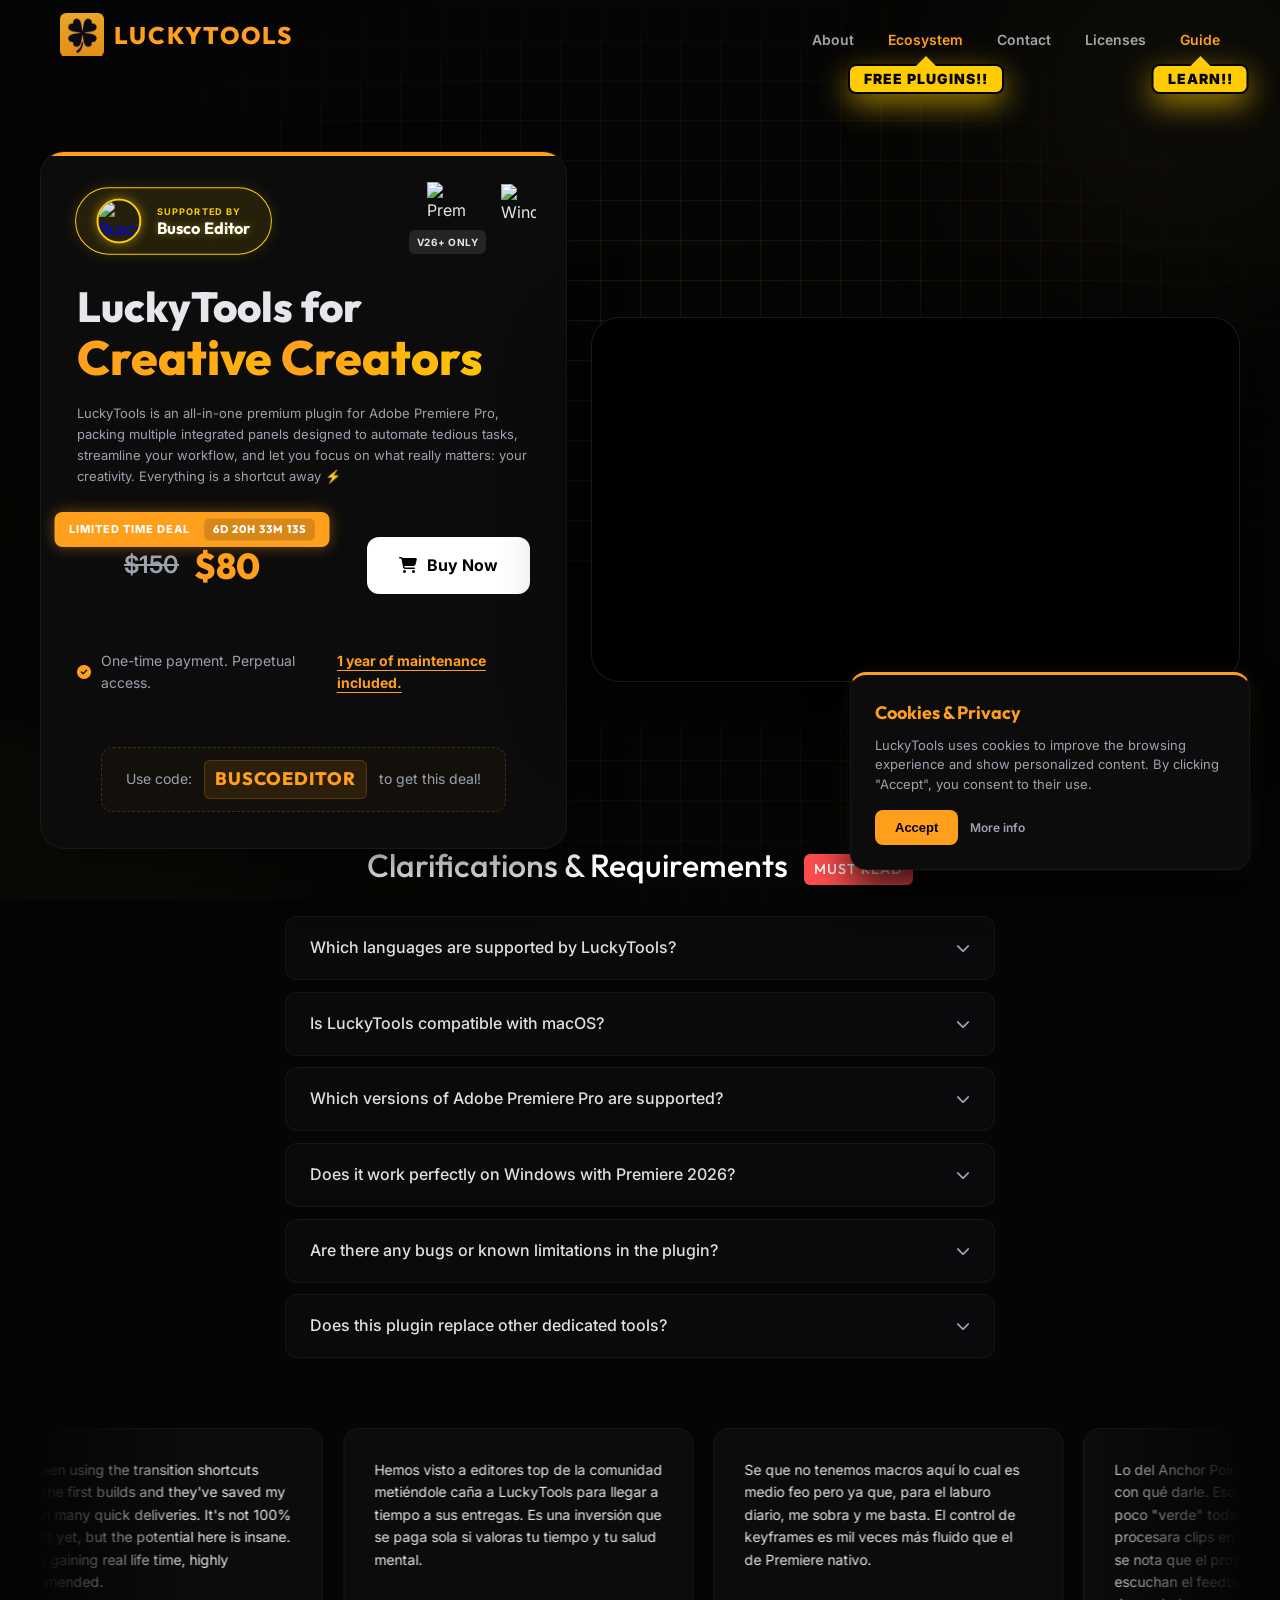
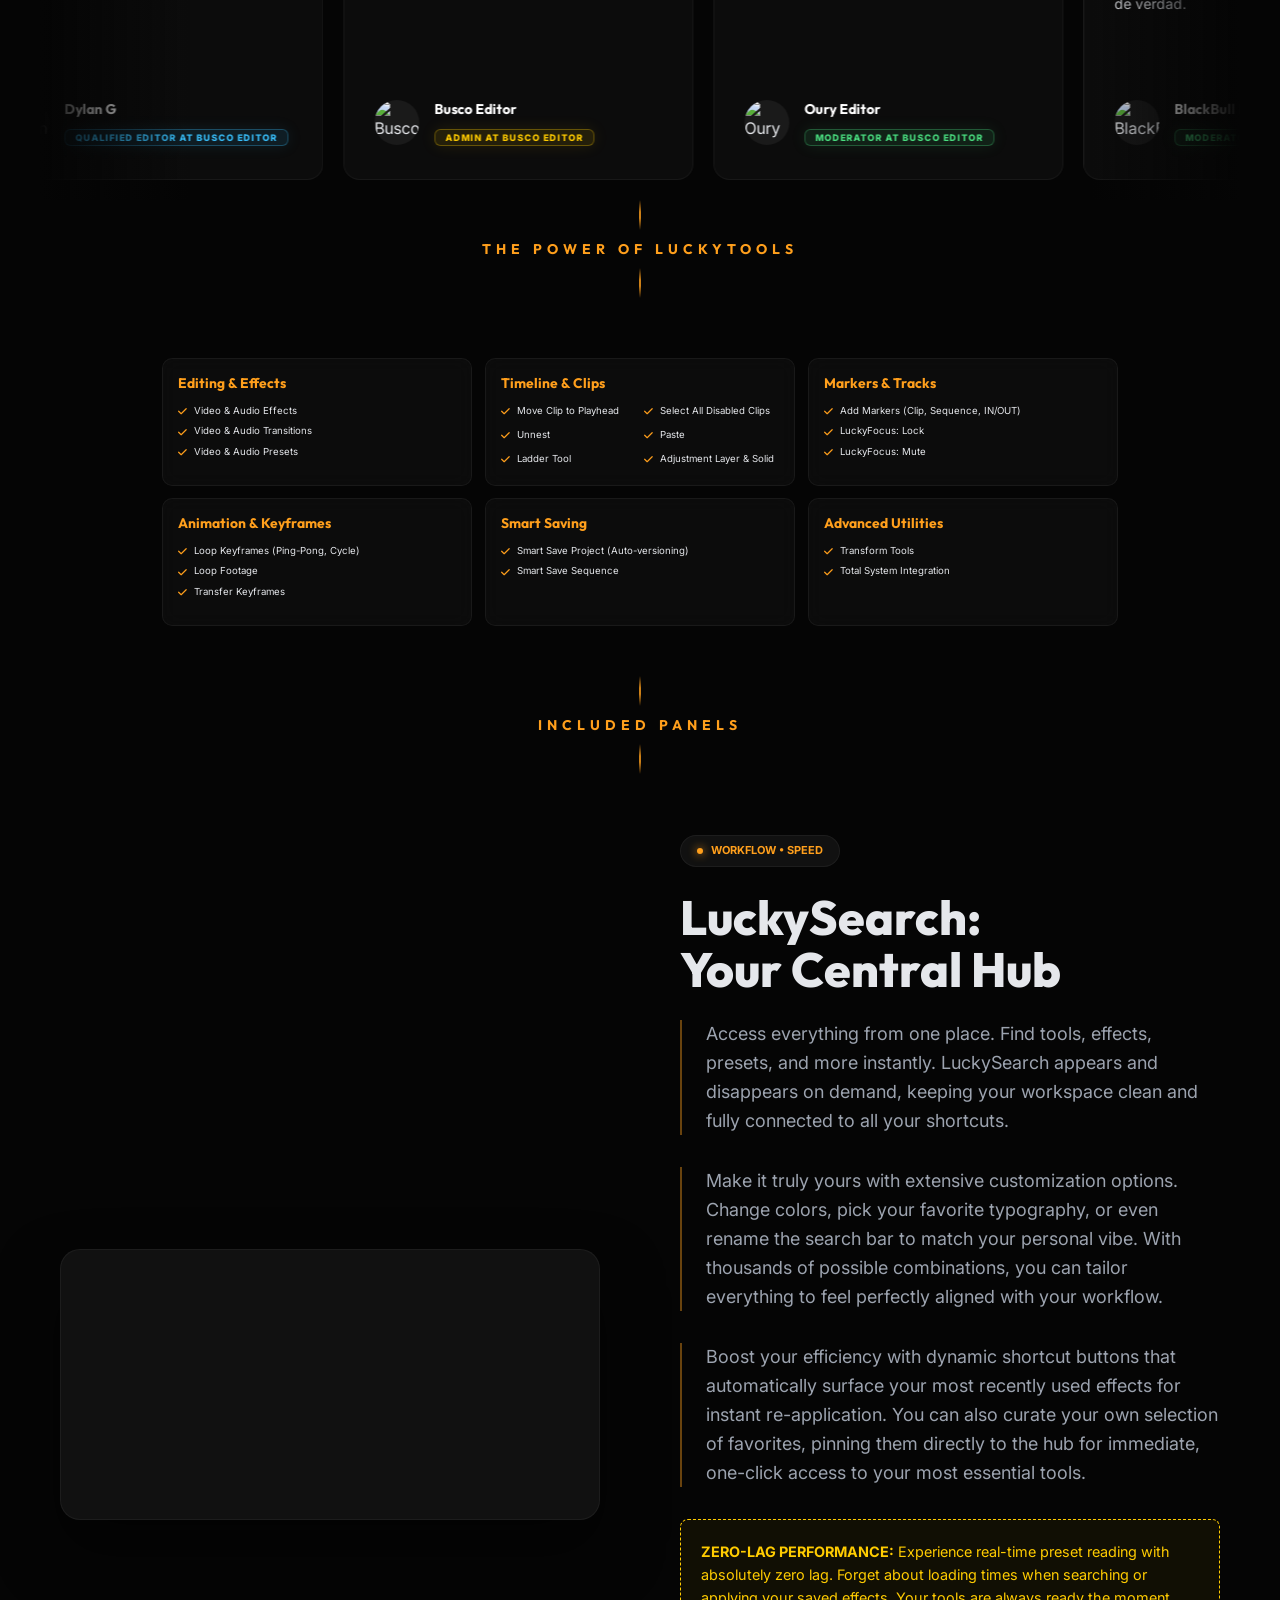
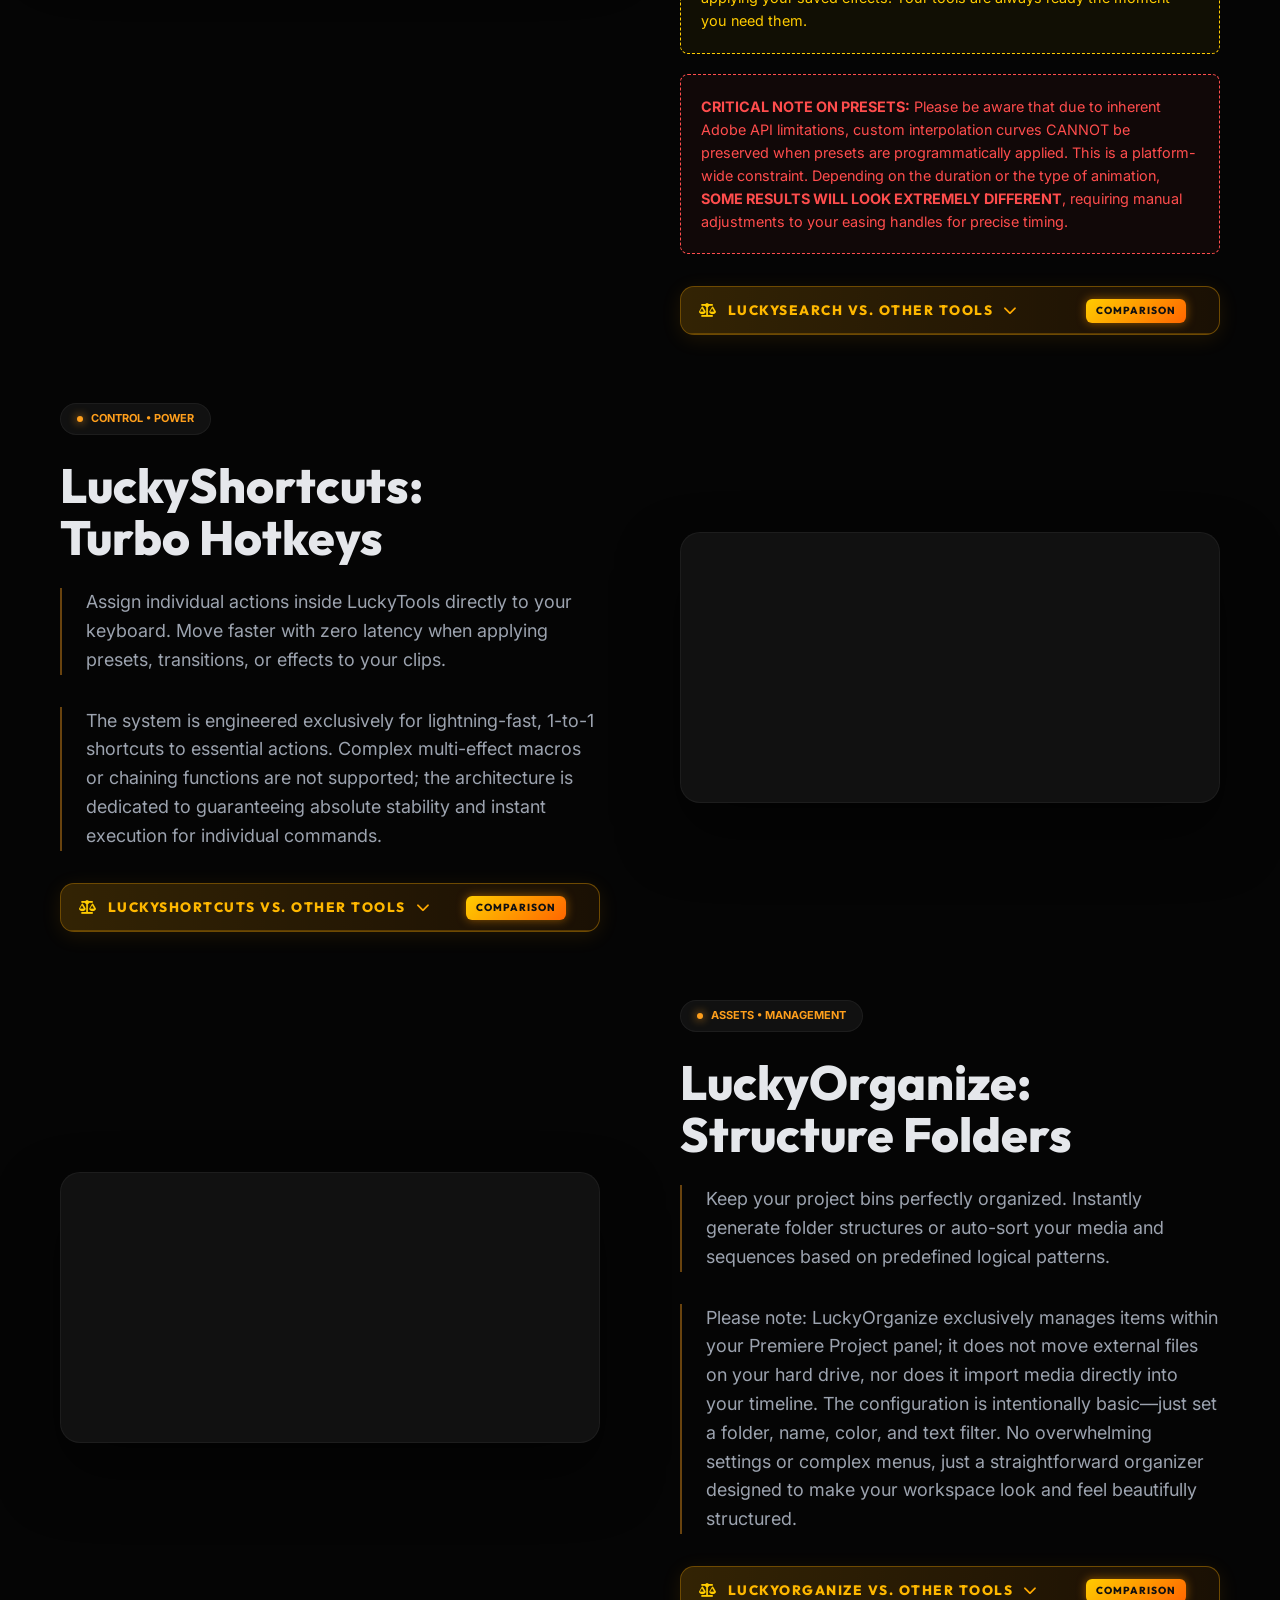
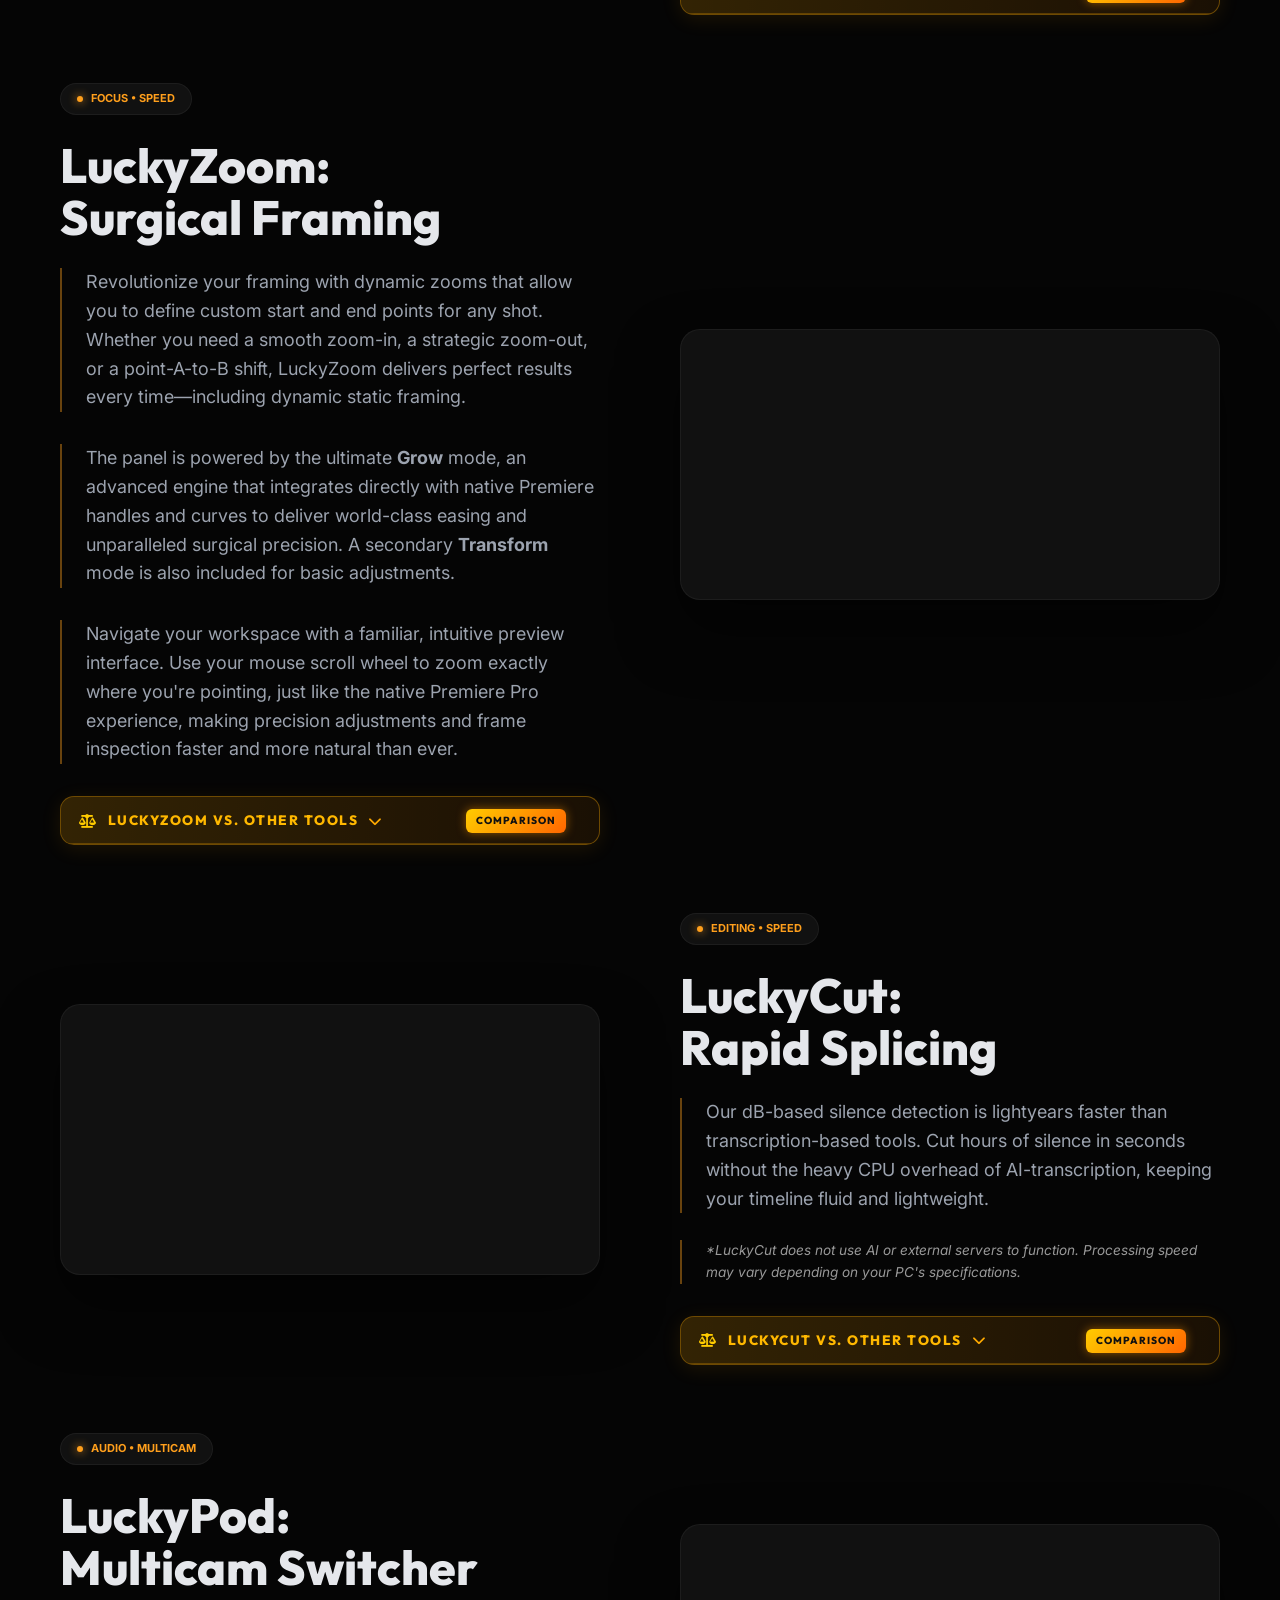
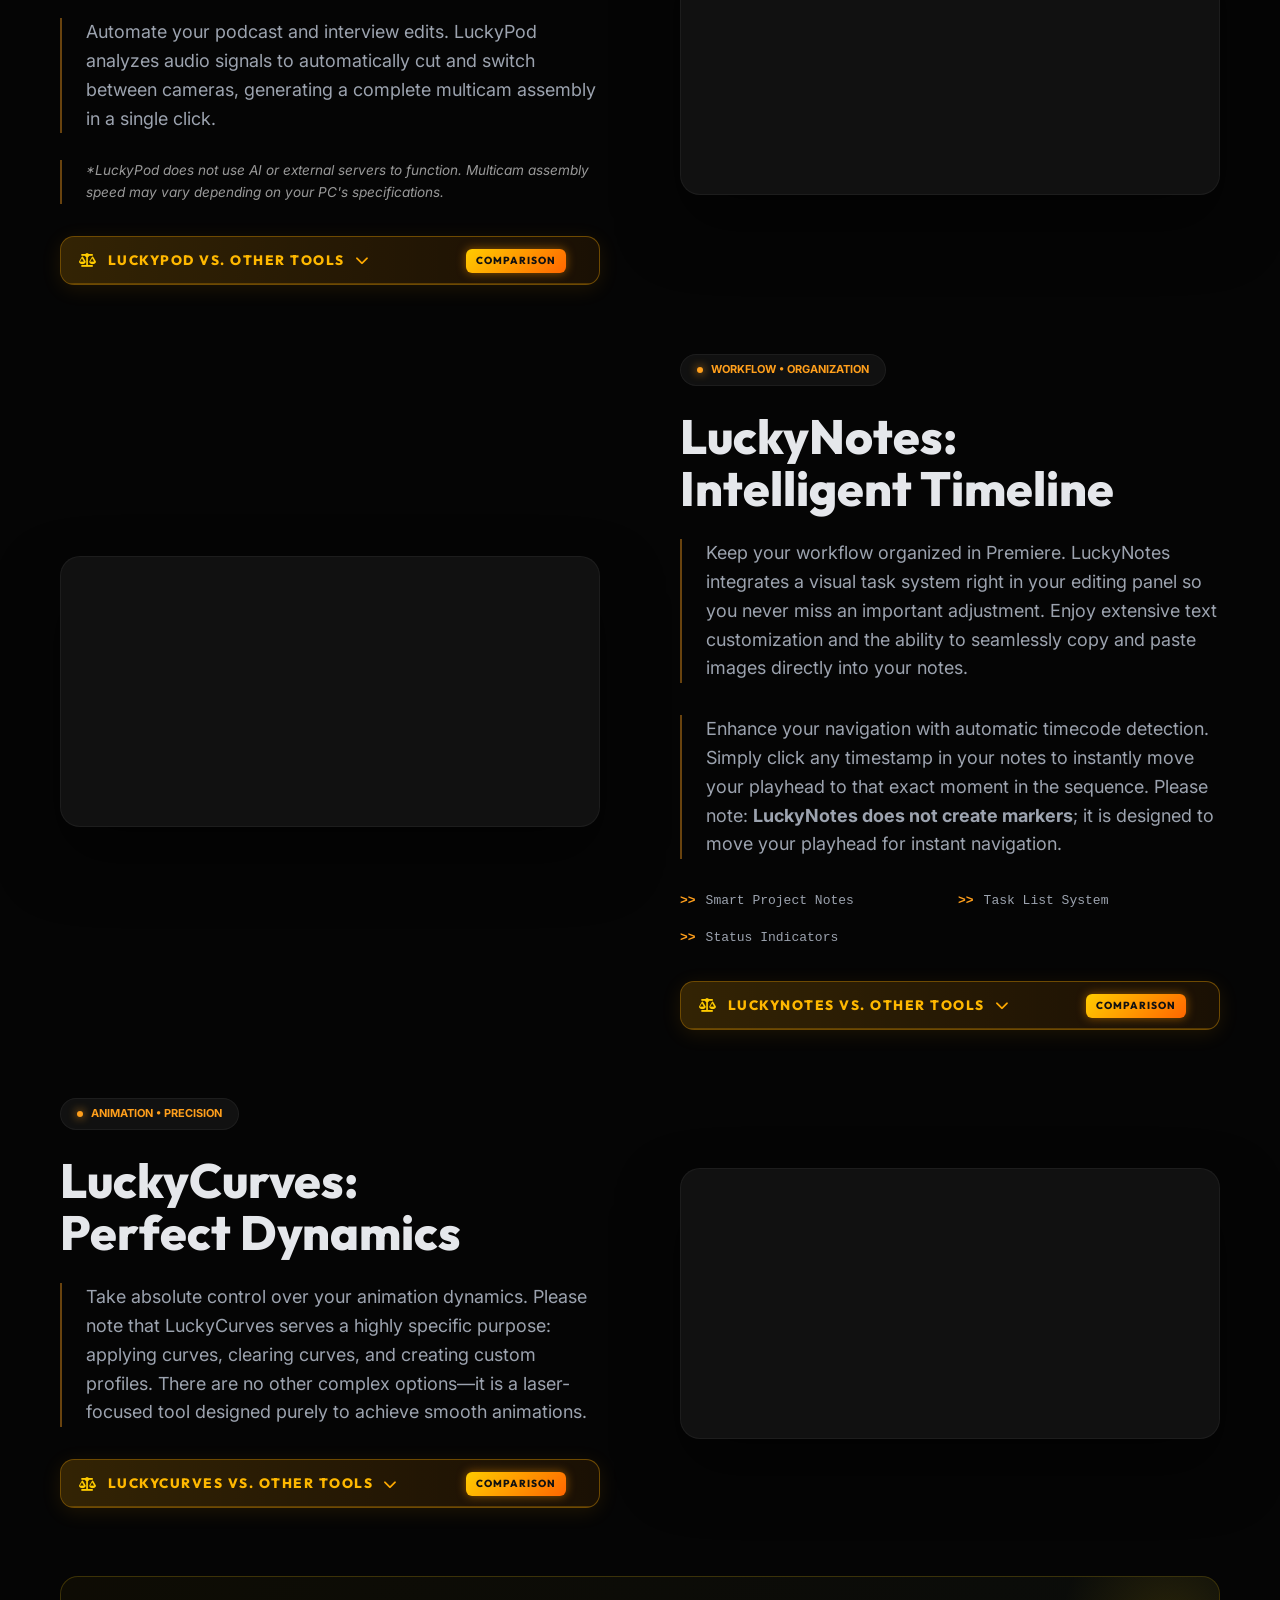
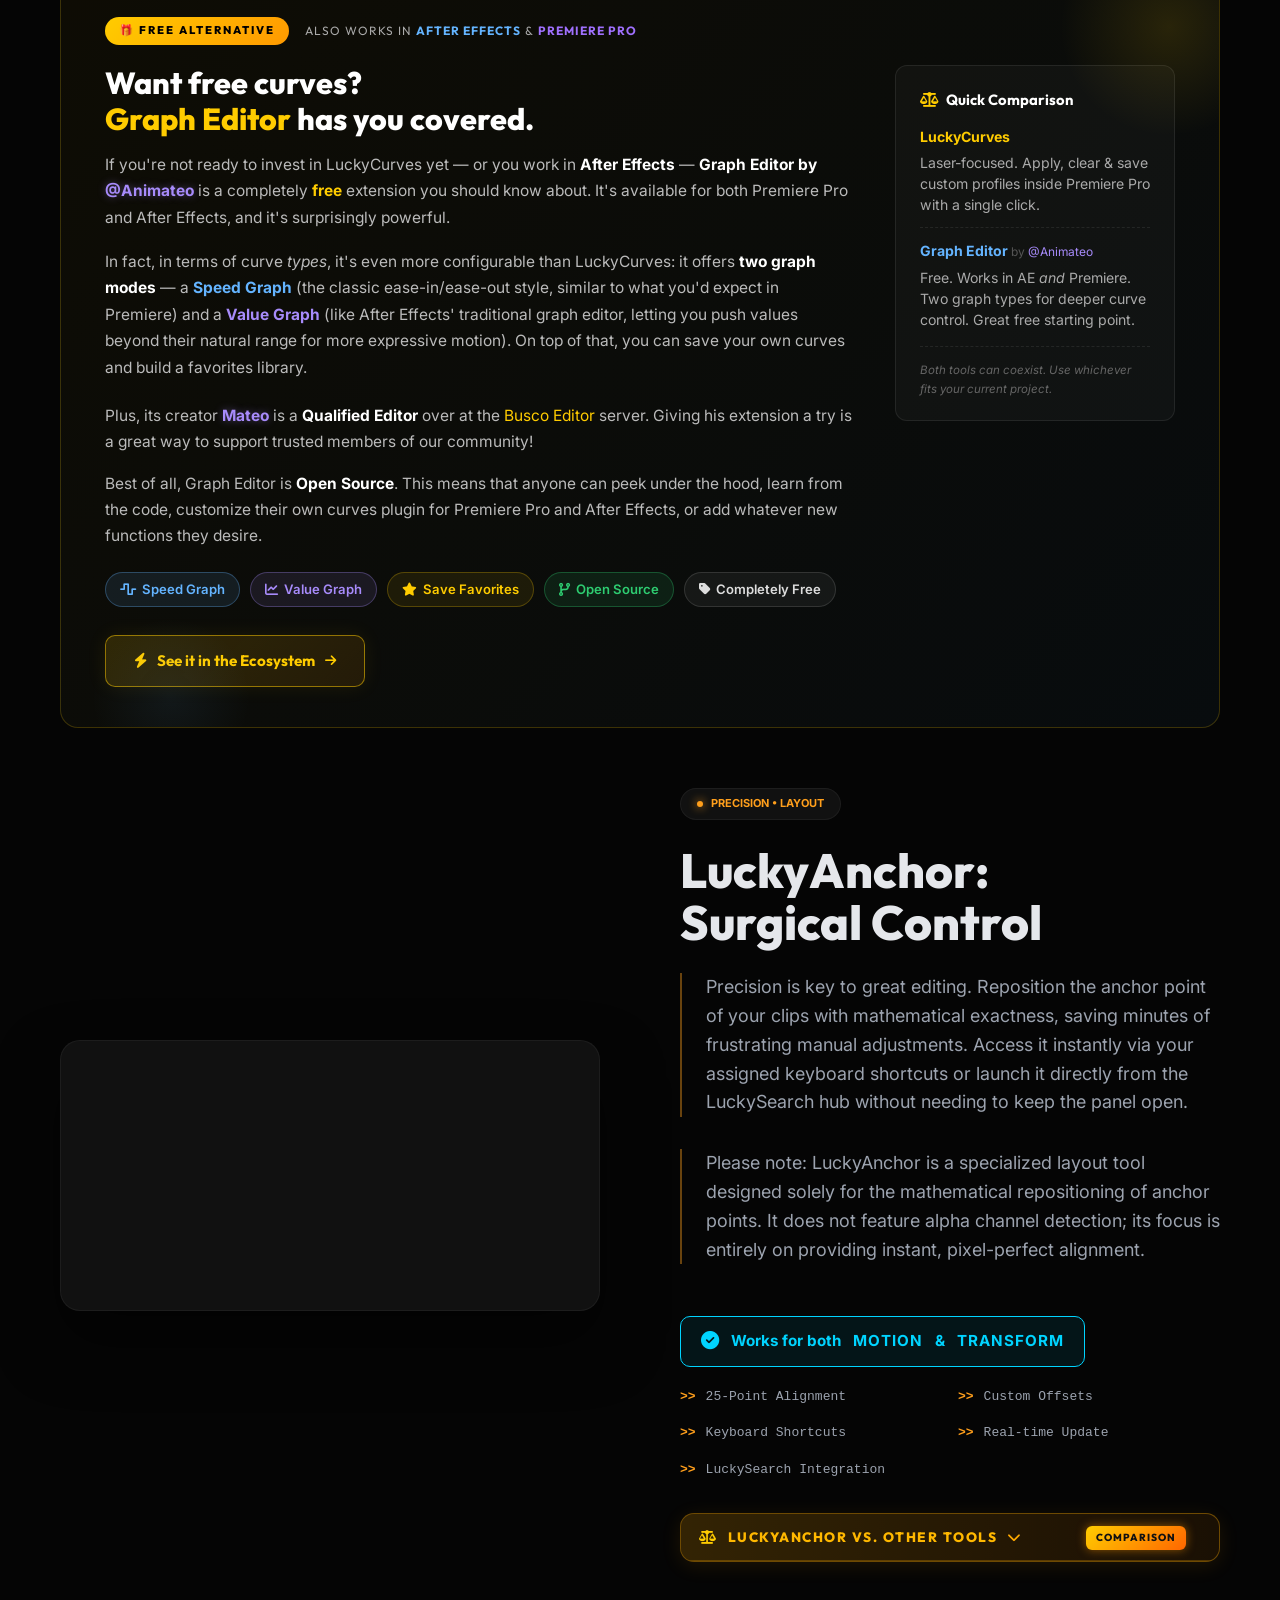
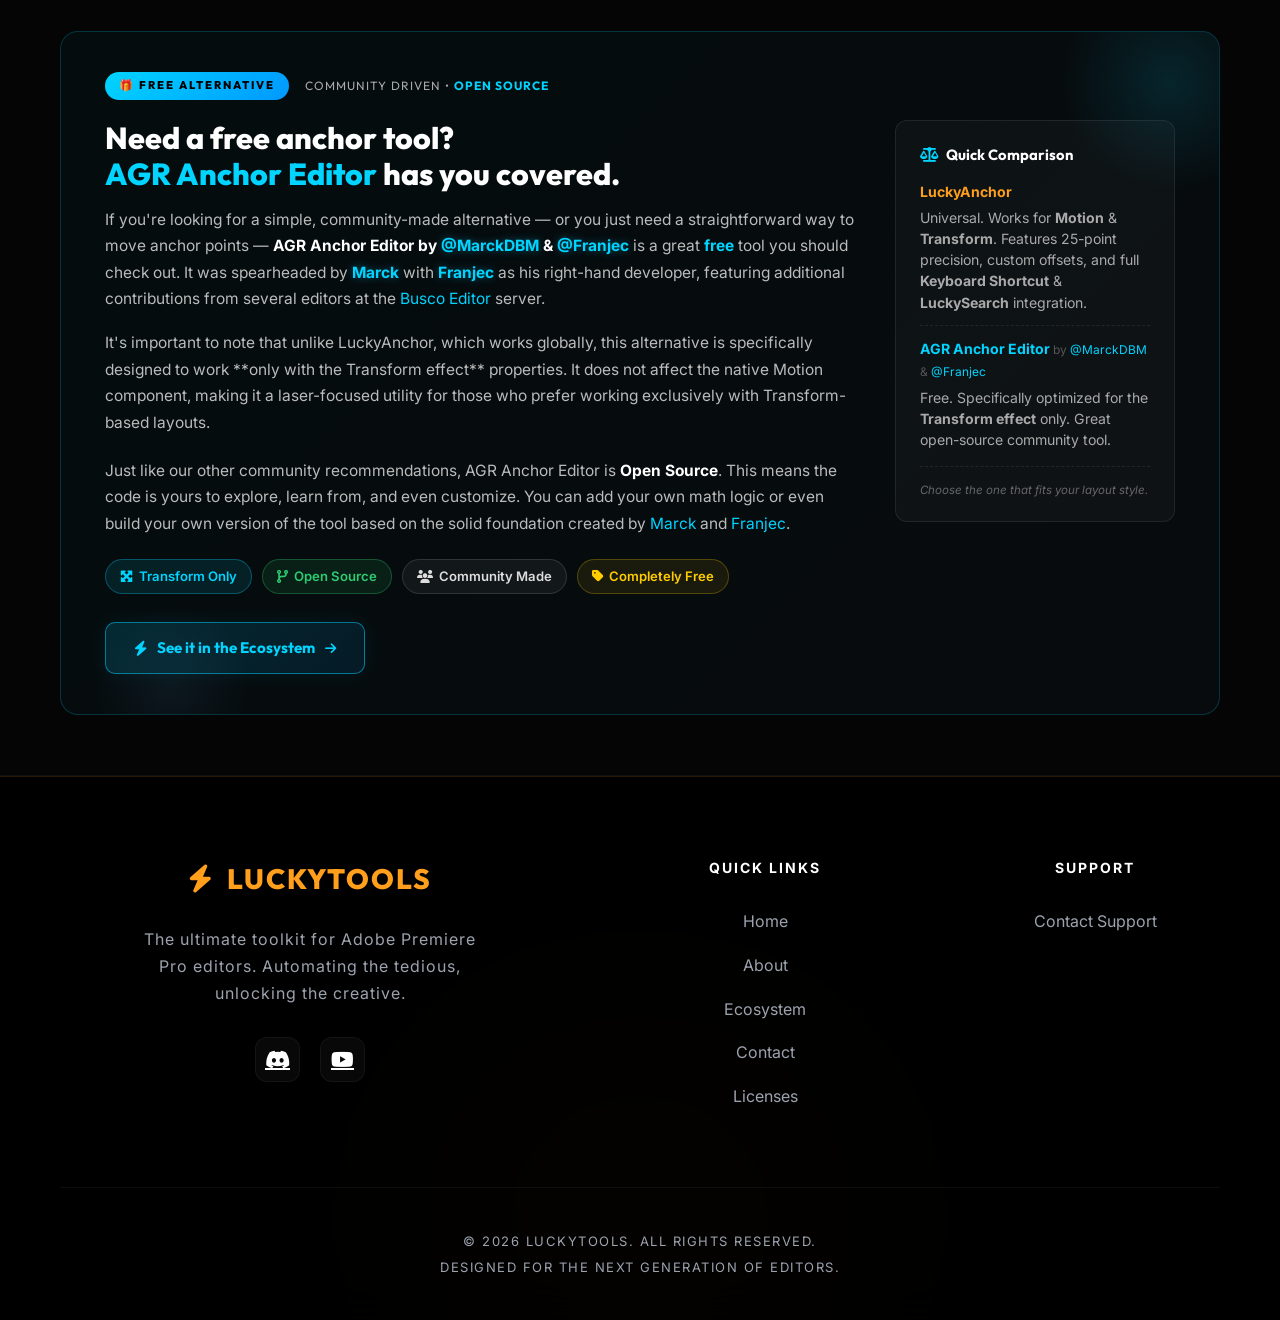
==== index.html @ c9c64bb8 "Add files via upload" ====
<!DOCTYPE html>
<html lang="en">

<head>
    <meta charset="UTF-8">
    <meta name="viewport" content="width=device-width, initial-scale=1.0">
    <title>LuckyTools | Premium Premiere Pro Plugins</title>
    <link rel="icon" type="image/png" href="favicon.png?v=2">
    <link rel="shortcut icon" type="image/png" href="favicon.png?v=2">
    <link rel="stylesheet" href="style.css?v=2">
    <link rel="stylesheet" href="https://cdnjs.cloudflare.com/ajax/libs/font-awesome/6.4.0/css/all.min.css">
    <style>
        /* Force override max-height to ignore cached style.css */
        .faq-item.open .faq-answer {
            max-height: 1200px !important;
        }
        
        @keyframes warningBounce {
            0%, 20%, 50%, 80%, 100% {transform: translateY(0);}
            40% {transform: translateY(-5px);}
            60% {transform: translateY(-3px);}
        }
        .technical-warning {
            border: 1px dashed #ff4d4d;
            background: rgba(255, 77, 77, 0.05);
            color: #ff4d4d;
            padding: 20px;
            border-radius: 8px;
            margin-top: 20px;
            animation: warningBounce 3s infinite;
            font-size: 0.9em;
        }
        .technical-warning strong {
            color: #ff4d4d;
            text-transform: uppercase;
        }
        
        .speed-highlight {
            border: 1px dashed #ffcc00;
            background: rgba(255, 204, 0, 0.05);
            color: #ffcc00;
            padding: 20px;
            border-radius: 8px;
            margin-top: 20px;
            animation: warningBounce 3s infinite;
            font-size: 0.9em;
        }
        .speed-highlight strong {
            color: #ffcc00;
            text-transform: uppercase;
        }

        @keyframes subtle-glow {
            0%, 100% { box-shadow: 0 0 15px rgba(0, 212, 255, 0.15); }
            50% { box-shadow: 0 0 25px rgba(0, 212, 255, 0.3); }
        }
        .property-highlight {
            border: 1px solid #00d4ff;
            background: rgba(0, 212, 255, 0.08);
            color: #00d4ff;
            padding: 12px 20px;
            border-radius: 10px;
            margin: 20px 0;
            display: inline-flex;
            align-items: center;
            gap: 12px;
            font-size: 0.95em;
            font-weight: 700;
            animation: subtle-glow 3s infinite ease-in-out;
        }
        .property-highlight i {
            font-size: 1.2em;
        }
        .property-highlight span {
            text-transform: uppercase;
            letter-spacing: 1px;
        }

        /* Purchase Requirements Modal CSS */
        .req-modal-overlay {
            position: fixed;
            top: 0;
            left: 0;
            width: 100%;
            height: 100%;
            background: rgba(0, 0, 0, 0.85);
            backdrop-filter: blur(5px);
            display: none; /* Hidden by default */
            align-items: center;
            justify-content: center;
            z-index: 10000;
            opacity: 0;
            transition: opacity 0.3s ease;
        }
        .req-modal-overlay.show {
            display: flex;
            opacity: 1;
        }
        .req-modal-content {
            background: #151515;
            border: 1px solid #333;
            border-radius: 12px;
            max-width: 600px;
            width: 90%;
            box-shadow: 0 10px 30px rgba(0,0,0,0.5);
            transform: translateY(20px);
            transition: transform 0.3s ease;
            overflow: hidden;
            font-family: 'Outfit', sans-serif;
        }
        .req-modal-overlay.show .req-modal-content {
            transform: translateY(0);
        }
        .req-modal-header {
            background: rgba(255, 77, 77, 0.1);
            border-bottom: 1px solid #333;
            padding: 20px;
            display: flex;
            align-items: center;
        }
        .req-modal-body {
            padding: 20px 30px;
        }
        .req-modal-list {
            list-style: none;
            padding: 0;
            margin: 0;
        }
        .req-modal-list li {
            position: relative;
            padding-left: 20px;
            margin-bottom: 12px;
            font-size: 0.95em;
            color: #ddd;
            line-height: 1.4;
        }
        .req-modal-list li:before {
            content: "•";
            color: #ff9900;
            font-size: 1.5em;
            position: absolute;
            left: 0;
            top: -5px;
        }
        .req-modal-list strong {
            color: #ff9900;
        }
        .req-modal-footer {
            padding: 20px;
            border-top: 1px solid #333;
            display: flex;
            justify-content: flex-end;
            gap: 15px;
        }
        .req-btn-cancel {
            background: transparent;
            color: #aaa;
            border: 1px solid #555;
            padding: 10px 20px;
            border-radius: 6px;
            cursor: pointer;
            font-weight: 600;
            transition: all 0.2s;
        }
        .req-btn-cancel:hover {
            background: rgba(255,255,255,0.1);
            color: white;
        }
        .req-btn-confirm {
            background: #ffcc00;
            color: #000;
            border: none;
            padding: 10px 24px;
            border-radius: 6px;
            cursor: pointer;
            font-weight: 700;
            text-decoration: none;
            display: inline-flex;
            align-items: center;
            transition: all 0.2s;
        }
        .req-btn-confirm:hover {
            background: #ffdb4d;
            transform: translateY(-2px);
            box-shadow: 0 5px 15px rgba(255, 204, 0, 0.4);
        }

        /* ===== COMPARISON TABLE STYLES ===== */
        .comparison-table-wrapper {
            margin: 32px 0 8px 0;
            border-radius: 14px;
            overflow: hidden;
            border: 1px solid rgba(255, 170, 0, 0.4);
            background: rgba(255, 170, 0, 0.04);
            box-shadow: 0 4px 20px rgba(255, 170, 0, 0.1);
        }
        .comparison-table-header {
            display: flex;
            align-items: center;
            gap: 10px;
            padding: 12px 18px 10px 18px;
            background: linear-gradient(90deg, rgba(255, 170, 0, 0.15) 0%, rgba(255, 100, 0, 0.05) 100%);
            border-bottom: 1px solid rgba(255, 170, 0, 0.25);
            font-family: 'Outfit', sans-serif;
            font-size: 0.85em;
            font-weight: 800;
            text-transform: uppercase;
            letter-spacing: 1.5px;
            color: #ffb800;
            cursor: pointer;
            user-select: none;
            transition: all 0.3s;
        }
        .comparison-table-header::after {
            content: "COMPARISON";
            margin-left: auto;
            margin-right: 15px;
            background: linear-gradient(135deg, #ffcc00, #ff6600);
            color: #111;
            padding: 4px 10px;
            border-radius: 6px;
            font-size: 0.75em;
            font-weight: 800;
            letter-spacing: 1px;
            box-shadow: 0 0 10px rgba(255, 150, 0, 0.5);
        }
        .comparison-table-header:hover {
            background: linear-gradient(90deg, rgba(255, 170, 0, 0.25) 0%, rgba(255, 100, 0, 0.1) 100%);
        }
        .comparison-table-header i.toggle-icon {
            margin-left: 0; /* Changed from auto since ::after now takes up the auto space */
            transition: transform 0.3s ease;
            color: #ffaa00;
        }
        .comparison-table-wrapper.open .comparison-table-header i.toggle-icon {
            transform: rotate(180deg);
        }
        .comparison-table-body {
            max-height: 0;
            overflow: hidden;
            transition: max-height 0.45s ease;
        }
        .comparison-table-wrapper.open .comparison-table-body {
            max-height: 9999px;
            transition: max-height 0.6s ease;
        }
        .comp-table {
            width: 100%;
            border-collapse: collapse;
            font-family: 'Outfit', sans-serif;
            font-size: 0.85em;
        }
        .comp-table thead tr {
            background: rgba(255, 255, 255, 0.03);
            border-bottom: 1px solid rgba(255, 255, 255, 0.07);
        }
        .comp-table thead th {
            padding: 11px 16px;
            text-align: left;
            font-weight: 700;
            font-size: 0.82em;
            text-transform: uppercase;
            letter-spacing: 0.8px;
            color: #888;
        }
        .comp-table thead th:first-child {
            color: #ccc;
            width: 40%;
        }
        .comp-table thead th.col-lucky {
            color: #ffcc00;
        }
        .comp-table thead th.col-other {
            color: #64b4ff;
        }
        .comp-table tbody tr {
            border-bottom: 1px solid rgba(255, 255, 255, 0.04);
            transition: background 0.15s;
        }
        .comp-table tbody tr:last-child {
            border-bottom: none;
        }
        .comp-table tbody tr:hover {
            background: rgba(255, 255, 255, 0.025);
        }
        .comp-table tbody td {
            padding: 10px 16px;
            color: #bbb;
            vertical-align: middle;
        }
        .comp-table tbody td:first-child {
            color: #ddd;
            font-weight: 500;
        }
        .comp-table tbody td.ct-yes {
            color: #2ecc71;
            font-weight: 700;
        }
        .comp-table tbody td.ct-no {
            color: #e74c3c;
            font-weight: 700;
        }
        .comp-table tbody td.ct-partial {
            color: #f39c12;
            font-weight: 700;
        }
        .comp-table tbody td.ct-yes::before { content: "✓ "; }
        .comp-table tbody td.ct-no::before { content: "✕ "; }
        .comp-table tbody td.ct-partial::before { content: "◑ "; }
        .comp-table-note {
            padding: 10px 16px;
            font-size: 0.78em;
            color: #555;
            font-style: italic;
            border-top: 1px solid rgba(255,255,255,0.04);
            font-family: 'Outfit', sans-serif;
        }
    </style>
</head>

<body>
    <span id="translation-canary" style="position: absolute; width: 1px; height: 1px; overflow: hidden; clip: rect(0, 0, 0, 0); white-space: nowrap; border: 0;" translate="yes">Translate this sentence to see the magic.</span>
    <div class="video-bg-container">
        <iframe 
            data-yt-src="https://www.youtube.com/embed/zbo6jUGrwdk?autoplay=1&mute=1&loop=1&playlist=zbo6jUGrwdk&controls=0&showinfo=0&rel=0&modestbranding=1&disablekb=1&iv_load_policy=3&playsinline=1&vq=hd1080" 
            frameborder="0" 
            allow="autoplay; encrypted-media" 
            allowfullscreen>
        </iframe>
    </div>
    <div class="seam-hider"></div>

    <div class="bg-blobs">
        <div class="blob blob-1"></div>
        <div class="blob blob-2"></div>
    </div>

    <header class="container">
        <div class="logo">
            <a href="index.html" style="text-decoration: none; color: inherit; display: inline-flex; align-items: center; gap: 10px;">
                <img src="logo-demo.png" alt="Logo" class="header-logo">
                LuckyTools
            </a>
        </div>
        <nav>
            <a href="about.html">About</a>
            <div class="nav-eco-link" style="margin-left: 30px;">
                <a href="ecosystem.html" style="margin-left: 0; opacity: 1; color: var(--accent-color);">Ecosystem</a>
                <span class="free-badge">FREE PLUGINS!!</span>
            </div>
            <a href="contact.html">Contact</a>
            <a href="licenses.html">Licenses</a>
            <div class="nav-eco-link" style="margin-left: 30px;">
                <a href="guide.html" style="margin-left: 0; opacity: 1; color: var(--accent-color);">Guide</a>
                <span class="free-badge">LEARN!!</span>
            </div>
        </nav>
        <button class="hamburger-btn" id="hamburgerBtn" aria-label="Toggle navigation menu">
            <span></span>
            <span></span>
            <span></span>
        </button>
    </header>

    <div class="mobile-nav-overlay" id="mobileNavOverlay">
        <a href="index.html">Home</a>
        <div class="nav-overlay-divider"></div>
        <a href="about.html">About</a>
        <div class="nav-overlay-divider"></div>
        <div class="nav-eco-link" style="margin-left: 0; margin-bottom: 20px;">
            <a href="ecosystem.html" style="margin-left: 0; opacity: 1; color: var(--accent-color); font-size: 24px;">Ecosystem</a>
            <span class="free-badge" style="top: 40px;">FREE PLUGINS!!</span>
        </div>
        <div class="nav-overlay-divider"></div>
        <a href="contact.html">Contact</a>
        <div class="nav-overlay-divider"></div>
        <a href="licenses.html">Licenses</a>
        <div class="nav-overlay-divider"></div>
        <div class="nav-eco-link" style="margin-left: 0; margin-bottom: 20px;">
            <a href="guide.html" style="margin-left: 0; opacity: 1; color: var(--accent-color); font-size: 24px;">Guide</a>
            <span class="free-badge" style="top: 40px;">LEARN!!</span>
        </div>
    </div>

    <main>
        <!-- HERO SECTION -->
        <section class="hero container">
            <div class="hero-content-wrapper">
                <div class="hero-card-column">
                    <div class="hero-card load-pop">
                        <div class="hero-badges">
                            <div class="badge-item">
                                <img src="premiere.png" alt="Premiere Pro" class="app-icon">
                                <span>v26+ Only</span>
                            </div>
                            <div class="badge-item">
                                <img src="windows.png" alt="Windows" class="sys-icon">
                            </div>
                        </div>

                        <a href="https://x.com/BuscoEditor" target="_blank" class="support-badge" style="text-decoration: none; background: rgba(255, 204, 0, 0.1); border: 1px solid #ffcc00; box-shadow: 0 0 15px rgba(255, 204, 0, 0.15); transform: scale(1.02);">
                            <img src="busco.jpg" alt="Busco Editor" class="support-avatar" style="border: 2px solid #ffcc00; box-shadow: 0 0 10px rgba(255, 204, 0, 0.5);">
                            <div class="support-text">
                                <span class="support-label" style="color: #ffcc00; font-weight: 700; letter-spacing: 1px;">SUPPORTED BY</span>
                                <span class="support-name" translate="no" style="color: white; font-weight: bold; text-shadow: 0 0 8px rgba(255, 204, 0, 0.4);">Busco Editor</span>
                            </div>
                        </a>
                        <h1 translate="no">LuckyTools for <br> <span>Creative <span id="rotatingWord" class="word-rotate">Editors</span></span></h1>
                        <p>LuckyTools is an all-in-one premium plugin for Adobe Premiere Pro, packing multiple integrated panels designed to automate tedious tasks, streamline your workflow, and let you focus on what really matters: your creativity. Everything is a shortcut away ⚡</p>
                        <div class="hero-actions">
                            <div class="main-actions">
                                <div class="price-box">
                                    <div class="coming-soon bounce-anim" translate="no">Limited Time Deal <span id="dealTimer">7d 00h 00m</span></div>
                                    <span class="price-strikethrough">$150</span>
                                    <span class="price-current">$80</span>
                                </div>
                                <a href="#" id="buyNowBtn" class="btn-download">
                                    <i class="fas fa-shopping-cart"></i> Buy Now
                                </a>
                            </div>
                            <div class="license-info-simple">
                                <i class="fas fa-check-circle"></i> One-time payment. Perpetual access. <a href="licenses.html" class="more-info-link">1 year of maintenance included.</a>
                            </div>
                            <div class="discount-code" id="discountBox" title="Click to copy code" translate="no">
                                Use code: <span class="code-highlight" id="promoCode">BUSCOEDITOR</span> to get this deal!
                            </div>
                        </div>
                    </div>
                </div>

                <div class="hero-video-column load-pop-delay">
                    <div class="video-stack">
                        <div id="videoCardOne" class="premium-video-wrapper video-layer" style="display: none;" onclick="this.classList.contains('background') && swapVideos()">
                            <iframe 
                                id="promoVideo1"
                                data-yt-src="https://www.youtube.com/embed/kZjAILgHbWE?controls=1&mute=0&autoplay=0&rel=0&modestbranding=1&vq=hd1080&enablejsapi=1" 
                                title="LuckyTools PROMO ONE"
                                frameborder="0" 
                                allow="accelerometer; autoplay; clipboard-write; encrypted-media; gyroscope; picture-in-picture" 
                                allowfullscreen>
                            </iframe>

                        </div>
                        <div id="videoCardTwo" class="premium-video-wrapper video-layer" onclick="this.classList.contains('background') && swapVideos()">
                            <iframe 
                                id="promoVideo2"
                                loading="lazy"
                                data-yt-src="https://www.youtube.com/embed/kZjAILgHbWE?controls=1&mute=0&autoplay=0&rel=0&modestbranding=1&vq=hd1080&enablejsapi=1" 
                                title="LuckyTools PROMO TWO"
                                frameborder="0" 
                                allow="accelerometer; autoplay; clipboard-write; encrypted-media; gyroscope; picture-in-picture" 
                                allowfullscreen>
                            </iframe>
                        </div>
                        
                        <!-- Global Swap Button (Outside wrappers to maintain total opacity) -->
                        <div class="global-swap-btn" style="display: none;" onclick="swapVideos()">
                            <div class="swap-popup-cool">Watch Full Features</div>
                            <i class="fas fa-chevron-right"></i>
                        </div>

                    </div>
                </div>
            </div>
        </section>
        
        <!-- COMPATIBILITY FAQ SECTION -->
        <section class="faq-section container">
            <h2 class="reveal reveal-up" style="text-align: center; margin-bottom: 25px; font-family: 'Outfit', sans-serif;">
                Clarifications & Requirements 
                <span style="background: #ff4d4d; color: white; padding: 4px 10px; border-radius: 6px; font-size: 0.45em; vertical-align: middle; text-transform: uppercase; animation: warningBounce 3s infinite; display: inline-block; margin-left: 10px; letter-spacing: 1px;">Must Read</span>
            </h2>
            <div class="faq-accordion">
                <div class="faq-item reveal reveal-left delay-1" onclick="this.classList.toggle('open')">
                    <div class="faq-question">
                        Which languages are supported by LuckyTools?
                        <i class="fas fa-chevron-down"></i>
                    </div>
                    <div class="faq-answer">
                        <p>LuckyTools is **exclusively compatible with Adobe Premiere Pro in English or Spanish**. We have prioritized these two languages because they are the most widely used among editors. Supporting additional languages is an extremely heavy task, so we haven't implemented it yet. To ensure the plugin functions correctly, please make sure your Premiere Pro installation is set to either English or Spanish.</p>
                    </div>
                </div>

                <div class="faq-item reveal reveal-right delay-2" onclick="this.classList.toggle('open')">
                    <div class="faq-question">
                        Is LuckyTools compatible with macOS?
                        <i class="fas fa-chevron-down"></i>
                    </div>
                    <div class="faq-answer">
                        <p>Currently, LuckyTools is <strong>exclusively available for Windows</strong>. I do not support macOS at this time. If you are a Mac user, <strong>I kindly ask that you refrain from purchasing the plugin</strong>, as it will not function on your system. I hope to explore Mac support in the future, but for now, this is a Windows-only toolkit.</p>
                    </div>
                </div>
                
                <div class="faq-item reveal reveal-left delay-3" onclick="this.classList.toggle('open')">
                    <div class="faq-question">
                        Which versions of Adobe Premiere Pro are supported?
                        <i class="fas fa-chevron-down"></i>
                    </div>
                    <div class="faq-answer">
                        <p>I guarantee 100% stable performance only for <strong>Adobe Premiere Pro 2026 (v26.0) or higher</strong>. While the tools may load on versions below v26, they are prone to significant bugs and instability. Please be advised that <strong>I do not offer refunds</strong> for issues resulting from use on unsupported legacy versions. I strongly recommend updating your software before purchase.</p>
                    </div>
                </div>

                <div class="faq-item reveal reveal-right delay-4" onclick="this.classList.toggle('open')">
                    <div class="faq-question">
                        Does it work perfectly on Windows with Premiere 2026?
                        <i class="fas fa-chevron-down"></i>
                    </div>
                    <div class="faq-answer">
                        <p>Yes! LuckyTools is natively built and optimized for Windows environments. When paired with Premiere Pro 2026, you will experience high feature compatibility, good stability, and a smooth editing workflow.</p>
                    </div>
                </div>

                <div class="faq-item reveal reveal-left delay-5" onclick="this.classList.toggle('open')">
                    <div class="faq-question">
                        Are there any bugs or known limitations in the plugin?
                        <i class="fas fa-chevron-down"></i>
                    </div>
                    <div class="faq-answer">
                        <p>Transparency is key: LuckyTools was built from the ground up with AI assistance. While it is an optimized and stable tool, it’s important to understand that it may not be as polished as software developed by large teams over many years. Because it was created with the help of AI, you might run into some quirks or minor bugs that wouldn’t be there in massive corporate tools.</p>
                        <p>This is an evolving project. Please keep this in mind before purchasing; your support directly funds the ongoing updates and fixes that make these tools better for every editor in the community!</p>
                    </div>
                </div>

                <div class="faq-item reveal reveal-right delay-6" onclick="this.classList.toggle('open')">
                    <div class="faq-question">
                        Does this plugin replace other dedicated tools?
                        <i class="fas fa-chevron-down"></i>
                    </div>
                    <div class="faq-answer">
                        <p>It does not intend to. The focus with LuckyTools is to group everyday functions to speed up workflows quickly and easily. Because of this, the tools are straightforward in terms of configuration and depth—the goal is to maintain ease of use without overwhelming settings or complex menus.</p>
                        <p>LuckyTools values the hard work and dedication of the developers behind established tools and does not seek to replace them. Their dedicated plugins are optimized and comprehensive. LuckyTools is a tool developed for editors, by editors, aiming to make the job just a little bit easier. If highly advanced features are required, those specialized alternatives remain the best option.</p>
                        <p><strong>Ultimately, the true vision behind LuckyTools is to act as a unified ecosystem</strong>, where all its panels and tools communicate seamlessly with each other to multiply your efficiency across the entire editing process.</p>
                    </div>
                </div>
            </div>
        </section>

        <!-- REVIEWS SECTION -->
        <section class="reviews-section container">

            <div class="reviews-marquee">
                <div class="reviews-track">
                    
                    <!-- Original 4 Reviews -->
                    <!-- Review 1 -->
                    <div class="review-card">
                        <p class="review-text">I've been using the transition shortcuts since the first builds and they've saved my skin on many quick deliveries. It's not 100% perfect yet, but the potential here is insane. You're gaining real life time, highly recommended.</p>
                        <div class="reviewer-info">
                            <a href="https://x.com/gezfilms" target="_blank" class="reviewer-profile-link">
                                <img src="dylan.jpg" alt="Dylan G" class="avatar">
                            </a>
                            <div class="reviewer-details">
                                <a href="https://x.com/gezfilms" target="_blank">
                                    <span class="reviewer-name">Dylan G</span>
                                </a>
                                <a href="https://discord.gg/hEa7TpDhGP" target="_blank">
                                    <span class="reviewer-role role-qualified">Qualified Editor at Busco Editor</span>
                                </a>
                            </div>
                        </div>
                    </div>

                    <!-- Review 2 -->
                    <div class="review-card">
                        <p class="review-text">Hemos visto a editores top de la comunidad metiéndole caña a LuckyTools para llegar a tiempo a sus entregas. Es una inversión que se paga sola si valoras tu tiempo y tu salud mental.</p>
                        <div class="reviewer-info">
                            <a href="https://x.com/BuscoEditor" target="_blank" class="reviewer-profile-link">
                                <img src="busco.jpg" alt="Busco Editor" class="avatar">
                            </a>
                            <div class="reviewer-details">
                                <a href="https://x.com/BuscoEditor" target="_blank">
                                    <span class="reviewer-name">Busco Editor</span>
                                </a>
                                <a href="https://discord.gg/hEa7TpDhGP" target="_blank">
                                    <span class="reviewer-role role-admin">Admin at Busco Editor</span>
                                </a>
                            </div>
                        </div>
                    </div>

                    <!-- Review 3 -->
                    <div class="review-card">
                        <p class="review-text">Se que no tenemos macros aquí lo cual es medio feo pero ya que, para el laburo diario, me sobra y me basta. El control de keyframes es mil veces más fluido que el de Premiere nativo.</p>
                        <div class="reviewer-info">
                            <a href="https://x.com/Giovanni_0108" target="_blank" class="reviewer-profile-link">
                                <img src="oury.jpg" alt="Oury Editor" class="avatar">
                            </a>
                            <div class="reviewer-details">
                                <a href="https://x.com/Giovanni_0108" target="_blank">
                                    <span class="reviewer-name">Oury Editor</span>
                                </a>
                                <a href="https://discord.gg/hEa7TpDhGP" target="_blank">
                                    <span class="reviewer-role role-mod">Moderator at Busco Editor</span>
                                </a>
                            </div>
                        </div>
                    </div>

                    <!-- Review 4 -->
                    <div class="review-card">
                        <p class="review-text">Lo del Anchor Point es quirúrgico, no hay con qué darle. Eso sí, el Unnest está un poco "verde" todavía y me gustaría que procesara clips en lote en la v2. Al menos se nota que el proyecto está vivo y escuchan el feedback de los que editamos de verdad.</p>
                        <div class="reviewer-info">
                            <a href="https://x.com/BlackBullAE" target="_blank" class="reviewer-profile-link">
                                <img src="blackbull.jpg" alt="BlackBull Designer" class="avatar">
                            </a>
                            <div class="reviewer-details">
                                <a href="https://x.com/BlackBullAE" target="_blank">
                                    <span class="reviewer-name">BlackBull Designer</span>
                                </a>
                                <a href="https://discord.gg/hEa7TpDhGP" target="_blank">
                                    <span class="reviewer-role role-mod">Moderator at Busco Editor</span>
                                </a>
                            </div>
                        </div>
                    </div>

                    <!-- Review 5 -->
                    <div class="review-card">
                        <p class="review-text">Un cambio total para mi flujo. Es un poco incómodo no tener botón de deshacer en LuckySearch, pero ya ni modo, el tiempo que ahorro es increíble. ¡Esperando la v2.0!</p>
                        <div class="reviewer-info">
                            <a href="https://x.com/YermacJ" target="_blank" class="reviewer-profile-link">
                                <img src="ermac.jpg" alt="Ermac" class="avatar">
                            </a>
                            <div class="reviewer-details">
                                <a href="https://x.com/YermacJ" target="_blank">
                                    <span class="reviewer-name">Ermac</span>
                                </a>
                                <a href="https://discord.gg/hEa7TpDhGP" target="_blank">
                                    <span class="reviewer-role role-editor">Editor</span>
                                </a>
                            </div>
                        </div>
                    </div>
                    
                    <!-- Review 6 -->
                    <div class="review-card">
                        <p class="review-text">Ta' bueno, ahorra tiempo y "plata", aun le falta refinar varias cosas pero si se sigue actualizando irá bien. La personalización está buena pero está demasiado centrado en ello más que algunas funciones, espero que lleguen más actualizaciones o sino me vuelvo pirata y lo publico gratis a todos</p>
                        <div class="reviewer-info">
                            <a href="https://www.youtube.com/@MarckDBM" target="_blank" class="reviewer-profile-link">
                                <img src="marck.jpg?v=1" alt="Marck" class="avatar">
                            </a>
                            <div class="reviewer-details">
                                <a href="https://www.youtube.com/@MarckDBM" target="_blank">
                                    <span class="reviewer-name">MarckDBM</span>
                                </a>
                                <a href="https://discord.gg/hEa7TpDhGP" target="_blank">
                                    <span class="reviewer-role role-mod">Moderator at Busco Editor</span>
                                </a>
                                <span class="reviewer-role role-pony">Pony</span>
                                <span class="reviewer-role role-unemployed">Unemployed</span>
                            </div>
                        </div>
                    </div>
                    <!-- Duplicated 4 Reviews for seamless loop -->
                    <!-- Review 1 -->
                    <div class="review-card">
                        <p class="review-text">I've been using the transition shortcuts since the first builds and they've saved my skin on many quick deliveries. It's not 100% perfect yet, but the potential here is insane. You're gaining real life time, highly recommended.</p>
                        <div class="reviewer-info">
                            <a href="https://x.com/gezfilms" target="_blank" class="reviewer-profile-link">
                                <img src="dylan.jpg" alt="Dylan G" class="avatar">
                            </a>
                            <div class="reviewer-details">
                                <a href="https://x.com/gezfilms" target="_blank">
                                    <span class="reviewer-name">Dylan G</span>
                                </a>
                                <a href="https://discord.gg/hEa7TpDhGP" target="_blank">
                                    <span class="reviewer-role role-qualified">Qualified Editor at Busco Editor</span>
                                </a>
                            </div>
                        </div>
                    </div>

                    <!-- Review 2 -->
                    <div class="review-card">
                        <p class="review-text">Hemos visto a editores top de la comunidad metiéndole caña a LuckyTools para llegar a tiempo a sus entregas. Es una inversión que se paga sola si valoras tu tiempo y tu salud mental.</p>
                        <div class="reviewer-info">
                            <a href="https://x.com/BuscoEditor" target="_blank" class="reviewer-profile-link">
                                <img src="busco.jpg" alt="Busco Editor" class="avatar">
                            </a>
                            <div class="reviewer-details">
                                <a href="https://x.com/BuscoEditor" target="_blank">
                                    <span class="reviewer-name">Busco Editor</span>
                                </a>
                                <a href="https://discord.gg/hEa7TpDhGP" target="_blank">
                                    <span class="reviewer-role role-admin">Admin at Busco Editor</span>
                                </a>
                            </div>
                        </div>
                    </div>

                    <!-- Review 3 -->
                    <div class="review-card">
                        <p class="review-text">Se que no tenemos macros aquí lo cual es medio feo pero ya que, para el laburo diario, me sobra y me basta. El control de keyframes es mil veces más fluido que el de Premiere nativo.</p>
                        <div class="reviewer-info">
                            <a href="https://x.com/Giovanni_0108" target="_blank" class="reviewer-profile-link">
                                <img src="oury.jpg" alt="Oury Editor" class="avatar">
                            </a>
                            <div class="reviewer-details">
                                <a href="https://x.com/Giovanni_0108" target="_blank">
                                    <span class="reviewer-name">Oury Editor</span>
                                </a>
                                <a href="https://discord.gg/hEa7TpDhGP" target="_blank">
                                    <span class="reviewer-role role-mod">Moderator at Busco Editor</span>
                                </a>
                            </div>
                        </div>
                    </div>

                    <!-- Review 4 -->
                    <div class="review-card">
                        <p class="review-text">Lo del Anchor Point es quirúrgico, no hay con qué darle. Eso sí, el Unnest está un poco "verde" todavía y me gustaría que procesara clips en lote en la v2. Al menos se nota que el proyecto está vivo y escuchan el feedback de los que editamos de verdad.</p>
                        <div class="reviewer-info">
                            <a href="https://x.com/BlackBullAE" target="_blank" class="reviewer-profile-link">
                                <img src="blackbull.jpg" alt="BlackBull Designer" class="avatar">
                            </a>
                            <div class="reviewer-details">
                                <a href="https://x.com/BlackBullAE" target="_blank">
                                    <span class="reviewer-name">BlackBull Designer</span>
                                </a>
                                <a href="https://discord.gg/hEa7TpDhGP" target="_blank">
                                    <span class="reviewer-role role-mod">Moderator at Busco Editor</span>
                                </a>
                            </div>
                        </div>
                    </div>

                    <!-- Review 5 -->
                    <div class="review-card">
                        <p class="review-text">Un cambio total para mi flujo. Es un poco incómodo no tener botón de deshacer en LuckySearch, pero ya ni modo, el tiempo que ahorro es increíble. ¡Esperando la v2.0!</p>
                        <div class="reviewer-info">
                            <a href="https://x.com/YermacJ" target="_blank" class="reviewer-profile-link">
                                <img src="ermac.jpg" alt="Ermac" class="avatar">
                            </a>
                            <div class="reviewer-details">
                                <a href="https://x.com/YermacJ" target="_blank">
                                    <span class="reviewer-name">Ermac</span>
                                </a>
                                <a href="https://discord.gg/hEa7TpDhGP" target="_blank">
                                    <span class="reviewer-role role-editor">Editor</span>
                                </a>
                            </div>
                        </div>
                    </div>

                    <!-- Review 6 -->
                    <div class="review-card">
                        <p class="review-text">Ta' bueno, ahorra tiempo y "plata", aun le falta refinar varias cosas pero si se sigue actualizando irá bien. La personalización está buena pero está demasiado centrado en ello más que algunas funciones, espero que lleguen más actualizaciones o sino me vuelvo pirata y lo publico gratis a todos</p>
                        <div class="reviewer-info">
                            <a href="https://www.youtube.com/@MarckDBM" target="_blank" class="reviewer-profile-link">
                                <img src="marck.jpg?v=1" alt="Marck" class="avatar">
                            </a>
                            <div class="reviewer-details">
                                <a href="https://www.youtube.com/@MarckDBM" target="_blank">
                                    <span class="reviewer-name">MarckDBM</span>
                                </a>
                                <a href="https://discord.gg/hEa7TpDhGP" target="_blank">
                                    <span class="reviewer-role role-mod">Moderator at Busco Editor</span>
                                </a>
                                <span class="reviewer-role role-pony">Pony</span>
                                <span class="reviewer-role role-unemployed">Unemployed</span>
                            </div>
                        </div>
                    </div>

                </div>
            </div>
        </section>

        <!-- SHORTCUTS AND FEATURES GRID -->
        <div class="container">
            <div class="section-divider reveal reveal-up">
                <div class="line"></div>
                <h2>The Power of LuckyTools</h2>
                <div class="line"></div>
            </div>
        </div> <!-- End of standard container -->

        <div class="features-wide-wrapper">
            <div class="features-dual-layout">
                <div class="feature-card reveal reveal-up">
                    <h4>Editing & Effects</h4>
                    <ul>
                        <li><i class="fas fa-check"></i> Video & Audio Effects</li>
                        <li><i class="fas fa-check"></i> Video & Audio Transitions</li>
                        <li><i class="fas fa-check"></i> Video & Audio Presets</li>
                    </ul>
                </div>
                <div class="feature-card reveal reveal-up delay-1">
                    <h4>Timeline & Clips</h4>
                    <ul class="dual-column-list">
                        <li><i class="fas fa-check"></i> Move Clip to Playhead</li>
                        <li><i class="fas fa-check"></i> Select All Disabled Clips</li>
                        <li><i class="fas fa-check"></i> Unnest</li>
                        <li><i class="fas fa-check"></i> Paste</li>
                        <li><i class="fas fa-check"></i> Ladder Tool</li>
                        <li><i class="fas fa-check"></i> Adjustment Layer & Solid</li>
                    </ul>
                </div>
                <div class="feature-card reveal reveal-up delay-2">
                    <h4>Markers & Tracks</h4>
                    <ul>
                        <li><i class="fas fa-check"></i> Add Markers (Clip, Sequence, IN/OUT)</li>
                        <li><i class="fas fa-check"></i> LuckyFocus: Lock</li>
                        <li><i class="fas fa-check"></i> LuckyFocus: Mute</li>
                    </ul>
                </div>
                
                <div class="features-right-col reveal reveal-right">
                    <div class="premium-video-wrapper-v2" translate="no">
                        <video 
                            id="powerVideoRef"
                            autoplay
                            loop
                            muted
                            playsinline
                            class="feature-image">
                            <source src="extrasfuctions.mp4" type="video/mp4">
                            Your browser does not support the video tag.
                        </video>
                        <div class="ambient-video-glow"></div>
                    </div>
                </div>

                <div class="feature-card reveal reveal-up delay-3">
                    <h4>Animation & Keyframes</h4>
                    <ul>
                        <li><i class="fas fa-check"></i> Loop Keyframes (Ping-Pong, Cycle)</li>
                        <li><i class="fas fa-check"></i> Loop Footage</li>
                        <li><i class="fas fa-check"></i> Transfer Keyframes</li>
                    </ul>
                </div>
                <div class="feature-card reveal reveal-up delay-4">
                    <h4>Smart Saving</h4>
                    <ul>
                        <li><i class="fas fa-check"></i> Smart Save Project (Auto-versioning)</li>
                        <li><i class="fas fa-check"></i> Smart Save Sequence</li>
                    </ul>
                </div>
                <div class="feature-card reveal reveal-up delay-5">
                    <h4>Advanced Utilities</h4>
                    <ul>
                        <li><i class="fas fa-check"></i> Transform Tools</li>
                        <li><i class="fas fa-check"></i> Total System Integration</li>
                    </ul>
                </div>
            </div>
        </div>

        <div class="container"> <!-- Re-open standard container -->

            <div class="section-divider reveal reveal-up">
                <div class="line"></div>
                <h2>Included Panels</h2>
                <div class="line"></div>
            </div>

            <!-- LuckySearch -->
            <div class="feature-row">
                <div class="feature-visual reveal reveal-left">
                    <video autoplay loop muted playsinline class="feature-image">
                        <source src="luckysearch.mp4" type="video/mp4">
                        Your browser does not support the video tag.
                    </video>
                </div>
                <div class="feature-content reveal reveal-right">
                    <div class="feature-badge">
                        <div class="dot"></div>
                        <span>Workflow • Speed</span>
                    </div>
                    <h3>LuckySearch: <br>Your Central Hub</h3>
                    <p>Access everything from one place. Find tools, effects, presets, and more instantly. LuckySearch appears and disappears on demand, keeping your workspace clean and fully connected to all your shortcuts.</p>
                    <p>Make it truly yours with extensive customization options. Change colors, pick your favorite typography, or even rename the search bar to match your personal vibe. With thousands of possible combinations, you can tailor everything to feel perfectly aligned with your workflow.</p>
                    <p>Boost your efficiency with dynamic shortcut buttons that automatically surface your most recently used effects for instant re-application. You can also curate your own selection of favorites, pinning them directly to the hub for immediate, one-click access to your most essential tools.</p>
                    <div class="speed-highlight">
                        <strong>Zero-Lag Performance:</strong> Experience real-time preset reading with absolutely zero lag. Forget about loading times when searching or applying your saved effects. Your tools are always ready the moment you need them.
                    </div>
                    <div class="technical-warning">
                        <strong>Critical Note on Presets:</strong> Please be aware that due to inherent Adobe API limitations, custom interpolation curves CANNOT be preserved when presets are programmatically applied. This is a platform-wide constraint. Depending on the duration or the type of animation, <strong>some results will look extremely different</strong>, requiring manual adjustments to your easing handles for precise timing.
                    </div>

                    <!-- COMPARISON TABLE: LuckySearch -->
                    <div class="comparison-table-wrapper" id="ct-luckysearch">
                        <div class="comparison-table-header" onclick="document.getElementById('ct-luckysearch').classList.toggle('open')">
                            <i class="fas fa-balance-scale" style="color:#ffcc00;"></i>
                            LuckySearch vs. Other Tools
                            <i class="fas fa-chevron-down toggle-icon"></i>
                        </div>
                        <div class="comparison-table-body">
                            <table class="comp-table">
                                <thead><tr>
                                    <th>Feature</th>
                                    <th class="col-lucky">LuckySearch</th>
                                    <th class="col-other">Other Plugins</th>
                                </tr></thead>
                                <tbody>
                                    <tr><td>Apply effects/presets via search</td><td class="ct-yes">Yes</td><td class="ct-yes">Yes</td></tr>
                                    <tr><td>Zero-lag preset reading <span style="color:#666; font-weight:400; font-size:0.88em;">(save your preset in Premiere and it appears instantly in the bar)</span></td><td class="ct-yes">Yes</td><td class="ct-no">No</td></tr>
                                    <tr><td>EN/ES bilingual search (e.g. "glow" → "brillo")</td><td class="ct-yes">Yes</td><td class="ct-no">No</td></tr>
                                    <tr><td>Visual customization (colors, fonts)</td><td class="ct-yes">Yes</td><td class="ct-no">No</td></tr>
                                    <tr><td>Rename the search bar</td><td class="ct-yes">Yes</td><td class="ct-no">No</td></tr>
                                    <tr><td>Recent-used shortcut buttons</td><td class="ct-yes">Yes</td><td class="ct-no">No</td></tr>
                                    <tr><td>Pinned favorites</td><td class="ct-yes">Yes</td><td class="ct-no">No</td></tr>
                                    <tr><td>Macro / action chaining</td><td class="ct-no">No</td><td class="ct-yes">Yes</td></tr>
                                    <tr><td>macOS support</td><td class="ct-no">No</td><td class="ct-yes">Yes</td></tr>
                                    <tr><td>LuckyTools ecosystem integration</td><td class="ct-yes">Yes</td><td class="ct-no">No</td></tr>
                                    <tr><td>Control Surface support</td><td class="ct-no">No</td><td class="ct-yes">Yes</td></tr>
                                    <tr><td>Collapsible / minimizable categories</td><td class="ct-yes">Yes</td><td class="ct-no">No</td></tr>
                                    <tr><td>Adjust Effect Controls properties</td><td class="ct-no">No</td><td class="ct-yes">Yes</td></tr>
                                    <tr><td>Premiere versions below v26 support</td><td class="ct-no">No</td><td class="ct-yes">Yes</td></tr>
                                </tbody>
                            </table>
                        </div>
                    </div>
                </div>
            </div>

            <!-- LuckyShortcuts -->
            <div class="feature-row reverse">
                <div class="feature-visual reveal reveal-right">
                    <video autoplay loop muted playsinline class="feature-image">
                        <source src="luckyshortcuts.mp4?v=2" type="video/mp4">
                        Your browser does not support the video tag.
                    </video>
                </div>
                <div class="feature-content reveal reveal-left">
                    <div class="feature-badge">
                        <div class="dot"></div>
                        <span>Control • Power</span>
                    </div>
                    <h3>LuckyShortcuts: <br>Turbo Hotkeys</h3>
                    <p>Assign individual actions inside LuckyTools directly to your keyboard. Move faster with zero latency when applying presets, transitions, or effects to your clips.</p>
                    <p>The system is engineered exclusively for lightning-fast, 1-to-1 shortcuts to essential actions. Complex multi-effect macros or chaining functions are not supported; the architecture is dedicated to guaranteeing absolute stability and instant execution for individual commands.</p>

                    <!-- COMPARISON TABLE: LuckyShortcuts -->
                    <div class="comparison-table-wrapper" id="ct-luckyshortcuts">
                        <div class="comparison-table-header" onclick="document.getElementById('ct-luckyshortcuts').classList.toggle('open')">
                            <i class="fas fa-balance-scale" style="color:#ffcc00;"></i>
                            LuckyShortcuts vs. Other Tools
                            <i class="fas fa-chevron-down toggle-icon"></i>
                        </div>
                        <div class="comparison-table-body">
                            <table class="comp-table">
                                <thead><tr>
                                    <th>Feature</th>
                                    <th class="col-lucky">LuckyShortcuts</th>
                                    <th class="col-other">Other Plugins</th>
                                </tr></thead>
                                <tbody>
                                    <tr><td>Assign keyboard shortcuts to plugin actions</td><td class="ct-yes">Yes</td><td class="ct-yes">Yes</td></tr>
                                    <tr><td>Zero-latency execution</td><td class="ct-partial">Varies</td><td class="ct-partial">Varies</td></tr>
                                    <tr><td>Division by button sections</td><td class="ct-yes">Yes</td><td class="ct-no">No</td></tr>
                                    <tr><td>Integrated with LuckySearch</td><td class="ct-yes">Yes</td><td class="ct-no">No</td></tr>
                                    <tr><td>Multi-action macros / chaining</td><td class="ct-no">No</td><td class="ct-yes">Yes</td></tr>
                                    <tr><td>Works without opening extra panels</td><td class="ct-partial">Partial</td><td class="ct-partial">Partial</td></tr>
                                    <tr><td>Control Surface support</td><td class="ct-no">No</td><td class="ct-yes">Yes</td></tr>
                                    <tr><td>Premiere versions below v26 support</td><td class="ct-no">No</td><td class="ct-yes">Yes</td></tr>
                                    <tr><td>macOS support</td><td class="ct-no">No</td><td class="ct-yes">Yes</td></tr>
                                </tbody>
                            </table>
                        </div>
                    </div>
                </div>
            </div>

            <!-- LuckyOrganize -->
            <div class="feature-row">
                <div class="feature-visual reveal reveal-left">
                    <video autoplay loop muted playsinline class="feature-image">
                        <source src="luckyorganize.mp4" type="video/mp4">
                        Your browser does not support the video tag.
                    </video>
                </div>
                <div class="feature-content reveal reveal-right">
                    <div class="feature-badge">
                        <div class="dot"></div>
                        <span>Assets • Management</span>
                    </div>
                    <h3>LuckyOrganize: <br>Structure Folders</h3>
                    <p>Keep your project bins perfectly organized. Instantly generate folder structures or auto-sort your media and sequences based on predefined logical patterns.</p>
                    <p>Please note: LuckyOrganize exclusively manages items within your Premiere Project panel; it does not move external files on your hard drive, nor does it import media directly into your timeline. The configuration is intentionally basic—just set a folder, name, color, and text filter. No overwhelming settings or complex menus, just a straightforward organizer designed to make your workspace look and feel beautifully structured.</p>

                    <!-- COMPARISON TABLE: LuckyOrganize -->
                    <div class="comparison-table-wrapper" id="ct-luckyorganize">
                        <div class="comparison-table-header" onclick="document.getElementById('ct-luckyorganize').classList.toggle('open')">
                            <i class="fas fa-balance-scale" style="color:#ffcc00;"></i>
                            LuckyOrganize vs. Other Tools
                            <i class="fas fa-chevron-down toggle-icon"></i>
                        </div>
                        <div class="comparison-table-body">
                            <table class="comp-table">
                                <thead><tr>
                                    <th>Feature</th>
                                    <th class="col-lucky">LuckyOrganize</th>
                                    <th class="col-other">Other Plugins</th>
                                </tr></thead>
                                <tbody>
                                    <tr><td>Auto-sort bins by rule/filter</td><td class="ct-yes">Yes</td><td class="ct-partial">Partial</td></tr>
                                    <tr><td>Generate folder structures instantly</td><td class="ct-yes">Yes</td><td class="ct-yes">Yes</td></tr>
                                    <tr><td>Color-coded bins</td><td class="ct-yes">Yes</td><td class="ct-no">No</td></tr>
                                    <tr><td>Color-coded files or extensions</td><td class="ct-yes">Yes</td><td class="ct-no">No</td></tr>
                                    <tr><td>Moves files on hard drive</td><td class="ct-no">No</td><td class="ct-yes">Yes</td></tr>
                                    <tr><td>Imports media to timeline</td><td class="ct-no">No</td><td class="ct-yes">Yes</td></tr>
                                    <tr><td>Extreme configuration (filters, extensions)</td><td class="ct-no">No</td><td class="ct-yes">Yes</td></tr>
                                    <tr><td>LuckyTools ecosystem integration</td><td class="ct-yes">Yes</td><td class="ct-no">No</td></tr>
                                    <tr><td>Premiere versions below v26 support</td><td class="ct-no">No</td><td class="ct-yes">Yes</td></tr>
                                </tbody>
                            </table>
                        </div>
                    </div>
                </div>
            </div>


            <!-- LuckyZoom -->
            <div class="feature-row reverse">
                <div class="feature-visual reveal reveal-right">
                    <video autoplay loop muted playsinline class="feature-image">
                        <source src="luckyzoom.mp4" type="video/mp4">
                        Your browser does not support the video tag.
                    </video>
                </div>
                <div class="feature-content reveal reveal-left">
                    <div class="feature-badge">
                        <div class="dot"></div>
                        <span>Focus • Speed</span>
                    </div>
                    <h3>LuckyZoom: <br>Surgical Framing</h3>
                    <p>Revolutionize your framing with dynamic zooms that allow you to define custom start and end points for any shot. Whether you need a smooth zoom-in, a strategic zoom-out, or a point-A-to-B shift, LuckyZoom delivers perfect results every time—including dynamic static framing.</p>
                    <p>The panel is powered by the ultimate <strong>Grow</strong> mode, an advanced engine that integrates directly with native Premiere handles and curves to deliver world-class easing and unparalleled surgical precision. A secondary <strong>Transform</strong> mode is also included for basic adjustments.</p>
                    <p>Navigate your workspace with a familiar, intuitive preview interface. Use your mouse scroll wheel to zoom exactly where you're pointing, just like the native Premiere Pro experience, making precision adjustments and frame inspection faster and more natural than ever.</p>

                    <!-- COMPARISON TABLE: LuckyZoom -->
                    <div class="comparison-table-wrapper" id="ct-luckyzoom">
                        <div class="comparison-table-header" onclick="document.getElementById('ct-luckyzoom').classList.toggle('open')">
                            <i class="fas fa-balance-scale" style="color:#ffcc00;"></i>
                            LuckyZoom vs. Other Tools
                            <i class="fas fa-chevron-down toggle-icon"></i>
                        </div>
                        <div class="comparison-table-body">
                            <table class="comp-table">
                                <thead><tr>
                                    <th>Feature</th>
                                    <th class="col-lucky">LuckyZoom</th>
                                    <th class="col-other">Other Plugins</th>
                                </tr></thead>
                                <tbody>
                                    <tr><td>Custom start &amp; end zoom points</td><td class="ct-yes">Yes</td><td class="ct-partial">Partial</td></tr>
                                    <tr><td>Dynamic zoom</td><td class="ct-yes">Yes</td><td class="ct-no">No</td></tr>
                                    <tr><td>Curve control</td><td class="ct-yes">Yes</td><td class="ct-no">No</td></tr>
                                    <tr><td>Curve smoothing</td><td class="ct-no">No</td><td class="ct-yes">Yes</td></tr>
                                    <tr><td>Hide options to maximize space</td><td class="ct-yes">Yes</td><td class="ct-no">No</td></tr>
                                    <tr><td>Many config options for Transform zoom mode</td><td class="ct-no">No</td><td class="ct-yes">Yes</td></tr>
                                    <tr><td>Many config options for Grow mode</td><td class="ct-yes">Yes</td><td class="ct-no">No</td></tr>
                                    <tr><td>Grow mode (native curve easing)</td><td class="ct-yes">Yes</td><td class="ct-no">No</td></tr>
                                    <tr><td>Transform mode</td><td class="ct-yes">Yes</td><td class="ct-yes">Yes</td></tr>
                                    <tr><td>Mouse-scroll preview zoom</td><td class="ct-yes">Yes</td><td class="ct-no">No</td></tr>
                                    <tr><td>Dynamic static framing</td><td class="ct-yes">Yes</td><td class="ct-no">No</td></tr>
                                    <tr><td>Works via LuckySearch/Shortcuts</td><td class="ct-yes">Yes</td><td class="ct-no">No</td></tr>
                                    <tr><td>macOS support</td><td class="ct-no">No</td><td class="ct-yes">Yes</td></tr>
                                    <tr><td>Premiere versions below v26 support</td><td class="ct-no">No</td><td class="ct-yes">Yes</td></tr>
                                </tbody>
                            </table>
                        </div>
                    </div>
                </div>
            </div>

            <!-- LuckyCut -->
            <div class="feature-row">
                <div class="feature-visual reveal reveal-left">
                    <video autoplay loop muted playsinline class="feature-image">
                        <source src="luckycut.mp4" type="video/mp4">
                        Your browser does not support the video tag.
                    </video>
                </div>
                <div class="feature-content reveal reveal-right">
                    <div class="feature-badge">
                        <div class="dot"></div>
                        <span>Editing • Speed</span>
                    </div>
                    <h3>LuckyCut: <br>Rapid Splicing</h3>
                    <p>Our dB-based silence detection is lightyears faster than transcription-based tools. Cut hours of silence in seconds without the heavy CPU overhead of AI-transcription, keeping your timeline fluid and lightweight.</p>
                    <p style="font-size: 0.85em; color: #999; margin-top: -5px; line-height: 1.6;"><em>*LuckyCut does not use AI or external servers to function. Processing speed may vary depending on your PC's specifications.</em></p>

                    <!-- COMPARISON TABLE: LuckyCut -->
                    <div class="comparison-table-wrapper" id="ct-luckycut">
                        <div class="comparison-table-header" onclick="document.getElementById('ct-luckycut').classList.toggle('open')">
                            <i class="fas fa-balance-scale" style="color:#ffcc00;"></i>
                            LuckyCut vs. Other Tools
                            <i class="fas fa-chevron-down toggle-icon"></i>
                        </div>
                        <div class="comparison-table-body">
                            <table class="comp-table">
                                <thead><tr>
                                    <th>Feature</th>
                                    <th class="col-lucky">LuckyCut <span style="font-size: 0.8em; font-weight: normal; color: rgba(255,255,255,0.6);">(Non-AI)</span></th>
                                    <th class="col-other">Other Plugins <span style="font-size: 0.8em; font-weight: normal; color: rgba(255,255,255,0.6);">(AI)</span></th>
                                </tr></thead>
                                <tbody>
                                    <tr><td>Silence detection</td><td class="ct-yes">Yes (dB-based)</td><td class="ct-yes">Yes</td></tr>
                                    <tr><td>AI / transcription-based cutting</td><td class="ct-no">No</td><td class="ct-yes">Yes</td></tr>

                                    <tr><td>Word-level precision cuts</td><td class="ct-no">No</td><td class="ct-yes">Yes (AI)</td></tr>
                                    <tr><td>Removes repetitions / retakes</td><td class="ct-no">No</td><td class="ct-yes">Yes (AI)</td></tr>
                                    <tr><td>Auto zoom / punch-ins</td><td class="ct-no">No</td><td class="ct-yes">Yes</td></tr>
                                    <tr><td>LuckyTools ecosystem integration</td><td class="ct-yes">Yes</td><td class="ct-no">No</td></tr>
                                    <tr><td>Multi-audio preview</td><td class="ct-yes">Yes</td><td class="ct-no">No</td></tr>
                                    <tr><td>macOS support</td><td class="ct-no">No</td><td class="ct-yes">Yes</td></tr>
                                    <tr><td>Premiere versions below v26 support</td><td class="ct-no">No</td><td class="ct-yes">Yes</td></tr>
                                </tbody>
                            </table>
                        </div>
                    </div>
                </div>
            </div>

            <!-- LuckyPod -->
            <div class="feature-row reverse">
                <div class="feature-visual reveal reveal-right">
                    <video autoplay loop muted playsinline class="feature-image">
                        <source src="luckypod.mp4" type="video/mp4">
                        Your browser does not support the video tag.
                    </video>
                </div>
                <div class="feature-content reveal reveal-left">
                    <div class="feature-badge">
                        <div class="dot"></div>
                        <span>Audio • Multicam</span>
                    </div>
                    <h3>LuckyPod: <br>Multicam Switcher</h3>
                    <p>Automate your podcast and interview edits. LuckyPod analyzes audio signals to automatically cut and switch between cameras, generating a complete multicam assembly in a single click.</p>
                    <p style="font-size: 0.85em; color: #999; margin-top: -5px; line-height: 1.6;"><em>*LuckyPod does not use AI or external servers to function. Multicam assembly speed may vary depending on your PC's specifications.</em></p>

                    <!-- COMPARISON TABLE: LuckyPod -->
                    <div class="comparison-table-wrapper" id="ct-luckypod">
                        <div class="comparison-table-header" onclick="document.getElementById('ct-luckypod').classList.toggle('open')">
                            <i class="fas fa-balance-scale" style="color:#ffcc00;"></i>
                            LuckyPod vs. Other Tools
                            <i class="fas fa-chevron-down toggle-icon"></i>
                        </div>
                        <div class="comparison-table-body">
                            <table class="comp-table">
                                <thead><tr>
                                    <th>Feature</th>
                                    <th class="col-lucky">LuckyPod <span style="font-size: 0.8em; font-weight: normal; color: rgba(255,255,255,0.6);">(Non-AI)</span></th>
                                    <th class="col-other">Other Plugins <span style="font-size: 0.8em; font-weight: normal; color: rgba(255,255,255,0.6);">(AI)</span></th>
                                </tr></thead>
                                <tbody>
                                    <tr><td>Audio-signal based camera switching</td><td class="ct-yes">Yes</td><td class="ct-yes">Yes</td></tr>
                                    <tr><td>Multicam assembly in one click</td><td class="ct-yes">Yes</td><td class="ct-yes">Yes</td></tr>
                                    <tr><td>Supports &gt;2 POVs</td><td class="ct-partial">Not sure</td><td class="ct-yes">Yes</td></tr>
                                    <tr><td>Manual camera selection</td><td class="ct-no">No</td><td class="ct-yes">Yes</td></tr>
                                    <tr><td>AI speaker detection</td><td class="ct-no">No</td><td class="ct-yes">Yes (AI)</td></tr>
                                    <tr><td>Auto zoom / punch-ins</td><td class="ct-no">No</td><td class="ct-yes">Yes</td></tr>
                                    <tr><td>LuckyTools ecosystem integration</td><td class="ct-yes">Yes</td><td class="ct-no">No</td></tr>
                                    <tr><td>macOS support</td><td class="ct-no">No</td><td class="ct-yes">Yes</td></tr>
                                    <tr><td>Premiere versions below v26 support</td><td class="ct-no">No</td><td class="ct-yes">Yes</td></tr>
                                </tbody>
                            </table>
                        </div>
                    </div>
                </div>
            </div>



            <!-- LuckyNotes -->
            <div class="feature-row">
                <div class="feature-visual reveal reveal-left">
                    <video autoplay loop muted playsinline class="feature-image">
                        <source src="luckynotes.mp4" type="video/mp4">
                        Your browser does not support the video tag.
                    </video>
                </div>
                <div class="feature-content reveal reveal-right">
                    <div class="feature-badge">
                        <div class="dot"></div>
                        <span>Workflow • Organization</span>
                    </div>
                    <h3>LuckyNotes: <br>Intelligent Timeline</h3>
                    <p>Keep your workflow organized in Premiere. LuckyNotes integrates a visual task system right in your editing panel so you never miss an important adjustment. Enjoy extensive text customization and the ability to seamlessly copy and paste images directly into your notes.</p>
                    <p>Enhance your navigation with automatic timecode detection. Simply click any timestamp in your notes to instantly move your playhead to that exact moment in the sequence. Please note: <strong>LuckyNotes does not create markers</strong>; it is designed to move your playhead for instant navigation.</p>
                    <ul class="feature-list">
                        <li><span>>></span> Smart Project Notes</li>
                        <li><span>>></span> Task List System</li>
                        <li><span>>></span> Status Indicators</li>
                    </ul>

                    <!-- COMPARISON TABLE: LuckyNotes -->
                    <div class="comparison-table-wrapper" id="ct-luckynotes">
                        <div class="comparison-table-header" onclick="document.getElementById('ct-luckynotes').classList.toggle('open')">
                            <i class="fas fa-balance-scale" style="color:#ffcc00;"></i>
                            LuckyNotes vs. Other Tools
                            <i class="fas fa-chevron-down toggle-icon"></i>
                        </div>
                        <div class="comparison-table-body">
                            <table class="comp-table">
                                <thead><tr>
                                    <th>Feature</th>
                                    <th class="col-lucky">LuckyNotes</th>
                                    <th class="col-other">Other Plugins</th>
                                </tr></thead>
                                <tbody>
                                    <tr><td>Notes panel inside Premiere Pro</td><td class="ct-yes">Yes</td><td class="ct-yes">Yes</td></tr>
                                    <tr><td>Task list with status indicators</td><td class="ct-yes">Yes</td><td class="ct-yes">Yes</td></tr>
                                    <tr><td>Timecode click-to-navigate</td><td class="ct-yes">Yes</td><td class="ct-yes">Yes</td></tr>
                                    <tr><td>Paste images directly into notes</td><td class="ct-yes">Yes</td><td class="ct-no">No</td></tr>
                                    <tr><td>Creates markers on timeline</td><td class="ct-no">No</td><td class="ct-yes">Yes</td></tr>
                                    <tr><td>Extreme text customization (fonts, colors, sizes)</td><td class="ct-yes">Yes</td><td class="ct-no">No</td></tr>
                                    <tr><td>Various other interesting features</td><td class="ct-no">No</td><td class="ct-yes">Yes</td></tr>
                                    <tr><td>Requires leaving Premiere</td><td class="ct-no">No</td><td class="ct-no">No</td></tr>
                                    <tr><td>Premiere versions below v26 support</td><td class="ct-no">No</td><td class="ct-yes">Yes</td></tr>
                                </tbody>
                            </table>
                        </div>
                    </div>
                </div>
            </div>

            <!-- LuckyCurves -->
            <div class="feature-row reverse">
                <div class="feature-visual reveal reveal-right">
                    <video autoplay loop muted playsinline class="feature-image">
                        <source src="luckycurves.mp4" type="video/mp4">
                        Your browser does not support the video tag.
                    </video>
                </div>
                <div class="feature-content reveal reveal-left">
                    <div class="feature-badge">
                        <div class="dot"></div>
                        <span>Animation • Precision</span>
                    </div>
                    <h3>LuckyCurves: <br>Perfect Dynamics</h3>
                    <p>Take absolute control over your animation dynamics. Please note that LuckyCurves serves a highly specific purpose: applying curves, clearing curves, and creating custom profiles. There are no other complex options—it is a laser-focused tool designed purely to achieve smooth animations.</p>

                    <!-- COMPARISON TABLE: LuckyCurves -->
                    <div class="comparison-table-wrapper" id="ct-luckycurves">
                        <div class="comparison-table-header" onclick="document.getElementById('ct-luckycurves').classList.toggle('open')">
                            <i class="fas fa-balance-scale" style="color:#ffcc00;"></i>
                            LuckyCurves vs. Other Tools
                            <i class="fas fa-chevron-down toggle-icon"></i>
                        </div>
                        <div class="comparison-table-body">
                            <table class="comp-table">
                                <thead><tr>
                                    <th>Feature</th>
                                    <th class="col-lucky">LuckyCurves</th>
                                    <th class="col-other">Other Plugins</th>
                                </tr></thead>
                                <tbody>
                                    <tr><td>Apply easing curves with one click</td><td class="ct-yes">Yes</td><td class="ct-yes">Yes</td></tr>
                                    <tr><td>Clear curves instantly</td><td class="ct-yes">Yes</td><td class="ct-yes">Yes</td></tr>
                                    <tr><td>Save custom curve profiles</td><td class="ct-yes">Yes</td><td class="ct-yes">Yes (Graph Editor)</td></tr>
                                    <tr><td>Speed Graph mode</td><td class="ct-partial">Basic</td><td class="ct-yes">Yes (Graph Editor)</td></tr>
                                    <tr><td>Value Graph mode (AE-style)</td><td class="ct-no">No</td><td class="ct-yes">Yes (Graph Editor)</td></tr>
                                    <tr><td>Works inside Premiere natively</td><td class="ct-yes">Yes</td><td class="ct-yes">Yes</td></tr>
                                    <tr><td>After Effects support</td><td class="ct-no">No</td><td class="ct-yes">Yes (Graph Editor)</td></tr>
                                    <tr><td>LuckySearch/Shortcuts integration</td><td class="ct-yes">Yes</td><td class="ct-no">No</td></tr>
                                    <tr><td>Price</td><td class="ct-yes">Included in LuckyTools</td><td class="ct-partial">Varies (Free options)</td></tr>
                                    <tr><td>Premiere versions below v26 support</td><td class="ct-no">No</td><td class="ct-yes">Yes</td></tr>
                                </tbody>
                            </table>
                        </div>
                    </div>
                </div>
            </div>

            <!-- FREE CURVES CALLOUT -->
            <div class="free-curves-callout reveal reveal-up" style="
                margin: 0 0 60px 0;
                background: linear-gradient(135deg, rgba(255,204,0,0.04) 0%, rgba(100,200,255,0.04) 100%);
                border: 1px solid rgba(255,204,0,0.2);
                border-radius: 18px;
                padding: 40px 44px;
                position: relative;
                overflow: hidden;
            ">
                <!-- Decorative glow blob -->
                <div style="
                    position: absolute; top: -60px; right: -60px;
                    width: 220px; height: 220px;
                    background: radial-gradient(circle, rgba(255,204,0,0.12) 0%, transparent 70%);
                    border-radius: 50%;
                    pointer-events: none;
                "></div>
                <div style="
                    position: absolute; bottom: -50px; left: 30px;
                    width: 160px; height: 160px;
                    background: radial-gradient(circle, rgba(100,180,255,0.07) 0%, transparent 70%);
                    border-radius: 50%;
                    pointer-events: none;
                "></div>

                <!-- Header row -->
                <div style="display: flex; align-items: center; gap: 16px; margin-bottom: 20px; flex-wrap: wrap;">
                    <div style="
                        background: linear-gradient(135deg, #ffcc00, #ff9900);
                        color: #000;
                        font-weight: 800;
                        font-size: 0.7em;
                        letter-spacing: 2px;
                        text-transform: uppercase;
                        padding: 5px 14px;
                        border-radius: 30px;
                        white-space: nowrap;
                        font-family: 'Outfit', sans-serif;
                    ">🎁 FREE ALTERNATIVE</div>
                    <div style="
                        font-size: 0.75em;
                        color: #aaa;
                        letter-spacing: 1px;
                        text-transform: uppercase;
                        font-family: 'Outfit', sans-serif;
                    ">Also works in <strong style="color:#64b4ff;">After Effects</strong> & <strong style="color:#9f70fd;">Premiere Pro</strong></div>
                </div>

                <!-- Main content -->
                <div style="display: flex; gap: 40px; align-items: flex-start; flex-wrap: wrap;">
                    <div style="flex: 1; min-width: 260px;">
                        <h3 style="
                            font-family: 'Outfit', sans-serif;
                            font-size: 1.9em;
                            font-weight: 800;
                            color: white;
                            margin: 0 0 14px 0;
                            line-height: 1.2;
                        ">Want free curves? <br><span style="color: #ffcc00;">Graph Editor</span> has you covered.</h3>
                        <p style="color: #bbb; line-height: 1.7; margin: 0 0 18px 0; font-size: 0.97em;">
                            If you're not ready to invest in LuckyCurves yet — or you work in <strong style="color: white;">After Effects</strong> — <strong style="color: white;">Graph Editor by <a href="https://animateoo.github.io/tools/" target="_blank" style="color: #a78bfa; text-decoration: none; text-shadow: 0 0 8px rgba(167, 139, 250, 0.4);">@Animateo</a></strong> is a completely <strong style="color: #ffcc00;">free</strong> extension you should know about. It's available for both Premiere Pro and After Effects, and it's surprisingly powerful.
                        </p>
                        <p style="color: #bbb; line-height: 1.7; margin: 0 0 22px 0; font-size: 0.97em;">
                            In fact, in terms of curve <em>types</em>, it's even more configurable than LuckyCurves: it offers <strong style="color: white;">two graph modes</strong> — a <strong style="color: #64b4ff;">Speed Graph</strong> (the classic ease-in/ease-out style, similar to what you'd expect in Premiere) and a <strong style="color: #a78bfa;">Value Graph</strong> (like After Effects' traditional graph editor, letting you push values beyond their natural range for more expressive motion). On top of that, you can save your own curves and build a favorites library.
                        </p>
                        <p style="color: #bbb; line-height: 1.7; margin: 0 0 15px 0; font-size: 0.97em;">
                            Plus, its creator <a href="https://animateoo.github.io/tools/" target="_blank" style="color: #a78bfa; text-decoration: none; text-shadow: 0 0 8px rgba(167, 139, 250, 0.4); font-weight: bold;">Mateo</a> is a <strong style="color: white;">Qualified Editor</strong> over at the <a href="https://discord.gg/hEa7TpDhGP" target="_blank" style="color: #ffcc00; text-decoration: none;">Busco Editor</a> server. Giving his extension a try is a great way to support trusted members of our community!
                        </p>
                        <p style="color: #bbb; line-height: 1.7; margin: 0 0 22px 0; font-size: 0.97em;">
                            Best of all, Graph Editor is <strong style="color: white;">Open Source</strong>. This means that anyone can peek under the hood, learn from the code, customize their own curves plugin for Premiere Pro and After Effects, or add whatever new functions they desire.
                        </p>

                        <!-- Feature pills -->
                        <div style="display: flex; flex-wrap: wrap; gap: 10px; margin-bottom: 28px;">
                            <span style="background: rgba(100,180,255,0.1); border: 1px solid rgba(100,180,255,0.3); color: #64b4ff; padding: 6px 14px; border-radius: 20px; font-size: 0.82em; font-weight: 600;">
                                <i class="fas fa-wave-square" style="margin-right: 6px;"></i>Speed Graph
                            </span>
                            <span style="background: rgba(167,139,250,0.1); border: 1px solid rgba(167,139,250,0.3); color: #a78bfa; padding: 6px 14px; border-radius: 20px; font-size: 0.82em; font-weight: 600;">
                                <i class="fas fa-chart-line" style="margin-right: 6px;"></i>Value Graph
                            </span>
                            <span style="background: rgba(255,204,0,0.08); border: 1px solid rgba(255,204,0,0.25); color: #ffcc00; padding: 6px 14px; border-radius: 20px; font-size: 0.82em; font-weight: 600;">
                                <i class="fas fa-star" style="margin-right: 6px;"></i>Save Favorites
                            </span>
                            <span style="background: rgba(46, 204, 113, 0.1); border: 1px solid rgba(46, 204, 113, 0.3); color: #2ecc71; padding: 6px 14px; border-radius: 20px; font-size: 0.82em; font-weight: 600;">
                                <i class="fas fa-code-branch" style="margin-right: 6px;"></i>Open Source
                            </span>
                            <span style="background: rgba(255,255,255,0.05); border: 1px solid rgba(255,255,255,0.12); color: #ddd; padding: 6px 14px; border-radius: 20px; font-size: 0.82em; font-weight: 600;">
                                <i class="fas fa-tag" style="margin-right: 6px;"></i>Completely Free
                            </span>
                        </div>

                        <!-- CTA button -->
                        <a href="ecosystem.html" style="
                            display: inline-flex;
                            align-items: center;
                            gap: 10px;
                            background: linear-gradient(135deg, rgba(255,204,0,0.15), rgba(255,153,0,0.1));
                            border: 1px solid rgba(255,204,0,0.5);
                            color: #ffcc00;
                            padding: 13px 28px;
                            border-radius: 10px;
                            font-weight: 700;
                            font-size: 0.95em;
                            text-decoration: none;
                            font-family: 'Outfit', sans-serif;
                            transition: all 0.25s ease;
                            box-shadow: 0 0 20px rgba(255,204,0,0.08);
                        "
                        onmouseover="this.style.background='linear-gradient(135deg,rgba(255,204,0,0.28),rgba(255,153,0,0.2))'; this.style.boxShadow='0 0 30px rgba(255,204,0,0.2)'; this.style.transform='translateY(-2px)';"
                        onmouseout="this.style.background='linear-gradient(135deg,rgba(255,204,0,0.15),rgba(255,153,0,0.1))'; this.style.boxShadow='0 0 20px rgba(255,204,0,0.08)'; this.style.transform='translateY(0)';">
                            <i class="fas fa-bolt"></i>
                            See it in the Ecosystem
                            <i class="fas fa-arrow-right" style="font-size: 0.85em;"></i>
                        </a>
                    </div>

                    <!-- Right side: comparison note -->
                    <div style="
                        min-width: 230px;
                        max-width: 280px;
                        background: rgba(255,255,255,0.03);
                        border: 1px solid rgba(255,255,255,0.08);
                        border-radius: 12px;
                        padding: 22px 24px;
                        font-size: 0.88em;
                        flex-shrink: 0;
                    ">
                        <div style="font-family:'Outfit',sans-serif; font-weight:700; color:white; margin-bottom:14px; font-size:1.05em;">
                            <i class="fas fa-balance-scale" style="color:#ffcc00; margin-right:8px;"></i>Quick Comparison
                        </div>
                        <div style="display:flex; flex-direction:column; gap:12px;">
                            <div>
                                <div style="color:#ffcc00; font-weight:700; margin-bottom:4px;">LuckyCurves</div>
                                <div style="color:#aaa; line-height:1.5;">Laser-focused. Apply, clear & save custom profiles inside Premiere Pro with a single click.</div>
                            </div>
                            <div style="border-top:1px dashed rgba(255,255,255,0.08); padding-top:12px;">
                                <div style="color:#64b4ff; font-weight:700; margin-bottom:4px;">Graph Editor <span style="color:#555; font-weight:400; font-size:0.85em;">by <a href="https://animateoo.github.io/tools/" target="_blank" style="color: #a78bfa; text-decoration: none;">@Animateo</a></span></div>
                                <div style="color:#aaa; line-height:1.5;">Free. Works in AE <em>and</em> Premiere. Two graph types for deeper curve control. Great free starting point.</div>
                            </div>
                        </div>
                        <div style="margin-top:16px; padding-top:14px; border-top:1px dashed rgba(255,255,255,0.08); color:#666; font-size:0.82em; font-style:italic;">
                            Both tools can coexist. Use whichever fits your current project.
                        </div>
                    </div>
                </div>
            </div>

            <!-- LuckyAnchor -->
            <div class="feature-row">
                <div class="feature-visual reveal reveal-left">
                    <video autoplay loop muted playsinline class="feature-image">
                        <source src="luckyanchor.mp4" type="video/mp4">
                        Your browser does not support the video tag.
                    </video>
                </div>
                <div class="feature-content reveal reveal-right">
                    <div class="feature-badge">
                        <div class="dot"></div>
                        <span>Precision • Layout</span>
                    </div>
                    <h3>LuckyAnchor: <br>Surgical Control</h3>
                    <p>Precision is key to great editing. Reposition the anchor point of your clips with mathematical exactness, saving minutes of frustrating manual adjustments. Access it instantly via your assigned keyboard shortcuts or launch it directly from the LuckySearch hub without needing to keep the panel open.</p>
                    <p>Please note: LuckyAnchor is a specialized layout tool designed solely for the mathematical repositioning of anchor points. It does not feature alpha channel detection; its focus is entirely on providing instant, pixel-perfect alignment.</p>
                    <div class="property-highlight">
                        <i class="fas fa-check-circle"></i>
                        Works for both <span>Motion</span> & <span>Transform</span>
                    </div>

                    <ul class="feature-list">
                        <li><span>>></span> 25-Point Alignment</li>
                        <li><span>>></span> Custom Offsets</li>
                        <li><span>>></span> Keyboard Shortcuts</li>
                        <li><span>>></span> Real-time Update</li>
                        <li><span>>></span> LuckySearch Integration</li>
                    </ul>

                    <!-- COMPARISON TABLE: LuckyAnchor -->
                    <div class="comparison-table-wrapper" id="ct-luckyanchor">
                        <div class="comparison-table-header" onclick="document.getElementById('ct-luckyanchor').classList.toggle('open')">
                            <i class="fas fa-balance-scale" style="color:#ffcc00;"></i>
                            LuckyAnchor vs. Other Tools
                            <i class="fas fa-chevron-down toggle-icon"></i>
                        </div>
                        <div class="comparison-table-body">
                            <table class="comp-table">
                                <thead><tr>
                                    <th>Feature</th>
                                    <th class="col-lucky">LuckyAnchor</th>
                                    <th class="col-other">Other Plugins</th>
                                </tr></thead>
                                <tbody>
                                    <tr><td>Works with Motion component</td><td class="ct-yes">Yes</td><td class="ct-yes">Yes</td></tr>
                                    <tr><td>Works with Transform effect</td><td class="ct-yes">Yes</td><td class="ct-yes">Yes</td></tr>
                                    <tr><td>25-point alignment grid</td><td class="ct-yes">Yes</td><td class="ct-partial">Varies</td></tr>
                                    <tr><td>Keyboard shortcut assignment</td><td class="ct-yes">Yes</td><td class="ct-yes">Yes</td></tr>
                                    <tr><td>LuckySearch integration</td><td class="ct-yes">Yes</td><td class="ct-no">No</td></tr>
                                    <tr><td>Alpha channel detection</td><td class="ct-no">No</td><td class="ct-yes">Yes</td></tr>
                                    <tr><td>Open source</td><td class="ct-no">No</td><td class="ct-yes">Yes</td></tr>
                                    <tr><td>Price</td><td class="ct-partial">Included in LuckyTools</td><td class="ct-partial">Varies (Free options)</td></tr>
                                    <tr><td>Premiere versions below v26 support</td><td class="ct-no">No</td><td class="ct-yes">Yes</td></tr>
                                </tbody>
                            </table>
                        </div>
                    </div>
                </div>
            </div>

            <!-- FREE ANCHOR ALTERNATIVE -->
            <div class="free-anchor-callout reveal reveal-up" style="
                margin: 60px 0 60px 0;
                background: linear-gradient(135deg, rgba(0,212,255,0.04) 0%, rgba(100,180,255,0.04) 100%);
                border: 1px solid rgba(0,212,255,0.2);
                border-radius: 18px;
                padding: 40px 44px;
                position: relative;
                overflow: hidden;
            ">
                <!-- Decorative glow blob -->
                <div style="
                    position: absolute; top: -60px; right: -60px;
                    width: 220px; height: 220px;
                    background: radial-gradient(circle, rgba(0,212,255,0.12) 0%, transparent 70%);
                    border-radius: 50%;
                    pointer-events: none;
                "></div>
                <div style="
                    position: absolute; bottom: -50px; left: 30px;
                    width: 160px; height: 160px;
                    background: radial-gradient(circle, rgba(100,180,255,0.07) 0%, transparent 70%);
                    border-radius: 50%;
                    pointer-events: none;
                "></div>

                <!-- Header row -->
                <div style="display: flex; align-items: center; gap: 16px; margin-bottom: 20px; flex-wrap: wrap;">
                    <div style="
                        background: linear-gradient(135deg, #00d4ff, #0099ff);
                        color: #000;
                        font-weight: 800;
                        font-size: 0.7em;
                        letter-spacing: 2px;
                        text-transform: uppercase;
                        padding: 5px 14px;
                        border-radius: 30px;
                        white-space: nowrap;
                        font-family: 'Outfit', sans-serif;
                    ">🎁 FREE ALTERNATIVE</div>
                    <div style="
                        font-size: 0.75em;
                        color: #aaa;
                        letter-spacing: 1px;
                        text-transform: uppercase;
                        font-family: 'Outfit', sans-serif;
                    ">Community Driven • <strong style="color:#00d4ff;">Open Source</strong></div>
                </div>

                <!-- Main content -->
                <div style="display: flex; gap: 40px; align-items: flex-start; flex-wrap: wrap;">
                    <div style="flex: 1; min-width: 260px;">
                        <h3 style="
                            font-family: 'Outfit', sans-serif;
                            font-size: 1.9em;
                            font-weight: 800;
                            color: white;
                            margin: 0 0 14px 0;
                            line-height: 1.2;
                        ">Need a free anchor tool? <br><span style="color: #00d4ff;">AGR Anchor Editor</span> has you covered.</h3>
                        <p style="color: #bbb; line-height: 1.7; margin: 0 0 18px 0; font-size: 0.97em;">
                            If you're looking for a simple, community-made alternative — or you just need a straightforward way to move anchor points — <strong style="color: white;">AGR Anchor Editor by <a href="https://www.youtube.com/@MarckDBM" target="_blank" style="color: #00d4ff; text-decoration: none; text-shadow: 0 0 8px rgba(0, 212, 255, 0.4);">@MarckDBM</a> & <a href="https://ytjobs.co/talent/profile/322597" target="_blank" style="color: #00d4ff; text-decoration: none; text-shadow: 0 0 8px rgba(0, 212, 255, 0.4);">@Franjec</a></strong> is a great <strong style="color: #00d4ff;">free</strong> tool you should check out. It was spearheaded by <a href="https://www.youtube.com/@MarckDBM" target="_blank" style="color: #00d4ff; text-decoration: none; text-shadow: 0 0 8px rgba(0, 212, 255, 0.4); font-weight: bold;">Marck</a> with <a href="https://ytjobs.co/talent/profile/322597" target="_blank" style="color: #00d4ff; text-decoration: none; text-shadow: 0 0 8px rgba(0, 212, 255, 0.4); font-weight: bold;">Franjec</a> as his right-hand developer, featuring additional contributions from several editors at the <a href="https://discord.gg/hEa7TpDhGP" target="_blank" style="color: #00d4ff; text-decoration: none;">Busco Editor</a> server.
                        </p>
                        <p style="color: #bbb; line-height: 1.7; margin: 0 0 22px 0; font-size: 0.97em;">
                            It's important to note that unlike LuckyAnchor, which works globally, this alternative is specifically designed to work **only with the Transform effect** properties. It does not affect the native Motion component, making it a laser-focused utility for those who prefer working exclusively with Transform-based layouts.
                        </p>
                        <p style="color: #bbb; line-height: 1.7; margin: 0 0 22px 0; font-size: 0.97em;">
                            Just like our other community recommendations, AGR Anchor Editor is <strong style="color: white;">Open Source</strong>. This means the code is yours to explore, learn from, and even customize. You can add your own math logic or even build your own version of the tool based on the solid foundation created by <a href="https://www.youtube.com/@MarckDBM" target="_blank" style="color: #00d4ff; text-decoration: none;">Marck</a> and <a href="https://ytjobs.co/talent/profile/322597" target="_blank" style="color: #00d4ff; text-decoration: none;">Franjec</a>.
                        </p>

                        <!-- Feature pills -->
                        <div style="display: flex; flex-wrap: wrap; gap: 10px; margin-bottom: 28px;">
                            <span style="background: rgba(0,212,255,0.1); border: 1px solid rgba(0,212,255,0.3); color: #00d4ff; padding: 6px 14px; border-radius: 20px; font-size: 0.82em; font-weight: 600;">
                                <i class="fas fa-expand-arrows-alt" style="margin-right: 6px;"></i>Transform Only
                            </span>
                            <span style="background: rgba(46, 204, 113, 0.1); border: 1px solid rgba(46, 204, 113, 0.3); color: #2ecc71; padding: 6px 14px; border-radius: 20px; font-size: 0.82em; font-weight: 600;">
                                <i class="fas fa-code-branch" style="margin-right: 6px;"></i>Open Source
                            </span>
                            <span style="background: rgba(255,255,255,0.05); border: 1px solid rgba(255,255,255,0.12); color: #ddd; padding: 6px 14px; border-radius: 20px; font-size: 0.82em; font-weight: 600;">
                                <i class="fas fa-users" style="margin-right: 6px;"></i>Community Made
                            </span>
                            <span style="background: rgba(255,204,0,0.08); border: 1px solid rgba(255,204,0,0.25); color: #ffcc00; padding: 6px 14px; border-radius: 20px; font-size: 0.82em; font-weight: 600;">
                                <i class="fas fa-tag" style="margin-right: 6px;"></i>Completely Free
                            </span>
                        </div>

                        <!-- CTA button -->
                        <a href="ecosystem.html" style="
                            display: inline-flex;
                            align-items: center;
                            gap: 10px;
                            background: linear-gradient(135deg, rgba(0,212,255,0.15), rgba(0,153,255,0.1));
                            border: 1px solid rgba(0,212,255,0.5);
                            color: #00d4ff;
                            padding: 13px 28px;
                            border-radius: 10px;
                            font-weight: 700;
                            font-size: 0.95em;
                            text-decoration: none;
                            font-family: 'Outfit', sans-serif;
                            transition: all 0.25s ease;
                            box-shadow: 0 0 20px rgba(0,212,255,0.08);
                        "
                        onmouseover="this.style.background='linear-gradient(135deg,rgba(0,212,255,0.28),rgba(0,153,255,0.2))'; this.style.boxShadow='0 0 30px rgba(0,212,255,0.2)'; this.style.transform='translateY(-2px)';"
                        onmouseout="this.style.background='linear-gradient(135deg,rgba(0,212,255,0.15),rgba(0,153,255,0.1))'; this.style.boxShadow='0 0 20px rgba(0,212,255,0.08)'; this.style.transform='translateY(0)';">
                            <i class="fas fa-bolt"></i>
                            See it in the Ecosystem
                            <i class="fas fa-arrow-right" style="font-size: 0.85em;"></i>
                        </a>
                    </div>

                    <!-- Right side: comparison note -->
                    <div style="
                        min-width: 230px;
                        max-width: 280px;
                        background: rgba(255,255,255,0.03);
                        border: 1px solid rgba(255,255,255,0.08);
                        border-radius: 12px;
                        padding: 22px 24px;
                        font-size: 0.88em;
                        flex-shrink: 0;
                    ">
                        <div style="font-family:'Outfit',sans-serif; font-weight:700; color:white; margin-bottom:14px; font-size:1.05em;">
                            <i class="fas fa-balance-scale" style="color:#00d4ff; margin-right:8px;"></i>Quick Comparison
                        </div>
                        <div style="display:flex; flex-direction:column; gap:12px;">
                            <div>
                                <div style="color:#ff9f1c; font-weight:700; margin-bottom:4px;">LuckyAnchor</div>
                                <div style="color:#aaa; line-height:1.5;">Universal. Works for <strong>Motion</strong> & <strong>Transform</strong>. Features 25-point precision, custom offsets, and full <strong>Keyboard Shortcut</strong> & <strong>LuckySearch</strong> integration.</div>
                            </div>
                            <div style="border-top:1px dashed rgba(255,255,255,0.08); padding-top:12px;">
                                <div style="color:#00d4ff; font-weight:700; margin-bottom:4px;">AGR Anchor Editor <span style="color:#555; font-weight:400; font-size:0.85em;">by <a href="https://www.youtube.com/@MarckDBM" target="_blank" style="color: #00d4ff; text-decoration: none;">@MarckDBM</a> & <a href="https://ytjobs.co/talent/profile/322597" target="_blank" style="color: #00d4ff; text-decoration: none;">@Franjec</a></span></div>
                                <div style="color:#aaa; line-height:1.5;">Free. Specifically optimized for the <strong>Transform effect</strong> only. Great open-source community tool.</div>
                            </div>
                        </div>
                        <div style="margin-top:16px; padding-top:14px; border-top:1px dashed rgba(255,255,255,0.08); color:#666; font-size:0.82em; font-style:italic;">
                            Choose the one that fits your layout style.
                        </div>
                    </div>
                </div>
            </div>


        </div>
    </main>


    <footer class="site-footer">
        <div class="footer-glow"></div>
        <div class="footer-bottom">
            <div class="container footer-container-inner">
                <div class="footer-content">
                    <div class="footer-brand">
                        <div class="footer-logo">
                            <i class="fas fa-bolt"></i> LUCKYTOOLS
                        </div>
                        <p>The ultimate toolkit for Adobe Premiere Pro editors. Automating the tedious, unlocking the creative.</p>
                        <div class="social-links">
                            <a href="https://discord.gg/55xS3QpR5S" target="_blank" title="Discord"><i class="fab fa-discord"></i></a>
                            <a href="https://www.youtube.com/@jorgeditor" target="_blank" title="YouTube"><i class="fab fa-youtube"></i></a>
                        </div>
                    </div>
                    
                    <div class="footer-nav">
                        <h4>QUICK LINKS</h4>
                        <ul>
                            <li><a href="index.html">Home</a></li>
                            <li><a href="about.html">About</a></li>
                            <li><a href="ecosystem.html">Ecosystem</a></li>
                            <li><a href="contact.html">Contact</a></li>
                            <li><a href="licenses.html">Licenses</a></li>
                        </ul>
                    </div>

                    <div class="footer-support">
                        <h4>SUPPORT</h4>
                        <ul>
                            <li><a href="contact.html">Contact Support</a></li>

                        </ul>
                    </div>
                </div>
                
                <div class="copyright-text">
                    <p>&copy; 2026 LUCKYTOOLS. ALL RIGHTS RESERVED. <br>DESIGNED FOR THE NEXT GENERATION OF EDITORS.</p>
                </div>
            </div>
        </div>
    </footer>

    <script src="https://www.youtube.com/iframe_api"></script>
    <script>
        // YouTube Iframe API integration for exact time tracking
        let ytPlayer2 = null;
        function onYouTubeIframeAPIReady() {
            ytPlayer2 = new YT.Player('promoVideo2');
        }

        // Interactive Stacked Video System
        const videoCardOne = document.getElementById('videoCardOne');
        const videoCardTwo = document.getElementById('videoCardTwo');
        const swapPopupText = document.querySelector('.swap-popup-cool');
        
        function updateVideoStack(activePromo) {
            if (activePromo === 'promo-two') {
                videoCardOne.classList.remove('active');
                videoCardOne.classList.add('background');
                videoCardTwo.classList.remove('background');
                videoCardTwo.classList.add('active');
                if (swapPopupText) swapPopupText.innerText = 'Watch Quick Promo';
            } else {
                videoCardTwo.classList.remove('active');
                videoCardTwo.classList.add('background');
                videoCardOne.classList.remove('background');
                videoCardOne.classList.add('active');
                if (swapPopupText) swapPopupText.innerText = 'Watch Full Features';
            }
        }

        function swapVideos() {
            const currentPromo = localStorage.getItem('luckyTools_promo');
            const newPromo = (currentPromo === 'promo-one') ? 'promo-two' : 'promo-one';
            localStorage.setItem('luckyTools_promo', newPromo);
            updateVideoStack(newPromo);
        }

        // Initialize stack to always start with the primary video
        if (videoCardOne && videoCardTwo) {
            updateVideoStack('promo-two');
            localStorage.setItem('luckyTools_promo', 'promo-two');
        }

        // Smooth Scroll Reveal Animation
        document.addEventListener('DOMContentLoaded', () => {
            const observerOptions = {
                threshold: 0.2,
                rootMargin: '0px 0px -150px 0px'
            };

            const observer = new IntersectionObserver((entries) => {
                entries.forEach(entry => {
                    if (entry.isIntersecting) {
                        entry.target.classList.add('active');
                    }
                });
            }, observerOptions);

            const revealElements = document.querySelectorAll('.reveal');
            revealElements.forEach(el => observer.observe(el));
        });

        // Headline Word Rotation Logic
        const rotatingWord = document.getElementById('rotatingWord');
        if (rotatingWord) {
            const words = ['Editors', 'Creators'];
            let currentIndex = 0;

            setInterval(() => {
                // Start Exit Animation
                rotatingWord.classList.add('exit');

                setTimeout(() => {
                    // Change Word and Move to Bottom Position (hidden)
                    currentIndex = (currentIndex + 1) % words.length;
                    rotatingWord.textContent = words[currentIndex];
                    rotatingWord.classList.remove('exit');
                    rotatingWord.classList.add('enter');

                    // Force Reflow
                    void rotatingWord.offsetWidth;

                    // Start Enter Animation
                    rotatingWord.classList.remove('enter');
                }, 400); // Matches CSS transition duration
            }, 3000); // Rotation interval
        }

        // Click-to-copy for discount code
        const discountBox = document.getElementById('discountBox');
        if (discountBox) {
            discountBox.addEventListener('click', () => {
                const code = document.getElementById('promoCode').innerText;
                navigator.clipboard.writeText(code).then(() => {
                    const originalText = discountBox.innerHTML;
                    discountBox.classList.add('copied');
                    discountBox.innerHTML = '<i class="fas fa-check"></i> ' + code + ' Copied!';
                    setTimeout(() => {
                        discountBox.classList.remove('copied');
                        discountBox.innerHTML = originalText;
                    }, 2000);
                });
            });
        }

        // --- LIMITED TIME DEAL TIMER (Isolated for easy removal) ---
        function updateDealTimer() {
            const timerElement = document.getElementById('dealTimer');
            if (!timerElement) return;

            // Cycle: Counts down 12 hours from 7 days, then resets (6.5 days to 7 days)
            const cycleDuration = 12 * 60 * 60 * 1000; 
            const totalStart = 7 * 24 * 60 * 60 * 1000;
            const elapsedInCycle = Date.now() % cycleDuration;
            const remainingMs = totalStart - elapsedInCycle;

            const days = Math.floor(remainingMs / (24 * 60 * 60 * 1000));
            const hours = Math.floor((remainingMs % (24 * 60 * 60 * 1000)) / (60 * 60 * 1000));
            const minutes = Math.floor((remainingMs % (60 * 60 * 1000)) / (60 * 1000));
            const seconds = Math.floor((remainingMs % (60 * 1000)) / 1000);

            timerElement.textContent = `${days}d ${hours.toString().padStart(2, '0')}h ${minutes.toString().padStart(2, '0')}m ${seconds.toString().padStart(2, '0')}s`;
        }
        
        setInterval(updateDealTimer, 1000);
        updateDealTimer();


        // --- TRANSLATION DETECTOR (EASTER EGG) ---
        const canary = document.getElementById('translation-canary');
        const observerTranslate = new MutationObserver(() => {
            if (!canary) return;
            const currentText = canary.textContent || canary.innerText;
            // Native cross-browser heuristic translation detection
            const isTranslated = currentText.trim() !== "Translate this sentence to see the magic."; 
            
            const targetVideo = document.getElementById('promoVideo2');
            
            if (isTranslated) {
                if (targetVideo && targetVideo.dataset.swapped !== "true") {
                    let currentTime = 0;
                    let isPlaying = false;
                    if (ytPlayer2 && typeof ytPlayer2.getCurrentTime === 'function') {
                        try { currentTime = ytPlayer2.getCurrentTime(); } catch (e) {}
                        try {
                            const state = ytPlayer2.getPlayerState();
                            if (state === 1 || state === 3) isPlaying = true;
                        } catch (e) {}
                    }
                    targetVideo.dataset.originalSrc = targetVideo.src || targetVideo.getAttribute('data-yt-src');
                    
                    if (ytPlayer2 && typeof ytPlayer2.cueVideoById === "function") {
                        if (isPlaying) {
                            ytPlayer2.loadVideoById({'videoId': 'KTOYy36_FGk', 'startSeconds': currentTime});
                        } else {
                            ytPlayer2.cueVideoById({'videoId': 'KTOYy36_FGk', 'startSeconds': currentTime});
                        }
                    } else {
                        // Fallback logic
                        const startParam = currentTime > 0 ? `&start=${Math.floor(currentTime)}` : '';
                        const autoplayParam = isPlaying ? `&autoplay=1` : `&autoplay=0`;
                        targetVideo.src = `https://www.youtube.com/embed/KTOYy36_FGk?controls=1&mute=0&rel=0&enablejsapi=1${startParam}${autoplayParam}`;
                    }
                    targetVideo.dataset.swapped = "true";
                }
            } else {
                if (targetVideo && targetVideo.dataset.swapped === "true") {
                    let currentTime = 0;
                    let isPlaying = false;
                    if (ytPlayer2 && typeof ytPlayer2.getCurrentTime === 'function') {
                        try { currentTime = ytPlayer2.getCurrentTime(); } catch (e) {}
                        try {
                            const state = ytPlayer2.getPlayerState();
                            if (state === 1 || state === 3) isPlaying = true;
                        } catch (e) {}
                    }
                    
                    if (ytPlayer2 && typeof ytPlayer2.cueVideoById === "function") {
                        if (isPlaying) {
                            ytPlayer2.loadVideoById({'videoId': 'kZjAILgHbWE', 'startSeconds': currentTime});
                        } else {
                            ytPlayer2.cueVideoById({'videoId': 'kZjAILgHbWE', 'startSeconds': currentTime});
                        }
                    } else {
                        // Fallback
                        let baseSrc = targetVideo.dataset.originalSrc || targetVideo.getAttribute('data-yt-src');
                        targetVideo.src = baseSrc;
                    }
                    targetVideo.dataset.swapped = "false";
                }
            }
        });

        // Tell observer to exclusively watch the canary text node
        if (canary) {
            observerTranslate.observe(canary, { characterData: true, childList: true, subtree: true });
        }


        // --- YOUTUBE MOBILE RESOLUTION DETECTOR ---
        (function() {
            const isMobile = window.innerWidth <= 768;
            const ytIframes = document.querySelectorAll('iframe[data-yt-src]');
            ytIframes.forEach(iframe => {
                let url = iframe.getAttribute('data-yt-src');
                if (isMobile) {
                    url = url.replace('vq=hd1080', 'vq=360p');
                }
                iframe.src = url;
            });
        })();

        // --- LOCAL VIDEO CPU OPTIMIZATION (Pause off-screen videos) ---
        (function() {
            const videoObserver = new IntersectionObserver((entries) => {
                entries.forEach(entry => {
                    const video = entry.target;
                    if (entry.isIntersecting) {
                        video.play().catch(e => console.log('Autoplay prevented', e));
                    } else {
                        video.pause();
                    }
                });
            }, { threshold: 0.1 });

            // Apply to all local videos
            document.querySelectorAll('video').forEach(video => {
                videoObserver.observe(video);
            });
        })();

        // --- NITRO MOBILE SCROLL OPTIMIZATION ---
        (function() {
            if (window.innerWidth > 768) return;
            
            // Add a class that disables all transitions while scrolling to ensure 60fps
            let scrollTimer;
            window.addEventListener('scroll', function() {
                document.body.classList.add('is-scrolling');
                clearTimeout(scrollTimer);
                scrollTimer = setTimeout(() => {
                    document.body.classList.remove('is-scrolling');
                }, 150);
            }, { passive: true });
        })();

        // --- HAMBURGER MENU ---
        (function() {
            const hamburgerBtn = document.getElementById('hamburgerBtn');
            const mobileNavOverlay = document.getElementById('mobileNavOverlay');
            if (!hamburgerBtn || !mobileNavOverlay) return;

            function openNav() {
                mobileNavOverlay.style.display = 'flex';
                requestAnimationFrame(() => {
                    requestAnimationFrame(() => {
                        hamburgerBtn.classList.add('active');
                        mobileNavOverlay.classList.add('open');
                        document.body.classList.add('nav-open');
                    });
                });
            }

            function closeNav() {
                hamburgerBtn.classList.remove('active');
                mobileNavOverlay.classList.remove('open');
                document.body.classList.remove('nav-open');
                setTimeout(() => {
                    if (!mobileNavOverlay.classList.contains('open')) {
                        mobileNavOverlay.style.display = 'none';
                    }
                }, 420);
            }

            hamburgerBtn.addEventListener('click', () => {
                mobileNavOverlay.classList.contains('open') ? closeNav() : openNav();
            });

            document.addEventListener('keydown', (e) => {
                if (e.key === 'Escape' && mobileNavOverlay.classList.contains('open')) closeNav();
            });
        })();

        // --- DRAGGABLE REVIEWS MARQUEE ---
        (function() {
            const track = document.querySelector('.reviews-track');
            const marquee = document.querySelector('.reviews-marquee');
            if (!track || !marquee) return;

            let isDragging = false;
            let startX;
            let scrollLeft;
            let currentX = 0;
            let speed = 0.6; // Speed of auto-scroll
            let animationId;
            let moved = false;

            // Pause animation on hover
            let isHovered = false;
            marquee.addEventListener('mouseenter', () => isHovered = true);
            marquee.addEventListener('mouseleave', () => isHovered = false);

            // Disable CSS animation
            track.style.animation = 'none';

            function getLoopPoint() {
                // Each set of reviews is half the track plus half the gap
                return (track.offsetWidth + 20) / 2;
            }

            function update() {
                if (!isDragging && !isHovered) {
                    currentX -= speed;
                    const loopPoint = getLoopPoint();
                    if (Math.abs(currentX) >= loopPoint) {
                        currentX = 0;
                    }
                    track.style.transform = `translateX(${currentX}px)`;
                }
                animationId = requestAnimationFrame(update);
            }

            update();

            // Drag Logic
            const startDrag = (e) => {
                isDragging = true;
                moved = false;
                startX = (e.pageX || e.touches[0].pageX);
                scrollLeft = currentX;
            };

            const stopDrag = () => {
                if (!isDragging) return;
                isDragging = false;
                marquee.classList.remove('is-dragging');
                
                // Use a small timeout to allow the 'click' event to fire or be prevented
                setTimeout(() => { moved = false; }, 10);
            };

            const moveDrag = (e) => {
                if (!isDragging) return;
                
                const x = (e.pageX || e.touches[0].pageX);
                const walk = (x - startX);
                
                if (Math.abs(walk) > 5) {
                    if (!moved) {
                        moved = true;
                        marquee.classList.add('is-dragging');
                    }
                    currentX = scrollLeft + walk * 1.5;

                    const loopPoint = getLoopPoint();
                    
                    // Infinite seamless wrap
                    if (currentX > 0) {
                        currentX -= loopPoint;
                        startX = x;
                        scrollLeft = currentX;
                    } else if (Math.abs(currentX) >= loopPoint) {
                        currentX += loopPoint;
                        startX = x;
                        scrollLeft = currentX;
                    }

                    track.style.transform = `translateX(${currentX}px)`;
                }
            };

            // Prevent clicks on links if dragging happened
            track.addEventListener('click', (e) => {
                if (moved) {
                    e.preventDefault();
                    e.stopPropagation();
                }
            }, true); // Use capture phase

            marquee.addEventListener('mousedown', startDrag);
            marquee.addEventListener('touchstart', startDrag, { passive: true });

            window.addEventListener('mouseup', stopDrag);
            window.addEventListener('touchend', stopDrag);

            window.addEventListener('mousemove', moveDrag);
            window.addEventListener('touchmove', moveDrag, { passive: true });
        })();
    </script>
    <!-- --- PREMIUM COOKIE BANNER (SOLID DESIGN) --- -->
    <div id="cookieBanner" class="cookie-banner" style="display: none;">
        <div class="cookie-content">
            <h4>Cookies & Privacy</h4>
            <p>LuckyTools uses cookies to improve the browsing experience and show personalized content. By clicking "Accept", you consent to their use.</p>
        </div>
        <div class="cookie-actions">
            <button class="btn-cookie-accept" id="acceptCookies">Accept</button>
            <a href="licenses.html#privacy" class="btn-cookie-info">More info</a>
        </div>
    </div>
    <script>
        (function() {
            const cookieBanner = document.getElementById('cookieBanner');
            const acceptBtn = document.getElementById('acceptCookies');
            if (cookieBanner && acceptBtn) {
                if (!localStorage.getItem('lucky_cookies_accepted')) {
                    setTimeout(() => {
                        cookieBanner.style.display = 'flex';
                    }, 2000);
                }
                acceptBtn.addEventListener('click', () => {
                    localStorage.setItem('lucky_cookies_accepted', 'true');
                    cookieBanner.classList.add('hiding');
                    setTimeout(() => {
                        cookieBanner.style.display = 'none';
                    }, 400);
                });
            }
        })();
    </script>

    <!-- PURCHASE REQUIREMENTS MODAL -->
    <div id="requirementsModal" class="req-modal-overlay">
        <div class="req-modal-content">
            <div class="req-modal-header">
                <i class="fas fa-exclamation-triangle" style="color: #ff4d4d; font-size: 1.5em; margin-right: 15px;"></i>
                <h3 style="margin: 0; color: white;">Wait! Before you buy...</h3>
            </div>
            <div class="req-modal-body">
                <p style="margin-top: 0; margin-bottom: 20px; color: #ccc; font-size: 1.05em;">Please confirm that your setup meets the following requirements:</p>
                <ul class="req-modal-list">
                    <li><strong>Languages:</strong> Premiere Pro must be strictly in English or Spanish.</li>
                    <li><strong>OS:</strong> Windows Only. MacOS is NOT supported.</li>
                    <li><strong>Version:</strong> Adobe Premiere Pro 2026 (v26.0) or higher.</li>
                    <li><strong>Stability:</strong> The plugin works perfectly on Windows with Pr 2026+.</li>
                    <li><strong>Limitations:</strong> Built with AI assistance; it's an evolving project and may have minor quirks.</li>
                    <li><strong>Scope:</strong> Does not intend to replace dedicated tools; it is a unified ecosystem to speed up your workflow.</li>
                </ul>
            </div>
            <div class="req-modal-footer">
                <button id="cancelBuyBtn" class="req-btn-cancel">Cancel</button>
                <a href="https://luckytpr.lemonsqueezy.com/checkout/buy/dce27ab4-d491-40fd-896e-76ae71faa97d" class="req-btn-confirm">Proceder a comprar en LemonSqueezy</a>
            </div>
        </div>
    </div>
    <script>
        // Requirements Modal Logic
        const buyNowBtn = document.getElementById('buyNowBtn');
        const reqModal = document.getElementById('requirementsModal');
        const cancelBuyBtn = document.getElementById('cancelBuyBtn');

        if (buyNowBtn && reqModal && cancelBuyBtn) {
            buyNowBtn.addEventListener('click', (e) => {
                e.preventDefault();
                reqModal.classList.add('show');
            });
            cancelBuyBtn.addEventListener('click', () => {
                reqModal.classList.remove('show');
            });
            reqModal.addEventListener('click', (e) => {
                if (e.target === reqModal) {
                    reqModal.classList.remove('show');
                }
            });
        }
    </script>
</body>
</html>
---- style.css ----
/* style.css */
@import url('https://fonts.googleapis.com/css2?family=Inter:wght@400;700&family=Outfit:wght@400;700;800&display=swap');

html {
    scroll-behavior: smooth;
}

:root {
    --bg-color: #050505;
    --accent-color: #ff9f1c; /* premium orange */
    --accent-glow: rgba(255, 159, 28, 0.4);
    --text-color: #e5e7eb;
    --text-muted: #9ca3af;
    --card-bg: #0c0c0c;
    --card-border: rgba(255, 255, 255, 0.05);
    --glass-bg: rgba(255, 255, 255, 0.03);
    --container-width: 1200px;
}

* {
    margin: 0;
    padding: 0;
    box-sizing: border-box;
}

body {
    background-color: var(--bg-color);
    color: var(--text-color);
    font-family: 'Inter', sans-serif;
    line-height: 1.6;
    overflow-x: hidden;
}

/* Background Video */
.video-bg-container {
    position: absolute;
    top: 0;
    left: 0;
    width: 100%;
    height: 75vh;
    overflow: hidden;
    z-index: 0;
    pointer-events: none;
}

.seam-hider {
    position: absolute;
    top: 72vh;
    left: 0;
    width: 100%;
    height: 26vh;
    transform: translateY(-50%);
    background: linear-gradient(to bottom, transparent 0%, #050505 30%, #050505 70%, transparent 100%);
    z-index: 0;
    pointer-events: none;
}

.video-bg-container iframe {
    position: absolute;
    top: 40%;
    left: 50%;
    width: 100vw;
    height: 56.25vw; /* 16:9 Aspect Ratio */
    min-height: 100vh;
    min-width: 177.77vh; /* 16:9 Aspect Ratio */
    transform: translate(-50%, -50%) scale(1.15);
    pointer-events: none;
    opacity: 0;
    animation: youtube-slide-down 2.5s cubic-bezier(0.2, 1, 0.3, 1) forwards;
    animation-delay: 0.3s;
}

@keyframes youtube-slide-down {
    0% {
        opacity: 0;
        transform: translate(-50%, -60%) scale(1.15);
    }
    100% {
        opacity: 1;
        transform: translate(-50%, -50%) scale(1.15);
    }
}

/* Background Grid Overlay (Premium RGB Glow) */
body::before {
    content: '';
    position: fixed;
    top: 0;
    left: 0;
    width: 100%;
    height: 100%;
    background-image: 
        /* Sharp grid lines - lowered opacity */
        linear-gradient(rgba(255, 159, 28, 0.08) 1px, transparent 1px),
        linear-gradient(90deg, rgba(255, 159, 28, 0.08) 1px, transparent 1px),
        /* Soft glow lines - lowered opacity */
        linear-gradient(rgba(255, 159, 28, 0.03) 2px, transparent 2px),
        linear-gradient(90deg, rgba(255, 159, 28, 0.03) 2px, transparent 2px);
    background-size: 40px 40px, 40px 40px, 40px 40px, 40px 40px;
    -webkit-mask-image: radial-gradient(ellipse at center, black 20%, transparent 80%);
    mask-image: radial-gradient(ellipse at center, black 20%, transparent 80%);
    z-index: -1;
    pointer-events: none;
    animation: grid-drift 30s linear infinite, grid-rgb 20s linear infinite; /* Slowed down */
}

@keyframes grid-drift {
    from { background-position: 0 0; }
    to { background-position: 0 40px; }
}

@keyframes grid-rgb {
    0% { filter: hue-rotate(0deg) brightness(1); }
    50% { filter: hue-rotate(15deg) brightness(1.1); } /* Softer RGB jump */
    100% { filter: hue-rotate(0deg) brightness(1); }
}

.container {
    max-width: var(--container-width);
    margin: 0 auto;
    padding: 0 20px;
}

.hero.container {
    max-width: 1600px; /* Expanded for 16:9 video */
}

header {
    height: 80px;
    display: flex;
    justify-content: space-between;
    align-items: center;
    position: relative;
    z-index: 10;
}

.logo img {
    border-radius: 6px; 
    transition: transform 0.3s ease;
}

.logo a:hover img {
    transform: scale(1.1);
}

.logo {
    font-family: 'Outfit', sans-serif;
    font-weight: 800;
    font-size: 24px;
    text-transform: uppercase;
    letter-spacing: 2px;
    color: var(--accent-color);
}

nav a {
    color: var(--text-color);
    text-decoration: none;
    margin-left: 30px;
    font-size: 14px;
    font-weight: 600;
    opacity: 0.7;
    transition: opacity 0.3s;
}

nav a:hover {
    opacity: 1;
}

/* Ecosystem Link Badge */
.nav-eco-link {
    position: relative;
    display: inline-flex;
    align-items: center;
}

.free-badge {
    position: absolute;
    top: 35px; /* Below the link */
    left: 50%;
    transform: translateX(-50%);
    background: #ffcc00;
    color: #000;
    font-size: 14px; /* Much larger */
    font-weight: 900;
    padding: 6px 14px;
    border-radius: 8px;
    white-space: nowrap;
    letter-spacing: 1px;
    box-shadow: 0 10px 30px rgba(255, 204, 0, 0.6);
    animation: badge-float-rev 2.5s infinite ease-in-out;
    pointer-events: none;
    line-height: 1;
    z-index: 1000;
    opacity: 1 !important; /* Force no opacity */
    border: 2px solid #000;
}

.free-badge::after {
    content: '';
    position: absolute;
    top: -10px; /* Arrow at top pointing up */
    left: 50%;
    transform: translateX(-50%);
    border-left: 10px solid transparent;
    border-right: 10px solid transparent;
    border-bottom: 10px solid #ffcc00;
    border-top: none;
}

@keyframes badge-float-rev {
    0%, 100% { transform: translateX(-50%) translateY(0); }
    50% { transform: translateX(-50%) translateY(8px); }
}

main {
    padding-top: 60px;
}

.hero {
    display: flex;
    justify-content: center;
    align-items: center;
    min-height: 80vh;
    padding: 60px 0;
    position: relative;
    z-index: 1;
}

.hero-content-wrapper {
    display: flex;
    align-items: stretch; /* Match height of card and video precisely */
    justify-content: center;
    gap: 24px;
    width: 100%;
}

.hero-card-column {
    flex: 0 0 520px; /* Expanded further to accommodate much larger headline text */
}

.hero-video-column {
    flex: 1; /* Expand horizontally to maintain ratio */
    display: flex;
    align-items: center;
    justify-content: flex-start;
}

.hero-card {
    background: var(--card-bg);
    border: 1px solid var(--card-border);
    backdrop-filter: blur(10px);
    padding: 36px;
    border-radius: 24px;
    width: 100%;
    height: 100%;
    position: relative;
    overflow: hidden;
    box-shadow: 0 20px 50px rgba(0, 0, 0, 0.5);
}

.hero-card::before {
    content: '';
    position: absolute;
    top: 0;
    left: 0;
    width: 100%;
    height: 4px;
    background: var(--accent-color);
}

.full-width-bg {
    width: 100%;
    background: rgba(12, 12, 12, 0.9);
    border-top: 1px solid rgba(255, 255, 255, 0.05);
    border-bottom: 1px solid rgba(255, 255, 255, 0.05);
    backdrop-filter: blur(20px);
    position: relative;
    margin-top: 80px;
    margin-bottom: 40px;
}


.support-badge {
    display: inline-flex;
    align-items: center;
    gap: 15px;
    background: rgba(255, 159, 28, 0.05);
    border: 1px solid rgba(255, 159, 28, 0.15);
    padding: 10px 20px;
    border-radius: 100px;
    margin-bottom: 30px;
    transition: all 0.4s cubic-bezier(0.175, 0.885, 0.32, 1.275);
    cursor: pointer;
    text-decoration: none;
}

.support-badge:hover {
    background: rgba(255, 159, 28, 0.1);
    border-color: var(--accent-color);
    transform: translateX(8px);
    box-shadow: 0 0 30px rgba(255, 159, 28, 0.1);
}

.support-avatar {
    width: 44px;
    height: 44px;
    border-radius: 50%;
    border: 2px solid var(--accent-color);
    object-fit: cover;
    box-shadow: 0 0 15px rgba(255, 159, 28, 0.3);
}

.support-text {
    display: flex;
    flex-direction: column;
    justify-content: center;
}

.support-label {
    font-size: 9px;
    font-weight: 800;
    letter-spacing: 1.5px;
    color: var(--text-muted);
    text-transform: uppercase;
    line-height: 1;
    margin-bottom: 4px;
}

.support-name {
    font-family: 'Outfit', sans-serif;
    font-size: 16px;
    font-weight: 700;
    color: var(--text-color);
    line-height: 1;
}

.hero-icon {
    font-size: 32px;
    color: var(--accent-color);
    margin-bottom: 24px;
}

h1 {
    font-family: 'Outfit', sans-serif;
    font-size: 42px; /* Increased for a more premium, impactful look */
    font-weight: 800;
    margin-bottom: 20px;
    line-height: 1.1;
}

h1 span {
    background: linear-gradient(90deg, #ff9f1c, #ffcc00, #ff5722, #ff9f1c);
    background-size: 300% auto;
    -webkit-background-clip: text;
    background-clip: text;
    color: transparent;
    animation: gradientFlow 5s linear infinite;
    display: inline-block; 
    white-space: nowrap; 
    font-size: 48px; /* Increased significantly as requested */
}

/* Word Rotation Animation */
.word-rotate {
    display: inline-block;
    position: relative;
    transition: opacity 0.4s ease, transform 0.4s cubic-bezier(0.2, 1, 0.3, 1);
    min-width: 240px; /* Increased to accommodate the 48px font size */
}

.word-rotate.exit {
    opacity: 0;
    transform: translateY(-15px);
}

.word-rotate.enter {
    opacity: 0;
    transform: translateY(15px);
    transition: none;
}

@keyframes gradientFlow {
    0% { background-position: 0% center; }
    100% { background-position: 300% center; }
}

.hero-card p {
    color: var(--text-muted);
    font-size: 13px; /* Reduced from 14px */
    margin-bottom: 40px;
    max-width: 600px;
}

.btn-download {
    display: inline-flex;
    align-items: center;
    gap: 10px;
    background-color: #ffffff;
    color: #000000;
    padding: 16px 32px;
    border-radius: 12px;
    text-decoration: none;
    font-weight: 700;
    white-space: nowrap;
    transition: transform 0.3s, background-color 0.3s;
}

.btn-download:hover {
    transform: translateY(-2px);
    background-color: var(--accent-color);
}

.category-section {
    margin-bottom: 40px;
}

.category-title {
    font-family: 'Outfit', sans-serif;
    font-size: 20px;
    text-transform: uppercase;
    letter-spacing: 3px;
    color: var(--accent-color);
    text-align: center;
    margin-bottom: 10px;
    display: flex;
    flex-direction: column;
    align-items: center;
}

.category-title::after {
    content: '';
    width: 0;
    height: 0;
}

.section-divider {
    text-align: center;
    margin: 0 0 60px 0;
}

.section-divider h2 {
    font-family: 'Outfit', sans-serif;
    font-size: 14px;
    letter-spacing: 5px;
    color: var(--accent-color);
    text-transform: uppercase;
    margin: 8px 0;
}

.section-divider .line {
    width: 2px;
    height: 30px;
    background: linear-gradient(to bottom, transparent 0%, var(--accent-color) 40%, var(--accent-color) 60%, transparent 100%);
    margin: 0 auto;
    opacity: 0.8;
}

.feature-row {
    display: flex;
    align-items: center;
    gap: 80px;
    margin-bottom: 60px;
}

.feature-row.reverse {
    flex-direction: row-reverse;
}

.feature-visual {
    flex: 1;
    position: relative;
}

.feature-content {
    flex: 1;
}

.neon-glow {
    position: absolute;
    top: 50%;
    left: 50%;
    transform: translate(-50%, -50%);
    width: 120%;
    height: 120%;
    background: radial-gradient(circle, var(--accent-glow) 0%, transparent 70%);
    filter: blur(40px);
    z-index: -1;
    opacity: 0.5;
}

.feature-image {
    width: 100%;
    border-radius: 20px;
    border: 1px solid var(--card-border);
    box-shadow: 0 30px 60px rgba(0,0,0,0.5);
    background: #111;
    transition: transform 0.5s cubic-bezier(0.25, 1, 0.5, 1);
}

.feature-row:hover .feature-image {
    transform: translateY(-10px) scale(1.02);
}

.feature-badge {
    display: inline-flex;
    align-items: center;
    gap: 8px;
    padding: 6px 16px;
    background: rgba(255, 255, 255, 0.05);
    border: 1px solid var(--card-border);
    border-radius: 100px;
    font-size: 11px;
    font-weight: 700;
    text-transform: uppercase;
    color: var(--accent-color);
    margin-bottom: 24px;
}

.feature-badge .dot {
    width: 6px;
    height: 6px;
    background: var(--accent-color);
    border-radius: 50%;
    box-shadow: 0 0 10px var(--accent-color);
}

.feature-content h3 {
    font-size: 48px;
    font-family: 'Outfit', sans-serif;
    font-weight: 800;
    line-height: 1.1;
    margin-bottom: 24px;
}

.feature-content p {
    font-size: 18px;
    color: var(--text-muted);
    border-left: 2px solid var(--accent-glow);
    padding-left: 24px;
    margin-bottom: 32px;
}

.feature-list {
    list-style: none;
    display: grid;
    grid-template-columns: 1fr 1fr;
    gap: 16px;
}

.feature-list li {
    font-family: monospace;
    font-size: 13px;
    color: var(--text-muted);
    display: flex;
    align-items: center;
    gap: 10px;
}

.feature-list li span {
    color: var(--accent-color);
    font-weight: bold;
}

footer {
    padding: 60px 0;
    text-align: center;
    border-top: 1px solid var(--card-border);
    margin-top: 40px;
}

footer p {
    color: var(--text-muted);
    font-size: 12px;
    letter-spacing: 1px;
}

/* Coming Soon Badge */
.coming-soon {
    display: inline-block;
    background: #ff9f1c; /* premium orange */
    color: #fff;
    padding: 6px 14px;
    border-radius: 8px;
    font-weight: 800;
    font-size: 11px;
    letter-spacing: 1px;
    text-transform: uppercase;
    box-shadow: 0 0 15px rgba(255, 159, 28, 0.4);
    position: absolute;
    top: -25px; /* Above price */
    left: 50%;
    transform: translateX(-50%); /* Properly center even if text length changes */
    white-space: nowrap;
    display: flex;
    align-items: center;
    gap: 8px;
}

#dealTimer {
    font-family: 'Outfit', sans-serif;
    background: rgba(0, 0, 0, 0.15);
    padding: 2px 8px;
    border-radius: 6px;
    font-size: 11px;
    color: #fff;
    margin-left: 6px;
    border: 1px solid rgba(255, 255, 255, 0.1);
}

.bounce-anim {
    animation: promo-bounce 2s infinite ease-in-out;
}

@keyframes promo-bounce {
    0%, 100% { transform: translateX(-50%) translateY(0); }
    50% { transform: translateX(-50%) translateY(-8px); }
}

/* Background Blobs */
.bg-blobs {
    position: fixed;
    top: 0;
    left: 0;
    width: 100%;
    height: 100%;
    z-index: -2;
    overflow: hidden;
    pointer-events: none;
}

.blob {
    position: absolute;
    width: 600px;
    height: 600px;
    background: radial-gradient(circle, rgba(255, 216, 77, 0.05) 0%, transparent 70%);
    border-radius: 50%;
    filter: blur(80px);
    pointer-events: none;
}

.blob-1 {
    top: -200px;
    right: -200px;
}

.blob-2 {
    bottom: -200px;
    left: -200px;
}

@media (max-width: 768px) {
    h1 {
        font-size: 40px;
    }
    .hero-card {
        padding: 30px;
    }
}

/* Pricing & Action Styles */
.hero-actions {
    display: flex;
    flex-direction: column;
    gap: 32px;
    margin-top: 50px;
    align-items: center;
}

.main-actions {
    display: flex;
    justify-content: center;
    align-items: center;
    gap: 60px;
    width: 100%;
}

@media (max-width: 768px) {
    .main-actions {
        flex-direction: column;
        gap: 30px;
        text-align: center;
    }
}

.price-box {
    display: inline-flex;
    align-items: center;
    justify-content: center;
    gap: 15px;
    margin-bottom: 0;
    position: relative; /* relative for absolute badge */
    min-width: 230px; /* Restricts the layout from collapsing despite shorter $$$ placeholder */
}

.price-strikethrough {
    font-size: 24px;
    color: var(--text-muted);
    text-decoration: line-through;
    font-weight: 600;
}

.price-current {
    font-size: 36px;
    color: var(--accent-color);
    font-weight: 800;
    font-family: 'Outfit', sans-serif;
}

.discount-code {
    font-size: 14px;
    color: var(--text-muted);
    margin: 20px auto 0 auto; /* Added auto margins for centering */
    text-align: center;
    background: rgba(255, 159, 28, 0.03);
    border: 1px dashed rgba(255, 159, 28, 0.2);
    padding: 12px 24px;
    border-radius: 12px;
    display: flex; /* Changed from inline-flex to flex */
    width: fit-content; /* Ensure it only takes needed width */
    align-items: center;
    justify-content: center;
    gap: 12px;
    transition: all 0.3s cubic-bezier(0.4, 0, 0.2, 1);
    cursor: pointer;
    user-select: none;
}

.discount-code:hover {
    background: rgba(255, 159, 28, 0.08);
    border-color: rgba(255, 159, 28, 0.5);
    transform: translateY(-2px);
    color: var(--text-color);
}

.discount-code.copied {
    border-style: solid;
    border-color: #4ade80; /* green */
    background: rgba(74, 222, 128, 0.1);
    color: #4ade80;
}

.code-highlight {
    color: var(--accent-color);
    font-weight: 800;
    font-family: 'Outfit', sans-serif;
    font-size: 18px;
    letter-spacing: 1px;
    background: rgba(255, 159, 28, 0.1);
    padding: 4px 10px;
    border-radius: 6px;
    border: 1px solid rgba(255, 159, 28, 0.2);
    animation: code-pulse 2s infinite;
    pointer-events: none; /* so click hits the box */
}

@keyframes code-pulse {
    0% { box-shadow: 0 0 0 0 rgba(255, 159, 28, 0.4); }
    70% { box-shadow: 0 0 0 10px rgba(255, 159, 28, 0); }
    100% { box-shadow: 0 0 0 0 rgba(255, 159, 28, 0); }
}

/* Features Dual Layout (3+1 Grid) */
.features-dual-layout {
    display: grid;
    grid-template-columns: repeat(3, 1fr); /* Changed to 3 columns to center containers */
    grid-auto-rows: 1fr; /* Perfect row symmetry */
    gap: clamp(10px, 1.17vw, 30px); 
    margin-bottom: 60px; /* Perfectly balanced separation */
    align-items: center; 
    width: clamp(300px, 72vw, 1750px); /* Restored original width */
    padding: 0;
    margin: 0 auto 60px; /* Centered with perfectly balanced bottom margin */
    zoom: 0.84; /* Escala global ajustada a un tamaño 14% mayor que el ensayo anterior (84% del original) */
}

/* 1080p Optimization - Shrink cards globally to allow them to match video height without text-wrap bloat */
@media (max-width: 1950px) {
    .features-dual-layout {
        width: 85vw; /* Restored original width */
        grid-template-columns: repeat(3, 1fr); /* Changed to 3 columns */
        gap: 15px;
    }
    .feature-card {
        padding: 16px 18px !important;
    }
    .feature-card h4 {
        font-size: 16.5px !important;
        margin-bottom: 10px !important;
    }
    .feature-card ul {
        font-size: 11.5px !important;
    }
    .feature-card ul li {
        margin-bottom: 6px !important;
        gap: 8px !important;
    }
    .dual-column-list {
        column-gap: 10px !important;
    }
}

@media (max-width: 1600px) {
    .features-dual-layout {
        width: 92vw; 
        grid-template-columns: repeat(3, 1fr); 
        gap: 15px;
        padding: 0 20px;
    }
}

/* --- TRANSLATION LAYOUT FIXES (DYNAMO-SCALE) --- */
/* These rules trigger when the browser translates the page, preventing English-optimized layouts from breaking */
html[lang]:not([lang="en"]) .features-dual-layout,
html.translated-ltr .features-dual-layout, 
html.translated-rtl .features-dual-layout,
html[_mstlang] .features-dual-layout {
    grid-template-columns: repeat(3, 1fr) !important; /* Adjusted for 3 columns */
    gap: 10px !important;
}

html[lang]:not([lang="en"]) .feature-card,
html.translated-ltr .feature-card,
html.translated-rtl .feature-card,
html[_mstlang] .feature-card {
    padding: 10px 12px !important; /* Critical tight padding to maintain card height */
}

html[lang]:not([lang="en"]) .feature-card h4,
html.translated-ltr .feature-card h4,
html.translated-rtl .feature-card h4,
html[_mstlang] .feature-card h4 {
    font-size: 18px !important; /* Much larger title */
    margin-bottom: 6px !important;
    letter-spacing: -0.2px !important; /* Slight squeeze for performance */
}

html[lang]:not([lang="en"]) .feature-card ul,
html.translated-ltr .feature-card ul,
html.translated-rtl .feature-card ul,
html[_mstlang] .feature-card ul {
    font-size: 13.5px !important; /* Much larger list font */
    line-height: 1.15 !important;
}

html[lang]:not([lang="en"]) .feature-card ul li,
html.translated-ltr .feature-card ul li,
html.translated-rtl .feature-card ul li,
html[_mstlang] .feature-card ul li {
    margin-bottom: 3px !important; /* Minimizing vertical gaps */
    gap: 6px !important;
}

.features-right-col {
    display: none !important; /* Hiding the video as requested */
    grid-column: 4;
    grid-row: 1 / span 2;
}

.premium-video-wrapper-v2 {
    position: relative;
    width: 100%;
    aspect-ratio: 16 / 9;
    border-radius: 24px;
    overflow: hidden;
    box-shadow: 0 40px 100px rgba(0, 0, 0, 0.8);
    border: 1px solid rgba(255, 255, 255, 0.1);
    margin: auto 0; /* Center vertically in the spanning cell */
}

.premium-video-wrapper-v2 iframe,
.premium-video-wrapper-v2 video {
    width: 100%;
    height: 100%;
    border: none;
    display: block;
    object-fit: cover;
}

@media (max-width: 1200px) {
    .features-dual-layout {
        grid-template-columns: repeat(2, 1fr);
        max-width: 1000px;
    }
    
    .features-right-col {
        grid-column: 1 / span 2;
        grid-row: auto;
        aspect-ratio: 16 / 9;
        min-height: auto;
    }
}

@media (max-width: 768px) {
    .features-dual-layout {
        grid-template-columns: 1fr;
    }
    
    .features-right-col {
        grid-column: 1;
    }
}

.feature-card {
    background: rgba(255, 255, 255, 0.03);
    backdrop-filter: blur(10px);
    -webkit-backdrop-filter: blur(10px);
    border: 1px solid rgba(255, 255, 255, 0.05);
    padding: clamp(14px, 1vw, 24px); 
    border-radius: clamp(12px, 0.8vw, 20px);
    transition: transform 0.4s cubic-bezier(0.175, 0.885, 0.32, 1.275), border-color 0.3s ease, box-shadow 0.3s ease;
    will-change: transform, box-shadow;
    display: flex;
    flex-direction: column;
    height: 100%; /* Ensure card takes full row height */
}

.feature-card:hover {
    transform: translateY(-8px) scale(1.02);
    box-shadow: 0 20px 40px rgba(0, 0, 0, 0.6);
    border-color: var(--accent-color);
}

/* Premium Video Column Styles */
.premium-video-wrapper-v2 {
    position: relative;
    width: 100%;
    aspect-ratio: 16 / 9;
    border-radius: 24px;
    overflow: hidden;
    box-shadow: 0 40px 100px rgba(0, 0, 0, 0.8);
    border: 1px solid rgba(255, 255, 255, 0.1);
}

.premium-video-wrapper-v2 iframe,
.premium-video-wrapper-v2 video {
    width: 100%;
    height: 100%;
    border: none;
    object-fit: cover;
}

.ambient-video-glow {
    position: absolute;
    top: 50%;
    left: 50%;
    transform: translate(-50%, -50%);
    width: 120%;
    height: 120%;
    background: radial-gradient(circle, rgba(255, 159, 28, 0.15) 0%, transparent 70%);
    z-index: -1;
    pointer-events: none;
    filter: blur(40px);
}

.feature-card h4 {
    font-family: 'Outfit', sans-serif;
    color: var(--accent-color);
    font-size: clamp(14px, 0.8vw, 19px); /* Increased significantly for 2k legible text under 0.84 zoom */
    margin-bottom: clamp(6px, 0.5vw, 12px);
}

.feature-card ul {
    list-style: none;
    color: var(--text-color);
    font-size: clamp(11.5px, 0.7vw, 15.5px); /* Increased significantly for 2k legible text */
}

.dual-column-list {
    display: grid;
    grid-template-columns: 1fr 1fr;
    column-gap: clamp(15px, 1.3vw, 34px);
    row-gap: clamp(4px, 0.3vw, 8px);
}

.feature-card ul li {
    margin-bottom: clamp(4px, 0.3vw, 8px);
    display: flex;
    align-items: flex-start;
    gap: clamp(6px, 0.4vw, 10px);
}

.feature-card ul li i {
    color: var(--accent-color);
    font-size: 12px;
    margin-top: 4px;
}

/* Hero Badges */
.hero-badges {
    position: absolute;
    top: 30px;
    right: 30px;
    display: flex;
    gap: 15px;
    align-items: flex-start;
}

.badge-item {
    display: flex;
    flex-direction: column;
    align-items: center;
    gap: 8px;
}

.badge-item img.app-icon {
    width: 40px;
    height: 40px;
    object-fit: contain;
}

.badge-item img.sys-icon {
    width: 35px;
    height: 35px;
    object-fit: contain;
    margin-top: 2px;
}

.badge-item span {
    font-size: 10px;
    font-weight: 700;
    color: var(--text-color);
    text-transform: uppercase;
    letter-spacing: 0.5px;
    background: rgba(255, 255, 255, 0.1);
    padding: 4px 8px;
    border-radius: 6px;
}

/* Reviews Section */
.reviews-section {
    padding: 20px 0px 0;
}

.reviews-header {
    display: flex;
    justify-content: space-between;
    align-items: flex-end;
    margin-bottom: 50px;
    padding-bottom: 20px;
}

@media (max-width: 768px) {
    .reviews-header {
        flex-direction: column;
        align-items: flex-start;
        gap: 10px;
    }
    .reviews-header p {
        text-align: left !important;
    }
}

.reviews-header h2 {
    font-family: 'Outfit', sans-serif;
    font-size: 42px;
    font-weight: 800;
}

.reviews-header h2 span {
    color: var(--accent-color);
}

.reviews-header p {
    color: var(--text-muted);
    font-size: 14px;
    text-align: right;
    max-width: 300px;
}

.reviews-marquee {
    overflow: hidden;
    white-space: nowrap;
    position: relative;
    width: 100%;
    padding: 20px 0;
    cursor: grab;
    user-select: none;
}

.reviews-marquee:active {
    cursor: grabbing;
}

/* Optional Edge fading effect */
.reviews-marquee::before,
.reviews-marquee::after {
    content: '';
    position: absolute;
    top: 0;
    width: 150px;
    height: 100%;
    z-index: 2;
    pointer-events: none;
}

.reviews-marquee::before {
    left: 0;
    background: linear-gradient(to right, var(--bg-color), transparent);
}

.reviews-marquee::after {
    right: 0;
    background: linear-gradient(to left, var(--bg-color), transparent);
}

.reviews-track {
    display: flex;
    gap: 20px;
    width: max-content;
    animation: scroll-marquee 40s linear infinite;
}

.reviews-track:hover {
    animation-play-state: paused;
}

@keyframes scroll-marquee {
    0% { transform: translateX(0); }
    100% { transform: translateX(calc(-50% - 10px)); }
}

.review-card {
    background: var(--card-bg);
    border: 1px solid var(--card-border);
    padding: 30px;
    border-radius: 16px;
    position: relative;
    overflow: hidden;
    display: flex;
    flex-direction: column;
    width: 350px;
    flex-shrink: 0;
    white-space: normal;
    transition: transform 0.2s ease, border-color 0.2s ease, box-shadow 0.2s ease;
    will-change: transform, box-shadow;
}

.review-card:hover {
    border-color: var(--accent-color);
    transform: translateY(-8px);
    box-shadow: 0 15px 35px rgba(255, 159, 28, 0.2);
}

.reviews-track.is-dragging {
    transition: none !important;
}

.review-card a {
    pointer-events: auto;
}

.reviews-marquee.is-dragging .review-card a {
    pointer-events: none;
}

/* Quote marks removed per design update */


.review-status {
    color: var(--accent-color);
    font-size: 11px;
    font-weight: 800;
    font-family: 'Outfit', sans-serif;
    margin-bottom: 15px;
    letter-spacing: 1px;
    display: flex;
    align-items: center;
    gap: 6px;
    opacity: 0.9;
}

.review-text {
    font-size: 14px;
    color: var(--text-color);
    line-height: 1.6;
    margin-bottom: 30px;
    flex-grow: 1;
    z-index: 1;
}

.reviewer-info {
    display: flex;
    align-items: center;
    gap: 15px;
    z-index: 1;
}

.reviewer-info a {
    text-decoration: none;
    color: inherit;
    transition: opacity 0.3s ease;
}

.reviewer-info a:hover {
    opacity: 0.8;
}

.reviewer-profile-link {
    display: flex;
    align-items: center;
    flex-shrink: 0;
}


.avatar {
    width: 45px;
    height: 45px;
    border-radius: 50%;
    object-fit: cover;
    background-color: #1a1a1a;
}

.reviewer-details {
    display: flex;
    flex-direction: column;
}

.reviewer-name {
    font-weight: 700;
    font-size: 14px;
    color: #fff;
    font-family: 'Outfit', sans-serif;
}

.reviewer-role {
    font-size: 9px;
    font-weight: 800;
    text-transform: uppercase;
    letter-spacing: 1px;
    padding: 3px 10px;
    border-radius: 6px;
    margin-top: 8px;
    width: fit-content;
    display: inline-block;
    line-height: 1;
    border: 1px solid rgba(255, 255, 255, 0.1);
    background: rgba(255, 255, 255, 0.05);
    color: var(--text-color);
}

.role-admin {
    color: #ffcc00;
    border-color: rgba(255, 204, 0, 0.3);
    background: rgba(255, 204, 0, 0.1);
    box-shadow: 0 0 15px rgba(255, 204, 0, 0.1);
}

.role-mod {
    color: #4ade80;
    border-color: rgba(74, 222, 128, 0.3);
    background: rgba(74, 222, 128, 0.1);
    box-shadow: 0 0 15px rgba(74, 222, 128, 0.1);
}

.role-qualified {
    color: #38bdf8;
    border-color: rgba(56, 189, 248, 0.3);
    background: rgba(56, 189, 248, 0.1);
    box-shadow: 0 0 15px rgba(56, 189, 248, 0.1);
}

.role-editor {
    color: #9ca3af;
    border-color: rgba(156, 163, 175, 0.2);
    background: rgba(156, 163, 175, 0.05);
}

.role-pony {
    color: #f472b6; /* Pink-400 */
    border-color: rgba(244, 114, 182, 0.3);
    background: rgba(244, 114, 182, 0.1);
    box-shadow: 0 0 15px rgba(244, 114, 182, 0.1);
}

.role-unemployed {
    color: #94a3b8; /* Slate-400 */
    border-color: rgba(148, 163, 184, 0.3);
    background: rgba(148, 163, 184, 0.1);
}

/* Reviewer role removed per design update */


/* About Page Styles */
.about-section {
    display: flex;
    align-items: center;
    justify-content: space-between;
    gap: 60px;
    min-height: 60vh;
    padding: 100px 0;
}

@media (max-width: 900px) {
    .about-section {
        flex-direction: column;
        text-align: center;
    }
}

.about-content {
    flex: 1;
}

.about-content h1 {
    font-family: 'Outfit', sans-serif;
    font-size: 42px;
    line-height: 1.2;
    margin-bottom: 24px;
    font-weight: 800;
}

.about-content p {
    font-size: 16px;
    color: var(--text-muted);
    line-height: 1.6;
    margin-bottom: 40px;
    max-width: 600px;
}

.about-links {
    display: flex;
    gap: 15px;
    flex-wrap: wrap;
}

@media (max-width: 900px) {
    .about-links {
        justify-content: center;
    }
}

.btn-outline {
    display: inline-flex;
    align-items: center;
    justify-content: center;
    border: 1px solid var(--text-color);
    color: var(--text-color);
    padding: 10px 24px;
    border-radius: 30px;
    text-decoration: none;
    font-size: 14px;
    font-weight: 600;
    transition: all 0.3s ease;
}

.btn-outline:hover {
    background: var(--text-color);
    color: var(--bg-color);
}

.about-visual {
    flex: 1;
    display: flex;
    justify-content: center;
    position: relative;
    width: 100%;
}

.about-image {
    width: 100%;
    max-width: 500px;
    border-radius: 20px;
    box-shadow: 0 20px 50px rgba(0,0,0,0.5);
    background: #111;
    aspect-ratio: 1 / 1;
    object-fit: cover;
}

/* Contact Page Styles */
.contact-section {
    min-height: 60vh;
    display: flex;
    flex-direction: column;
    justify-content: center;
    align-items: center;
    text-align: center;
    padding: 100px 0;
}

.contact-content h1 {
    font-family: 'Outfit', sans-serif;
    font-size: 42px;
    font-weight: 800;
    margin-bottom: 16px;
}

.contact-content p {
    color: var(--text-muted);
    font-size: 18px;
    margin-bottom: 40px;
}

.btn-discord {
    display: inline-flex;
    align-items: center;
    gap: 12px;
    background: transparent;
    border: 2px solid #5865F2; /* Discord branding color */
    color: #fff;
    padding: 16px 40px;
    border-radius: 30px;
    font-weight: 700;
    font-size: 16px;
    text-decoration: none;
    transition: all 0.3s ease;
    margin-bottom: 30px;
    box-shadow: 0 0 20px rgba(88, 101, 242, 0.2);
}

.btn-discord i {
    font-size: 20px;
}

.btn-discord:hover {
    background: #5865F2;
    transform: translateY(-3px);
    box-shadow: 0 10px 30px rgba(88, 101, 242, 0.4);
}

.social-links-contact a {
    color: var(--text-muted);
    text-decoration: none;
    font-size: 14px;
    font-weight: 600;
    transition: color 0.3s;
}

.social-links-contact a:hover {
    color: #fff;
}

/* Pricing & Licensing Section */
.license-info-simple {
    margin-top: 24px;
    font-size: 14px;
    color: var(--text-muted);
    display: flex;
    align-items: center;
    gap: 10px;
    justify-content: center;
}

.license-info-simple i {
    color: var(--accent-color);
}

.license-info-simple .more-info-link {
    color: var(--accent-color);
    text-decoration: underline;
    text-underline-offset: 4px;
    font-weight: 700;
    transition: opacity 0.3s ease;
    margin-left: 5px;
}

.license-info-simple .more-info-link:hover {
    opacity: 0.8;
}

.licensing-section {
    padding: 0 0 100px 0;
}

.licensing-section .section-divider {
    margin-top: 0;
}

.licensing-grid {
    display: grid;
    grid-template-columns: repeat(auto-fit, minmax(350px, 1fr));
    gap: 40px;
    margin-top: 60px;
}

.license-card {
    background: var(--card-bg);
    border: 1px solid var(--card-border);
    padding: 60px 40px;
    border-radius: 24px;
    text-align: center;
    transition: transform 0.2s ease, border-color 0.2s ease, box-shadow 0.2s ease;
    will-change: transform, box-shadow;
}

.license-card:hover {
    transform: translateY(-8px);
    border-color: var(--accent-color);
    box-shadow: 0 15px 35px rgba(255, 159, 28, 0.2);
}

.license-icon {
    font-size: 50px;
    color: var(--accent-color);
    margin-bottom: 24px;
}

.license-card h3 {
    font-family: 'Outfit', sans-serif;
    font-size: 28px;
    font-weight: 800;
    margin-bottom: 20px;
}

.license-card p {
    color: var(--text-muted);
    line-height: 1.7;
    font-size: 17px;
}

/* Reveal Animation System */
.reveal {
    opacity: 0;
    transition: opacity 1.2s cubic-bezier(0.2, 1, 0.3, 1), 
                transform 1.2s cubic-bezier(0.2, 1, 0.3, 1);
    will-change: transform, opacity;
}

.reveal-up { transform: translateY(60px); }
.reveal-left { transform: translateX(-80px); }
.reveal-right { transform: translateX(80px); }
.reveal-zoom { transform: scale(0.95); }

.reveal.active {
    opacity: 1;
    transform: translate(0) scale(1);
}

/* Staggered Delays for Grid Elements */
.delay-1 { transition-delay: 0.1s; }
.delay-2 { transition-delay: 0.2s; }
.delay-3 { transition-delay: 0.3s; }
.delay-4 { transition-delay: 0.4s; }
.delay-5 { transition-delay: 0.5s; }

/* End of styles */

/* --- Licenses Page Exceptions --- */
.licenses-main {
    display: flex;
    flex-direction: column;
    gap: 8vh;
    padding-top: 15vh;
    padding-bottom: 15vh;
}

/* Manage Licenses Portal */
.portal-section {
    text-align: center;
    max-width: 800px;
    margin: 0 auto;
}

.portal-section h2 {
    font-size: 56px;
    font-weight: 500;
    margin-bottom: 20px;
    color: #fff;
    font-family: 'Outfit', sans-serif;
    letter-spacing: -1px;
}

.portal-desc {
    color: var(--text-muted);
    font-size: 18px;
    line-height: 1.6;
    margin-bottom: 40px;
}

.portal-btn {
    display: inline-flex;
    align-items: center;
    justify-content: center;
    gap: 12px;
    background: transparent;
    color: #fff;
    text-decoration: none;
    font-size: 18px;
    font-weight: 500;
    padding: 16px 32px;
    min-width: 280px; /* Alargado */
    border-radius: 50px;
    border: 2px solid var(--accent-color);
    box-shadow: 0 0 20px rgba(255, 159, 28, 0.4);
    transition: all 0.3s cubic-bezier(0.2, 1, 0.3, 1);
    margin-bottom: 30px;
}

.portal-btn:hover {
    background: var(--accent-color);
    color: #111; /* Dark text for punchy contrast on bright orange background */
    box-shadow: 0 10px 30px rgba(255, 159, 28, 0.4);
    transform: translateY(-3px) scale(1.02);
}

.portal-note {
    color: var(--text-muted);
    font-size: 14px;
    display: flex;
    align-items: center;
    justify-content: center;
    gap: 8px;
}

.accent-dot {
    width: 6px;
    height: 6px;
    background-color: var(--accent-color);
    border-radius: 50%;
    display: inline-block;
    box-shadow: 0 0 8px rgba(255, 159, 28, 0.8);
}

/* FAQ Section */
.faq-section {
    max-width: 750px; /* Reduced to make them thinner */
    margin: -20px auto 30px auto;
}

.faq-section h2 {
    text-align: center;
    font-size: 32px;
    font-weight: 500;
    margin-bottom: 30px;
    color: #fff;
    font-family: 'Outfit', sans-serif;
}

.faq-accordion {
    display: flex;
    flex-direction: column;
    gap: 12px;
}

.faq-item {
    background: #0a0a0c;
    border: 1px solid rgba(255, 255, 255, 0.05);
    border-radius: 12px;
    overflow: hidden;
    cursor: pointer;
    transition: all 0.3s ease;
}

.faq-item:hover {
    border-color: rgba(255, 159, 28, 0.2);
}

.faq-question {
    padding: 18px 24px; /* Reduced vertical padding */
    font-size: 16px;
    font-weight: 500;
    color: #e0e0e0;
    display: flex;
    justify-content: space-between;
    align-items: center;
    transition: all 0.3s ease;
}

.faq-question i {
    color: var(--text-muted);
    font-size: 14px;
    transition: transform 0.3s ease;
}

.faq-answer {
    max-height: 0;
    padding: 0 24px;
    overflow: hidden;
    transition: all 0.3s ease;
}

.faq-answer p {
    color: var(--text-muted);
    font-size: 15px;
    line-height: 1.6;
    padding-bottom: 24px;
}

.faq-item.open {
    border-color: rgba(255, 159, 28, 0.5);
}

.faq-item.open .faq-question {
    color: #fff;
}

.faq-item.open .faq-question i {
    transform: rotate(180deg);
    color: var(--accent-color);
}

.faq-item.open .faq-answer {
    max-height: 800px;
}

/* Hero Pop Animation */
.load-pop {
    animation: hero-pop-in 0.8s cubic-bezier(0.175, 0.885, 0.32, 1.275) forwards;
    transform-origin: center center;
    opacity: 0;
    /* Optional: Adding a slight delay so it pops right after page renders, matching video entrance nicely */
    animation-delay: 0.1s;
}

@keyframes hero-pop-in {
    0% {
        opacity: 0;
        transform: scale(0.4) translateY(40px);
    }
    100% {
        opacity: 1;
        transform: scale(1) translateY(0);
    }
}
.video-stack {
    position: relative;
    width: 100%;
    aspect-ratio: 16 / 9; /* Perfect widescreen proportions */
    display: flex;
    align-items: center;
    perspective: 1000px; /* Enhanced 3D depth */
}

.premium-video-wrapper {
    width: 100%;
    height: 100%;
    background: #000;
    border-radius: 28px; /* Extra rounded for premium feel */
    overflow: hidden;
    border: 1px solid rgba(255, 255, 255, 0.1);
    box-shadow: 0 30px 80px rgba(0, 0, 0, 0.9);
    position: relative;
}

.video-layer {
    position: absolute;
    left: 0;
    top: 0;
    width: 100%;
    height: 100%;
    transition: all 0.8s cubic-bezier(0.2, 1, 0.3, 1);
    will-change: transform, opacity;
}

.video-layer.active {
    z-index: 10;
    opacity: 1;
    transform: translate(0, 0) scale(1);
    pointer-events: auto;
}

.video-layer.background {
    z-index: 5;
    opacity: 0.3;
    transform: translate(12%, 0) scale(0.9);
    cursor: pointer;
    filter: brightness(0.7) blur(1px);
}

.video-layer.background:hover {
    opacity: 0.5;
    transform: translate(14%, 0) scale(0.92);
    filter: brightness(0.9) blur(0px);
}

.global-swap-btn {
    position: absolute;
    right: -25px;
    top: 50%;
    transform: translateY(-50%);
    width: 60px;
    height: 60px;
    background: var(--accent-color);
    border-radius: 50%;
    display: flex;
    align-items: center;
    justify-content: center;
    color: #111;
    font-size: 24px;
    cursor: pointer;
    z-index: 20;
    box-shadow: 0 10px 30px rgba(255, 159, 28, 0.4);
    transition: all 0.3s cubic-bezier(0.175, 0.885, 0.32, 1.275);
}

.global-swap-btn:hover {
    background: #fff;
    transform: translateY(-50%) scale(1.15);
    box-shadow: 0 15px 40px rgba(255, 255, 255, 0.5);
    color: var(--accent-color);
}

.swap-popup-cool {
    position: absolute;
    bottom: calc(100% + 15px);
    left: 50%;
    transform: translateX(-50%);
    background: #fff;
    color: #000;
    padding: 8px 16px;
    border-radius: 30px;
    font-size: 14px;
    font-weight: 800;
    white-space: nowrap;
    pointer-events: none;
    box-shadow: 0 10px 30px rgba(0, 0, 0, 0.4);
    animation: bouncePopupCool 2s infinite ease-in-out;
}

.swap-popup-cool::after {
    content: '';
    position: absolute;
    top: 100%;
    left: 50%;
    transform: translateX(-50%);
    border-width: 6px;
    border-style: solid;
    border-color: #fff transparent transparent transparent;
}

@keyframes bouncePopupCool {
    0%, 100% { transform: translateX(-50%) translateY(0); }
    50% { transform: translateX(-50%) translateY(-8px); }
}

@media (max-width: 768px) {
    .global-swap-btn {
        right: 10px;
        width: 50px;
        height: 50px;
        font-size: 20px;
    }
}

.premium-video-wrapper iframe {
    width: 100%;
    height: 100%;
    border: none;
}



.load-pop-delay {
    animation: hero-pop-in 0.8s cubic-bezier(0.175, 0.885, 0.32, 1.275) forwards;
    transform-origin: center center;
    opacity: 0;
    animation-delay: 0.3s;
}

/* Responsiveness for Side-by-Side Hero */
@media (max-width: 1300px) {
    .container.hero {
        max-width: 100%;
        padding: 0 40px;
    }
}

@media (max-width: 1100px) {
    .hero-content-wrapper {
        flex-direction: column;
        gap: 60px;
        text-align: center;
        align-items: center;
    }
    
    .hero-card-column {
        flex: 0 0 auto;
        width: 100%;
        max-width: 650px;
    }
    
    .hero-card {
        margin: 0 auto;
        height: auto;
    }

    .hero-video-column {
        width: 100%;
        max-width: 800px;
    }
    
    .premium-video-wrapper {
        height: auto;
    }
}

@media (max-width: 768px) {
    h1 {
        font-size: 42px;
    }
    
    .hero-card {
        padding: 40px 20px;
    }
}

/* --- End of Custom Video Styles --- */

/* Boosting scale for 2K+ Monitors */
@media (min-width: 2000px) {
    .hero.container {
        max-width: 2000px;
    }
    
    .hero-card-column {
        flex: 0 0 550px;
    }
    
    .hero-card {
        padding: 60px;
    }
    
    h1 {
        font-size: 60px; /* Reduced from 64px for better fit */
    }
    
    .hero-card p {
        font-size: 18px;
        max-width: 700px;
    }
    
    .hero-content-wrapper {
        gap: 60px;
    }
    
    .price-current {
        font-size: 48px;
    }

    .btn-download {
        padding: 24px 48px;
        font-size: 18px;
    }

    .discount-code {
        font-size: 18px;
        padding: 16px 32px;
    }

    .code-highlight {
        font-size: 22px;
    }
}
/* --- Professional Footer Styles (Unified) --- */
.site-footer {
    position: relative;
    padding: 0;
    margin-top: 60px; /* Reduced from 150px to fix large gaps */
    overflow: hidden;
}

.footer-glow {
    position: absolute;
    bottom: -150px;
    left: 50%;
    transform: translateX(-50%);
    width: 800px;
    height: 500px;
    background: radial-gradient(circle, rgba(255, 159, 28, 0.12) 0%, transparent 70%);
    filter: blur(100px);
    z-index: -1;
    pointer-events: none;
}

.footer-bottom {
    background: rgba(0, 0, 0, 0.85);
    padding: 80px 0 40px 0;
    border-top: 1px solid rgba(255, 159, 28, 0.15);
    backdrop-filter: blur(20px);
}

.footer-content {
    display: grid;
    grid-template-columns: 2fr 1fr 1fr;
    gap: 80px;
    padding-bottom: 60px;
    border-bottom: 1px solid rgba(255, 255, 255, 0.05);
    margin-bottom: 40px;
    text-align: center; /* Center text across all footer columns */
}

.footer-logo {
    font-family: 'Outfit', sans-serif;
    font-weight: 800;
    font-size: 28px;
    letter-spacing: 2px;
    color: var(--accent-color);
    margin-bottom: 24px;
    display: flex;
    align-items: center;
    justify-content: center; /* Center the logo brand */
    gap: 12px;
}

.footer-brand p {
    color: var(--text-muted);
    font-size: 16px;
    line-height: 1.7;
    max-width: 360px;
    margin: 0 auto 30px auto; /* Center the brand paragraph */
}

.social-links {
    display: flex;
    gap: 20px;
    justify-content: center; /* Center social icons */
}

.social-links a {
    width: 45px;
    height: 45px;
    background: rgba(255, 255, 255, 0.03);
    border-radius: 12px;
    display: flex;
    align-items: center;
    justify-content: center;
    color: white;
    font-size: 20px;
    transition: all 0.4s cubic-bezier(0.175, 0.885, 0.32, 1.275);
    border: 1px solid rgba(255, 255, 255, 0.05);
}

.social-links a:hover {
    background: var(--accent-color);
    color: #000;
    transform: translateY(-8px) scale(1.1);
    box-shadow: 0 15px 30px rgba(255, 159, 28, 0.3);
    border-color: transparent;
}

.footer-nav h4, 
.footer-support h4 {
    color: white;
    font-size: 14px;
    font-weight: 700;
    letter-spacing: 2px;
    margin-bottom: 30px;
    text-transform: uppercase;
    position: relative;
}

/* Removed the weird lines from footer headers */

.footer-nav ul, 
.footer-support ul {
    list-style: none;
    padding: 0;
}

.footer-nav li, 
.footer-support li {
    margin-bottom: 18px;
}

.footer-nav a, 
.footer-support a {
    color: var(--text-muted);
    text-decoration: none;
    font-size: 16px;
    transition: all 0.3s ease;
    display: inline-block;
}

.footer-nav a:hover, 
.footer-support a:hover {
    color: var(--accent-color);
    transform: translateX(5px);
}

.copyright-text {
    text-align: center;
}

.copyright-text p {
    color: var(--text-muted);
    font-size: 13px;
    letter-spacing: 1.5px;
    line-height: 2;
    text-transform: uppercase;
}

@media (max-width: 992px) {
    .footer-content {
        grid-template-columns: 1fr 1fr;
        gap: 50px;
    }
    
    .footer-brand {
        grid-column: span 2;
        text-align: center;
    }
    
    .footer-brand p {
        margin: 0 auto 30px auto;
    }
    
    .social-links {
        justify-content: center;
    }
    
    .footer-nav h4::after, 
    .footer-support h4::after {
        left: 50%;
        transform: translateX(-50%);
    }
}

@media (max-width: 600px) {
    .footer-content {
        grid-template-columns: 1fr;
        text-align: center;
    }
    
    .footer-nav, .footer-support {
        grid-column: span 1;
    }
}

/* Bounce animation without the absolute-center transform (for mobile static flow) */
@keyframes promo-bounce-mobile {
    0%, 100% { transform: translateY(0); }
    50% { transform: translateY(-5px); }
}

/* =====================================================
   MOBILE RESPONSIVE — HAMBURGER + FULL MOBILE LAYOUT
   Breakpoints: 768px (tablet/mobile), 480px (small phones)
   ===================================================== */

/* --- Hamburger Button --- */
.hamburger-btn {
    display: none;
    flex-direction: column;
    justify-content: center;
    align-items: center;
    gap: 6px;
    width: 44px;
    height: 44px;
    background: rgba(255, 255, 255, 0.04);
    border: 1px solid rgba(255, 255, 255, 0.08);
    border-radius: 10px;
    cursor: pointer;
    z-index: 1001;
    padding: 0;
    transition: background 0.3s ease, border-color 0.3s ease;
    flex-shrink: 0;
}

.hamburger-btn:hover {
    background: rgba(255, 159, 28, 0.10);
    border-color: rgba(255, 159, 28, 0.35);
}

.hamburger-btn span {
    display: block;
    width: 20px;
    height: 2px;
    background: var(--text-color);
    border-radius: 2px;
    transition: all 0.35s cubic-bezier(0.4, 0, 0.2, 1);
    transform-origin: center;
}

.hamburger-btn.active span:nth-child(1) {
    transform: translateY(8px) rotate(45deg);
    background: var(--accent-color);
}
.hamburger-btn.active span:nth-child(2) {
    opacity: 0;
    transform: scaleX(0);
}
.hamburger-btn.active span:nth-child(3) {
    transform: translateY(-8px) rotate(-45deg);
    background: var(--accent-color);
}

/* --- Mobile Nav Overlay --- */
.mobile-nav-overlay {
    position: fixed;
    inset: 0;
    background: rgba(5, 5, 5, 0.97);
    backdrop-filter: blur(30px);
    -webkit-backdrop-filter: blur(30px);
    z-index: 1000;
    display: none; /* JS toggles to flex */
    flex-direction: column;
    align-items: center;
    justify-content: center;
    opacity: 0;
    transform: translateY(-20px);
    transition: opacity 0.4s cubic-bezier(0.2, 1, 0.3, 1),
                transform 0.4s cubic-bezier(0.2, 1, 0.3, 1);
}

.mobile-nav-overlay.open {
    opacity: 1;
    transform: translateY(0);
}

.mobile-nav-overlay::before {
    content: '';
    position: absolute;
    top: 0;
    left: 0;
    width: 100%;
    height: 3px;
    background: linear-gradient(90deg, transparent, var(--accent-color), transparent);
}

.mobile-nav-overlay a {
    font-family: 'Outfit', sans-serif;
    font-size: clamp(30px, 9vw, 46px);
    font-weight: 800;
    color: rgba(255, 255, 255, 0.55);
    text-decoration: none;
    text-transform: uppercase;
    letter-spacing: 5px;
    padding: 18px 0;
    transition: color 0.3s ease, transform 0.3s ease;
    display: block;
    text-align: center;
}

.mobile-nav-overlay a:hover,
.mobile-nav-overlay a:active {
    color: var(--accent-color);
    transform: translateX(8px);
}

.nav-overlay-divider {
    width: 40px;
    height: 1px;
    background: linear-gradient(90deg, transparent, rgba(255, 159, 28, 0.5), transparent);
    border-radius: 2px;
    margin: 0 auto;
}

/* Prevent body scroll when nav overlay is open */
body.nav-open {
    overflow: hidden;
}

/* =====================================================
   BREAKPOINT: max-width 768px (phones + tablets)
   ===================================================== */
@media (max-width: 768px) {

    /* === HEADER === */
    .hamburger-btn { display: flex; }
    header nav { display: none; }
    header {
        height: 70px;
        padding: 0 16px;
    }

    /* === VIDEO BACKGROUND (index only) === */
    /* Video is visible on mobile */

    /* === MAIN === */
    main { padding-top: 30px; }

    /* === FIX: Reveal animations disabled on mobile ===
       Prevents invisible (opacity:0) elements from creating dead blank space
       when scrolling back up. Animations are a desktop-only luxury. */
    .reveal-up,
    .reveal-left,
    .reveal-right {
        opacity: 1 !important;
        transform: none !important;
        transition: none !important;
    }

    /* === FIX: FAQ margin-top override ===
       The inline style="margin-top: -20px" on .faq-section overlaps the video on mobile.
       Push it clearly below the video with positive margin. */
    .faq-section {
        margin-top: 36px !important;
    }

    /* === HERO === */
    .hero {
        min-height: auto;
        padding: 30px 0 50px;
    }

    .hero-content-wrapper {
        flex-direction: column;
        gap: 36px;
        align-items: center;
        text-align: center;
    }

    .hero-card-column {
        flex: none;
        width: 100%;
        max-width: 100%;
    }

    .hero-card {
        padding: 24px 20px 30px;
        height: auto;
        border-radius: 18px;
    }

    h1 {
        font-size: 28px;
        margin-bottom: 14px;
    }

    .hero-card p {
        font-size: 13px;
        margin-bottom: 24px;
    }

    .hero-icon {
        font-size: 26px;
        margin-bottom: 16px;
    }

    .hero-actions {
        gap: 18px;
        margin-top: 24px;
        align-items: center;
    }

    .main-actions {
        flex-direction: column;
        gap: 20px;
        align-items: center;
        width: 100%;
    }

    /* Price box: flex-wrap so badge drops below prices */
    .price-box {
        display: flex !important;
        flex-wrap: wrap !important;
        min-width: unset;
        padding-top: 0;
        gap: 8px;
        justify-content: center;
        align-items: center;
        width: 100%;
    }

    /* Coming-soon badge: pull out of absolute flow, place below prices */
    .coming-soon {
        position: static !important;
        transform: none !important;
        animation: promo-bounce-mobile 2s infinite ease-in-out !important;
        order: 10 !important;      /* pushes it after prices in flex row */
        width: 100% !important;
        justify-content: center;
        margin-top: 4px;
        white-space: nowrap;
    }

    /* Hero promo video: enforce 16:9 like premium-video-wrapper-v2 */
    .video-stack {
        aspect-ratio: 16 / 9;
        height: auto;
        overflow: hidden;
        perspective: none;
    }

    .btn-download {
        width: 100%;
        justify-content: center;
        padding: 16px 20px;
        font-size: 14px;
    }

    .license-info-simple {
        flex-wrap: wrap;
        justify-content: center;
        text-align: center;
        font-size: 12px;
    }

    .discount-code {
        flex-direction: column;
        gap: 6px;
        text-align: center;
        padding: 12px 14px;
        font-size: 12px;
        width: 100%;
        box-sizing: border-box;
    }

    /* === HERO BADGES === */
    .hero-badges {
        top: 16px;
        right: 14px;
        gap: 10px;
    }

    .badge-item img.app-icon {
        width: 32px;
        height: 32px;
    }

    .badge-item img.sys-icon {
        width: 26px;
        height: 26px;
    }

    /* === HERO VIDEO STACK === */
    .hero-video-column {
        width: 100%;
        max-width: 100%;
        justify-content: center;
    }

    /* Hide peekaboo background video on mobile */
    .video-layer.background {
        display: none;
    }

    /* === FEATURES WIDE WRAPPER === */
    .features-wide-wrapper {
        overflow-x: hidden;
        width: 100%;
    }

    /* === FEATURES DUAL LAYOUT (Power of LuckyTools) === */
    .features-dual-layout {
        grid-template-columns: repeat(3, 1fr) !important;
        width: 100% !important;
        padding: 0 10px !important;
        zoom: 1 !important;
        gap: 8px !important;
        margin-bottom: 30px !important;
    }

    .features-right-col {
        grid-column: 1 / span 3 !important;
        grid-row: auto !important;
        order: -1; /* Show video first on mobile */
    }

    .feature-card {
        padding: 12px 10px !important;
        border-radius: 12px !important;
        display: flex;
        flex-direction: column;
        justify-content: flex-start;
        min-height: 140px;
        transition: none !important; /* Disable any transition to make it feel static */
    }

    /* Nitro: Disable selection/hover animation strictly on mobile */
    .feature-card:hover {
        transform: none !important;
        box-shadow: 0 4px 12px rgba(0, 0, 0, 0.5) !important;
        border-color: var(--card-border) !important;
    }

    .feature-card h4 {
        font-size: 13px !important;
        margin-bottom: 8px !important;
        line-height: 1.2;
    }

    .feature-card ul {
        font-size: 10px !important;
        padding-left: 0;
        list-style: none;
    }

    .feature-card ul li {
        margin-bottom: 4px;
        display: flex;
        gap: 4px;
        align-items: flex-start;
    }

    .feature-card i {
        font-size: 9px;
        margin-top: 2px;
    }

    .dual-column-list {
        grid-template-columns: 1fr !important;
    }

    /* Nitro: Disable scaling animation for local videos on mobile */
    .feature-row:hover .feature-image {
        transform: none !important;
    }
    
    .feature-image {
        transition: none !important; /* Make it static for mobile */
    }

    /* === FEATURE ROWS (Panels) === */
    .feature-row {
        flex-direction: column !important;
        gap: 28px;
        margin-bottom: 50px;
    }

    .feature-row.reverse {
        flex-direction: column !important;
    }

    .feature-content h3 {
        font-size: 28px;
    }

    .feature-content p {
        font-size: 14px;
    }

    .feature-list {
        grid-template-columns: 1fr;
        gap: 12px;
    }

    /* === REVIEWS === */
    .reviews-section { padding: 10px 0; }
    .reviews-header { margin-bottom: 30px; }
    .reviews-header h2 { font-size: 28px; }

    /* === SECTION DIVIDER === */
    .section-divider { margin-bottom: 30px; }

    /* === FULL WIDTH BG === */
    .full-width-bg {
        margin-top: 30px;
        margin-bottom: 10px;
    }

    /* === FAQ SECTION === */
    .faq-section {
        padding: 0 16px;
        max-width: 100%;
    }

    .faq-question {
        padding: 16px 18px;
        font-size: 14px;
    }

    /* === ABOUT PAGE === */
    .about-section {
        padding: 50px 0 40px;
        flex-direction: column;
    }

    .about-inner-flex {
        flex-direction: column !important;
        gap: 36px !important;
        text-align: center;
        align-items: center !important;
    }

    .about-content h1 { font-size: 26px; }

    .about-content p {
        font-size: 14px;
        max-width: 100%;
    }

    .about-visual {
        flex: none !important;
        width: 100% !important;
        justify-content: center;
    }

    .about-image {
        max-width: 260px;
        margin: 0 auto;
    }

    /* === CONTACT PAGE === */
    .contact-section { padding: 50px 0 40px; }
    .contact-content h1 { font-size: 28px; }
    .contact-content p { font-size: 14px; }
    .btn-discord { padding: 14px 28px; font-size: 14px; }

    /* === LICENSES PAGE === */
    .licenses-main {
        padding-top: 6vh;
        padding-bottom: 6vh;
        gap: 5vh;
    }

    .portal-section h2 {
        font-size: 34px;
        letter-spacing: -0.5px;
    }

    .portal-desc { font-size: 14px; }

    .portal-btn {
        min-width: unset;
        width: 100%;
        font-size: 15px;
    }

    .licensing-grid {
        grid-template-columns: 1fr !important;
        gap: 16px;
        margin-top: 30px;
    }

    .license-card { padding: 36px 22px; }
    .license-card h3 { font-size: 22px; }

    /* === FOOTER === */
    .site-footer { margin-top: 30px; }
    .footer-bottom { padding: 50px 0 30px; }
    .footer-content { gap: 30px; }
    .footer-brand p { font-size: 14px; }
}

/* =====================================================
   BREAKPOINT: max-width 480px (small smartphones)
   ===================================================== */
@media (max-width: 480px) {

    .container { padding: 0 14px; }

    h1 { font-size: 24px; line-height: 1.2; }

    .hero-card {
        padding: 20px 14px 24px;
        border-radius: 16px;
    }

    .hero-icon { font-size: 22px; margin-bottom: 12px; }

    .hero-badges { top: 12px; right: 10px; gap: 8px; }

    .badge-item img.app-icon { width: 28px; height: 28px; }
    .badge-item img.sys-icon { width: 22px; height: 22px; }
    .badge-item span { font-size: 8px; padding: 3px 6px; }

    .price-current { font-size: 26px; }
    .price-strikethrough { font-size: 18px; }

    .coming-soon { font-size: 9px; padding: 4px 10px; gap: 5px; }
    #dealTimer { font-size: 9px; }

    .btn-download { font-size: 13px; padding: 14px 18px; }

    .code-highlight { font-size: 15px; }

    .feature-content h3 { font-size: 24px; }
    .feature-content p { font-size: 13px; }

    .reviews-header h2 { font-size: 24px; }

    .portal-section h2 { font-size: 26px; letter-spacing: -1px; }
    .portal-desc { font-size: 13px; }

    .contact-content h1 { font-size: 24px; }
    .contact-content p { font-size: 13px; }

    .about-content h1 { font-size: 22px; }
    .about-content p { font-size: 13px; }
    .about-image { max-width: 220px; }

    .faq-question { font-size: 13px; padding: 14px; }
    .faq-answer p { font-size: 13px; }

    .license-card { padding: 28px 18px; }
    .license-card h3 { font-size: 20px; }
    .license-card p { font-size: 14px; }

    .footer-logo { font-size: 20px; letter-spacing: 1px; }
    .footer-brand p { font-size: 13px; }
    .footer-nav a, .footer-support a { font-size: 14px; }
    .copyright-text p { font-size: 11px; letter-spacing: 1px; }
}

/* =====================================================
   MOBILE PERFORMANCE OVERRIDES (60FPS Android Optimization)
   Disables heavy compositing layers (backdrop-filter, filter: blur, huge shadows)
   ===================================================== */
@media (max-width: 768px) {
    /* 1. Remove Glassmorphism (backdrop-filter is extremely laggy on Android GPU scroll) */
    header,
    .mobile-nav-overlay,
    .feature-card,
    .license-card,
    .review-card,
    .hero-card,
    .faq-item {
        backdrop-filter: none !important;
        -webkit-backdrop-filter: none !important;
        background-color: #0c0c0e !important;
        will-change: transform, opacity; /* Nitro layer promotion */
    }

    /* Nitro: Disable pointer events on the fixed background video on mobile only.
       This prevents the input thread from checking clicks/hovers while scrolling. */
    .video-bg-container {
        pointer-events: none !important;
        filter: none !important; /* Strip expensive blur/brightness on mobile */
        -webkit-filter: none !important;
    }

    .video-bg-container iframe {
        pointer-events: none !important;
        transform: translate(-50%, -50%) scale(1) !important; /* Simpler scale for mobile */
    }

    /* Nitro: Force container into its own layer */
    main {
        contain: paint;
        will-change: scroll-position;
    }
    .faq-item {
        backdrop-filter: none !important;
        -webkit-backdrop-filter: none !important;
        background-color: #0c0c0e !important; /* Solid matte fallback to prevent transparency lag */
    }

    /* Header must be fully opaque to hide content scrolling behind it */
    header { border-bottom: 1px solid rgba(255, 255, 255, 0.05) !important; background-color: #050505 !important; }
    .mobile-nav-overlay { background-color: #050505 !important; }

    /* 2. Discard heavy filter blurs completely (massive GPU bounding box repaints) */
    .ambient-glow,
    .ambient-video-glow,
    .glow-orb {
        display: none !important; 
    }

    /* 3. Simplify massive box-shadow spreads */
    .premium-video-wrapper-v2,
    .premium-video-wrapper,
    .feature-card,
    .review-card {
        box-shadow: 0 4px 12px rgba(0, 0, 0, 0.5) !important;
    }
    
    .feature-card:hover,
    .review-card:hover {
        box-shadow: 0 6px 16px rgba(0, 0, 0, 0.7) !important;
    }

    .swap-hint {
        box-shadow: 0 4px 10px rgba(255, 159, 28, 0.4) !important;
    }

    /* 4. Force Hardware Acceleration on moving/heavy elements */
    .reviews-track,
    .reviews-marquee,
    .video-stack,
    .premium-video-wrapper,
    .coming-soon {
        -webkit-transform: translateZ(0);
        transform: translateZ(0); 
        will-change: transform;
    }

    /* 5. Disable Entrance Animations to prevent main thread blocking (opacity: 0 hang) */
    .video-bg-container iframe {
        animation: none !important;
        opacity: 1 !important;
        transform: translate(-50%, -50%) scale(1.15) !important;
    }
    
    .load-pop,
    .load-pop-delay {
        animation: none !important;
        opacity: 1 !important;
        transform: none !important;
    }

    /* Nitro: Ensure smooth, non-blocking scroll interaction */
    html, body {
        scroll-behavior: auto !important; /* Native scroll is smoother than software behavior on some Androids */
        -webkit-overflow-scrolling: touch;
    }

    /* Nitro: Disable all transitions and pointer events while scrolling 
       to guarantee 60FPS on mid-range Androids. */
    body.is-scrolling * {
        pointer-events: none !important;
        transition: none !important;
        animation-play-state: paused !important;
    }
}

/* --- PREMIUM COOKIE BANNER (SOLID DESIGN) --- */
.cookie-banner {
    position: fixed;
    bottom: 30px;
    right: 30px;
    width: 400px;
    background-color: var(--card-bg);
    border: 1px solid var(--card-border);
    border-top: 3px solid var(--accent-color);
    padding: 24px;
    border-radius: 16px;
    z-index: 9999;
    box-shadow: 0 20px 40px rgba(0, 0, 0, 0.8), 0 0 20px rgba(255, 159, 28, 0.1);
    display: none; /* Controlled by JS */
    flex-direction: column;
    gap: 16px;
    animation: cookie-slide-up 0.6s cubic-bezier(0.2, 1, 0.3, 1) forwards;
}

@keyframes cookie-slide-up {
    from {
        opacity: 0;
        transform: translateY(30px) scale(0.95);
    }
    to {
        opacity: 1;
        transform: translateY(0) scale(1);
    }
}

.cookie-banner.hiding {
    animation: cookie-fade-out 0.4s ease forwards;
}

@keyframes cookie-fade-out {
    to {
        opacity: 0;
        transform: translateY(10px) scale(0.98);
    }
}

.cookie-content h4 {
    font-family: 'Outfit', sans-serif;
    font-size: 18px;
    font-weight: 700;
    margin-bottom: 8px;
    color: var(--accent-color);
}

.cookie-content p {
    font-size: 13px;
    color: var(--text-muted);
    line-height: 1.5;
}

.cookie-actions {
    display: flex;
    gap: 12px;
    align-items: center;
}

.btn-cookie-accept {
    background-color: var(--accent-color);
    color: #000;
    border: none;
    padding: 10px 20px;
    border-radius: 8px;
    font-weight: 700;
    font-size: 13px;
    cursor: pointer;
    transition: all 0.3s ease;
}

.btn-cookie-accept:hover {
    transform: translateY(-2px);
    box-shadow: 0 4px 12px var(--accent-glow);
    filter: brightness(1.1);
}

.btn-cookie-info {
    color: var(--text-muted);
    text-decoration: none;
    font-size: 12px;
    font-weight: 600;
    transition: color 0.3s;
}

.btn-cookie-info:hover {
    color: var(--text-color);
    text-decoration: underline;
}

/* Responsive: Mobile Banner */
@media (max-width: 768px) {
    .cookie-banner {
        bottom: 0;
        right: 0;
        width: 100%;
        border-radius: 20px 20px 0 0;
        border-left: none;
        border-right: none;
        padding: 20px;
        box-shadow: 0 -10px 30px rgba(0, 0, 0, 0.5);
    }
}

.header-logo {
    width: 44px;
    height: 44px;
    object-fit: contain;
}

/* =====================================================
   NEW PREMIUM DESIGN SYSTEM (GLASSMORPHISM V2)
   ===================================================== */

.glass-card-v2 {
    background: rgba(255, 255, 255, 0.03);
    backdrop-filter: blur(20px);
    -webkit-backdrop-filter: blur(20px);
    border: 1px solid rgba(255, 255, 255, 0.08);
    border-radius: 24px;
    padding: 40px;
    box-shadow: 0 20px 50px rgba(0, 0, 0, 0.3);
    transition: transform 0.3s ease, border-color 0.3s ease;
    margin: 0 auto;
    max-width: 900px;
}

.glass-card-v2:hover {
    border-color: rgba(255, 159, 28, 0.3);
}

.page-header-v2 {
    text-align: center;
    margin-bottom: 60px;
    animation: fadeInDown 1s ease-out;
}

.page-header-v2 h1 {
    font-size: clamp(40px, 5vw, 64px);
    margin-bottom: 20px;
    font-family: 'Outfit', sans-serif;
    font-weight: 800;
}

.page-header-v2 p {
    color: var(--text-muted);
    font-size: 18px;
    max-width: 700px;
    margin: 0 auto;
}

.inner-page-main {
    padding: 60px 0 120px;
}

/* Animations */
@keyframes fadeInDown {
    from {
        opacity: 0;
        transform: translateY(-20px);
    }
    to {
        opacity: 1;
        transform: translateY(0);
    }
}

@keyframes fadeInUp {
    from {
        opacity: 0;
        transform: translateY(20px);
    }
    to {
        opacity: 1;
        transform: translateY(0);
    }
}

.animate-up {
    animation: fadeInUp 0.8s cubic-bezier(0.2, 1, 0.3, 1) forwards;
}

/* Social Link Premium Style */
.social-item-v2 {
    display: inline-flex;
    align-items: center;
    gap: 12px;
    padding: 12px 24px;
    background: rgba(255, 255, 255, 0.05);
    border: 1px solid rgba(255, 255, 255, 0.1);
    border-radius: 12px;
    color: var(--text-color);
    text-decoration: none;
    font-weight: 600;
    transition: all 0.3s ease;
}

.social-item-v2:hover {
    background: rgba(255, 159, 28, 0.1);
    border-color: var(--accent-color);
    color: var(--accent-color);
    transform: translateY(-3px);
}

.about-grid-v2 {
    display: grid;
    grid-template-columns: 1.2fr 0.8fr;
    gap: 60px;
    align-items: center;
}

@media (max-width: 992px) {
    .about-grid-v2 {
        grid-template-columns: 1fr;
        text-align: center;
    }
    .about-visual-v2 {
        order: -1;
    }
}

.about-visual-v2 {
    position: relative;
    padding: 20px;
}

.about-visual-v2 img {
    width: 100%;
    border-radius: 30px;
    box-shadow: 0 40px 80px rgba(0, 0, 0, 0.6);
}

.about-visual-v2::after {
    content: '';
    position: absolute;
    inset: 0;
    background: radial-gradient(circle at center, var(--accent-glow) 0%, transparent 70%);
    z-index: -1;
    opacity: 0.3;
    filter: blur(40px);
}
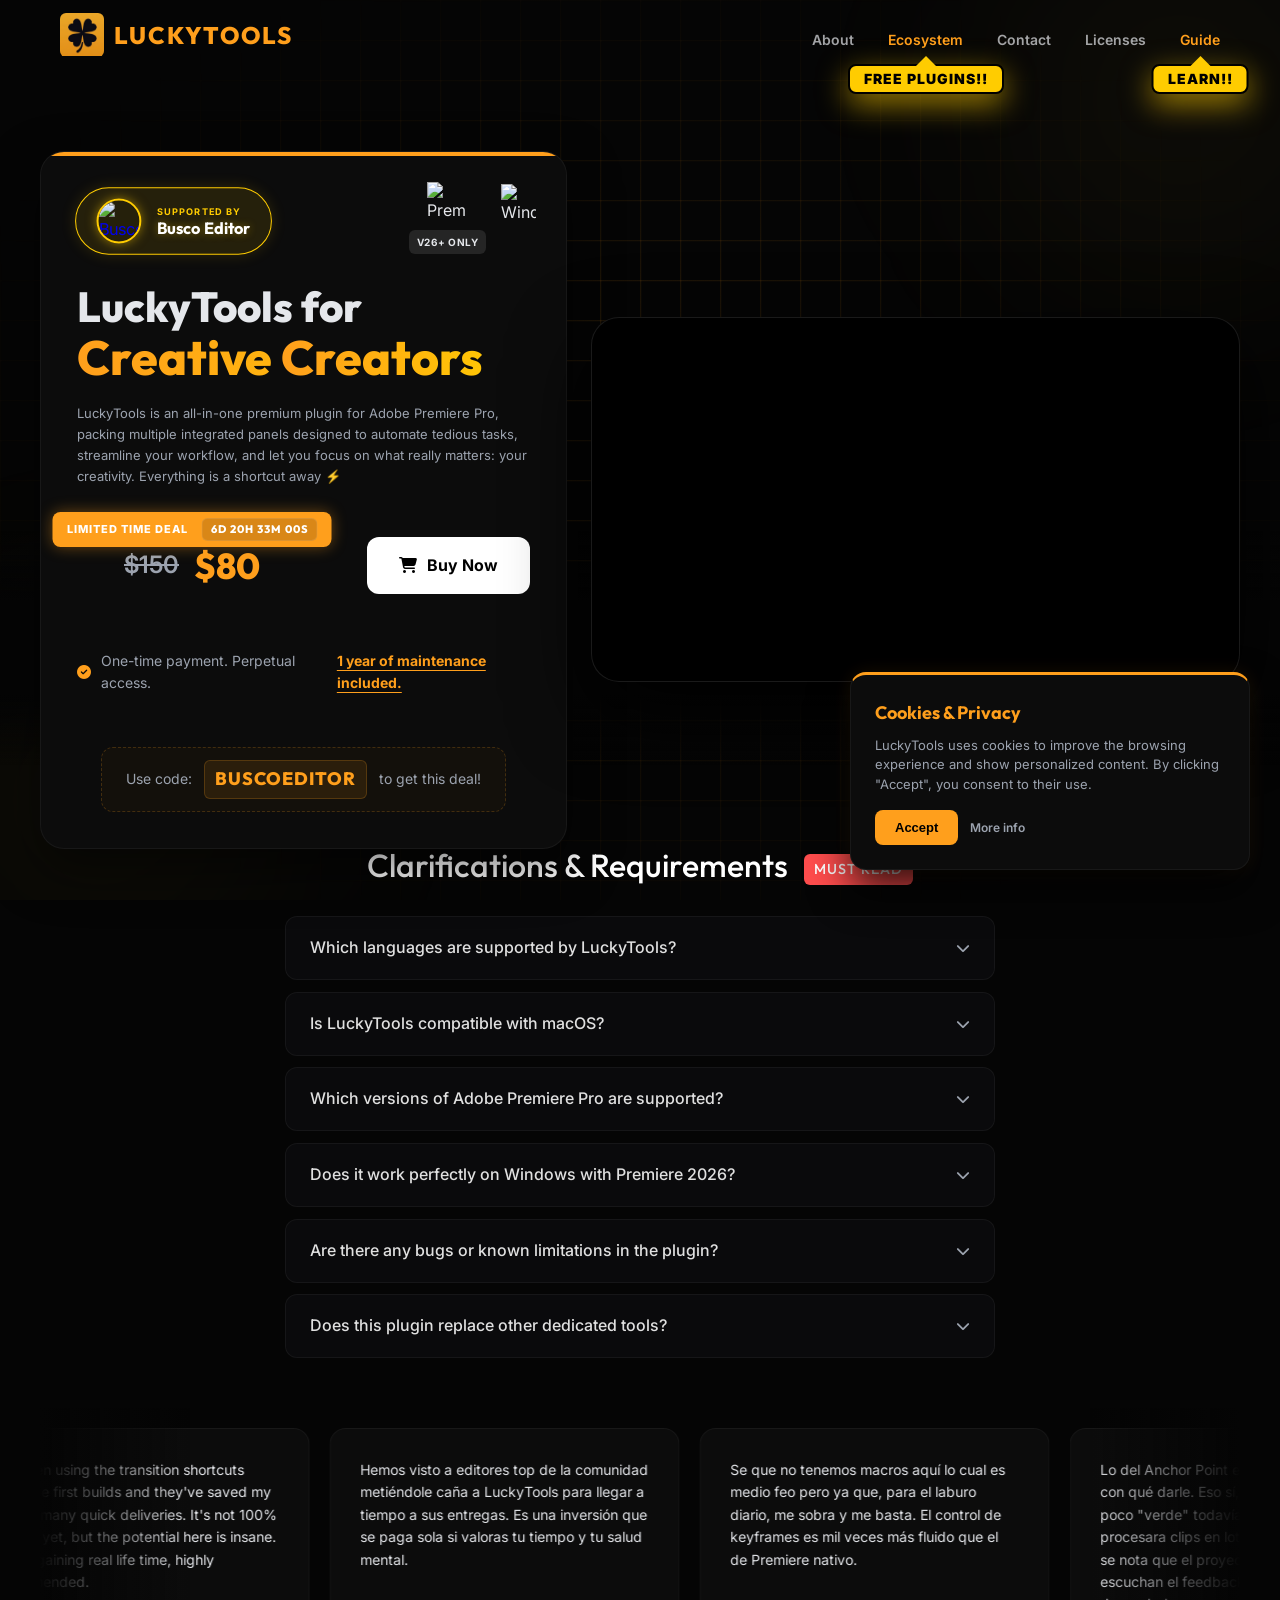
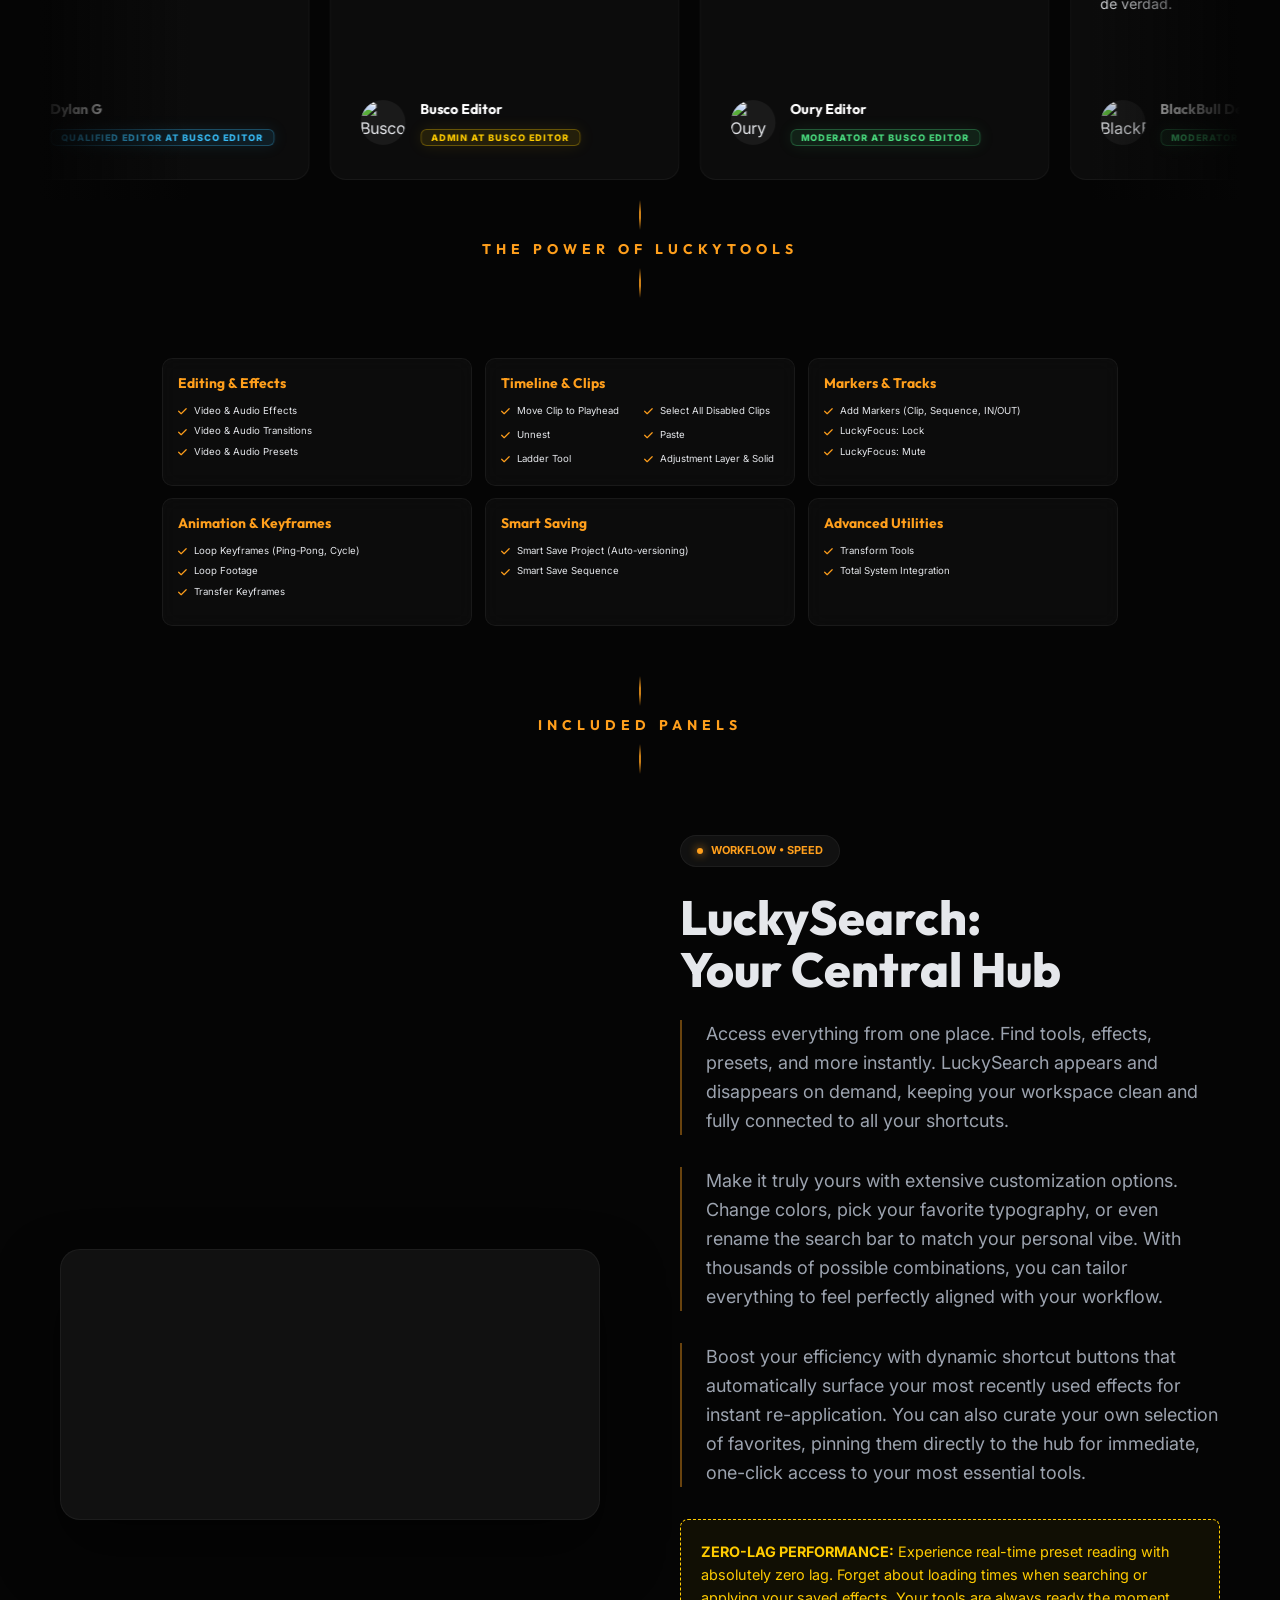
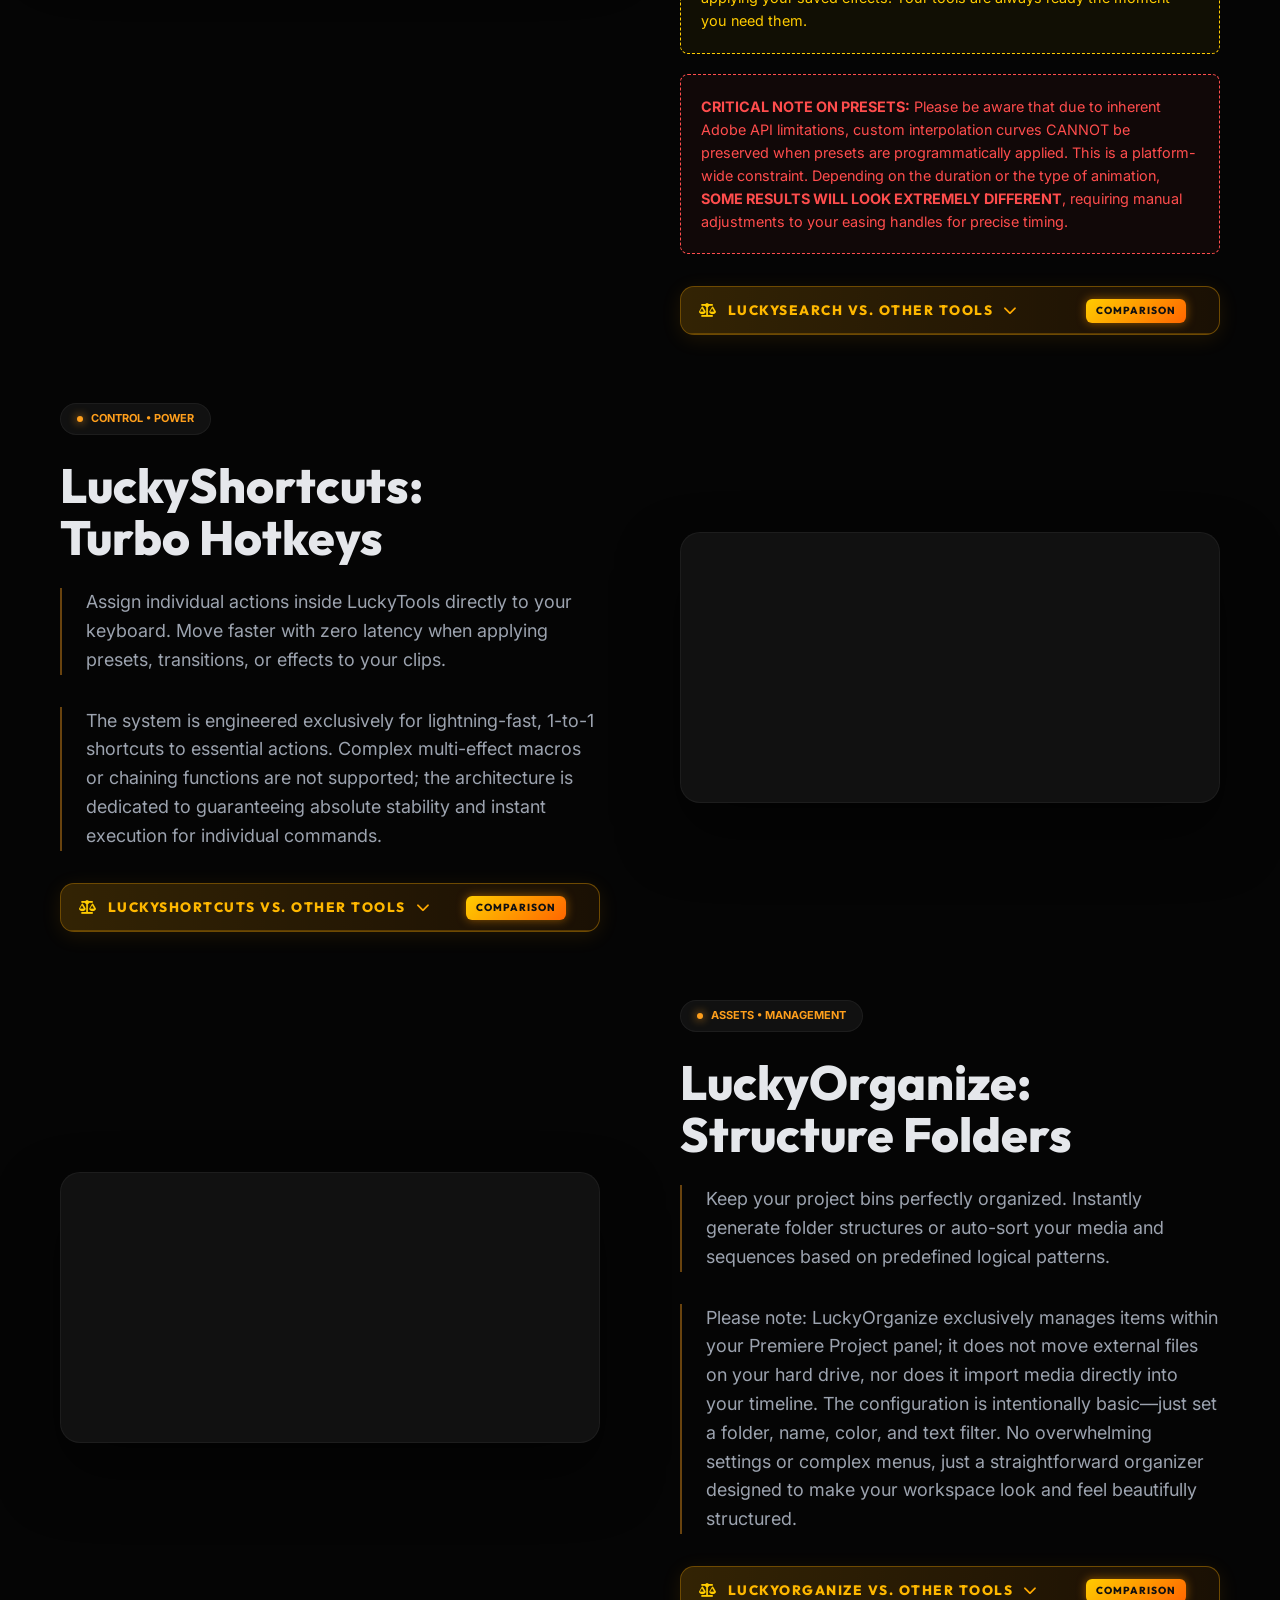
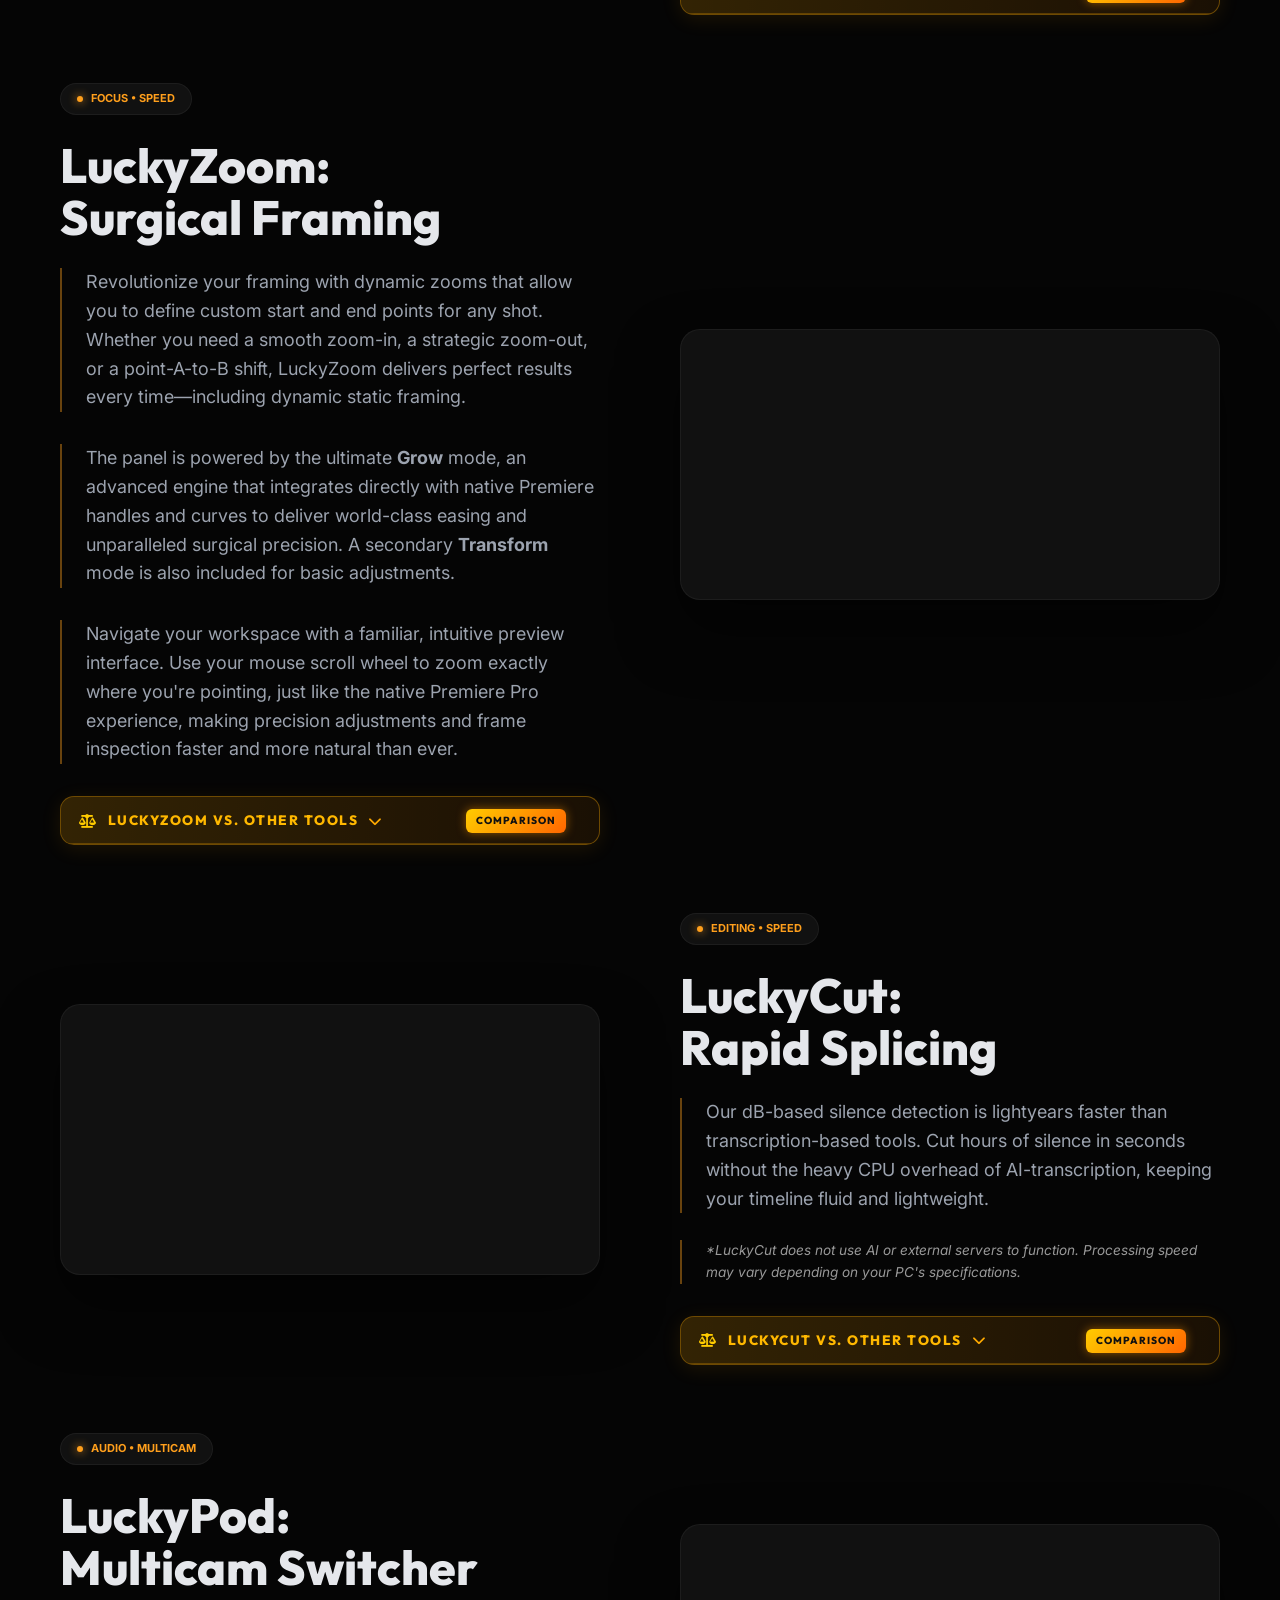
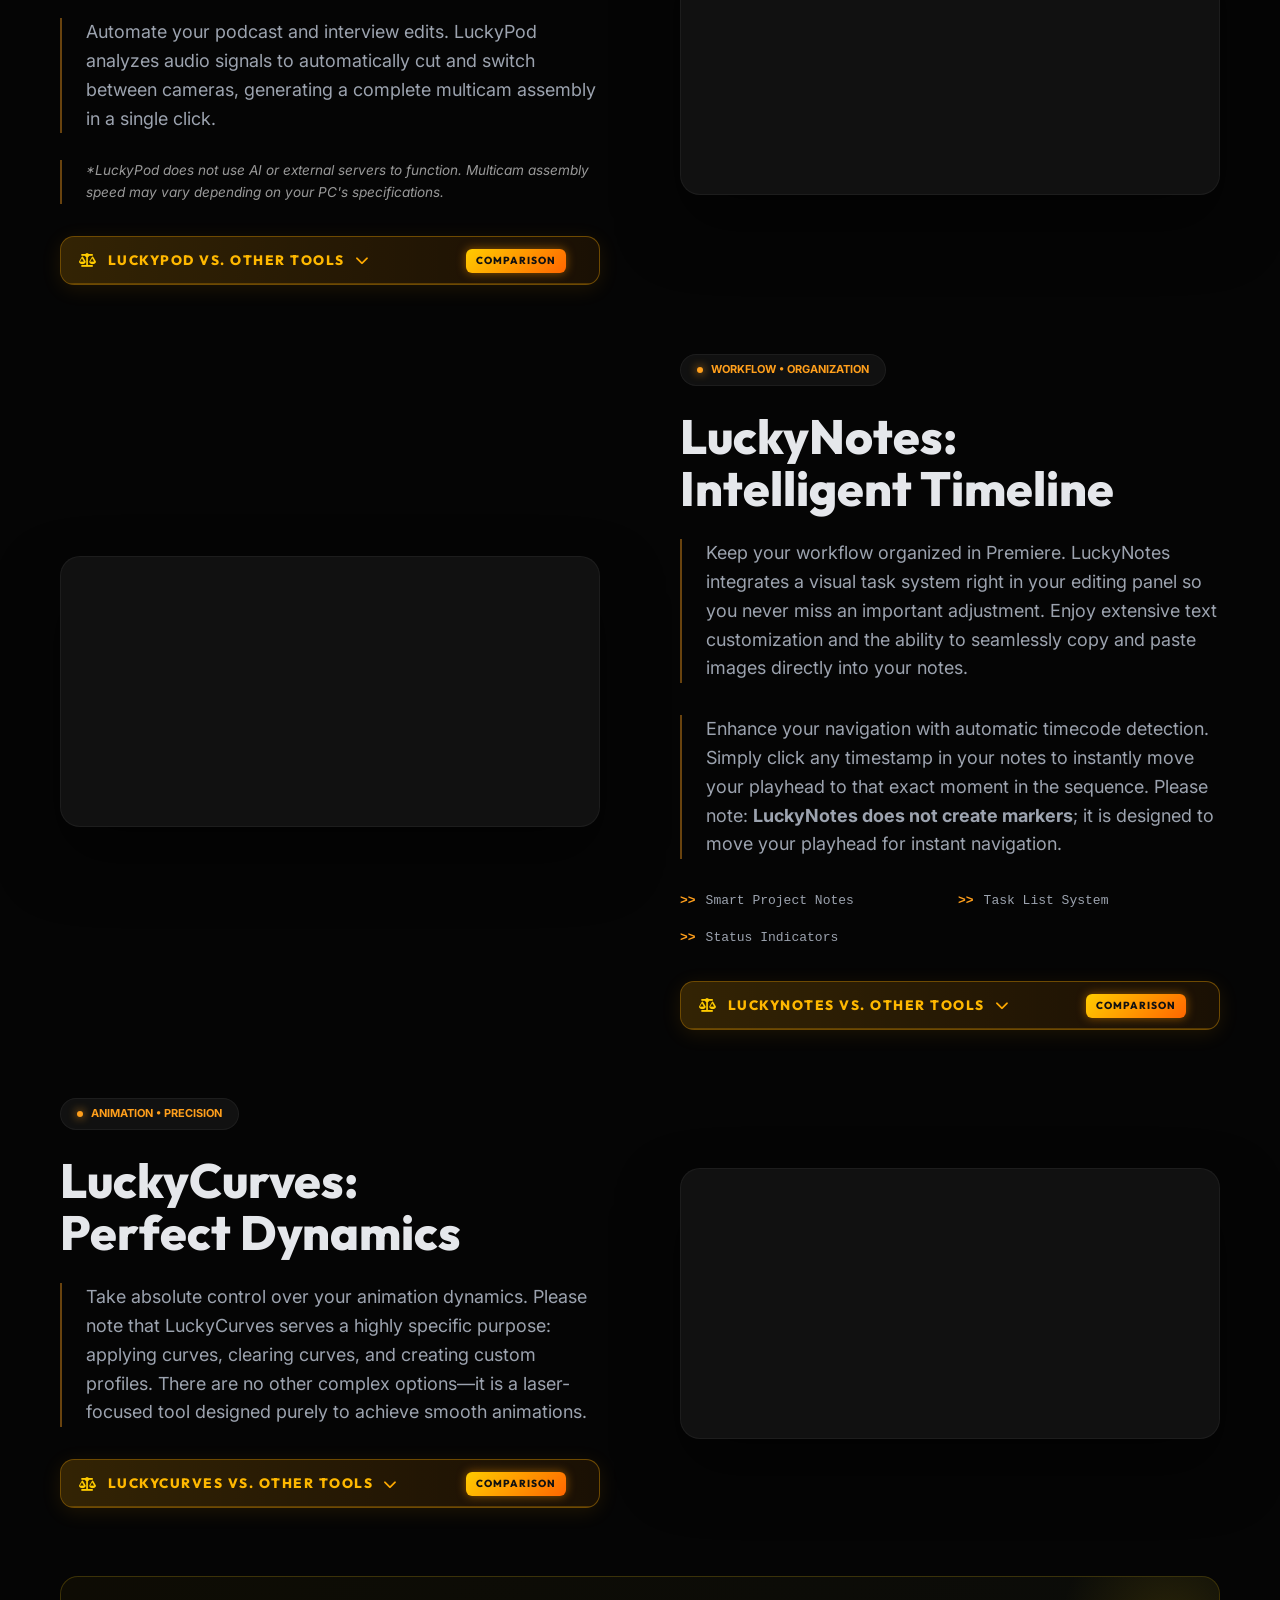
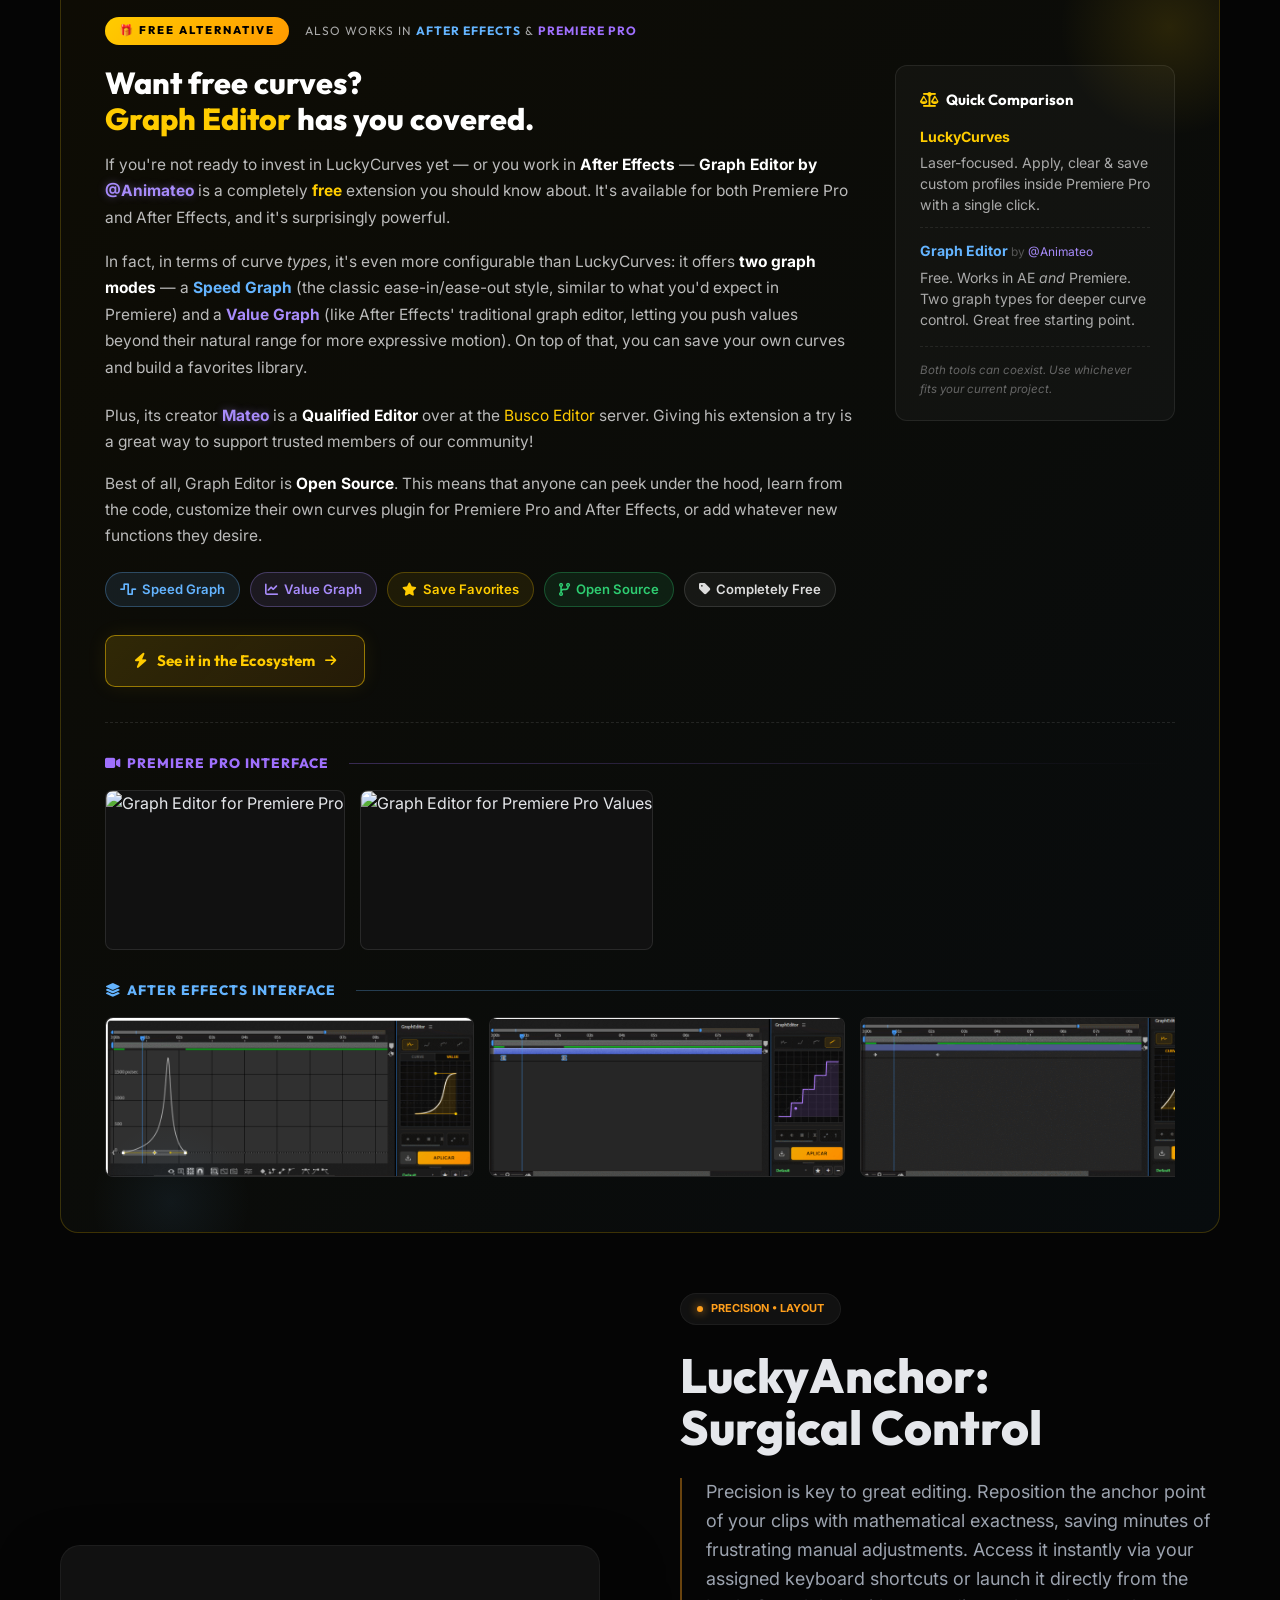
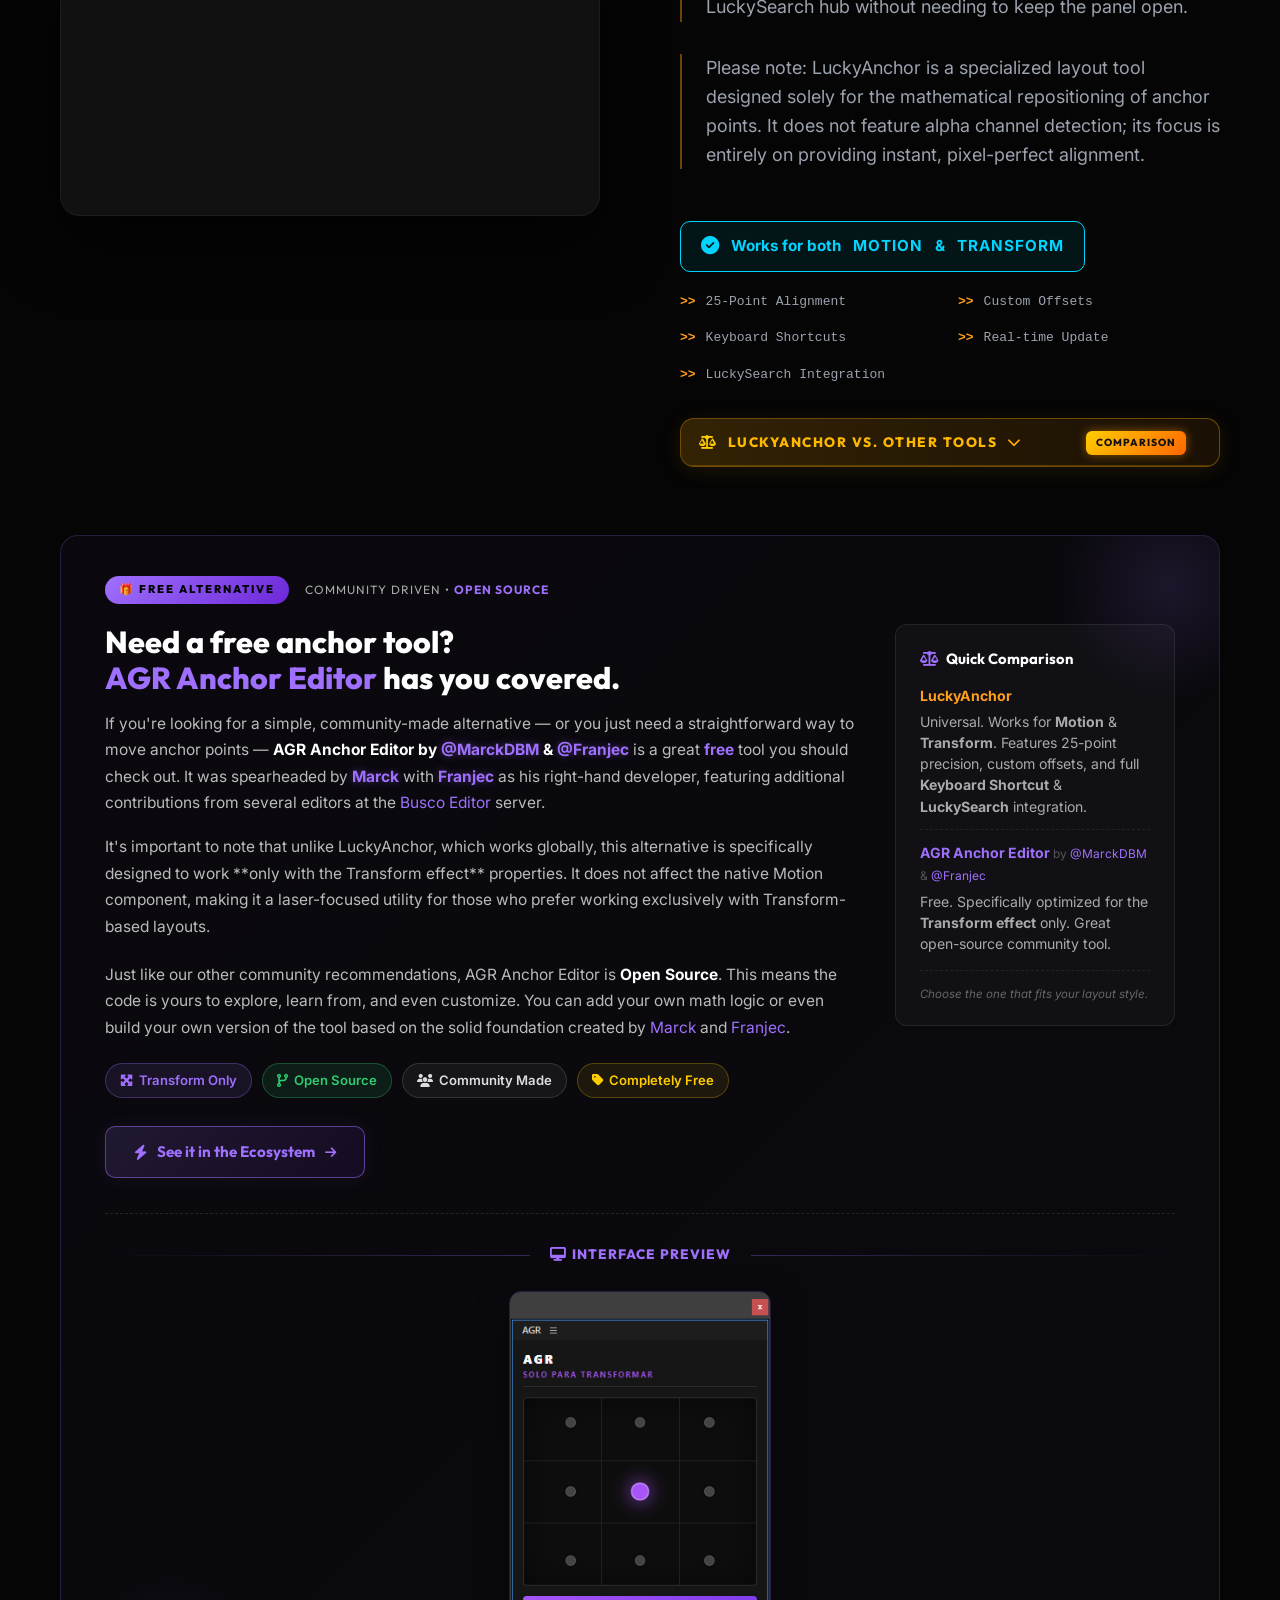
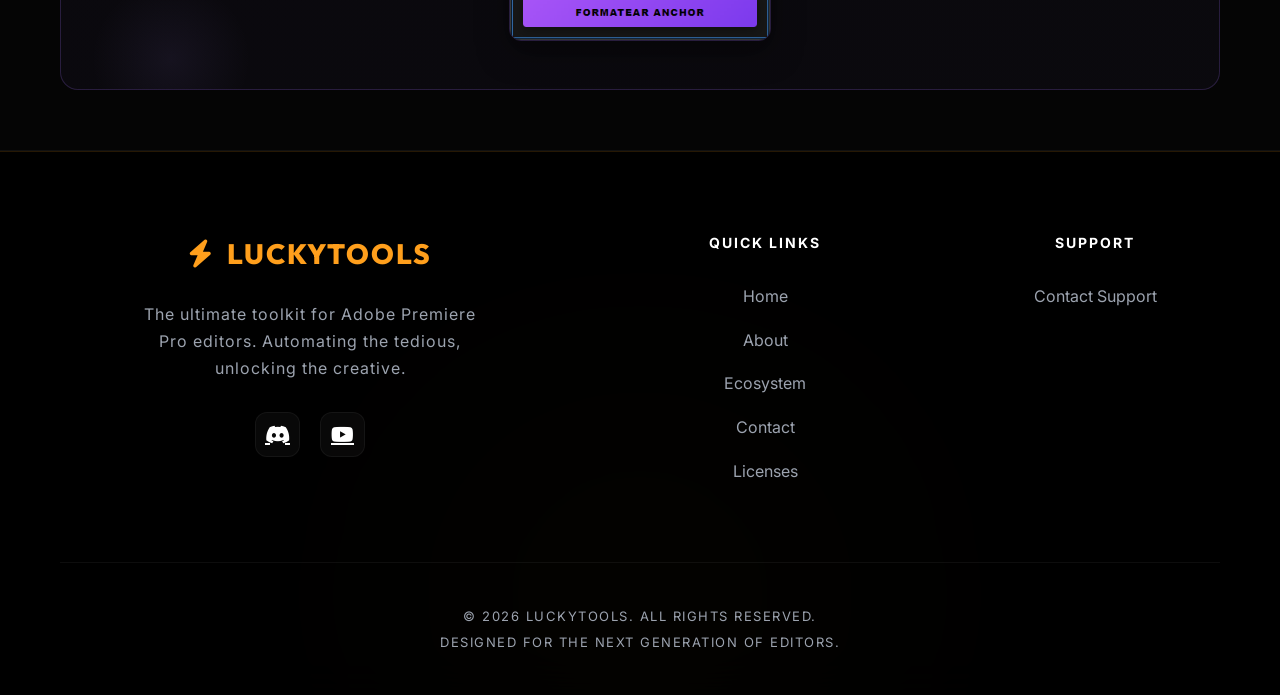
==== commit 87166d1b: "Add files via upload" ====
--- a/index.html
+++ b/index.html
@@ -1412,6 +1412,38 @@
                         </div>
                     </div>
                 </div>
+
+                <!-- Graph Editor Gallery -->
+                <style>
+                    .gallery-scroll::-webkit-scrollbar { height: 6px; }
+                    .gallery-scroll::-webkit-scrollbar-track { background: rgba(255,255,255,0.05); border-radius: 10px; }
+                    .gallery-scroll::-webkit-scrollbar-thumb { background: rgba(255,255,255,0.2); border-radius: 10px; }
+                    .gallery-scroll::-webkit-scrollbar-thumb:hover { background: rgba(255,255,255,0.3); }
+                    .gallery-img { height: 160px; border-radius: 8px; border: 1px solid rgba(255,255,255,0.1); object-fit: contain; background: #111; transition: transform 0.3s; }
+                    .gallery-img:hover { transform: scale(1.02); border-color: rgba(255,204,0,0.5); }
+                </style>
+                <div style="margin-top: 35px; border-top: 1px dashed rgba(255,255,255,0.1); padding-top: 30px;">
+                    <div style="display: flex; gap: 20px; align-items: center; margin-bottom: 15px;">
+                        <h4 style="color: #9f70fd; font-family: 'Outfit', sans-serif; text-transform: uppercase; font-size: 0.85em; letter-spacing: 1px; margin: 0; font-weight: 800;"><i class="fas fa-video" style="margin-right: 6px;"></i>Premiere Pro Interface</h4>
+                        <div style="flex: 1; height: 1px; background: linear-gradient(90deg, rgba(159,112,253,0.3), transparent);"></div>
+                    </div>
+                    <div class="gallery-scroll" style="display: flex; gap: 15px; overflow-x: auto; padding-bottom: 15px; margin-bottom: 15px;">
+                        <img src="grapheditorindex.png" class="gallery-img" alt="Graph Editor for Premiere Pro">
+                        <img src="grapheditorindex2.png" class="gallery-img" alt="Graph Editor for Premiere Pro Values">
+                    </div>
+                    
+                    <div style="display: flex; gap: 20px; align-items: center; margin-bottom: 15px;">
+                        <h4 style="color: #64b4ff; font-family: 'Outfit', sans-serif; text-transform: uppercase; font-size: 0.85em; letter-spacing: 1px; margin: 0; font-weight: 800;"><i class="fas fa-layer-group" style="margin-right: 6px;"></i>After Effects Interface</h4>
+                        <div style="flex: 1; height: 1px; background: linear-gradient(90deg, rgba(100,180,255,0.3), transparent);"></div>
+                    </div>
+                    <div class="gallery-scroll" style="display: flex; gap: 15px; overflow-x: auto; padding-bottom: 15px;">
+                        <img src="grapheditorafter1.png" class="gallery-img" alt="Graph Editor AE 1">
+                        <img src="grapheditorafter2.png" class="gallery-img" alt="Graph Editor AE 2">
+                        <img src="grapheditorafter3.png" class="gallery-img" alt="Graph Editor AE 3">
+                        <img src="grapheditorafter4.png" class="gallery-img" alt="Graph Editor AE 4">
+                        <img src="grapheditorafter5.png" class="gallery-img" alt="Graph Editor AE 5">
+                    </div>
+                </div>
             </div>
 
             <!-- LuckyAnchor -->
@@ -1477,8 +1509,8 @@
             <!-- FREE ANCHOR ALTERNATIVE -->
             <div class="free-anchor-callout reveal reveal-up" style="
                 margin: 60px 0 60px 0;
-                background: linear-gradient(135deg, rgba(0,212,255,0.04) 0%, rgba(100,180,255,0.04) 100%);
-                border: 1px solid rgba(0,212,255,0.2);
+                background: linear-gradient(135deg, rgba(159,112,253,0.04) 0%, rgba(167,139,250,0.04) 100%);
+                border: 1px solid rgba(159,112,253,0.2);
                 border-radius: 18px;
                 padding: 40px 44px;
                 position: relative;
@@ -1488,14 +1520,14 @@
                 <div style="
                     position: absolute; top: -60px; right: -60px;
                     width: 220px; height: 220px;
-                    background: radial-gradient(circle, rgba(0,212,255,0.12) 0%, transparent 70%);
+                    background: radial-gradient(circle, rgba(159,112,253,0.12) 0%, transparent 70%);
                     border-radius: 50%;
                     pointer-events: none;
                 "></div>
                 <div style="
                     position: absolute; bottom: -50px; left: 30px;
                     width: 160px; height: 160px;
-                    background: radial-gradient(circle, rgba(100,180,255,0.07) 0%, transparent 70%);
+                    background: radial-gradient(circle, rgba(167,139,250,0.07) 0%, transparent 70%);
                     border-radius: 50%;
                     pointer-events: none;
                 "></div>
@@ -1503,7 +1535,7 @@
                 <!-- Header row -->
                 <div style="display: flex; align-items: center; gap: 16px; margin-bottom: 20px; flex-wrap: wrap;">
                     <div style="
-                        background: linear-gradient(135deg, #00d4ff, #0099ff);
+                        background: linear-gradient(135deg, #9f70fd, #6d28d9);
                         color: #000;
                         font-weight: 800;
                         font-size: 0.7em;
@@ -1520,7 +1552,7 @@
                         letter-spacing: 1px;
                         text-transform: uppercase;
                         font-family: 'Outfit', sans-serif;
-                    ">Community Driven • <strong style="color:#00d4ff;">Open Source</strong></div>
+                    ">Community Driven • <strong style="color:#9f70fd;">Open Source</strong></div>
                 </div>
 
                 <!-- Main content -->
@@ -1533,20 +1565,20 @@
                             color: white;
                             margin: 0 0 14px 0;
                             line-height: 1.2;
-                        ">Need a free anchor tool? <br><span style="color: #00d4ff;">AGR Anchor Editor</span> has you covered.</h3>
+                        ">Need a free anchor tool? <br><span style="color: #9f70fd;">AGR Anchor Editor</span> has you covered.</h3>
                         <p style="color: #bbb; line-height: 1.7; margin: 0 0 18px 0; font-size: 0.97em;">
-                            If you're looking for a simple, community-made alternative — or you just need a straightforward way to move anchor points — <strong style="color: white;">AGR Anchor Editor by <a href="https://www.youtube.com/@MarckDBM" target="_blank" style="color: #00d4ff; text-decoration: none; text-shadow: 0 0 8px rgba(0, 212, 255, 0.4);">@MarckDBM</a> & <a href="https://ytjobs.co/talent/profile/322597" target="_blank" style="color: #00d4ff; text-decoration: none; text-shadow: 0 0 8px rgba(0, 212, 255, 0.4);">@Franjec</a></strong> is a great <strong style="color: #00d4ff;">free</strong> tool you should check out. It was spearheaded by <a href="https://www.youtube.com/@MarckDBM" target="_blank" style="color: #00d4ff; text-decoration: none; text-shadow: 0 0 8px rgba(0, 212, 255, 0.4); font-weight: bold;">Marck</a> with <a href="https://ytjobs.co/talent/profile/322597" target="_blank" style="color: #00d4ff; text-decoration: none; text-shadow: 0 0 8px rgba(0, 212, 255, 0.4); font-weight: bold;">Franjec</a> as his right-hand developer, featuring additional contributions from several editors at the <a href="https://discord.gg/hEa7TpDhGP" target="_blank" style="color: #00d4ff; text-decoration: none;">Busco Editor</a> server.
+                            If you're looking for a simple, community-made alternative — or you just need a straightforward way to move anchor points — <strong style="color: white;">AGR Anchor Editor by <a href="https://www.youtube.com/@MarckDBM" target="_blank" style="color: #9f70fd; text-decoration: none; text-shadow: 0 0 8px rgba(159, 112, 253, 0.4);">@MarckDBM</a> & <a href="https://ytjobs.co/talent/profile/322597" target="_blank" style="color: #9f70fd; text-decoration: none; text-shadow: 0 0 8px rgba(159, 112, 253, 0.4);">@Franjec</a></strong> is a great <strong style="color: #9f70fd;">free</strong> tool you should check out. It was spearheaded by <a href="https://www.youtube.com/@MarckDBM" target="_blank" style="color: #9f70fd; text-decoration: none; text-shadow: 0 0 8px rgba(159, 112, 253, 0.4); font-weight: bold;">Marck</a> with <a href="https://ytjobs.co/talent/profile/322597" target="_blank" style="color: #9f70fd; text-decoration: none; text-shadow: 0 0 8px rgba(159, 112, 253, 0.4); font-weight: bold;">Franjec</a> as his right-hand developer, featuring additional contributions from several editors at the <a href="https://discord.gg/hEa7TpDhGP" target="_blank" style="color: #9f70fd; text-decoration: none;">Busco Editor</a> server.
                         </p>
                         <p style="color: #bbb; line-height: 1.7; margin: 0 0 22px 0; font-size: 0.97em;">
                             It's important to note that unlike LuckyAnchor, which works globally, this alternative is specifically designed to work **only with the Transform effect** properties. It does not affect the native Motion component, making it a laser-focused utility for those who prefer working exclusively with Transform-based layouts.
                         </p>
                         <p style="color: #bbb; line-height: 1.7; margin: 0 0 22px 0; font-size: 0.97em;">
-                            Just like our other community recommendations, AGR Anchor Editor is <strong style="color: white;">Open Source</strong>. This means the code is yours to explore, learn from, and even customize. You can add your own math logic or even build your own version of the tool based on the solid foundation created by <a href="https://www.youtube.com/@MarckDBM" target="_blank" style="color: #00d4ff; text-decoration: none;">Marck</a> and <a href="https://ytjobs.co/talent/profile/322597" target="_blank" style="color: #00d4ff; text-decoration: none;">Franjec</a>.
+                            Just like our other community recommendations, AGR Anchor Editor is <strong style="color: white;">Open Source</strong>. This means the code is yours to explore, learn from, and even customize. You can add your own math logic or even build your own version of the tool based on the solid foundation created by <a href="https://www.youtube.com/@MarckDBM" target="_blank" style="color: #9f70fd; text-decoration: none;">Marck</a> and <a href="https://ytjobs.co/talent/profile/322597" target="_blank" style="color: #9f70fd; text-decoration: none;">Franjec</a>.
                         </p>
 
                         <!-- Feature pills -->
                         <div style="display: flex; flex-wrap: wrap; gap: 10px; margin-bottom: 28px;">
-                            <span style="background: rgba(0,212,255,0.1); border: 1px solid rgba(0,212,255,0.3); color: #00d4ff; padding: 6px 14px; border-radius: 20px; font-size: 0.82em; font-weight: 600;">
+                            <span style="background: rgba(159,112,253,0.1); border: 1px solid rgba(159,112,253,0.3); color: #9f70fd; padding: 6px 14px; border-radius: 20px; font-size: 0.82em; font-weight: 600;">
                                 <i class="fas fa-expand-arrows-alt" style="margin-right: 6px;"></i>Transform Only
                             </span>
                             <span style="background: rgba(46, 204, 113, 0.1); border: 1px solid rgba(46, 204, 113, 0.3); color: #2ecc71; padding: 6px 14px; border-radius: 20px; font-size: 0.82em; font-weight: 600;">
@@ -1565,9 +1597,9 @@
                             display: inline-flex;
                             align-items: center;
                             gap: 10px;
-                            background: linear-gradient(135deg, rgba(0,212,255,0.15), rgba(0,153,255,0.1));
-                            border: 1px solid rgba(0,212,255,0.5);
-                            color: #00d4ff;
+                            background: linear-gradient(135deg, rgba(159,112,253,0.15), rgba(109,40,217,0.1));
+                            border: 1px solid rgba(159,112,253,0.5);
+                            color: #9f70fd;
                             padding: 13px 28px;
                             border-radius: 10px;
                             font-weight: 700;
@@ -1575,10 +1607,10 @@
                             text-decoration: none;
                             font-family: 'Outfit', sans-serif;
                             transition: all 0.25s ease;
-                            box-shadow: 0 0 20px rgba(0,212,255,0.08);
+                            box-shadow: 0 0 20px rgba(159,112,253,0.08);
                         "
-                        onmouseover="this.style.background='linear-gradient(135deg,rgba(0,212,255,0.28),rgba(0,153,255,0.2))'; this.style.boxShadow='0 0 30px rgba(0,212,255,0.2)'; this.style.transform='translateY(-2px)';"
-                        onmouseout="this.style.background='linear-gradient(135deg,rgba(0,212,255,0.15),rgba(0,153,255,0.1))'; this.style.boxShadow='0 0 20px rgba(0,212,255,0.08)'; this.style.transform='translateY(0)';">
+                        onmouseover="this.style.background='linear-gradient(135deg,rgba(159,112,253,0.28),rgba(109,40,217,0.2))'; this.style.boxShadow='0 0 30px rgba(159,112,253,0.2)'; this.style.transform='translateY(-2px)';"
+                        onmouseout="this.style.background='linear-gradient(135deg,rgba(159,112,253,0.15),rgba(109,40,217,0.1))'; this.style.boxShadow='0 0 20px rgba(159,112,253,0.08)'; this.style.transform='translateY(0)';">
                             <i class="fas fa-bolt"></i>
                             See it in the Ecosystem
                             <i class="fas fa-arrow-right" style="font-size: 0.85em;"></i>
@@ -1597,7 +1629,7 @@
                         flex-shrink: 0;
                     ">
                         <div style="font-family:'Outfit',sans-serif; font-weight:700; color:white; margin-bottom:14px; font-size:1.05em;">
-                            <i class="fas fa-balance-scale" style="color:#00d4ff; margin-right:8px;"></i>Quick Comparison
+                            <i class="fas fa-balance-scale" style="color:#9f70fd; margin-right:8px;"></i>Quick Comparison
                         </div>
                         <div style="display:flex; flex-direction:column; gap:12px;">
                             <div>
@@ -1605,7 +1637,7 @@
                                 <div style="color:#aaa; line-height:1.5;">Universal. Works for <strong>Motion</strong> & <strong>Transform</strong>. Features 25-point precision, custom offsets, and full <strong>Keyboard Shortcut</strong> & <strong>LuckySearch</strong> integration.</div>
                             </div>
                             <div style="border-top:1px dashed rgba(255,255,255,0.08); padding-top:12px;">
-                                <div style="color:#00d4ff; font-weight:700; margin-bottom:4px;">AGR Anchor Editor <span style="color:#555; font-weight:400; font-size:0.85em;">by <a href="https://www.youtube.com/@MarckDBM" target="_blank" style="color: #00d4ff; text-decoration: none;">@MarckDBM</a> & <a href="https://ytjobs.co/talent/profile/322597" target="_blank" style="color: #00d4ff; text-decoration: none;">@Franjec</a></span></div>
+                                <div style="color:#9f70fd; font-weight:700; margin-bottom:4px;">AGR Anchor Editor <span style="color:#555; font-weight:400; font-size:0.85em;">by <a href="https://www.youtube.com/@MarckDBM" target="_blank" style="color: #9f70fd; text-decoration: none;">@MarckDBM</a> & <a href="https://ytjobs.co/talent/profile/322597" target="_blank" style="color: #9f70fd; text-decoration: none;">@Franjec</a></span></div>
                                 <div style="color:#aaa; line-height:1.5;">Free. Specifically optimized for the <strong>Transform effect</strong> only. Great open-source community tool.</div>
                             </div>
                         </div>
@@ -1613,6 +1645,16 @@
                             Choose the one that fits your layout style.
                         </div>
                     </div>
+                </div>
+
+                <!-- AGR Anchor Editor Image -->
+                <div style="margin-top: 35px; border-top: 1px dashed rgba(255,255,255,0.1); padding-top: 30px; text-align: center;">
+                    <div style="display: flex; gap: 20px; align-items: center; margin-bottom: 25px;">
+                        <div style="flex: 1; height: 1px; background: linear-gradient(270deg, rgba(159,112,253,0.3), transparent);"></div>
+                        <h4 style="color: #9f70fd; font-family: 'Outfit', sans-serif; text-transform: uppercase; font-size: 0.85em; letter-spacing: 1px; margin: 0; font-weight: 800;"><i class="fas fa-desktop" style="margin-right: 6px;"></i>Interface Preview</h4>
+                        <div style="flex: 1; height: 1px; background: linear-gradient(90deg, rgba(159,112,253,0.3), transparent);"></div>
+                    </div>
+                    <img src="anchormarck.png" alt="AGR Anchor Editor UI" style="max-width: 100%; border-radius: 12px; border: 1px solid rgba(159,112,253,0.2); box-shadow: 0 10px 30px rgba(0,0,0,0.5); object-fit: contain; max-height: 350px;">
                 </div>
             </div>
 
@@ -2129,5 +2171,48 @@
             });
         }
     </script>
+
+    <!-- Lightbox Modal -->
+    <div id="imageLightbox" style="display: none; position: fixed; z-index: 99999; left: 0; top: 0; width: 100%; height: 100%; background-color: rgba(0,0,0,0.85); backdrop-filter: blur(5px); align-items: center; justify-content: center; opacity: 0; transition: opacity 0.3s ease; cursor: pointer;">
+        <span style="position: absolute; top: 20px; right: 35px; color: #f1f1f1; font-size: 40px; font-weight: bold; cursor: pointer; transition: color 0.2s;" onmouseover="this.style.color='#ffcc00'" onmouseout="this.style.color='#f1f1f1'">&times;</span>
+        <img id="lightboxImg" style="max-width: 90%; max-height: 90%; border-radius: 12px; box-shadow: 0 15px 50px rgba(0,0,0,0.6); object-fit: contain; cursor: default; transition: transform 0.3s ease; transform: scale(0.9);">
+    </div>
+    <script>
+        // Lightbox functionality for ecosystem UI images
+        document.addEventListener('DOMContentLoaded', () => {
+            const lightbox = document.getElementById('imageLightbox');
+            const lightboxImg = document.getElementById('lightboxImg');
+            
+            const images = document.querySelectorAll('.gallery-img, img[src="anchormarck.png"]');
+            images.forEach(img => {
+                img.style.cursor = 'pointer';
+                if (!img.classList.contains('gallery-img')) {
+                    img.style.transition = 'transform 0.3s';
+                    img.addEventListener('mouseover', () => img.style.transform = 'scale(1.02)');
+                    img.addEventListener('mouseout', () => img.style.transform = 'scale(1)');
+                }
+                
+                img.addEventListener('click', () => {
+                    lightboxImg.src = img.src;
+                    lightbox.style.display = 'flex';
+                    void lightbox.offsetWidth; // Trigger reflow
+                    lightbox.style.opacity = '1';
+                    lightboxImg.style.transform = 'scale(1)';
+                    document.body.style.overflow = 'hidden'; // Prevent background scroll
+                });
+            });
+
+            lightbox.addEventListener('click', (e) => {
+                if (e.target !== lightboxImg) {
+                    lightbox.style.opacity = '0';
+                    lightboxImg.style.transform = 'scale(0.9)';
+                    document.body.style.overflow = '';
+                    setTimeout(() => {
+                        lightbox.style.display = 'none';
+                    }, 300);
+                }
+            });
+        });
+    </script>
 </body>
 </html>
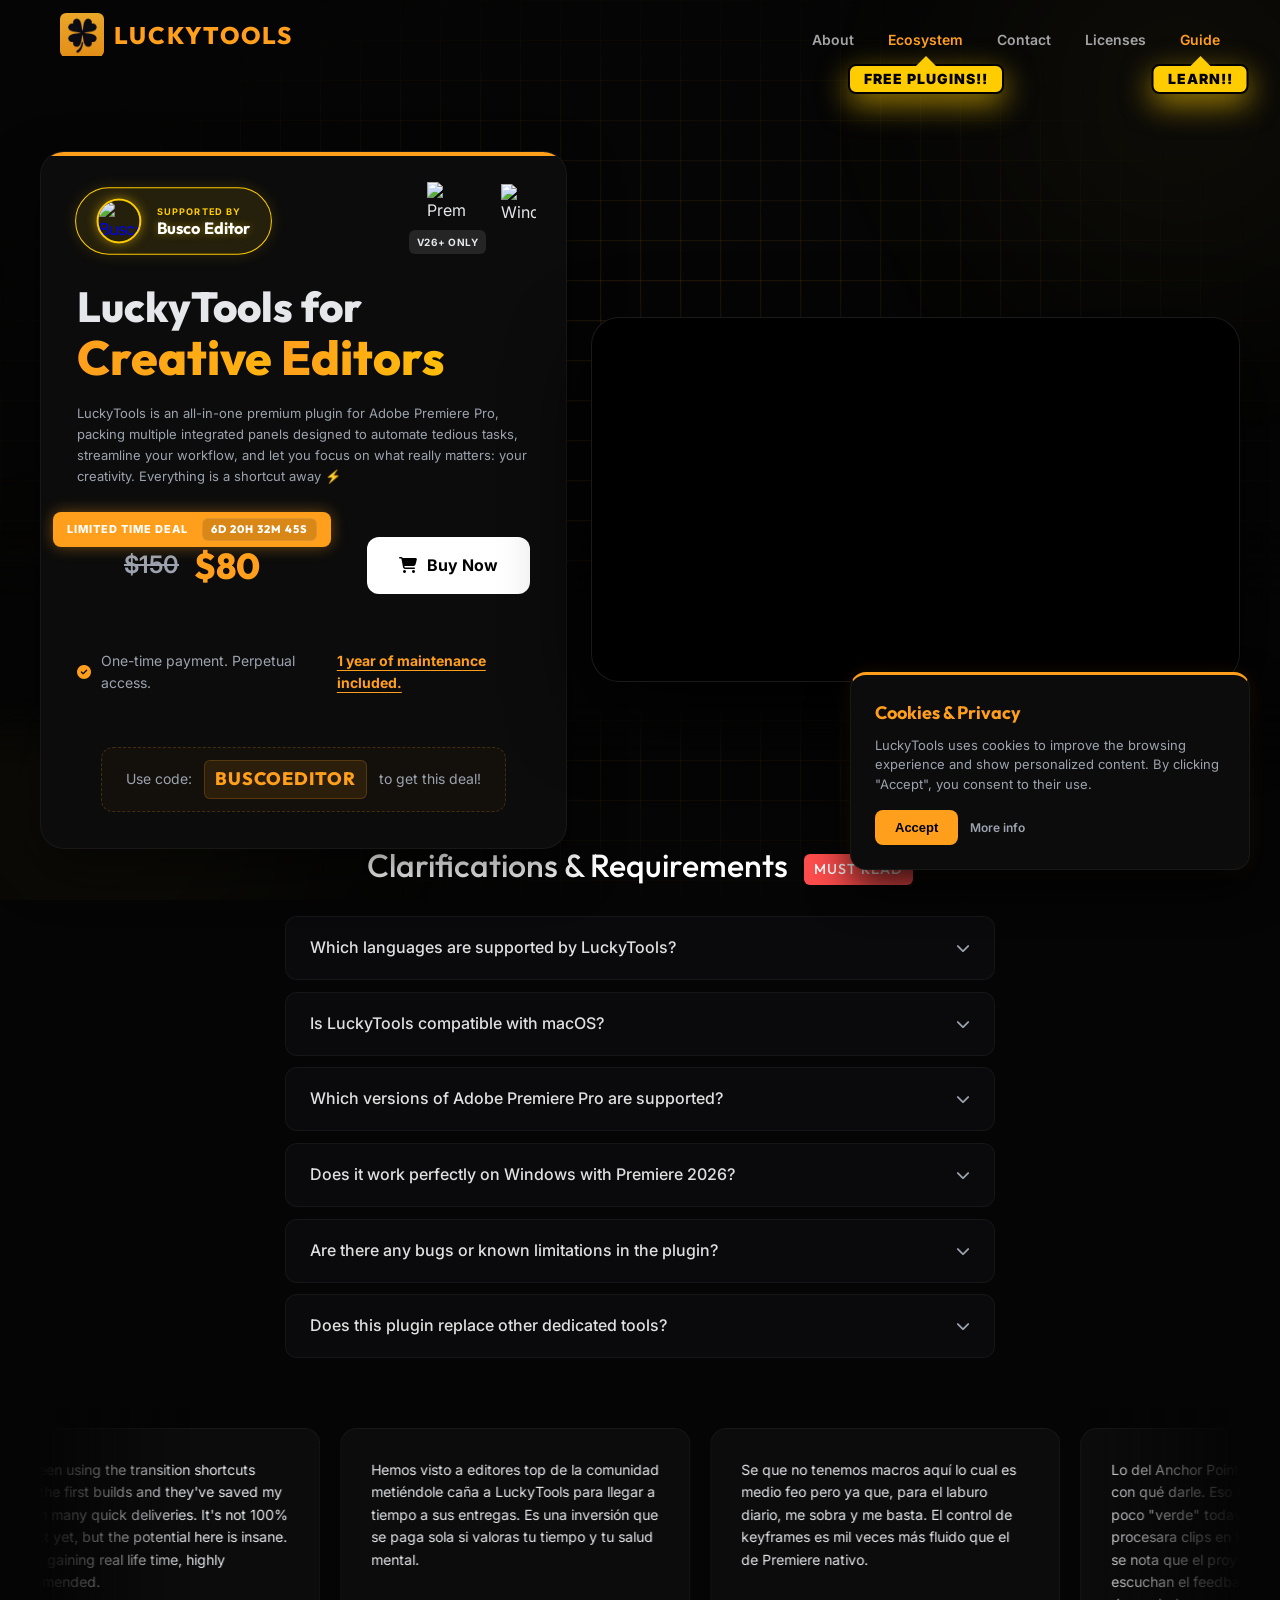
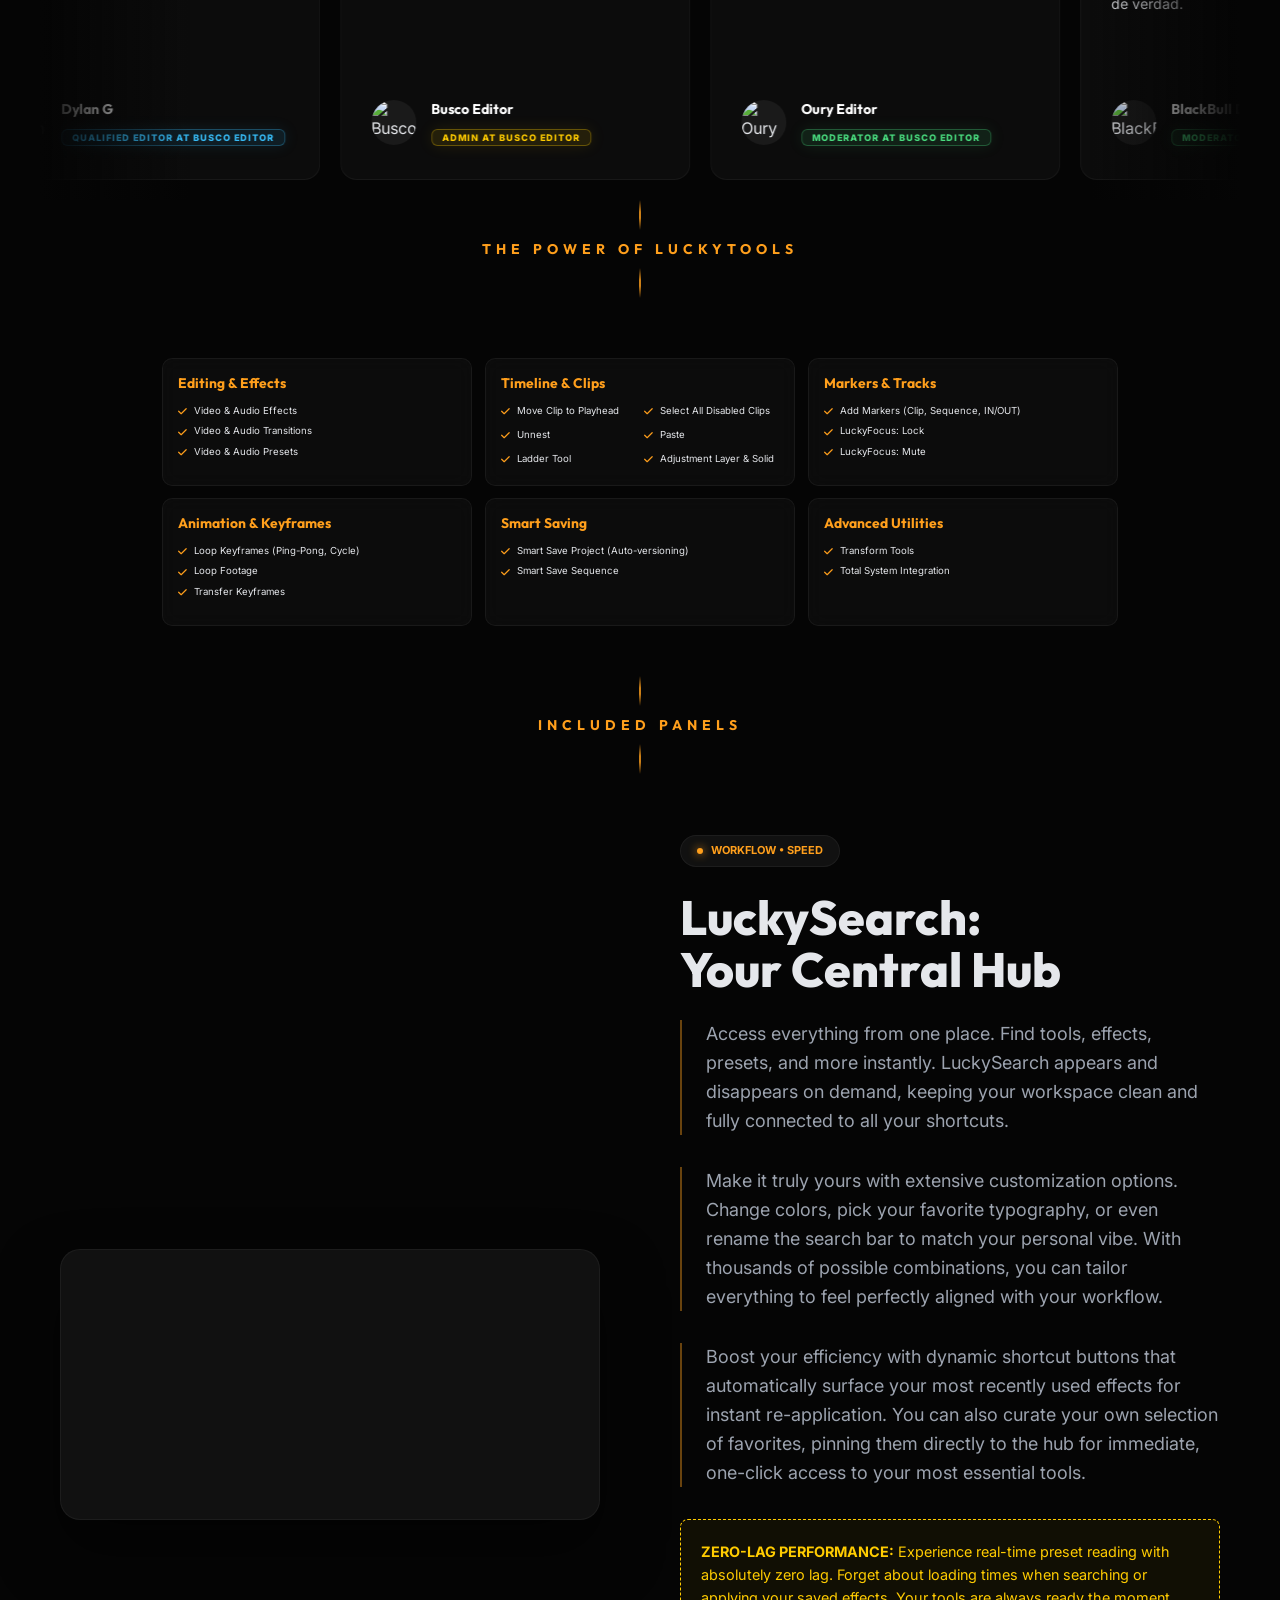
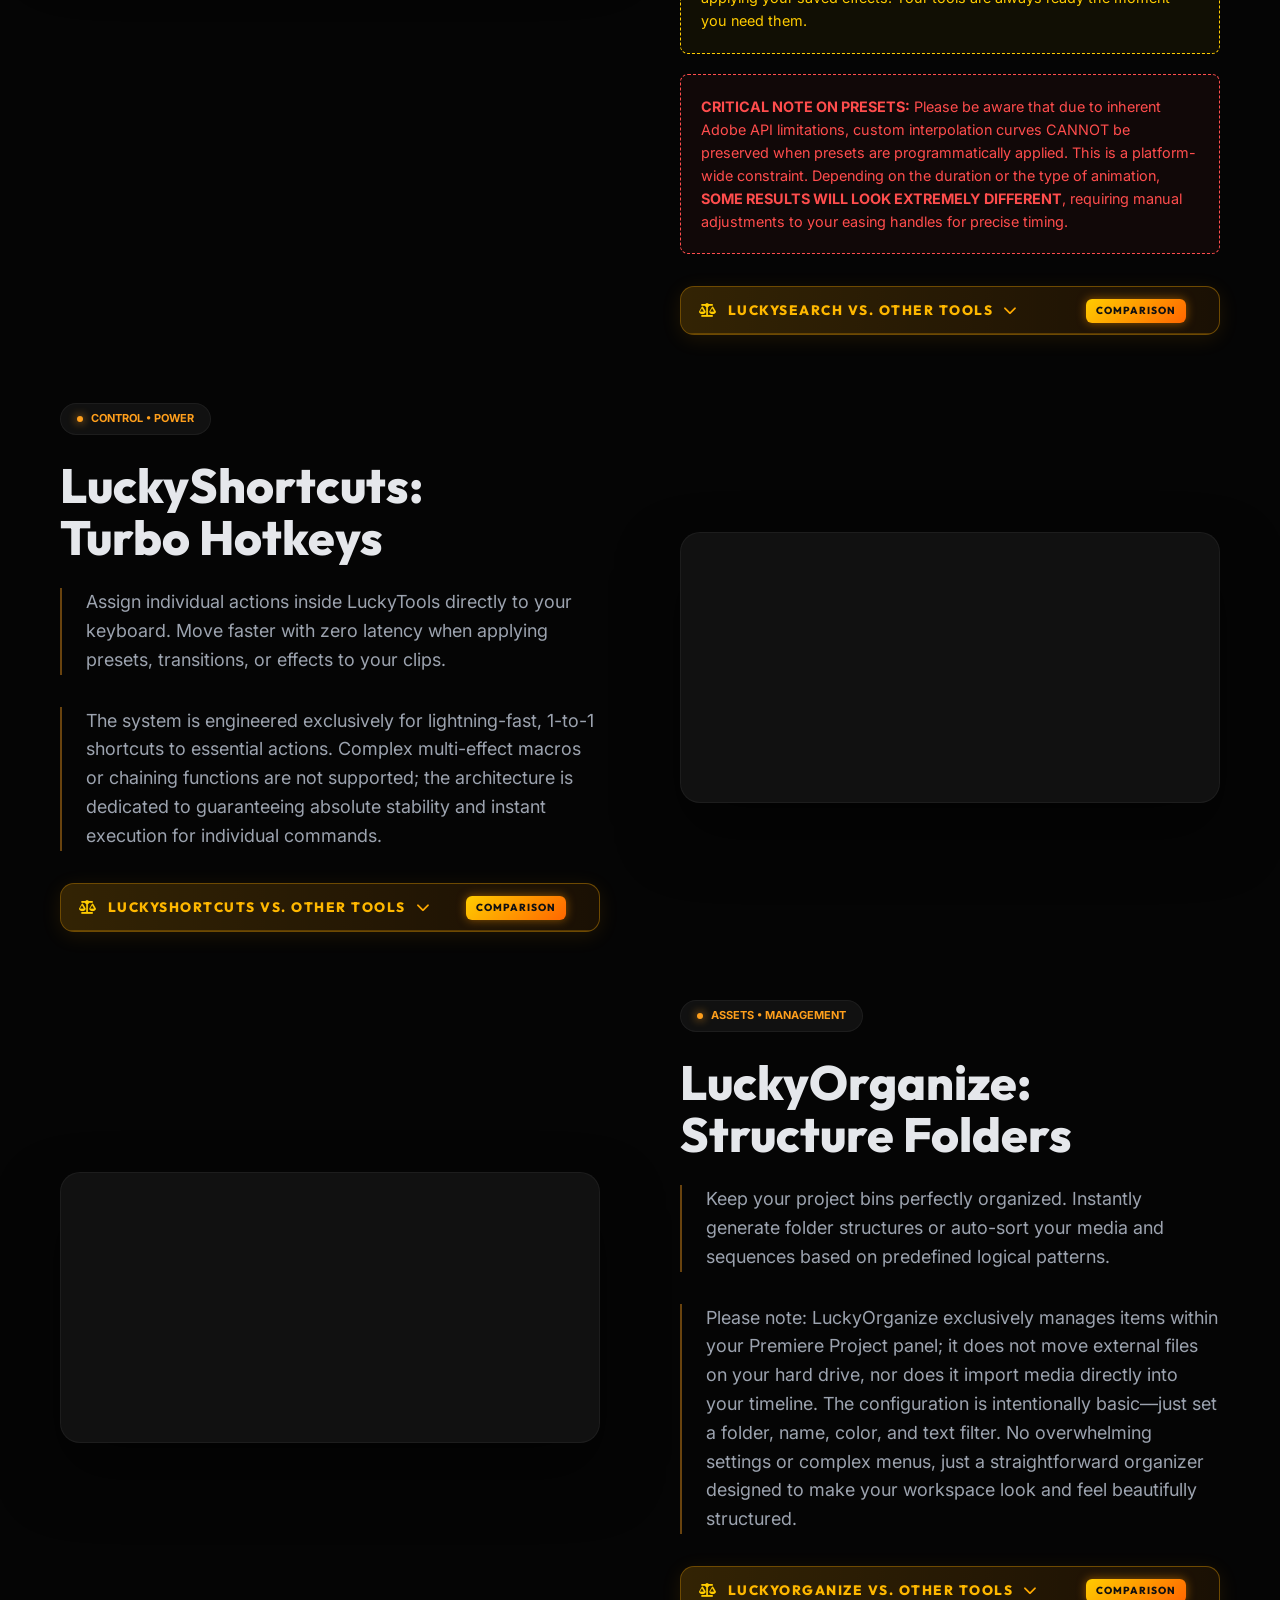
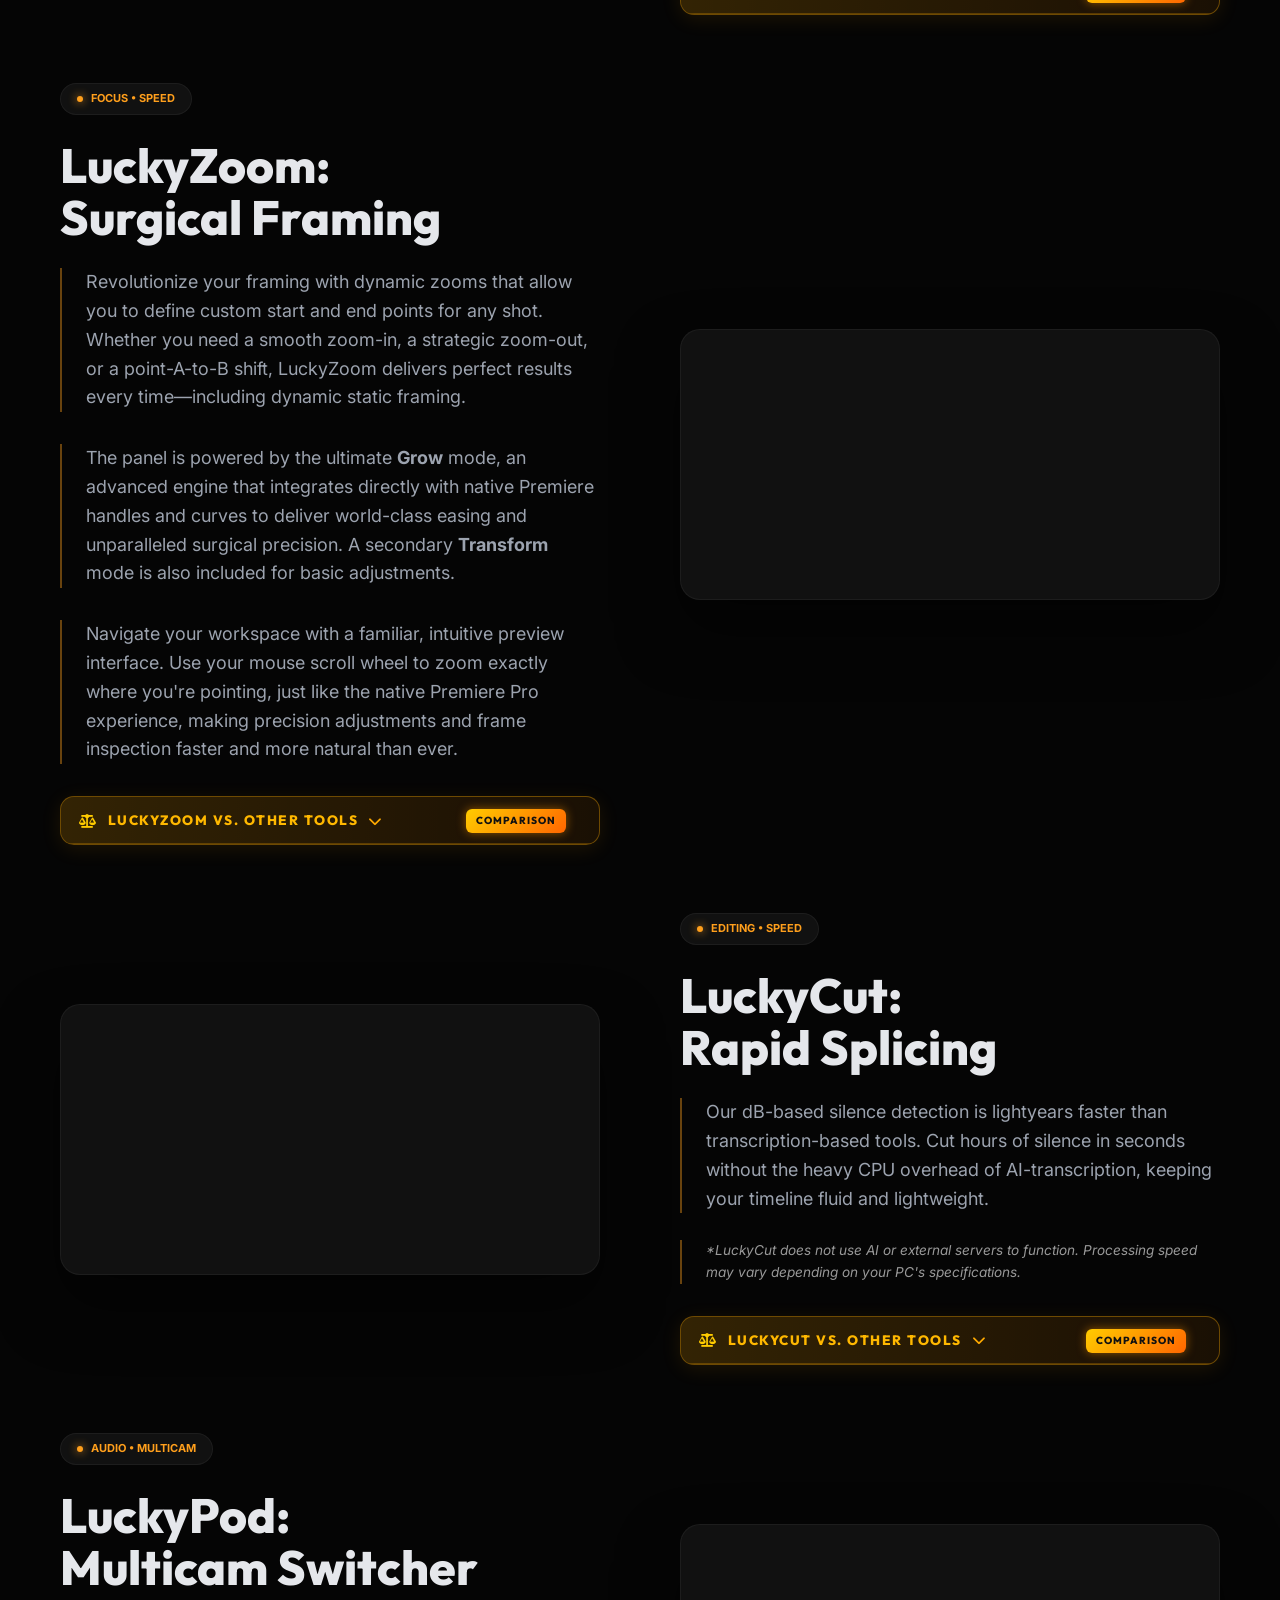
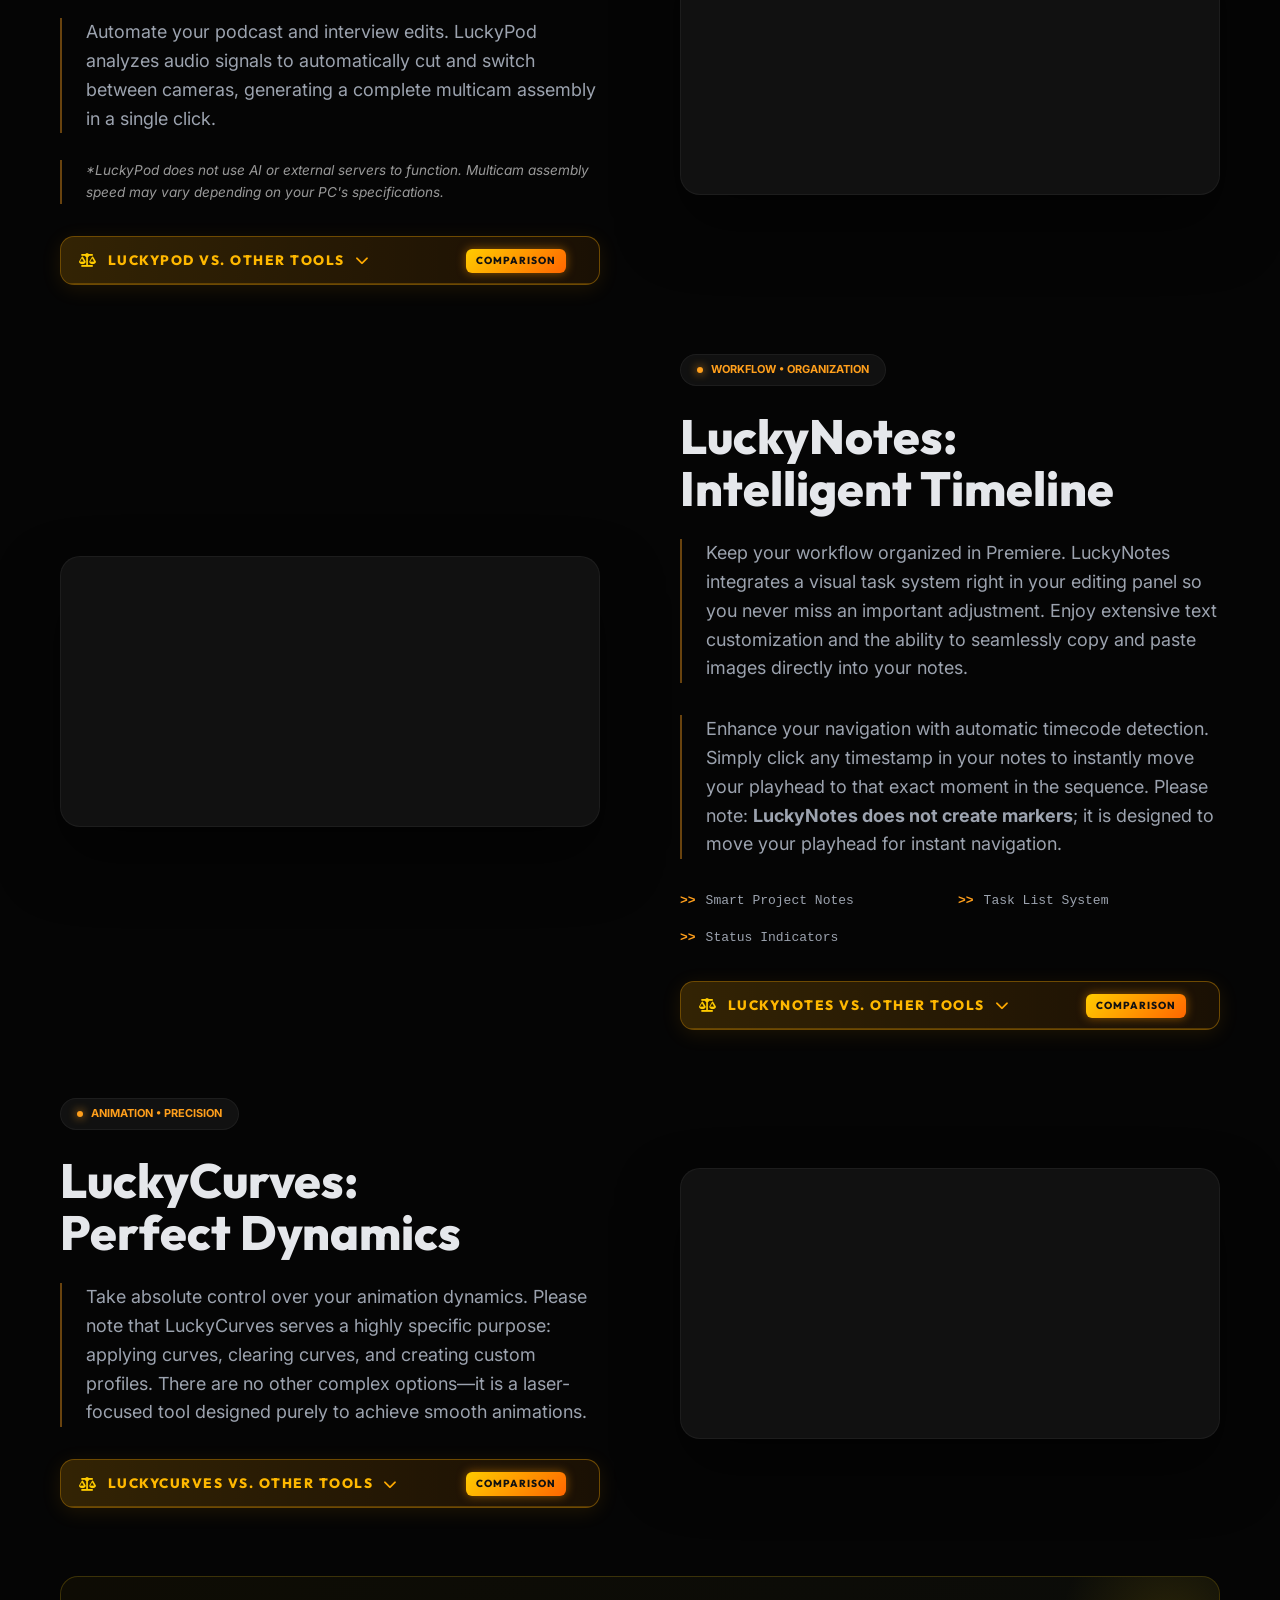
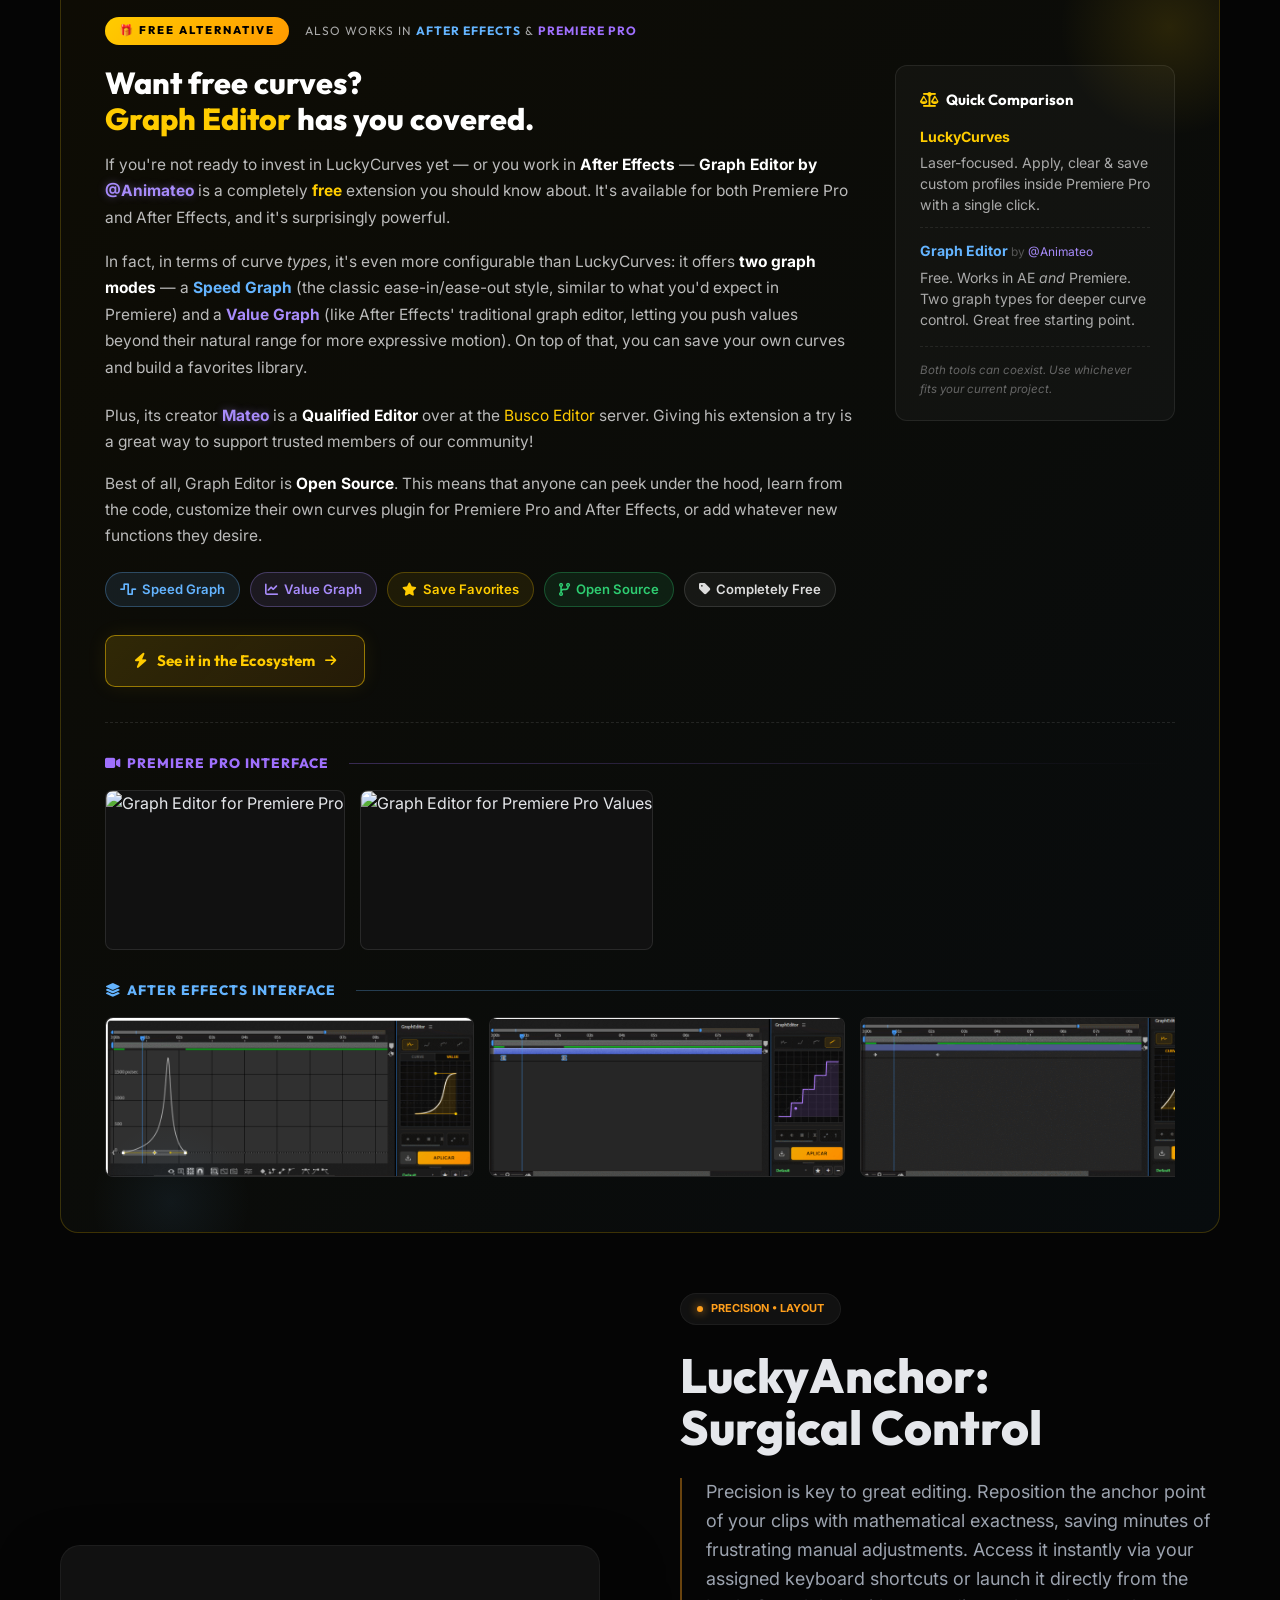
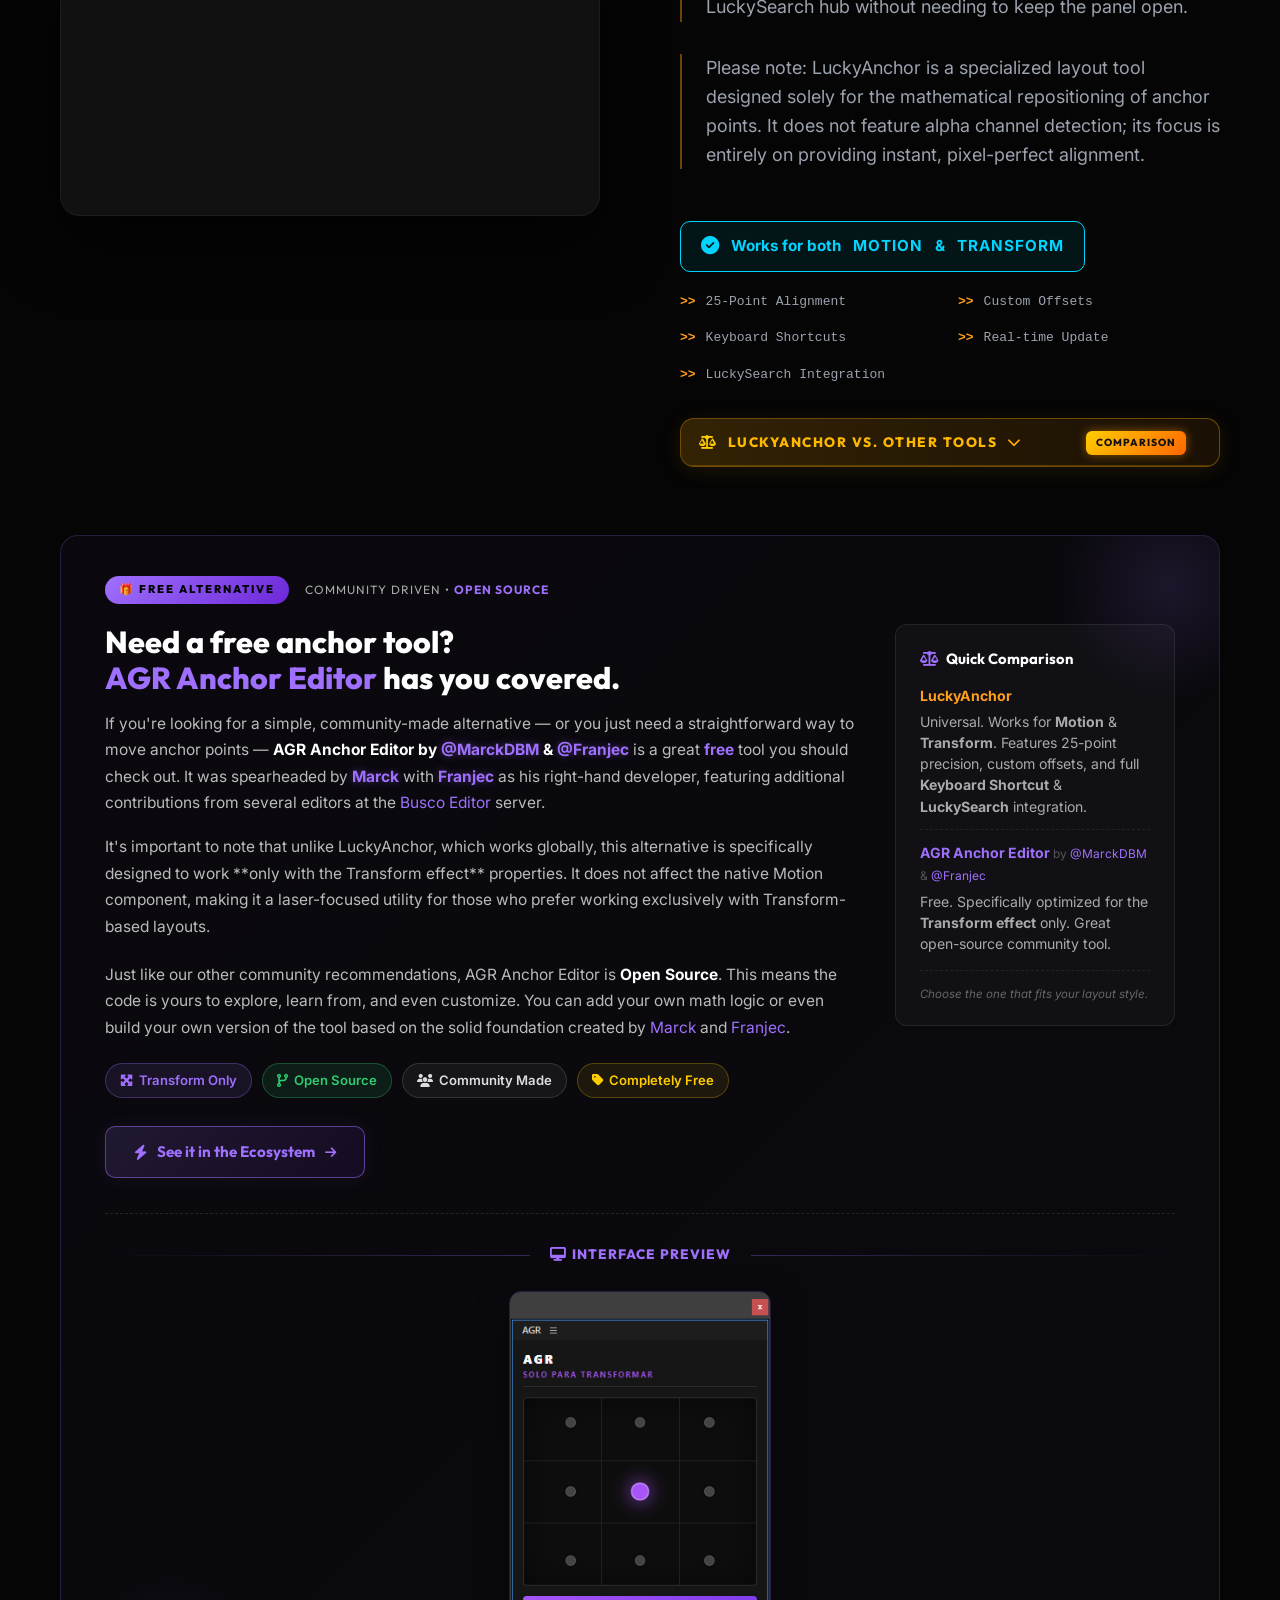
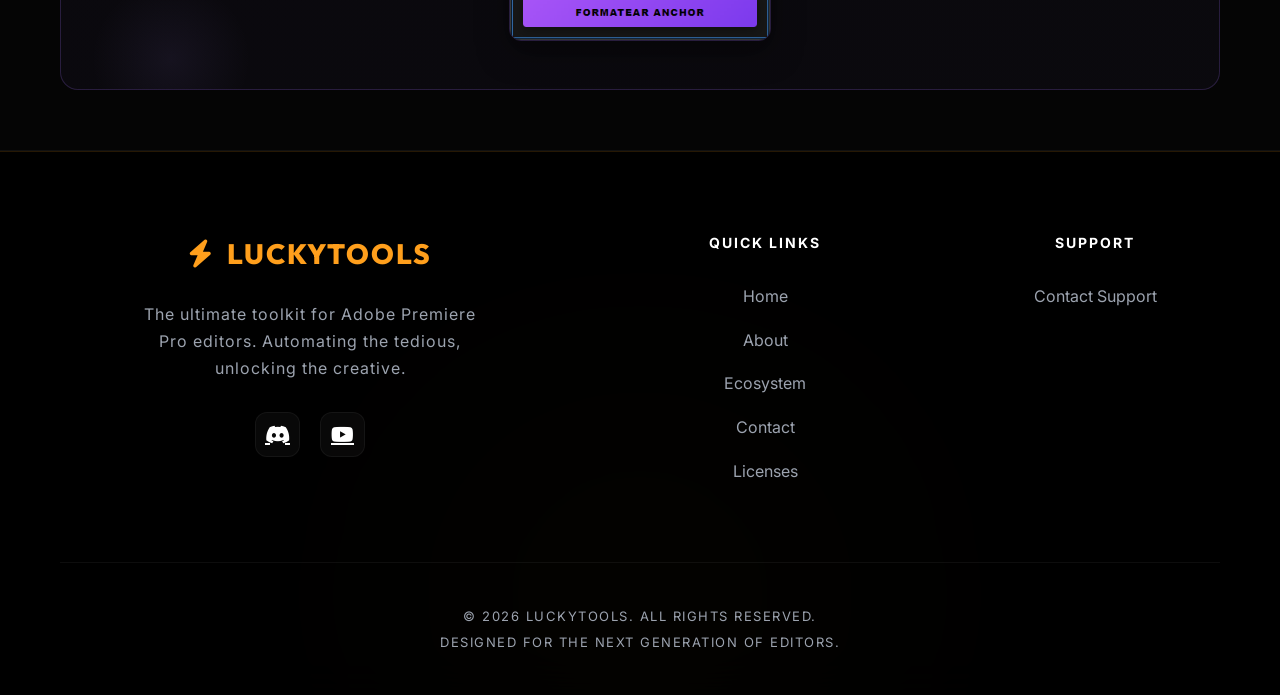
==== commit 1cf639e8: "Add files via upload" ====
--- a/index.html
+++ b/index.html
@@ -1149,7 +1149,7 @@
                                 <tbody>
                                     <tr><td>Audio-signal based camera switching</td><td class="ct-yes">Yes</td><td class="ct-yes">Yes</td></tr>
                                     <tr><td>Multicam assembly in one click</td><td class="ct-yes">Yes</td><td class="ct-yes">Yes</td></tr>
-                                    <tr><td>Supports &gt;2 POVs</td><td class="ct-partial">Not sure</td><td class="ct-yes">Yes</td></tr>
+                                    <tr><td>Supports &gt;2 POVs</td><td class="ct-partial">---</td><td class="ct-yes">Yes</td></tr>
                                     <tr><td>Manual camera selection</td><td class="ct-no">No</td><td class="ct-yes">Yes</td></tr>
                                     <tr><td>AI speaker detection</td><td class="ct-no">No</td><td class="ct-yes">Yes (AI)</td></tr>
                                     <tr><td>Auto zoom / punch-ins</td><td class="ct-no">No</td><td class="ct-yes">Yes</td></tr>
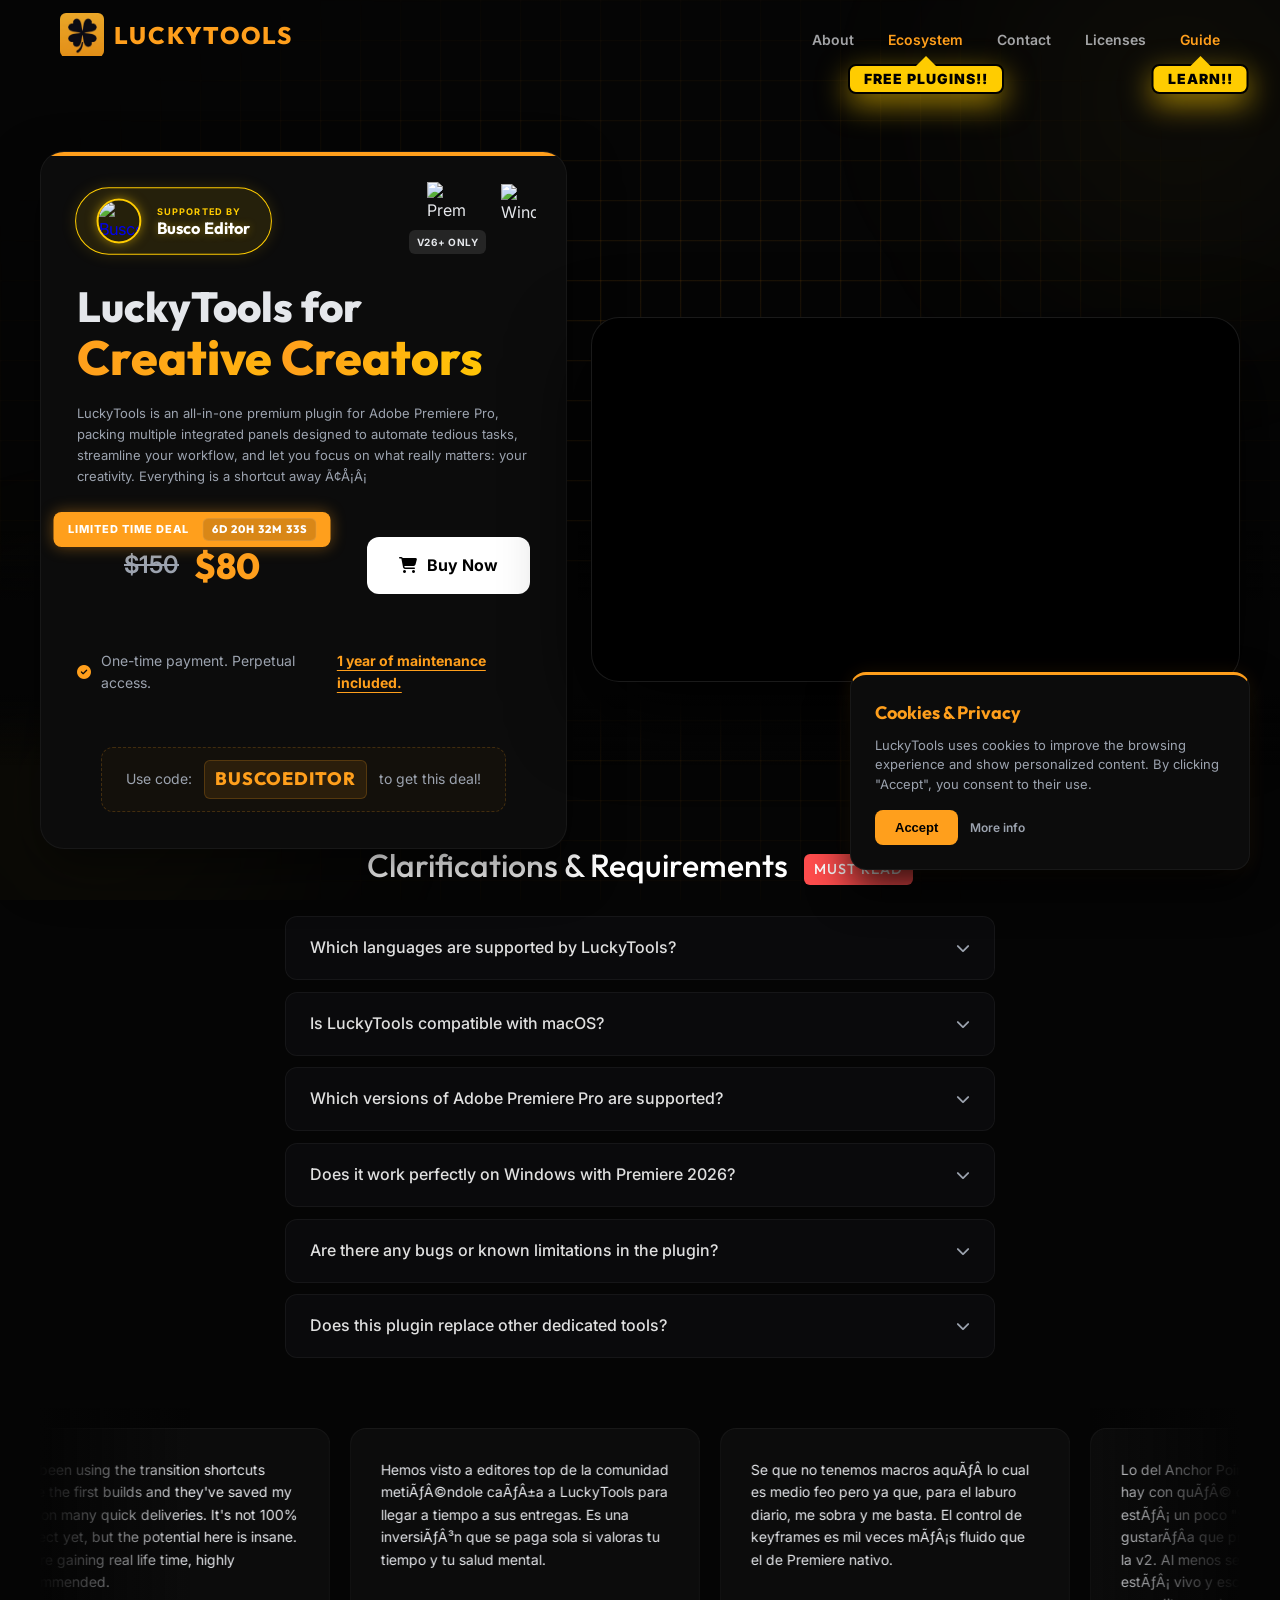
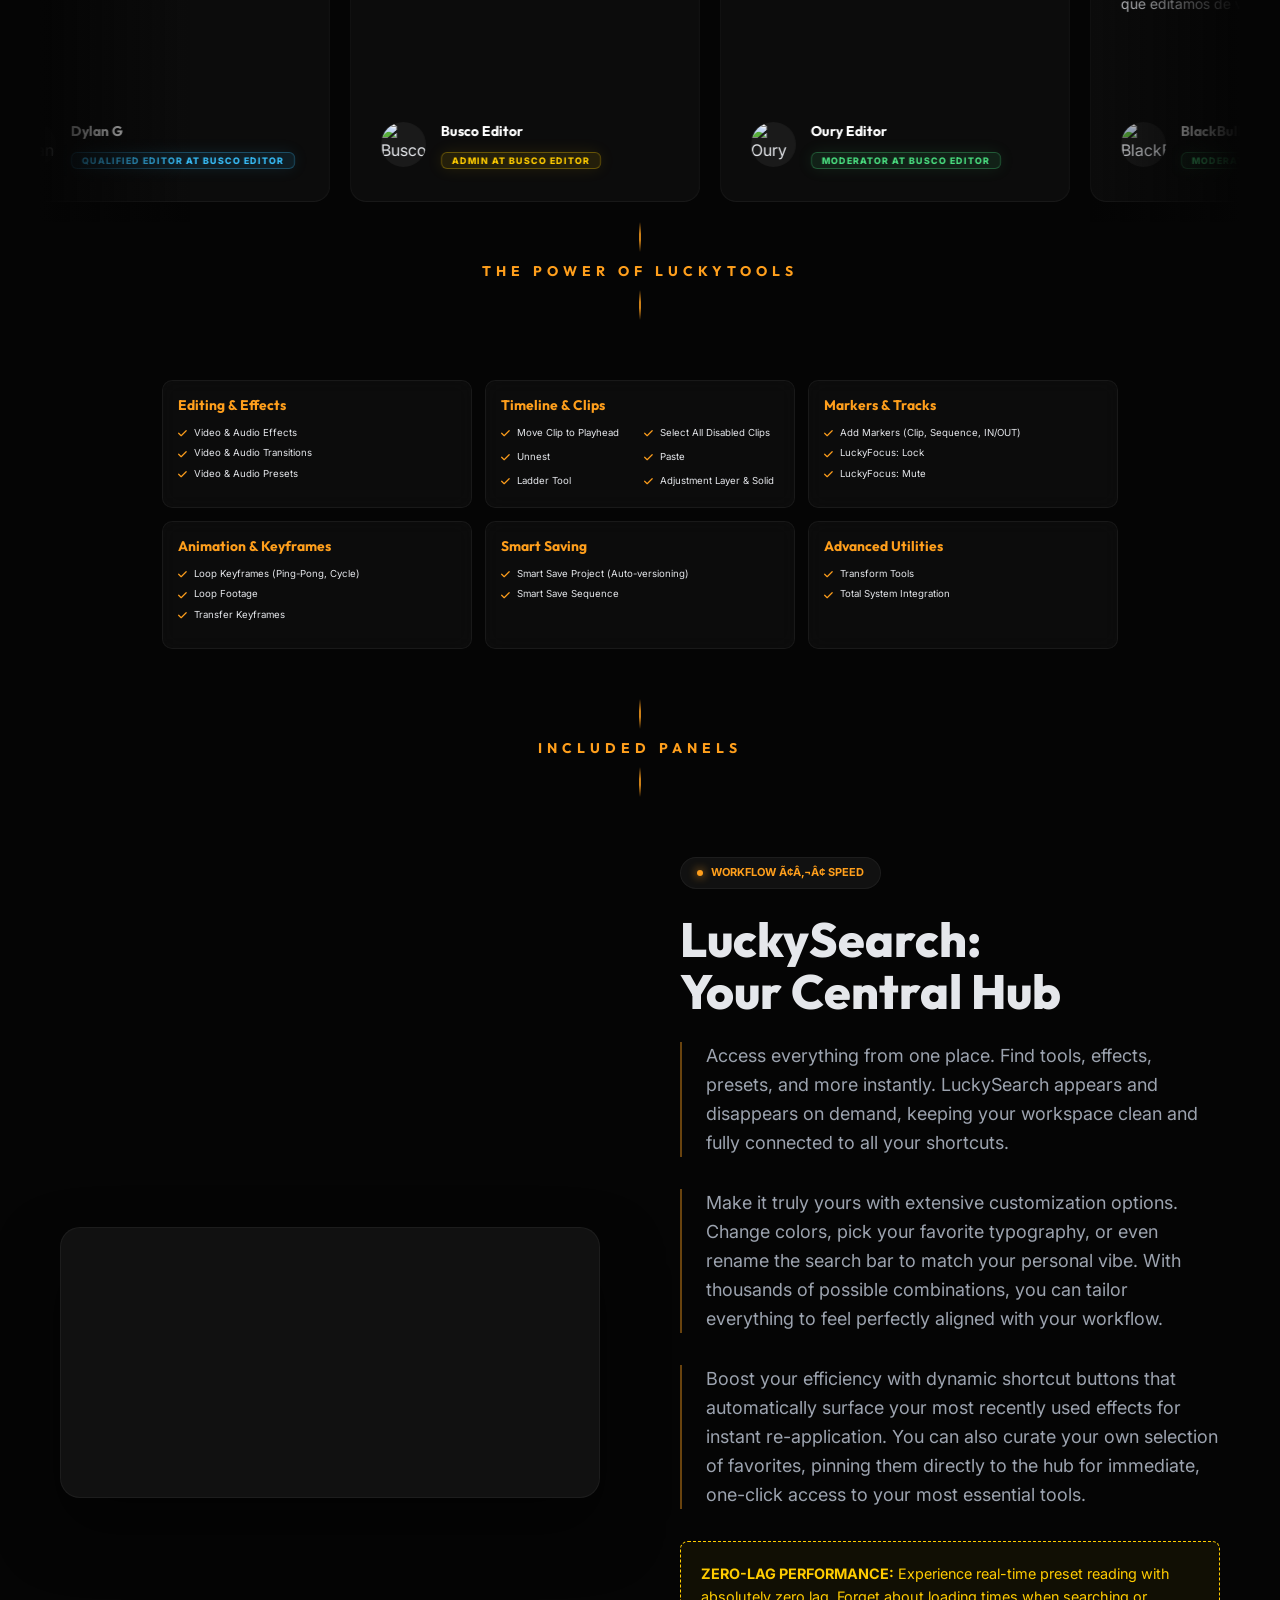
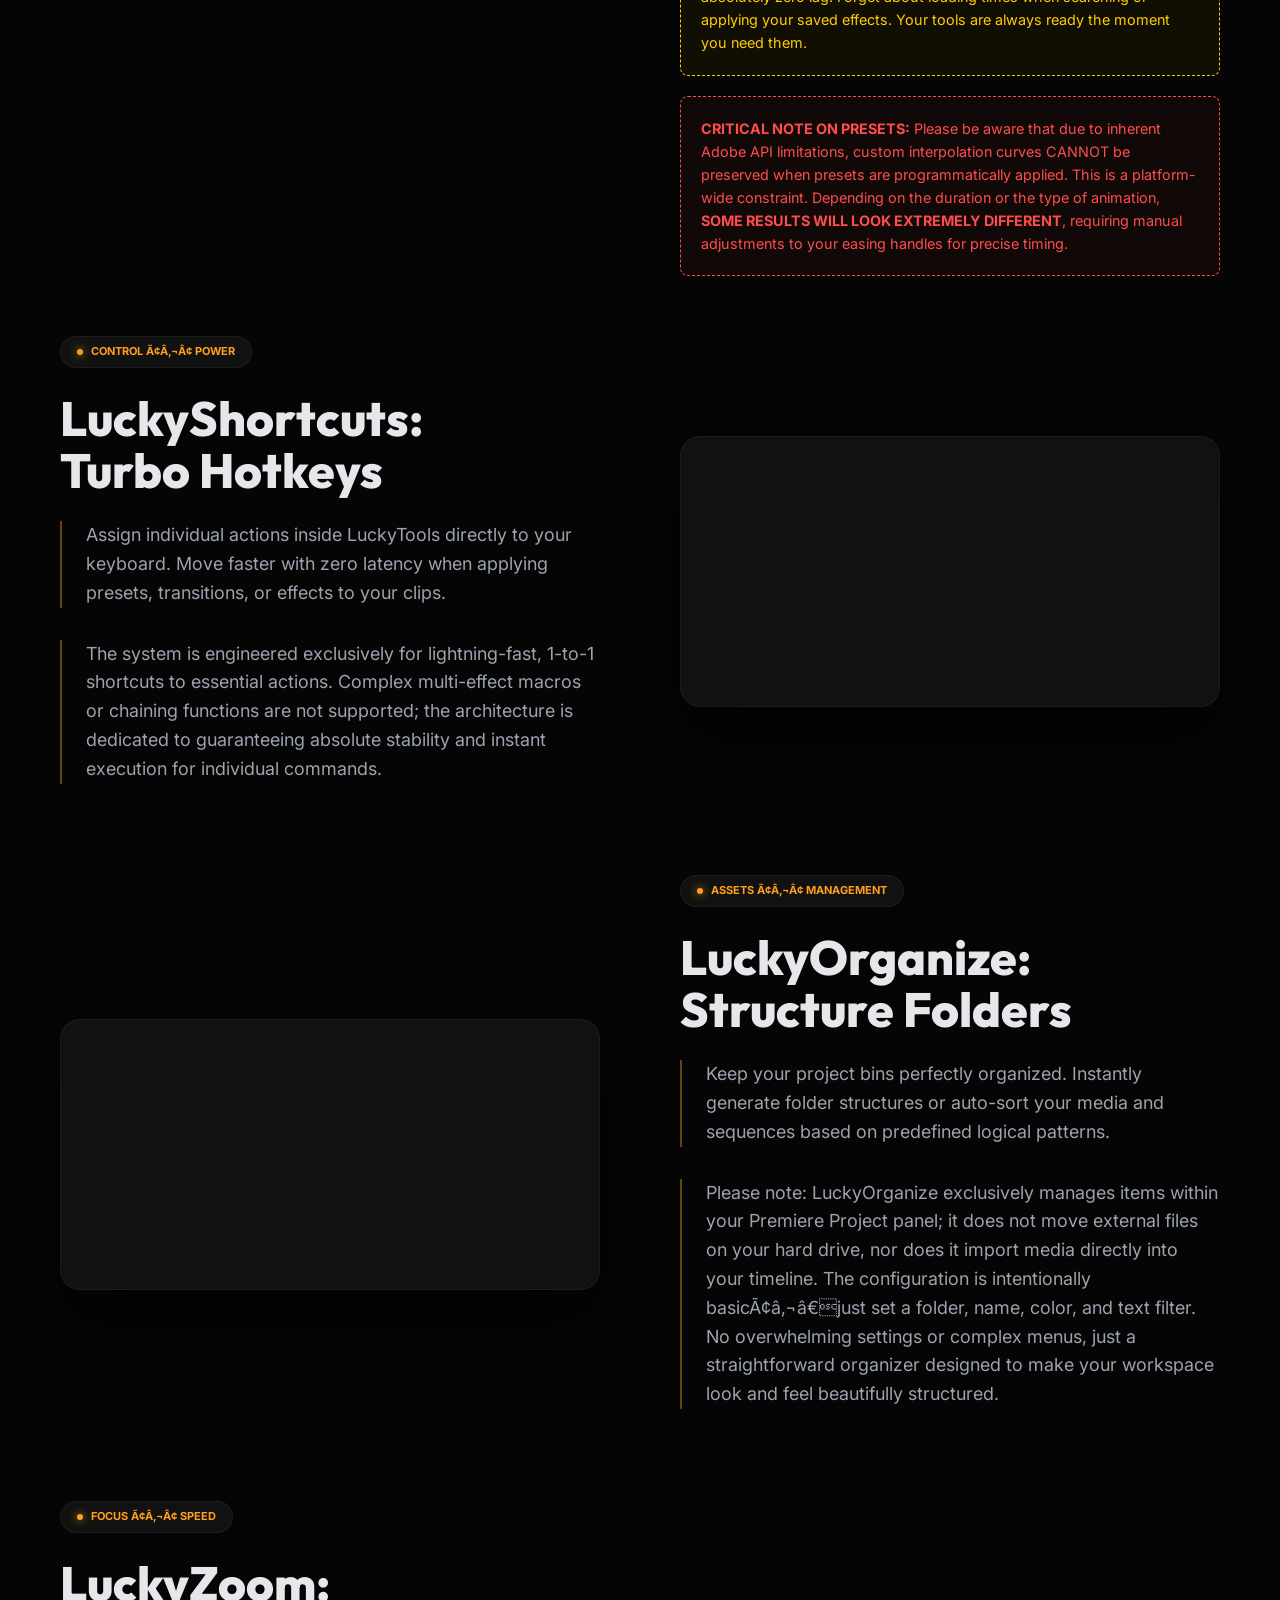
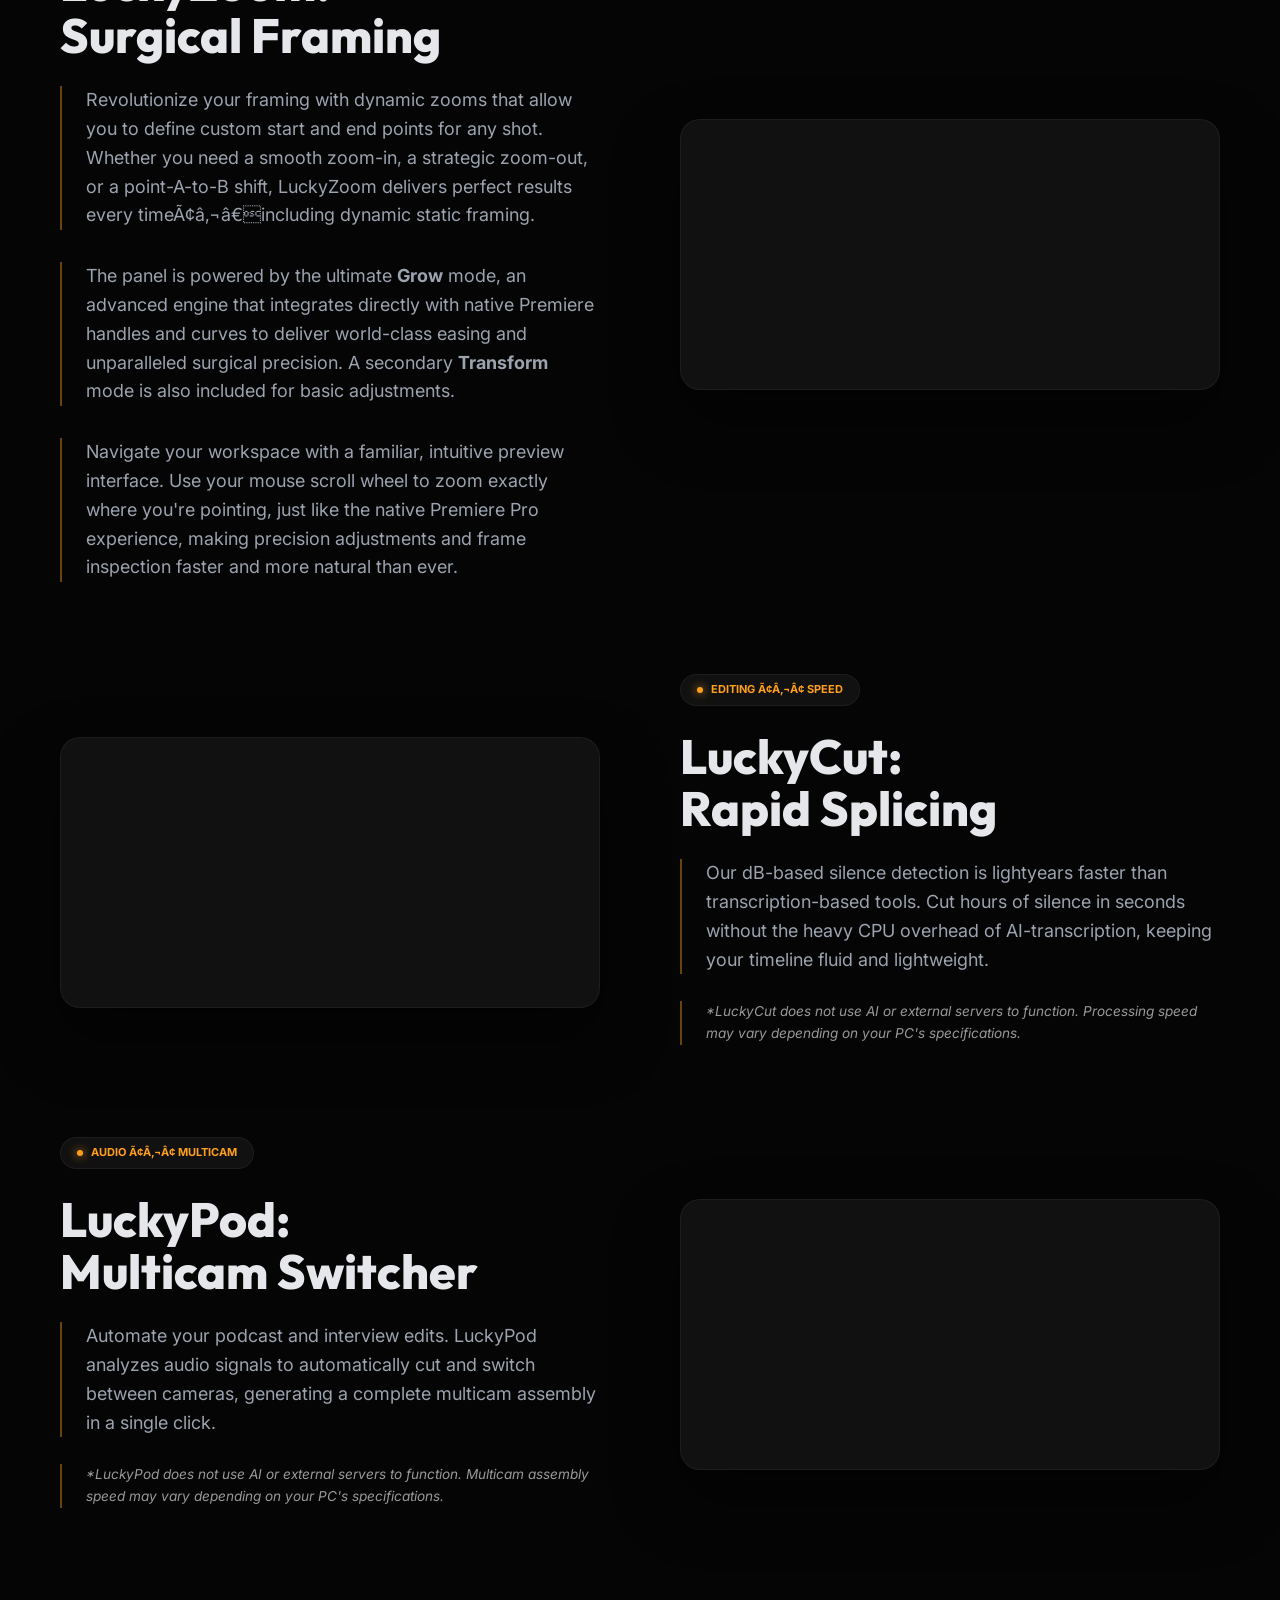
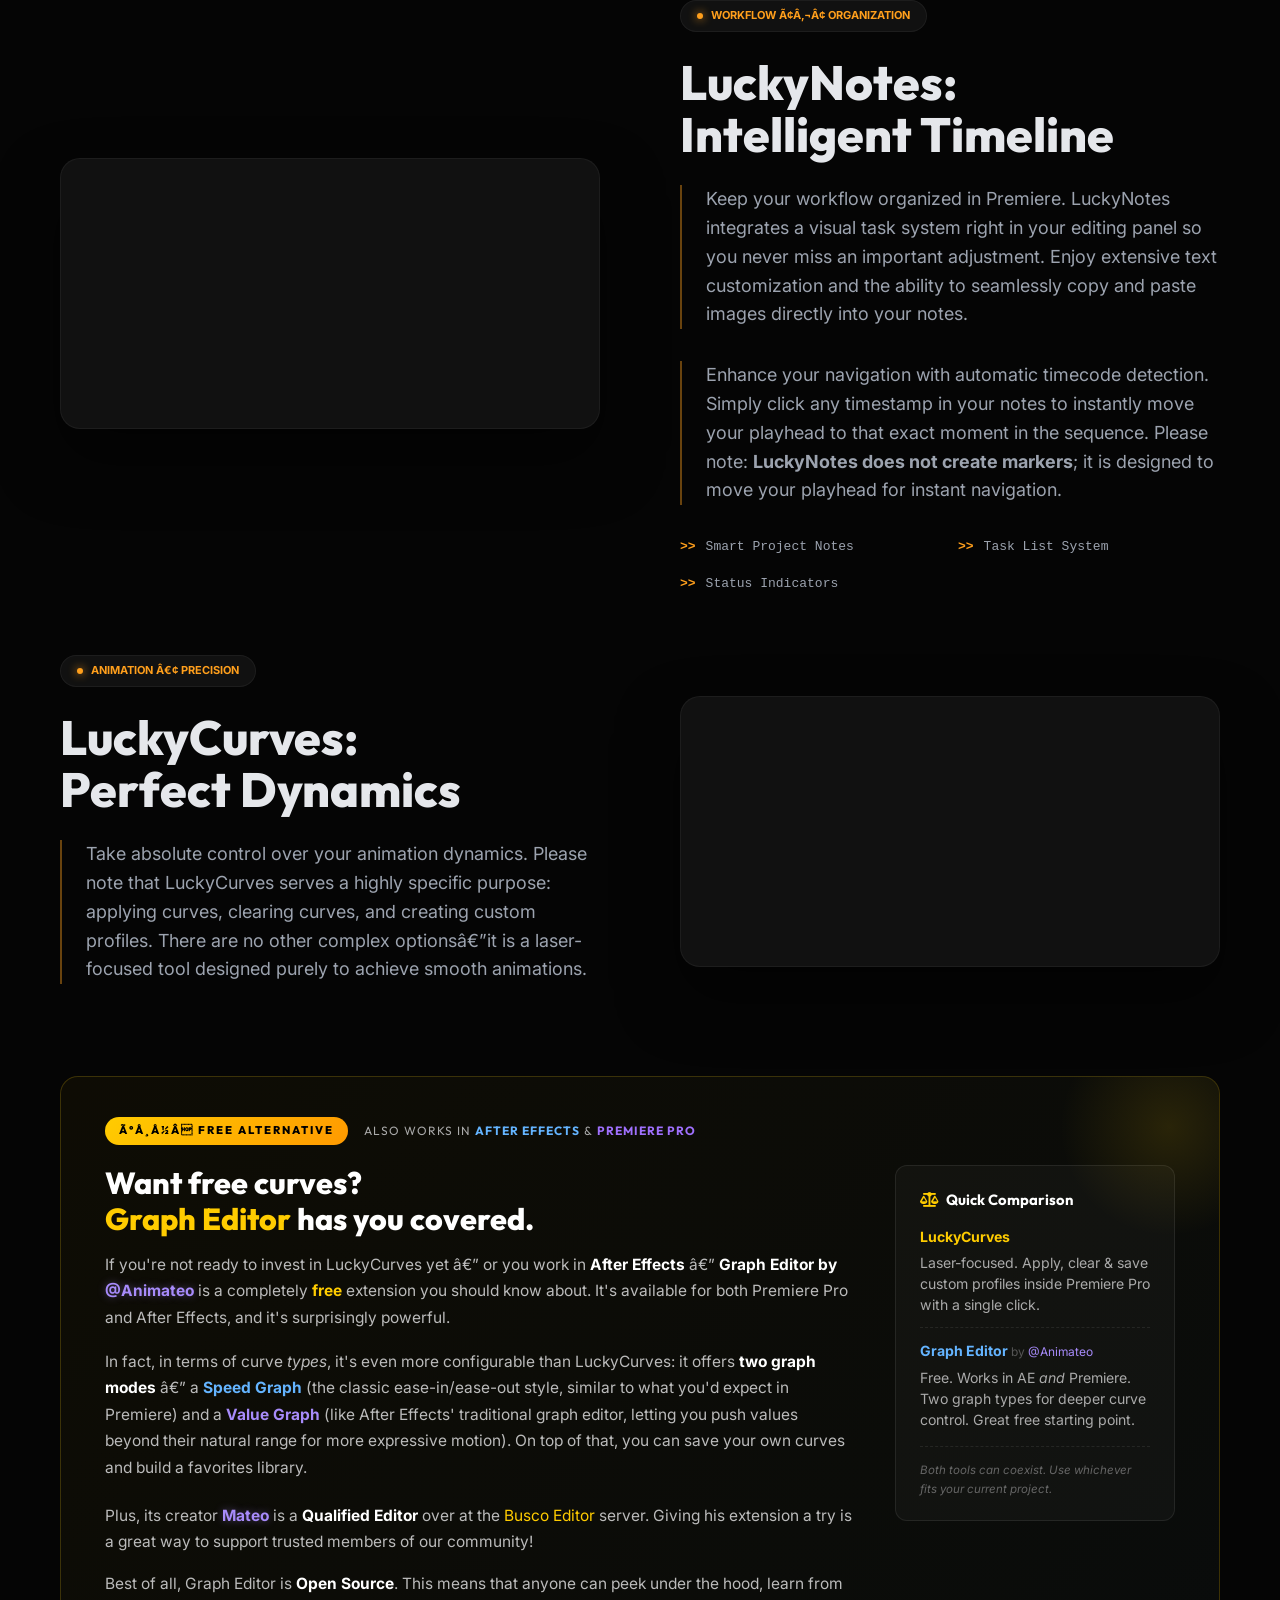
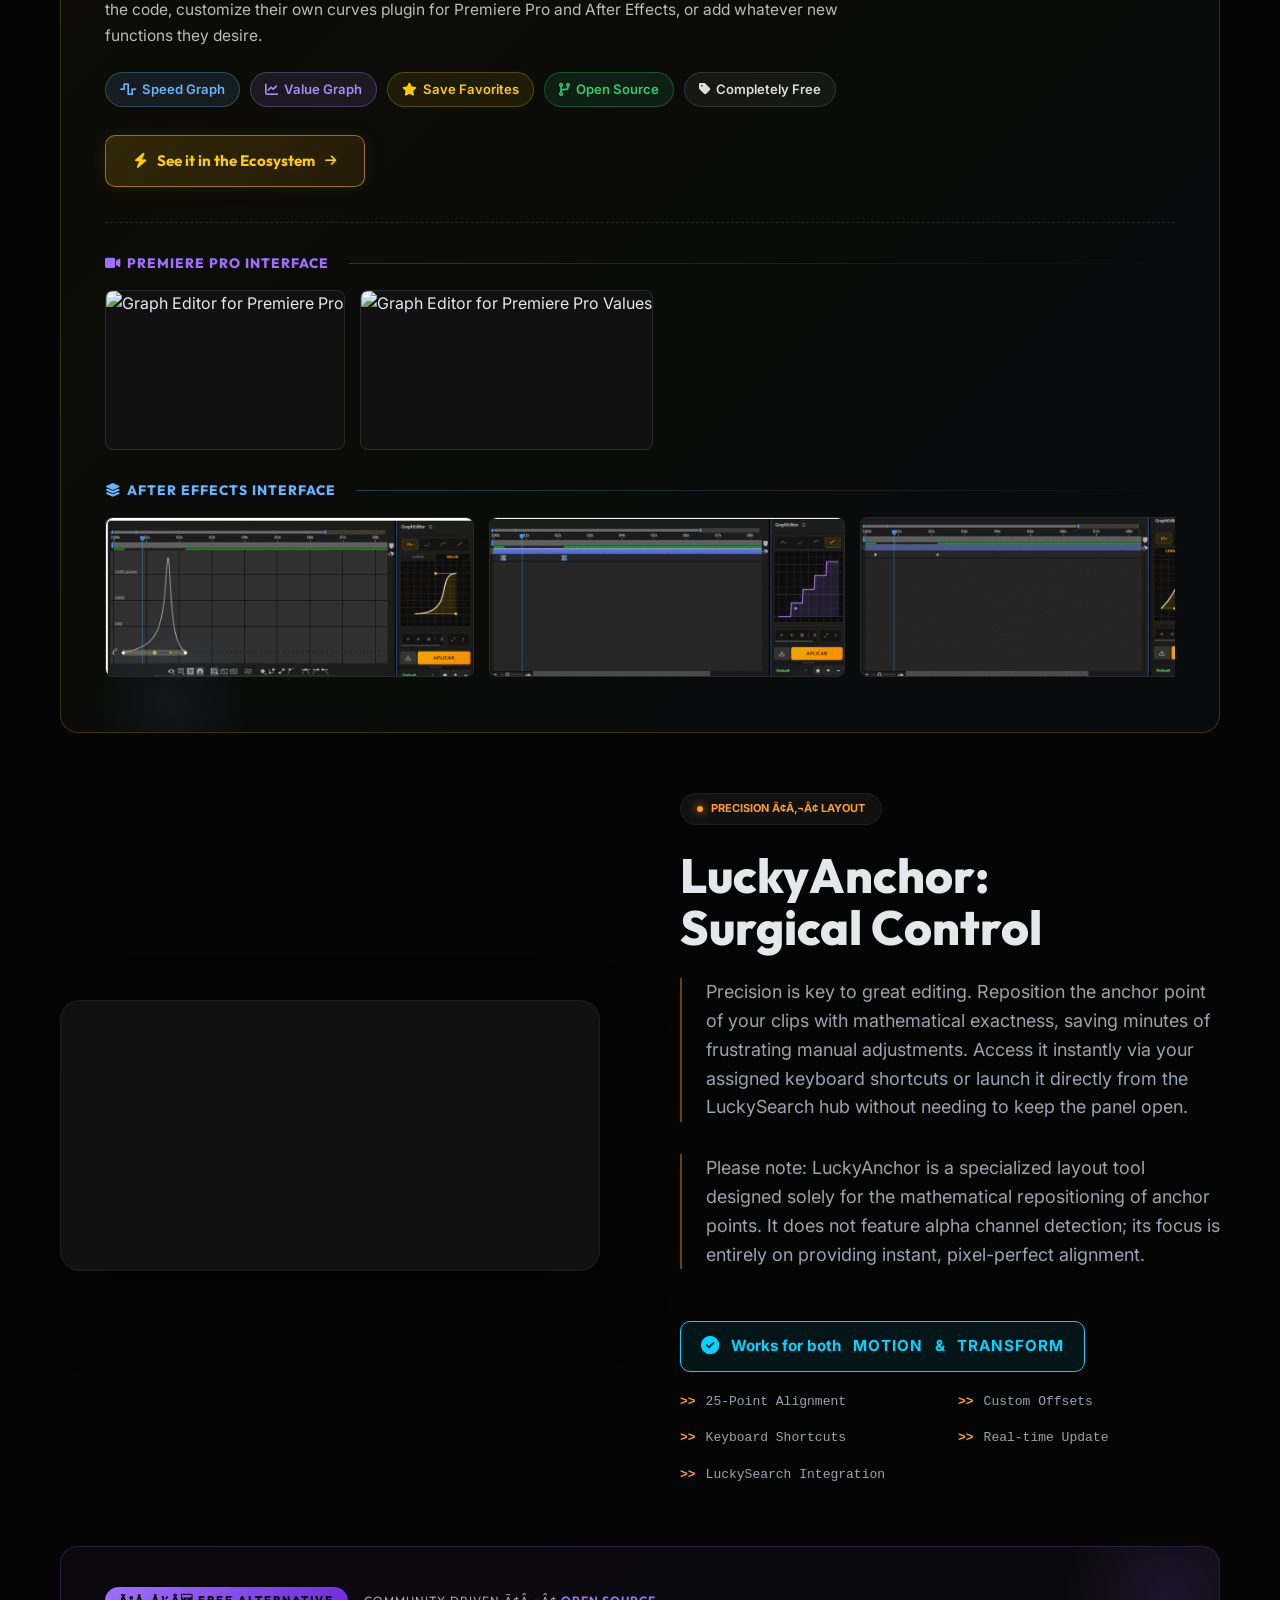
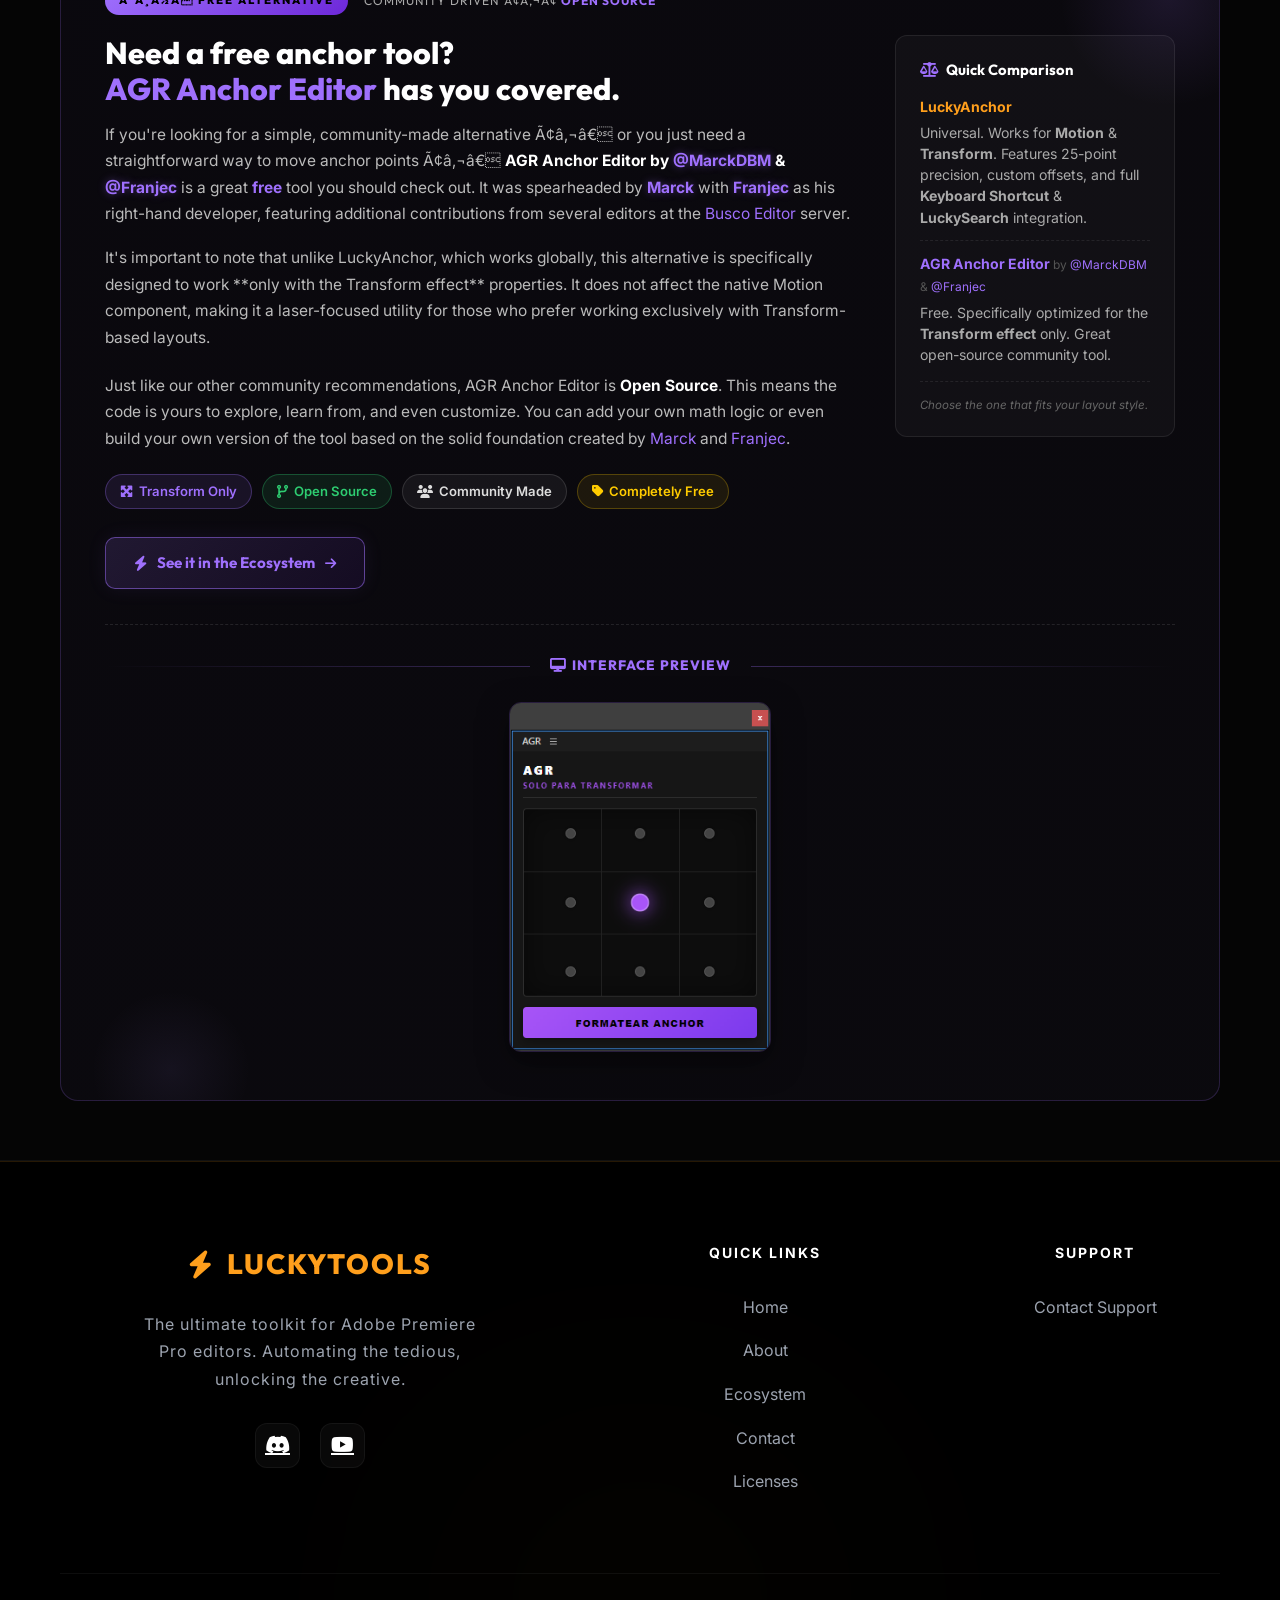
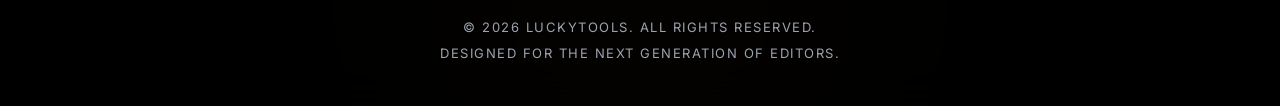
==== commit 746e3fb1: "Add files via upload" ====
--- a/index.html
+++ b/index.html
@@ -1,4 +1,4 @@
-<!DOCTYPE html>
+﻿<!DOCTYPE html>
 <html lang="en">
 
 <head>
@@ -135,7 +135,7 @@
             line-height: 1.4;
         }
         .req-modal-list li:before {
-            content: "•";
+            content: "Ã¢â‚¬Â¢";
             color: #ff9900;
             font-size: 1.5em;
             position: absolute;
@@ -186,14 +186,7 @@
         }
 
         /* ===== COMPARISON TABLE STYLES ===== */
-        .comparison-table-wrapper {
-            margin: 32px 0 8px 0;
-            border-radius: 14px;
-            overflow: hidden;
-            border: 1px solid rgba(255, 170, 0, 0.4);
-            background: rgba(255, 170, 0, 0.04);
-            box-shadow: 0 4px 20px rgba(255, 170, 0, 0.1);
-        }
+        
         .comparison-table-header {
             display: flex;
             align-items: center;
@@ -203,118 +196,19 @@
             border-bottom: 1px solid rgba(255, 170, 0, 0.25);
             font-family: 'Outfit', sans-serif;
             font-size: 0.85em;
-            font-weight: 800;
-            text-transform: uppercase;
-            letter-spacing: 1.5px;
-            color: #ffb800;
-            cursor: pointer;
-            user-select: none;
-            transition: all 0.3s;
-        }
-        .comparison-table-header::after {
-            content: "COMPARISON";
-            margin-left: auto;
-            margin-right: 15px;
-            background: linear-gradient(135deg, #ffcc00, #ff6600);
-            color: #111;
-            padding: 4px 10px;
-            border-radius: 6px;
-            font-size: 0.75em;
-            font-weight: 800;
-            letter-spacing: 1px;
-            box-shadow: 0 0 10px rgba(255, 150, 0, 0.5);
-        }
-        .comparison-table-header:hover {
-            background: linear-gradient(90deg, rgba(255, 170, 0, 0.25) 0%, rgba(255, 100, 0, 0.1) 100%);
-        }
-        .comparison-table-header i.toggle-icon {
-            margin-left: 0; /* Changed from auto since ::after now takes up the auto space */
-            transition: transform 0.3s ease;
-            color: #ffaa00;
-        }
-        .comparison-table-wrapper.open .comparison-table-header i.toggle-icon {
-            transform: rotate(180deg);
-        }
-        .comparison-table-body {
-            max-height: 0;
-            overflow: hidden;
-            transition: max-height 0.45s ease;
-        }
-        .comparison-table-wrapper.open .comparison-table-body {
-            max-height: 9999px;
-            transition: max-height 0.6s ease;
-        }
-        .comp-table {
-            width: 100%;
-            border-collapse: collapse;
-            font-family: 'Outfit', sans-serif;
-            font-size: 0.85em;
-        }
-        .comp-table thead tr {
-            background: rgba(255, 255, 255, 0.03);
-            border-bottom: 1px solid rgba(255, 255, 255, 0.07);
-        }
-        .comp-table thead th {
-            padding: 11px 16px;
-            text-align: left;
-            font-weight: 700;
-            font-size: 0.82em;
-            text-transform: uppercase;
-            letter-spacing: 0.8px;
-            color: #888;
-        }
-        .comp-table thead th:first-child {
-            color: #ccc;
             width: 40%;
         }
-        .comp-table thead th.col-lucky {
-            color: #ffcc00;
-        }
-        .comp-table thead th.col-other {
-            color: #64b4ff;
-        }
-        .comp-table tbody tr {
-            border-bottom: 1px solid rgba(255, 255, 255, 0.04);
-            transition: background 0.15s;
-        }
-        .comp-table tbody tr:last-child {
-            border-bottom: none;
-        }
-        .comp-table tbody tr:hover {
-            background: rgba(255, 255, 255, 0.025);
-        }
-        .comp-table tbody td {
-            padding: 10px 16px;
-            color: #bbb;
-            vertical-align: middle;
-        }
-        .comp-table tbody td:first-child {
-            color: #ddd;
-            font-weight: 500;
-        }
-        .comp-table tbody td.ct-yes {
-            color: #2ecc71;
-            font-weight: 700;
-        }
-        .comp-table tbody td.ct-no {
-            color: #e74c3c;
-            font-weight: 700;
-        }
-        .comp-table tbody td.ct-partial {
-            color: #f39c12;
-            font-weight: 700;
-        }
-        .comp-table tbody td.ct-yes::before { content: "✓ "; }
-        .comp-table tbody td.ct-no::before { content: "✕ "; }
-        .comp-table tbody td.ct-partial::before { content: "◑ "; }
-        .comp-table-note {
-            padding: 10px 16px;
-            font-size: 0.78em;
-            color: #555;
-            font-style: italic;
-            border-top: 1px solid rgba(255,255,255,0.04);
-            font-family: 'Outfit', sans-serif;
-        }
+        
+        
+        
+        
+        
+        
+        
+        
+        
+        
+        
     </style>
 </head>
 
@@ -406,7 +300,7 @@
                             </div>
                         </a>
                         <h1 translate="no">LuckyTools for <br> <span>Creative <span id="rotatingWord" class="word-rotate">Editors</span></span></h1>
-                        <p>LuckyTools is an all-in-one premium plugin for Adobe Premiere Pro, packing multiple integrated panels designed to automate tedious tasks, streamline your workflow, and let you focus on what really matters: your creativity. Everything is a shortcut away ⚡</p>
+                        <p>LuckyTools is an all-in-one premium plugin for Adobe Premiere Pro, packing multiple integrated panels designed to automate tedious tasks, streamline your workflow, and let you focus on what really matters: your creativity. Everything is a shortcut away Ã¢Å¡Â¡</p>
                         <div class="hero-actions">
                             <div class="main-actions">
                                 <div class="price-box">
@@ -517,7 +411,7 @@
                         <i class="fas fa-chevron-down"></i>
                     </div>
                     <div class="faq-answer">
-                        <p>Transparency is key: LuckyTools was built from the ground up with AI assistance. While it is an optimized and stable tool, it’s important to understand that it may not be as polished as software developed by large teams over many years. Because it was created with the help of AI, you might run into some quirks or minor bugs that wouldn’t be there in massive corporate tools.</p>
+                        <p>Transparency is key: LuckyTools was built from the ground up with AI assistance. While it is an optimized and stable tool, itÃ¢â‚¬â„¢s important to understand that it may not be as polished as software developed by large teams over many years. Because it was created with the help of AI, you might run into some quirks or minor bugs that wouldnÃ¢â‚¬â„¢t be there in massive corporate tools.</p>
                         <p>This is an evolving project. Please keep this in mind before purchasing; your support directly funds the ongoing updates and fixes that make these tools better for every editor in the community!</p>
                     </div>
                 </div>
@@ -528,7 +422,7 @@
                         <i class="fas fa-chevron-down"></i>
                     </div>
                     <div class="faq-answer">
-                        <p>It does not intend to. The focus with LuckyTools is to group everyday functions to speed up workflows quickly and easily. Because of this, the tools are straightforward in terms of configuration and depth—the goal is to maintain ease of use without overwhelming settings or complex menus.</p>
+                        <p>It does not intend to. The focus with LuckyTools is to group everyday functions to speed up workflows quickly and easily. Because of this, the tools are straightforward in terms of configuration and depthÃ¢â‚¬â€the goal is to maintain ease of use without overwhelming settings or complex menus.</p>
                         <p>LuckyTools values the hard work and dedication of the developers behind established tools and does not seek to replace them. Their dedicated plugins are optimized and comprehensive. LuckyTools is a tool developed for editors, by editors, aiming to make the job just a little bit easier. If highly advanced features are required, those specialized alternatives remain the best option.</p>
                         <p><strong>Ultimately, the true vision behind LuckyTools is to act as a unified ecosystem</strong>, where all its panels and tools communicate seamlessly with each other to multiply your efficiency across the entire editing process.</p>
                     </div>
@@ -563,7 +457,7 @@
 
                     <!-- Review 2 -->
                     <div class="review-card">
-                        <p class="review-text">Hemos visto a editores top de la comunidad metiéndole caña a LuckyTools para llegar a tiempo a sus entregas. Es una inversión que se paga sola si valoras tu tiempo y tu salud mental.</p>
+                        <p class="review-text">Hemos visto a editores top de la comunidad metiÃƒÂ©ndole caÃƒÂ±a a LuckyTools para llegar a tiempo a sus entregas. Es una inversiÃƒÂ³n que se paga sola si valoras tu tiempo y tu salud mental.</p>
                         <div class="reviewer-info">
                             <a href="https://x.com/BuscoEditor" target="_blank" class="reviewer-profile-link">
                                 <img src="busco.jpg" alt="Busco Editor" class="avatar">
@@ -581,7 +475,7 @@
 
                     <!-- Review 3 -->
                     <div class="review-card">
-                        <p class="review-text">Se que no tenemos macros aquí lo cual es medio feo pero ya que, para el laburo diario, me sobra y me basta. El control de keyframes es mil veces más fluido que el de Premiere nativo.</p>
+                        <p class="review-text">Se que no tenemos macros aquÃƒÂ­ lo cual es medio feo pero ya que, para el laburo diario, me sobra y me basta. El control de keyframes es mil veces mÃƒÂ¡s fluido que el de Premiere nativo.</p>
                         <div class="reviewer-info">
                             <a href="https://x.com/Giovanni_0108" target="_blank" class="reviewer-profile-link">
                                 <img src="oury.jpg" alt="Oury Editor" class="avatar">
@@ -599,7 +493,7 @@
 
                     <!-- Review 4 -->
                     <div class="review-card">
-                        <p class="review-text">Lo del Anchor Point es quirúrgico, no hay con qué darle. Eso sí, el Unnest está un poco "verde" todavía y me gustaría que procesara clips en lote en la v2. Al menos se nota que el proyecto está vivo y escuchan el feedback de los que editamos de verdad.</p>
+                        <p class="review-text">Lo del Anchor Point es quirÃƒÂºrgico, no hay con quÃƒÂ© darle. Eso sÃƒÂ­, el Unnest estÃƒÂ¡ un poco "verde" todavÃƒÂ­a y me gustarÃƒÂ­a que procesara clips en lote en la v2. Al menos se nota que el proyecto estÃƒÂ¡ vivo y escuchan el feedback de los que editamos de verdad.</p>
                         <div class="reviewer-info">
                             <a href="https://x.com/BlackBullAE" target="_blank" class="reviewer-profile-link">
                                 <img src="blackbull.jpg" alt="BlackBull Designer" class="avatar">
@@ -617,7 +511,7 @@
 
                     <!-- Review 5 -->
                     <div class="review-card">
-                        <p class="review-text">Un cambio total para mi flujo. Es un poco incómodo no tener botón de deshacer en LuckySearch, pero ya ni modo, el tiempo que ahorro es increíble. ¡Esperando la v2.0!</p>
+                        <p class="review-text">Un cambio total para mi flujo. Es un poco incÃƒÂ³modo no tener botÃƒÂ³n de deshacer en LuckySearch, pero ya ni modo, el tiempo que ahorro es increÃƒÂ­ble. Ã‚Â¡Esperando la v2.0!</p>
                         <div class="reviewer-info">
                             <a href="https://x.com/YermacJ" target="_blank" class="reviewer-profile-link">
                                 <img src="ermac.jpg" alt="Ermac" class="avatar">
@@ -635,7 +529,7 @@
                     
                     <!-- Review 6 -->
                     <div class="review-card">
-                        <p class="review-text">Ta' bueno, ahorra tiempo y "plata", aun le falta refinar varias cosas pero si se sigue actualizando irá bien. La personalización está buena pero está demasiado centrado en ello más que algunas funciones, espero que lleguen más actualizaciones o sino me vuelvo pirata y lo publico gratis a todos</p>
+                        <p class="review-text">Ta' bueno, ahorra tiempo y "plata", aun le falta refinar varias cosas pero si se sigue actualizando irÃƒÂ¡ bien. La personalizaciÃƒÂ³n estÃƒÂ¡ buena pero estÃƒÂ¡ demasiado centrado en ello mÃƒÂ¡s que algunas funciones, espero que lleguen mÃƒÂ¡s actualizaciones o sino me vuelvo pirata y lo publico gratis a todos</p>
                         <div class="reviewer-info">
                             <a href="https://www.youtube.com/@MarckDBM" target="_blank" class="reviewer-profile-link">
                                 <img src="marck.jpg?v=1" alt="Marck" class="avatar">
@@ -673,7 +567,7 @@
 
                     <!-- Review 2 -->
                     <div class="review-card">
-                        <p class="review-text">Hemos visto a editores top de la comunidad metiéndole caña a LuckyTools para llegar a tiempo a sus entregas. Es una inversión que se paga sola si valoras tu tiempo y tu salud mental.</p>
+                        <p class="review-text">Hemos visto a editores top de la comunidad metiÃƒÂ©ndole caÃƒÂ±a a LuckyTools para llegar a tiempo a sus entregas. Es una inversiÃƒÂ³n que se paga sola si valoras tu tiempo y tu salud mental.</p>
                         <div class="reviewer-info">
                             <a href="https://x.com/BuscoEditor" target="_blank" class="reviewer-profile-link">
                                 <img src="busco.jpg" alt="Busco Editor" class="avatar">
@@ -691,7 +585,7 @@
 
                     <!-- Review 3 -->
                     <div class="review-card">
-                        <p class="review-text">Se que no tenemos macros aquí lo cual es medio feo pero ya que, para el laburo diario, me sobra y me basta. El control de keyframes es mil veces más fluido que el de Premiere nativo.</p>
+                        <p class="review-text">Se que no tenemos macros aquÃƒÂ­ lo cual es medio feo pero ya que, para el laburo diario, me sobra y me basta. El control de keyframes es mil veces mÃƒÂ¡s fluido que el de Premiere nativo.</p>
                         <div class="reviewer-info">
                             <a href="https://x.com/Giovanni_0108" target="_blank" class="reviewer-profile-link">
                                 <img src="oury.jpg" alt="Oury Editor" class="avatar">
@@ -709,7 +603,7 @@
 
                     <!-- Review 4 -->
                     <div class="review-card">
-                        <p class="review-text">Lo del Anchor Point es quirúrgico, no hay con qué darle. Eso sí, el Unnest está un poco "verde" todavía y me gustaría que procesara clips en lote en la v2. Al menos se nota que el proyecto está vivo y escuchan el feedback de los que editamos de verdad.</p>
+                        <p class="review-text">Lo del Anchor Point es quirÃƒÂºrgico, no hay con quÃƒÂ© darle. Eso sÃƒÂ­, el Unnest estÃƒÂ¡ un poco "verde" todavÃƒÂ­a y me gustarÃƒÂ­a que procesara clips en lote en la v2. Al menos se nota que el proyecto estÃƒÂ¡ vivo y escuchan el feedback de los que editamos de verdad.</p>
                         <div class="reviewer-info">
                             <a href="https://x.com/BlackBullAE" target="_blank" class="reviewer-profile-link">
                                 <img src="blackbull.jpg" alt="BlackBull Designer" class="avatar">
@@ -727,7 +621,7 @@
 
                     <!-- Review 5 -->
                     <div class="review-card">
-                        <p class="review-text">Un cambio total para mi flujo. Es un poco incómodo no tener botón de deshacer en LuckySearch, pero ya ni modo, el tiempo que ahorro es increíble. ¡Esperando la v2.0!</p>
+                        <p class="review-text">Un cambio total para mi flujo. Es un poco incÃƒÂ³modo no tener botÃƒÂ³n de deshacer en LuckySearch, pero ya ni modo, el tiempo que ahorro es increÃƒÂ­ble. Ã‚Â¡Esperando la v2.0!</p>
                         <div class="reviewer-info">
                             <a href="https://x.com/YermacJ" target="_blank" class="reviewer-profile-link">
                                 <img src="ermac.jpg" alt="Ermac" class="avatar">
@@ -745,7 +639,7 @@
 
                     <!-- Review 6 -->
                     <div class="review-card">
-                        <p class="review-text">Ta' bueno, ahorra tiempo y "plata", aun le falta refinar varias cosas pero si se sigue actualizando irá bien. La personalización está buena pero está demasiado centrado en ello más que algunas funciones, espero que lleguen más actualizaciones o sino me vuelvo pirata y lo publico gratis a todos</p>
+                        <p class="review-text">Ta' bueno, ahorra tiempo y "plata", aun le falta refinar varias cosas pero si se sigue actualizando irÃƒÂ¡ bien. La personalizaciÃƒÂ³n estÃƒÂ¡ buena pero estÃƒÂ¡ demasiado centrado en ello mÃƒÂ¡s que algunas funciones, espero que lleguen mÃƒÂ¡s actualizaciones o sino me vuelvo pirata y lo publico gratis a todos</p>
                         <div class="reviewer-info">
                             <a href="https://www.youtube.com/@MarckDBM" target="_blank" class="reviewer-profile-link">
                                 <img src="marck.jpg?v=1" alt="Marck" class="avatar">
@@ -866,7 +760,7 @@
                 <div class="feature-content reveal reveal-right">
                     <div class="feature-badge">
                         <div class="dot"></div>
-                        <span>Workflow • Speed</span>
+                        <span>Workflow Ã¢â‚¬Â¢ Speed</span>
                     </div>
                     <h3>LuckySearch: <br>Your Central Hub</h3>
                     <p>Access everything from one place. Find tools, effects, presets, and more instantly. LuckySearch appears and disappears on demand, keeping your workspace clean and fully connected to all your shortcuts.</p>
@@ -879,39 +773,7 @@
                         <strong>Critical Note on Presets:</strong> Please be aware that due to inherent Adobe API limitations, custom interpolation curves CANNOT be preserved when presets are programmatically applied. This is a platform-wide constraint. Depending on the duration or the type of animation, <strong>some results will look extremely different</strong>, requiring manual adjustments to your easing handles for precise timing.
                     </div>
 
-                    <!-- COMPARISON TABLE: LuckySearch -->
-                    <div class="comparison-table-wrapper" id="ct-luckysearch">
-                        <div class="comparison-table-header" onclick="document.getElementById('ct-luckysearch').classList.toggle('open')">
-                            <i class="fas fa-balance-scale" style="color:#ffcc00;"></i>
-                            LuckySearch vs. Other Tools
-                            <i class="fas fa-chevron-down toggle-icon"></i>
-                        </div>
-                        <div class="comparison-table-body">
-                            <table class="comp-table">
-                                <thead><tr>
-                                    <th>Feature</th>
-                                    <th class="col-lucky">LuckySearch</th>
-                                    <th class="col-other">Other Plugins</th>
-                                </tr></thead>
-                                <tbody>
-                                    <tr><td>Apply effects/presets via search</td><td class="ct-yes">Yes</td><td class="ct-yes">Yes</td></tr>
-                                    <tr><td>Zero-lag preset reading <span style="color:#666; font-weight:400; font-size:0.88em;">(save your preset in Premiere and it appears instantly in the bar)</span></td><td class="ct-yes">Yes</td><td class="ct-no">No</td></tr>
-                                    <tr><td>EN/ES bilingual search (e.g. "glow" → "brillo")</td><td class="ct-yes">Yes</td><td class="ct-no">No</td></tr>
-                                    <tr><td>Visual customization (colors, fonts)</td><td class="ct-yes">Yes</td><td class="ct-no">No</td></tr>
-                                    <tr><td>Rename the search bar</td><td class="ct-yes">Yes</td><td class="ct-no">No</td></tr>
-                                    <tr><td>Recent-used shortcut buttons</td><td class="ct-yes">Yes</td><td class="ct-no">No</td></tr>
-                                    <tr><td>Pinned favorites</td><td class="ct-yes">Yes</td><td class="ct-no">No</td></tr>
-                                    <tr><td>Macro / action chaining</td><td class="ct-no">No</td><td class="ct-yes">Yes</td></tr>
-                                    <tr><td>macOS support</td><td class="ct-no">No</td><td class="ct-yes">Yes</td></tr>
-                                    <tr><td>LuckyTools ecosystem integration</td><td class="ct-yes">Yes</td><td class="ct-no">No</td></tr>
-                                    <tr><td>Control Surface support</td><td class="ct-no">No</td><td class="ct-yes">Yes</td></tr>
-                                    <tr><td>Collapsible / minimizable categories</td><td class="ct-yes">Yes</td><td class="ct-no">No</td></tr>
-                                    <tr><td>Adjust Effect Controls properties</td><td class="ct-no">No</td><td class="ct-yes">Yes</td></tr>
-                                    <tr><td>Premiere versions below v26 support</td><td class="ct-no">No</td><td class="ct-yes">Yes</td></tr>
-                                </tbody>
-                            </table>
-                        </div>
-                    </div>
+
                 </div>
             </div>
 
@@ -926,40 +788,13 @@
                 <div class="feature-content reveal reveal-left">
                     <div class="feature-badge">
                         <div class="dot"></div>
-                        <span>Control • Power</span>
+                        <span>Control Ã¢â‚¬Â¢ Power</span>
                     </div>
                     <h3>LuckyShortcuts: <br>Turbo Hotkeys</h3>
                     <p>Assign individual actions inside LuckyTools directly to your keyboard. Move faster with zero latency when applying presets, transitions, or effects to your clips.</p>
                     <p>The system is engineered exclusively for lightning-fast, 1-to-1 shortcuts to essential actions. Complex multi-effect macros or chaining functions are not supported; the architecture is dedicated to guaranteeing absolute stability and instant execution for individual commands.</p>
 
-                    <!-- COMPARISON TABLE: LuckyShortcuts -->
-                    <div class="comparison-table-wrapper" id="ct-luckyshortcuts">
-                        <div class="comparison-table-header" onclick="document.getElementById('ct-luckyshortcuts').classList.toggle('open')">
-                            <i class="fas fa-balance-scale" style="color:#ffcc00;"></i>
-                            LuckyShortcuts vs. Other Tools
-                            <i class="fas fa-chevron-down toggle-icon"></i>
-                        </div>
-                        <div class="comparison-table-body">
-                            <table class="comp-table">
-                                <thead><tr>
-                                    <th>Feature</th>
-                                    <th class="col-lucky">LuckyShortcuts</th>
-                                    <th class="col-other">Other Plugins</th>
-                                </tr></thead>
-                                <tbody>
-                                    <tr><td>Assign keyboard shortcuts to plugin actions</td><td class="ct-yes">Yes</td><td class="ct-yes">Yes</td></tr>
-                                    <tr><td>Zero-latency execution</td><td class="ct-partial">Varies</td><td class="ct-partial">Varies</td></tr>
-                                    <tr><td>Division by button sections</td><td class="ct-yes">Yes</td><td class="ct-no">No</td></tr>
-                                    <tr><td>Integrated with LuckySearch</td><td class="ct-yes">Yes</td><td class="ct-no">No</td></tr>
-                                    <tr><td>Multi-action macros / chaining</td><td class="ct-no">No</td><td class="ct-yes">Yes</td></tr>
-                                    <tr><td>Works without opening extra panels</td><td class="ct-partial">Partial</td><td class="ct-partial">Partial</td></tr>
-                                    <tr><td>Control Surface support</td><td class="ct-no">No</td><td class="ct-yes">Yes</td></tr>
-                                    <tr><td>Premiere versions below v26 support</td><td class="ct-no">No</td><td class="ct-yes">Yes</td></tr>
-                                    <tr><td>macOS support</td><td class="ct-no">No</td><td class="ct-yes">Yes</td></tr>
-                                </tbody>
-                            </table>
-                        </div>
-                    </div>
+
                 </div>
             </div>
 
@@ -974,40 +809,13 @@
                 <div class="feature-content reveal reveal-right">
                     <div class="feature-badge">
                         <div class="dot"></div>
-                        <span>Assets • Management</span>
+                        <span>Assets Ã¢â‚¬Â¢ Management</span>
                     </div>
                     <h3>LuckyOrganize: <br>Structure Folders</h3>
                     <p>Keep your project bins perfectly organized. Instantly generate folder structures or auto-sort your media and sequences based on predefined logical patterns.</p>
-                    <p>Please note: LuckyOrganize exclusively manages items within your Premiere Project panel; it does not move external files on your hard drive, nor does it import media directly into your timeline. The configuration is intentionally basic—just set a folder, name, color, and text filter. No overwhelming settings or complex menus, just a straightforward organizer designed to make your workspace look and feel beautifully structured.</p>
-
-                    <!-- COMPARISON TABLE: LuckyOrganize -->
-                    <div class="comparison-table-wrapper" id="ct-luckyorganize">
-                        <div class="comparison-table-header" onclick="document.getElementById('ct-luckyorganize').classList.toggle('open')">
-                            <i class="fas fa-balance-scale" style="color:#ffcc00;"></i>
-                            LuckyOrganize vs. Other Tools
-                            <i class="fas fa-chevron-down toggle-icon"></i>
-                        </div>
-                        <div class="comparison-table-body">
-                            <table class="comp-table">
-                                <thead><tr>
-                                    <th>Feature</th>
-                                    <th class="col-lucky">LuckyOrganize</th>
-                                    <th class="col-other">Other Plugins</th>
-                                </tr></thead>
-                                <tbody>
-                                    <tr><td>Auto-sort bins by rule/filter</td><td class="ct-yes">Yes</td><td class="ct-partial">Partial</td></tr>
-                                    <tr><td>Generate folder structures instantly</td><td class="ct-yes">Yes</td><td class="ct-yes">Yes</td></tr>
-                                    <tr><td>Color-coded bins</td><td class="ct-yes">Yes</td><td class="ct-no">No</td></tr>
-                                    <tr><td>Color-coded files or extensions</td><td class="ct-yes">Yes</td><td class="ct-no">No</td></tr>
-                                    <tr><td>Moves files on hard drive</td><td class="ct-no">No</td><td class="ct-yes">Yes</td></tr>
-                                    <tr><td>Imports media to timeline</td><td class="ct-no">No</td><td class="ct-yes">Yes</td></tr>
-                                    <tr><td>Extreme configuration (filters, extensions)</td><td class="ct-no">No</td><td class="ct-yes">Yes</td></tr>
-                                    <tr><td>LuckyTools ecosystem integration</td><td class="ct-yes">Yes</td><td class="ct-no">No</td></tr>
-                                    <tr><td>Premiere versions below v26 support</td><td class="ct-no">No</td><td class="ct-yes">Yes</td></tr>
-                                </tbody>
-                            </table>
-                        </div>
-                    </div>
+                    <p>Please note: LuckyOrganize exclusively manages items within your Premiere Project panel; it does not move external files on your hard drive, nor does it import media directly into your timeline. The configuration is intentionally basicÃ¢â‚¬â€just set a folder, name, color, and text filter. No overwhelming settings or complex menus, just a straightforward organizer designed to make your workspace look and feel beautifully structured.</p>
+
+
                 </div>
             </div>
 
@@ -1023,46 +831,14 @@
                 <div class="feature-content reveal reveal-left">
                     <div class="feature-badge">
                         <div class="dot"></div>
-                        <span>Focus • Speed</span>
+                        <span>Focus Ã¢â‚¬Â¢ Speed</span>
                     </div>
                     <h3>LuckyZoom: <br>Surgical Framing</h3>
-                    <p>Revolutionize your framing with dynamic zooms that allow you to define custom start and end points for any shot. Whether you need a smooth zoom-in, a strategic zoom-out, or a point-A-to-B shift, LuckyZoom delivers perfect results every time—including dynamic static framing.</p>
+                    <p>Revolutionize your framing with dynamic zooms that allow you to define custom start and end points for any shot. Whether you need a smooth zoom-in, a strategic zoom-out, or a point-A-to-B shift, LuckyZoom delivers perfect results every timeÃ¢â‚¬â€including dynamic static framing.</p>
                     <p>The panel is powered by the ultimate <strong>Grow</strong> mode, an advanced engine that integrates directly with native Premiere handles and curves to deliver world-class easing and unparalleled surgical precision. A secondary <strong>Transform</strong> mode is also included for basic adjustments.</p>
                     <p>Navigate your workspace with a familiar, intuitive preview interface. Use your mouse scroll wheel to zoom exactly where you're pointing, just like the native Premiere Pro experience, making precision adjustments and frame inspection faster and more natural than ever.</p>
 
-                    <!-- COMPARISON TABLE: LuckyZoom -->
-                    <div class="comparison-table-wrapper" id="ct-luckyzoom">
-                        <div class="comparison-table-header" onclick="document.getElementById('ct-luckyzoom').classList.toggle('open')">
-                            <i class="fas fa-balance-scale" style="color:#ffcc00;"></i>
-                            LuckyZoom vs. Other Tools
-                            <i class="fas fa-chevron-down toggle-icon"></i>
-                        </div>
-                        <div class="comparison-table-body">
-                            <table class="comp-table">
-                                <thead><tr>
-                                    <th>Feature</th>
-                                    <th class="col-lucky">LuckyZoom</th>
-                                    <th class="col-other">Other Plugins</th>
-                                </tr></thead>
-                                <tbody>
-                                    <tr><td>Custom start &amp; end zoom points</td><td class="ct-yes">Yes</td><td class="ct-partial">Partial</td></tr>
-                                    <tr><td>Dynamic zoom</td><td class="ct-yes">Yes</td><td class="ct-no">No</td></tr>
-                                    <tr><td>Curve control</td><td class="ct-yes">Yes</td><td class="ct-no">No</td></tr>
-                                    <tr><td>Curve smoothing</td><td class="ct-no">No</td><td class="ct-yes">Yes</td></tr>
-                                    <tr><td>Hide options to maximize space</td><td class="ct-yes">Yes</td><td class="ct-no">No</td></tr>
-                                    <tr><td>Many config options for Transform zoom mode</td><td class="ct-no">No</td><td class="ct-yes">Yes</td></tr>
-                                    <tr><td>Many config options for Grow mode</td><td class="ct-yes">Yes</td><td class="ct-no">No</td></tr>
-                                    <tr><td>Grow mode (native curve easing)</td><td class="ct-yes">Yes</td><td class="ct-no">No</td></tr>
-                                    <tr><td>Transform mode</td><td class="ct-yes">Yes</td><td class="ct-yes">Yes</td></tr>
-                                    <tr><td>Mouse-scroll preview zoom</td><td class="ct-yes">Yes</td><td class="ct-no">No</td></tr>
-                                    <tr><td>Dynamic static framing</td><td class="ct-yes">Yes</td><td class="ct-no">No</td></tr>
-                                    <tr><td>Works via LuckySearch/Shortcuts</td><td class="ct-yes">Yes</td><td class="ct-no">No</td></tr>
-                                    <tr><td>macOS support</td><td class="ct-no">No</td><td class="ct-yes">Yes</td></tr>
-                                    <tr><td>Premiere versions below v26 support</td><td class="ct-no">No</td><td class="ct-yes">Yes</td></tr>
-                                </tbody>
-                            </table>
-                        </div>
-                    </div>
+
                 </div>
             </div>
 
@@ -1077,41 +853,13 @@
                 <div class="feature-content reveal reveal-right">
                     <div class="feature-badge">
                         <div class="dot"></div>
-                        <span>Editing • Speed</span>
+                        <span>Editing Ã¢â‚¬Â¢ Speed</span>
                     </div>
                     <h3>LuckyCut: <br>Rapid Splicing</h3>
                     <p>Our dB-based silence detection is lightyears faster than transcription-based tools. Cut hours of silence in seconds without the heavy CPU overhead of AI-transcription, keeping your timeline fluid and lightweight.</p>
                     <p style="font-size: 0.85em; color: #999; margin-top: -5px; line-height: 1.6;"><em>*LuckyCut does not use AI or external servers to function. Processing speed may vary depending on your PC's specifications.</em></p>
 
-                    <!-- COMPARISON TABLE: LuckyCut -->
-                    <div class="comparison-table-wrapper" id="ct-luckycut">
-                        <div class="comparison-table-header" onclick="document.getElementById('ct-luckycut').classList.toggle('open')">
-                            <i class="fas fa-balance-scale" style="color:#ffcc00;"></i>
-                            LuckyCut vs. Other Tools
-                            <i class="fas fa-chevron-down toggle-icon"></i>
-                        </div>
-                        <div class="comparison-table-body">
-                            <table class="comp-table">
-                                <thead><tr>
-                                    <th>Feature</th>
-                                    <th class="col-lucky">LuckyCut <span style="font-size: 0.8em; font-weight: normal; color: rgba(255,255,255,0.6);">(Non-AI)</span></th>
-                                    <th class="col-other">Other Plugins <span style="font-size: 0.8em; font-weight: normal; color: rgba(255,255,255,0.6);">(AI)</span></th>
-                                </tr></thead>
-                                <tbody>
-                                    <tr><td>Silence detection</td><td class="ct-yes">Yes (dB-based)</td><td class="ct-yes">Yes</td></tr>
-                                    <tr><td>AI / transcription-based cutting</td><td class="ct-no">No</td><td class="ct-yes">Yes</td></tr>
-
-                                    <tr><td>Word-level precision cuts</td><td class="ct-no">No</td><td class="ct-yes">Yes (AI)</td></tr>
-                                    <tr><td>Removes repetitions / retakes</td><td class="ct-no">No</td><td class="ct-yes">Yes (AI)</td></tr>
-                                    <tr><td>Auto zoom / punch-ins</td><td class="ct-no">No</td><td class="ct-yes">Yes</td></tr>
-                                    <tr><td>LuckyTools ecosystem integration</td><td class="ct-yes">Yes</td><td class="ct-no">No</td></tr>
-                                    <tr><td>Multi-audio preview</td><td class="ct-yes">Yes</td><td class="ct-no">No</td></tr>
-                                    <tr><td>macOS support</td><td class="ct-no">No</td><td class="ct-yes">Yes</td></tr>
-                                    <tr><td>Premiere versions below v26 support</td><td class="ct-no">No</td><td class="ct-yes">Yes</td></tr>
-                                </tbody>
-                            </table>
-                        </div>
-                    </div>
+
                 </div>
             </div>
 
@@ -1126,40 +874,13 @@
                 <div class="feature-content reveal reveal-left">
                     <div class="feature-badge">
                         <div class="dot"></div>
-                        <span>Audio • Multicam</span>
+                        <span>Audio Ã¢â‚¬Â¢ Multicam</span>
                     </div>
                     <h3>LuckyPod: <br>Multicam Switcher</h3>
                     <p>Automate your podcast and interview edits. LuckyPod analyzes audio signals to automatically cut and switch between cameras, generating a complete multicam assembly in a single click.</p>
                     <p style="font-size: 0.85em; color: #999; margin-top: -5px; line-height: 1.6;"><em>*LuckyPod does not use AI or external servers to function. Multicam assembly speed may vary depending on your PC's specifications.</em></p>
 
-                    <!-- COMPARISON TABLE: LuckyPod -->
-                    <div class="comparison-table-wrapper" id="ct-luckypod">
-                        <div class="comparison-table-header" onclick="document.getElementById('ct-luckypod').classList.toggle('open')">
-                            <i class="fas fa-balance-scale" style="color:#ffcc00;"></i>
-                            LuckyPod vs. Other Tools
-                            <i class="fas fa-chevron-down toggle-icon"></i>
-                        </div>
-                        <div class="comparison-table-body">
-                            <table class="comp-table">
-                                <thead><tr>
-                                    <th>Feature</th>
-                                    <th class="col-lucky">LuckyPod <span style="font-size: 0.8em; font-weight: normal; color: rgba(255,255,255,0.6);">(Non-AI)</span></th>
-                                    <th class="col-other">Other Plugins <span style="font-size: 0.8em; font-weight: normal; color: rgba(255,255,255,0.6);">(AI)</span></th>
-                                </tr></thead>
-                                <tbody>
-                                    <tr><td>Audio-signal based camera switching</td><td class="ct-yes">Yes</td><td class="ct-yes">Yes</td></tr>
-                                    <tr><td>Multicam assembly in one click</td><td class="ct-yes">Yes</td><td class="ct-yes">Yes</td></tr>
-                                    <tr><td>Supports &gt;2 POVs</td><td class="ct-partial">---</td><td class="ct-yes">Yes</td></tr>
-                                    <tr><td>Manual camera selection</td><td class="ct-no">No</td><td class="ct-yes">Yes</td></tr>
-                                    <tr><td>AI speaker detection</td><td class="ct-no">No</td><td class="ct-yes">Yes (AI)</td></tr>
-                                    <tr><td>Auto zoom / punch-ins</td><td class="ct-no">No</td><td class="ct-yes">Yes</td></tr>
-                                    <tr><td>LuckyTools ecosystem integration</td><td class="ct-yes">Yes</td><td class="ct-no">No</td></tr>
-                                    <tr><td>macOS support</td><td class="ct-no">No</td><td class="ct-yes">Yes</td></tr>
-                                    <tr><td>Premiere versions below v26 support</td><td class="ct-no">No</td><td class="ct-yes">Yes</td></tr>
-                                </tbody>
-                            </table>
-                        </div>
-                    </div>
+
                 </div>
             </div>
 
@@ -1176,7 +897,7 @@
                 <div class="feature-content reveal reveal-right">
                     <div class="feature-badge">
                         <div class="dot"></div>
-                        <span>Workflow • Organization</span>
+                        <span>Workflow Ã¢â‚¬Â¢ Organization</span>
                     </div>
                     <h3>LuckyNotes: <br>Intelligent Timeline</h3>
                     <p>Keep your workflow organized in Premiere. LuckyNotes integrates a visual task system right in your editing panel so you never miss an important adjustment. Enjoy extensive text customization and the ability to seamlessly copy and paste images directly into your notes.</p>
@@ -1187,34 +908,7 @@
                         <li><span>>></span> Status Indicators</li>
                     </ul>
 
-                    <!-- COMPARISON TABLE: LuckyNotes -->
-                    <div class="comparison-table-wrapper" id="ct-luckynotes">
-                        <div class="comparison-table-header" onclick="document.getElementById('ct-luckynotes').classList.toggle('open')">
-                            <i class="fas fa-balance-scale" style="color:#ffcc00;"></i>
-                            LuckyNotes vs. Other Tools
-                            <i class="fas fa-chevron-down toggle-icon"></i>
-                        </div>
-                        <div class="comparison-table-body">
-                            <table class="comp-table">
-                                <thead><tr>
-                                    <th>Feature</th>
-                                    <th class="col-lucky">LuckyNotes</th>
-                                    <th class="col-other">Other Plugins</th>
-                                </tr></thead>
-                                <tbody>
-                                    <tr><td>Notes panel inside Premiere Pro</td><td class="ct-yes">Yes</td><td class="ct-yes">Yes</td></tr>
-                                    <tr><td>Task list with status indicators</td><td class="ct-yes">Yes</td><td class="ct-yes">Yes</td></tr>
-                                    <tr><td>Timecode click-to-navigate</td><td class="ct-yes">Yes</td><td class="ct-yes">Yes</td></tr>
-                                    <tr><td>Paste images directly into notes</td><td class="ct-yes">Yes</td><td class="ct-no">No</td></tr>
-                                    <tr><td>Creates markers on timeline</td><td class="ct-no">No</td><td class="ct-yes">Yes</td></tr>
-                                    <tr><td>Extreme text customization (fonts, colors, sizes)</td><td class="ct-yes">Yes</td><td class="ct-no">No</td></tr>
-                                    <tr><td>Various other interesting features</td><td class="ct-no">No</td><td class="ct-yes">Yes</td></tr>
-                                    <tr><td>Requires leaving Premiere</td><td class="ct-no">No</td><td class="ct-no">No</td></tr>
-                                    <tr><td>Premiere versions below v26 support</td><td class="ct-no">No</td><td class="ct-yes">Yes</td></tr>
-                                </tbody>
-                            </table>
-                        </div>
-                    </div>
+
                 </div>
             </div>
 
@@ -1229,40 +923,12 @@
                 <div class="feature-content reveal reveal-left">
                     <div class="feature-badge">
                         <div class="dot"></div>
-                        <span>Animation • Precision</span>
+                        <span>Animation â€¢ Precision</span>
                     </div>
                     <h3>LuckyCurves: <br>Perfect Dynamics</h3>
-                    <p>Take absolute control over your animation dynamics. Please note that LuckyCurves serves a highly specific purpose: applying curves, clearing curves, and creating custom profiles. There are no other complex options—it is a laser-focused tool designed purely to achieve smooth animations.</p>
-
-                    <!-- COMPARISON TABLE: LuckyCurves -->
-                    <div class="comparison-table-wrapper" id="ct-luckycurves">
-                        <div class="comparison-table-header" onclick="document.getElementById('ct-luckycurves').classList.toggle('open')">
-                            <i class="fas fa-balance-scale" style="color:#ffcc00;"></i>
-                            LuckyCurves vs. Other Tools
-                            <i class="fas fa-chevron-down toggle-icon"></i>
-                        </div>
-                        <div class="comparison-table-body">
-                            <table class="comp-table">
-                                <thead><tr>
-                                    <th>Feature</th>
-                                    <th class="col-lucky">LuckyCurves</th>
-                                    <th class="col-other">Other Plugins</th>
-                                </tr></thead>
-                                <tbody>
-                                    <tr><td>Apply easing curves with one click</td><td class="ct-yes">Yes</td><td class="ct-yes">Yes</td></tr>
-                                    <tr><td>Clear curves instantly</td><td class="ct-yes">Yes</td><td class="ct-yes">Yes</td></tr>
-                                    <tr><td>Save custom curve profiles</td><td class="ct-yes">Yes</td><td class="ct-yes">Yes (Graph Editor)</td></tr>
-                                    <tr><td>Speed Graph mode</td><td class="ct-partial">Basic</td><td class="ct-yes">Yes (Graph Editor)</td></tr>
-                                    <tr><td>Value Graph mode (AE-style)</td><td class="ct-no">No</td><td class="ct-yes">Yes (Graph Editor)</td></tr>
-                                    <tr><td>Works inside Premiere natively</td><td class="ct-yes">Yes</td><td class="ct-yes">Yes</td></tr>
-                                    <tr><td>After Effects support</td><td class="ct-no">No</td><td class="ct-yes">Yes (Graph Editor)</td></tr>
-                                    <tr><td>LuckySearch/Shortcuts integration</td><td class="ct-yes">Yes</td><td class="ct-no">No</td></tr>
-                                    <tr><td>Price</td><td class="ct-yes">Included in LuckyTools</td><td class="ct-partial">Varies (Free options)</td></tr>
-                                    <tr><td>Premiere versions below v26 support</td><td class="ct-no">No</td><td class="ct-yes">Yes</td></tr>
-                                </tbody>
-                            </table>
-                        </div>
-                    </div>
+                    <p>Take absolute control over your animation dynamics. Please note that LuckyCurves serves a highly specific purpose: applying curves, clearing curves, and creating custom profiles. There are no other complex optionsâ€”it is a laser-focused tool designed purely to achieve smooth animations.</p>
+
+
                 </div>
             </div>
 
@@ -1305,7 +971,7 @@
                         border-radius: 30px;
                         white-space: nowrap;
                         font-family: 'Outfit', sans-serif;
-                    ">🎁 FREE ALTERNATIVE</div>
+                    ">Ã°Å¸Å½Â FREE ALTERNATIVE</div>
                     <div style="
                         font-size: 0.75em;
                         color: #aaa;
@@ -1327,10 +993,10 @@
                             line-height: 1.2;
                         ">Want free curves? <br><span style="color: #ffcc00;">Graph Editor</span> has you covered.</h3>
                         <p style="color: #bbb; line-height: 1.7; margin: 0 0 18px 0; font-size: 0.97em;">
-                            If you're not ready to invest in LuckyCurves yet — or you work in <strong style="color: white;">After Effects</strong> — <strong style="color: white;">Graph Editor by <a href="https://animateoo.github.io/tools/" target="_blank" style="color: #a78bfa; text-decoration: none; text-shadow: 0 0 8px rgba(167, 139, 250, 0.4);">@Animateo</a></strong> is a completely <strong style="color: #ffcc00;">free</strong> extension you should know about. It's available for both Premiere Pro and After Effects, and it's surprisingly powerful.
+                            If you're not ready to invest in LuckyCurves yet â€” or you work in <strong style="color: white;">After Effects</strong> â€” <strong style="color: white;">Graph Editor by <a href="https://animateoo.github.io/tools/" target="_blank" style="color: #a78bfa; text-decoration: none; text-shadow: 0 0 8px rgba(167, 139, 250, 0.4);">@Animateo</a></strong> is a completely <strong style="color: #ffcc00;">free</strong> extension you should know about. It's available for both Premiere Pro and After Effects, and it's surprisingly powerful.
                         </p>
                         <p style="color: #bbb; line-height: 1.7; margin: 0 0 22px 0; font-size: 0.97em;">
-                            In fact, in terms of curve <em>types</em>, it's even more configurable than LuckyCurves: it offers <strong style="color: white;">two graph modes</strong> — a <strong style="color: #64b4ff;">Speed Graph</strong> (the classic ease-in/ease-out style, similar to what you'd expect in Premiere) and a <strong style="color: #a78bfa;">Value Graph</strong> (like After Effects' traditional graph editor, letting you push values beyond their natural range for more expressive motion). On top of that, you can save your own curves and build a favorites library.
+                            In fact, in terms of curve <em>types</em>, it's even more configurable than LuckyCurves: it offers <strong style="color: white;">two graph modes</strong> â€” a <strong style="color: #64b4ff;">Speed Graph</strong> (the classic ease-in/ease-out style, similar to what you'd expect in Premiere) and a <strong style="color: #a78bfa;">Value Graph</strong> (like After Effects' traditional graph editor, letting you push values beyond their natural range for more expressive motion). On top of that, you can save your own curves and build a favorites library.
                         </p>
                         <p style="color: #bbb; line-height: 1.7; margin: 0 0 15px 0; font-size: 0.97em;">
                             Plus, its creator <a href="https://animateoo.github.io/tools/" target="_blank" style="color: #a78bfa; text-decoration: none; text-shadow: 0 0 8px rgba(167, 139, 250, 0.4); font-weight: bold;">Mateo</a> is a <strong style="color: white;">Qualified Editor</strong> over at the <a href="https://discord.gg/hEa7TpDhGP" target="_blank" style="color: #ffcc00; text-decoration: none;">Busco Editor</a> server. Giving his extension a try is a great way to support trusted members of our community!
@@ -1457,7 +1123,7 @@
                 <div class="feature-content reveal reveal-right">
                     <div class="feature-badge">
                         <div class="dot"></div>
-                        <span>Precision • Layout</span>
+                        <span>Precision Ã¢â‚¬Â¢ Layout</span>
                     </div>
                     <h3>LuckyAnchor: <br>Surgical Control</h3>
                     <p>Precision is key to great editing. Reposition the anchor point of your clips with mathematical exactness, saving minutes of frustrating manual adjustments. Access it instantly via your assigned keyboard shortcuts or launch it directly from the LuckySearch hub without needing to keep the panel open.</p>
@@ -1475,34 +1141,7 @@
                         <li><span>>></span> LuckySearch Integration</li>
                     </ul>
 
-                    <!-- COMPARISON TABLE: LuckyAnchor -->
-                    <div class="comparison-table-wrapper" id="ct-luckyanchor">
-                        <div class="comparison-table-header" onclick="document.getElementById('ct-luckyanchor').classList.toggle('open')">
-                            <i class="fas fa-balance-scale" style="color:#ffcc00;"></i>
-                            LuckyAnchor vs. Other Tools
-                            <i class="fas fa-chevron-down toggle-icon"></i>
-                        </div>
-                        <div class="comparison-table-body">
-                            <table class="comp-table">
-                                <thead><tr>
-                                    <th>Feature</th>
-                                    <th class="col-lucky">LuckyAnchor</th>
-                                    <th class="col-other">Other Plugins</th>
-                                </tr></thead>
-                                <tbody>
-                                    <tr><td>Works with Motion component</td><td class="ct-yes">Yes</td><td class="ct-yes">Yes</td></tr>
-                                    <tr><td>Works with Transform effect</td><td class="ct-yes">Yes</td><td class="ct-yes">Yes</td></tr>
-                                    <tr><td>25-point alignment grid</td><td class="ct-yes">Yes</td><td class="ct-partial">Varies</td></tr>
-                                    <tr><td>Keyboard shortcut assignment</td><td class="ct-yes">Yes</td><td class="ct-yes">Yes</td></tr>
-                                    <tr><td>LuckySearch integration</td><td class="ct-yes">Yes</td><td class="ct-no">No</td></tr>
-                                    <tr><td>Alpha channel detection</td><td class="ct-no">No</td><td class="ct-yes">Yes</td></tr>
-                                    <tr><td>Open source</td><td class="ct-no">No</td><td class="ct-yes">Yes</td></tr>
-                                    <tr><td>Price</td><td class="ct-partial">Included in LuckyTools</td><td class="ct-partial">Varies (Free options)</td></tr>
-                                    <tr><td>Premiere versions below v26 support</td><td class="ct-no">No</td><td class="ct-yes">Yes</td></tr>
-                                </tbody>
-                            </table>
-                        </div>
-                    </div>
+
                 </div>
             </div>
 
@@ -1545,14 +1184,14 @@
                         border-radius: 30px;
                         white-space: nowrap;
                         font-family: 'Outfit', sans-serif;
-                    ">🎁 FREE ALTERNATIVE</div>
+                    ">Ã°Å¸Å½Â FREE ALTERNATIVE</div>
                     <div style="
                         font-size: 0.75em;
                         color: #aaa;
                         letter-spacing: 1px;
                         text-transform: uppercase;
                         font-family: 'Outfit', sans-serif;
-                    ">Community Driven • <strong style="color:#9f70fd;">Open Source</strong></div>
+                    ">Community Driven Ã¢â‚¬Â¢ <strong style="color:#9f70fd;">Open Source</strong></div>
                 </div>
 
                 <!-- Main content -->
@@ -1567,7 +1206,7 @@
                             line-height: 1.2;
                         ">Need a free anchor tool? <br><span style="color: #9f70fd;">AGR Anchor Editor</span> has you covered.</h3>
                         <p style="color: #bbb; line-height: 1.7; margin: 0 0 18px 0; font-size: 0.97em;">
-                            If you're looking for a simple, community-made alternative — or you just need a straightforward way to move anchor points — <strong style="color: white;">AGR Anchor Editor by <a href="https://www.youtube.com/@MarckDBM" target="_blank" style="color: #9f70fd; text-decoration: none; text-shadow: 0 0 8px rgba(159, 112, 253, 0.4);">@MarckDBM</a> & <a href="https://ytjobs.co/talent/profile/322597" target="_blank" style="color: #9f70fd; text-decoration: none; text-shadow: 0 0 8px rgba(159, 112, 253, 0.4);">@Franjec</a></strong> is a great <strong style="color: #9f70fd;">free</strong> tool you should check out. It was spearheaded by <a href="https://www.youtube.com/@MarckDBM" target="_blank" style="color: #9f70fd; text-decoration: none; text-shadow: 0 0 8px rgba(159, 112, 253, 0.4); font-weight: bold;">Marck</a> with <a href="https://ytjobs.co/talent/profile/322597" target="_blank" style="color: #9f70fd; text-decoration: none; text-shadow: 0 0 8px rgba(159, 112, 253, 0.4); font-weight: bold;">Franjec</a> as his right-hand developer, featuring additional contributions from several editors at the <a href="https://discord.gg/hEa7TpDhGP" target="_blank" style="color: #9f70fd; text-decoration: none;">Busco Editor</a> server.
+                            If you're looking for a simple, community-made alternative Ã¢â‚¬â€ or you just need a straightforward way to move anchor points Ã¢â‚¬â€ <strong style="color: white;">AGR Anchor Editor by <a href="https://www.youtube.com/@MarckDBM" target="_blank" style="color: #9f70fd; text-decoration: none; text-shadow: 0 0 8px rgba(159, 112, 253, 0.4);">@MarckDBM</a> & <a href="https://ytjobs.co/talent/profile/322597" target="_blank" style="color: #9f70fd; text-decoration: none; text-shadow: 0 0 8px rgba(159, 112, 253, 0.4);">@Franjec</a></strong> is a great <strong style="color: #9f70fd;">free</strong> tool you should check out. It was spearheaded by <a href="https://www.youtube.com/@MarckDBM" target="_blank" style="color: #9f70fd; text-decoration: none; text-shadow: 0 0 8px rgba(159, 112, 253, 0.4); font-weight: bold;">Marck</a> with <a href="https://ytjobs.co/talent/profile/322597" target="_blank" style="color: #9f70fd; text-decoration: none; text-shadow: 0 0 8px rgba(159, 112, 253, 0.4); font-weight: bold;">Franjec</a> as his right-hand developer, featuring additional contributions from several editors at the <a href="https://discord.gg/hEa7TpDhGP" target="_blank" style="color: #9f70fd; text-decoration: none;">Busco Editor</a> server.
                         </p>
                         <p style="color: #bbb; line-height: 1.7; margin: 0 0 22px 0; font-size: 0.97em;">
                             It's important to note that unlike LuckyAnchor, which works globally, this alternative is specifically designed to work **only with the Transform effect** properties. It does not affect the native Motion component, making it a laser-focused utility for those who prefer working exclusively with Transform-based layouts.
@@ -2216,3 +1855,7 @@
     </script>
 </body>
 </html>
+
+
+
+
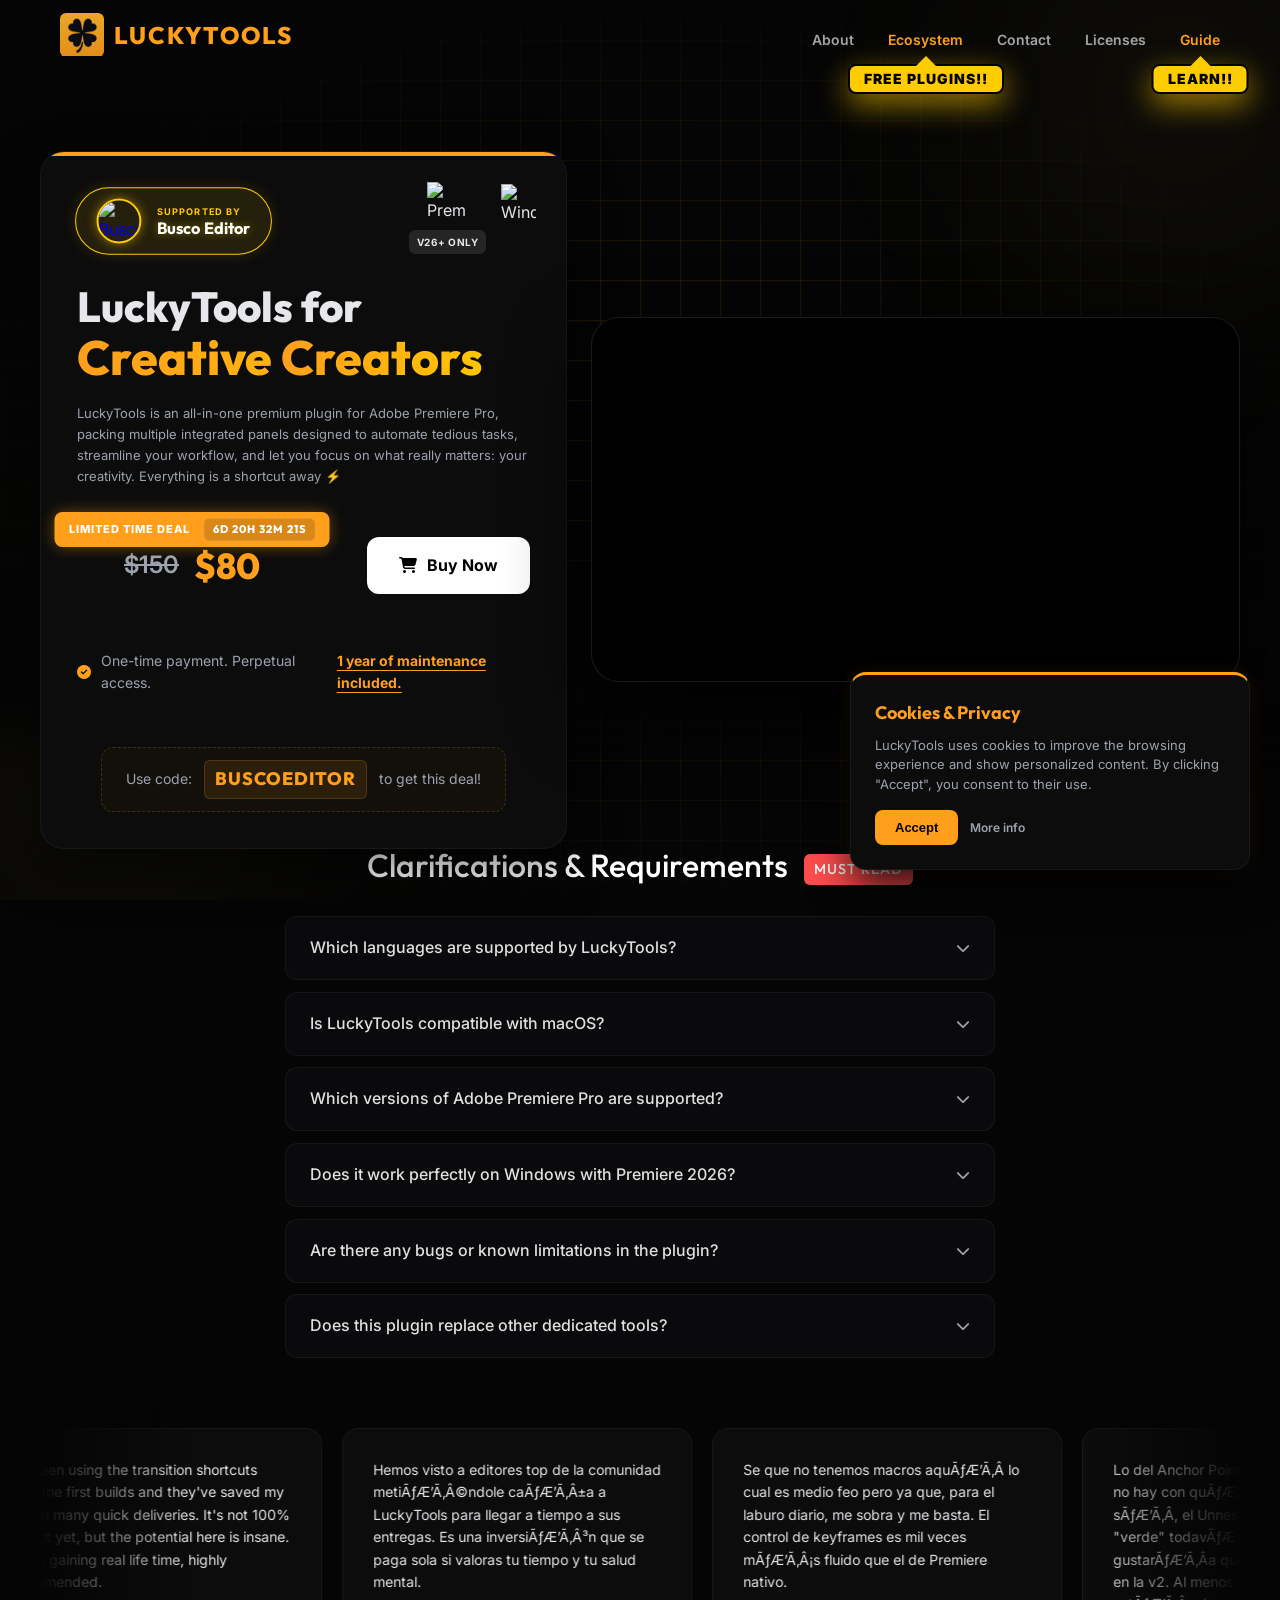
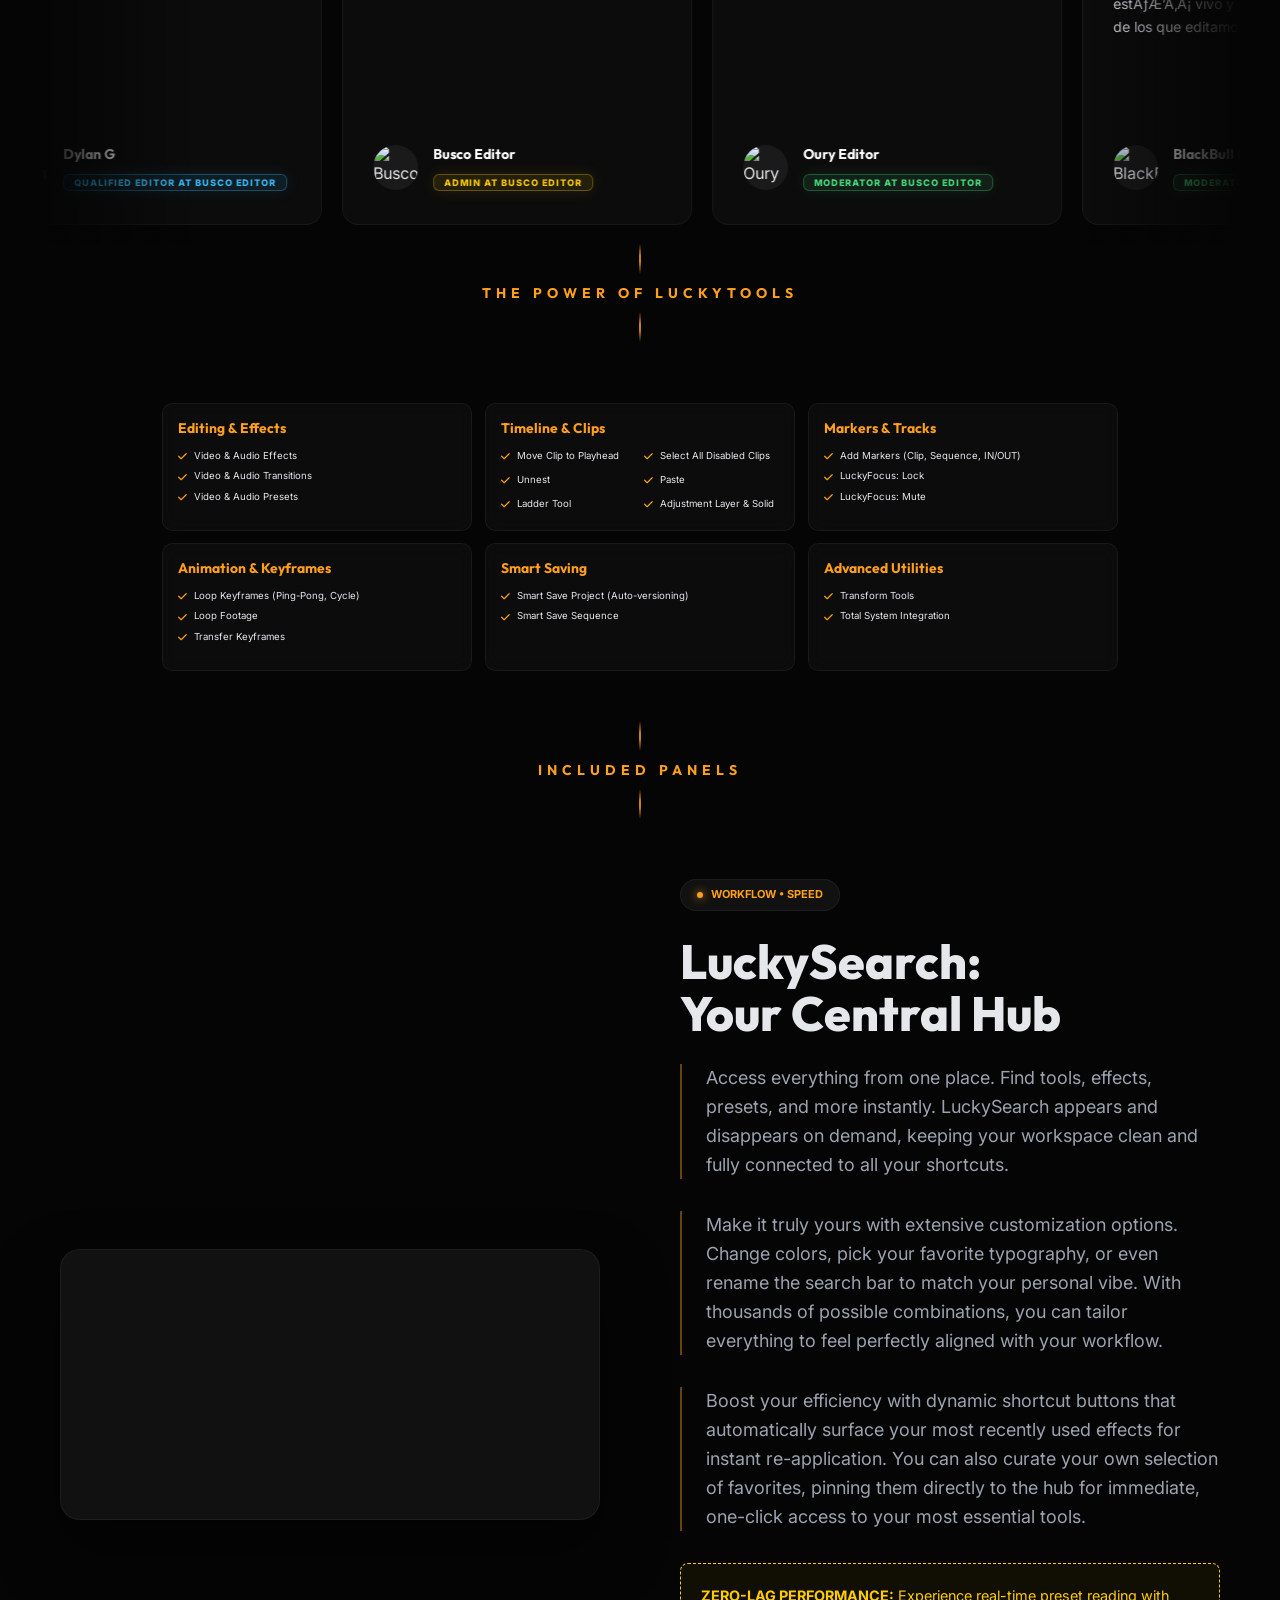
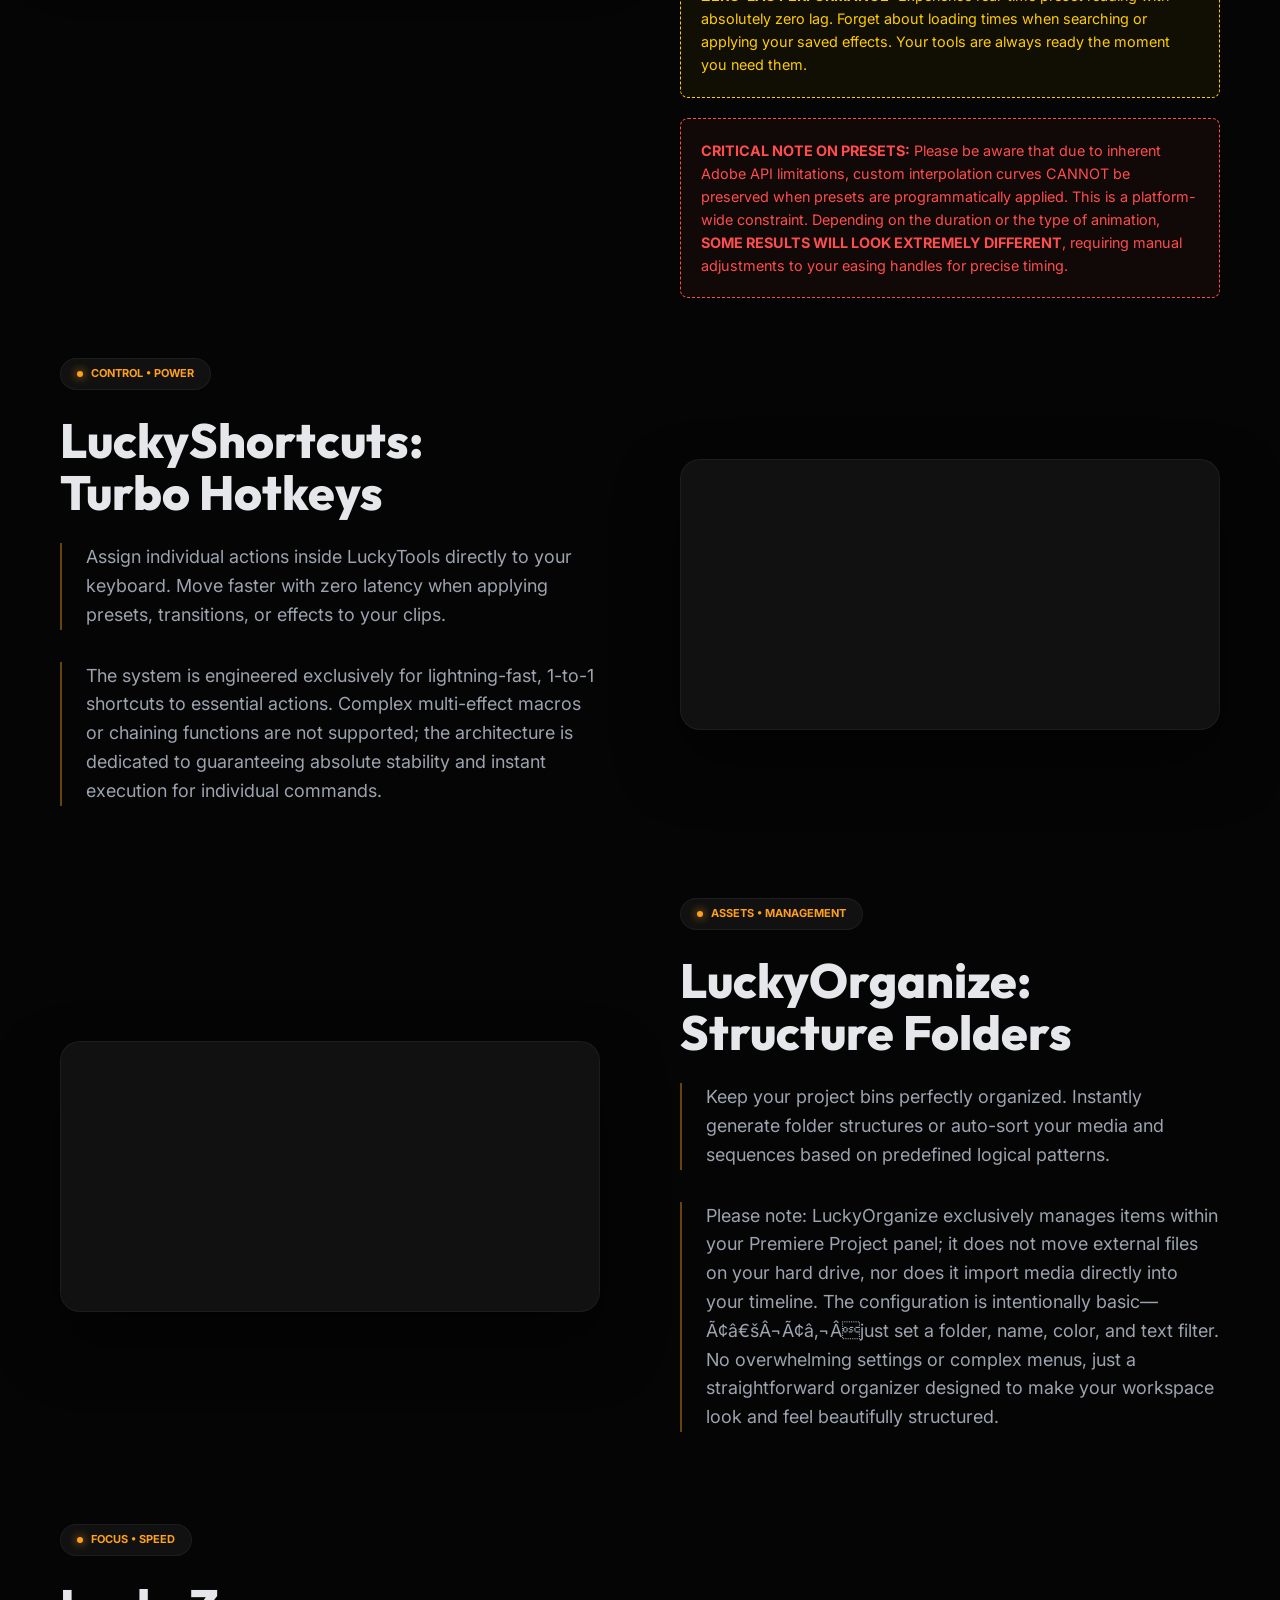
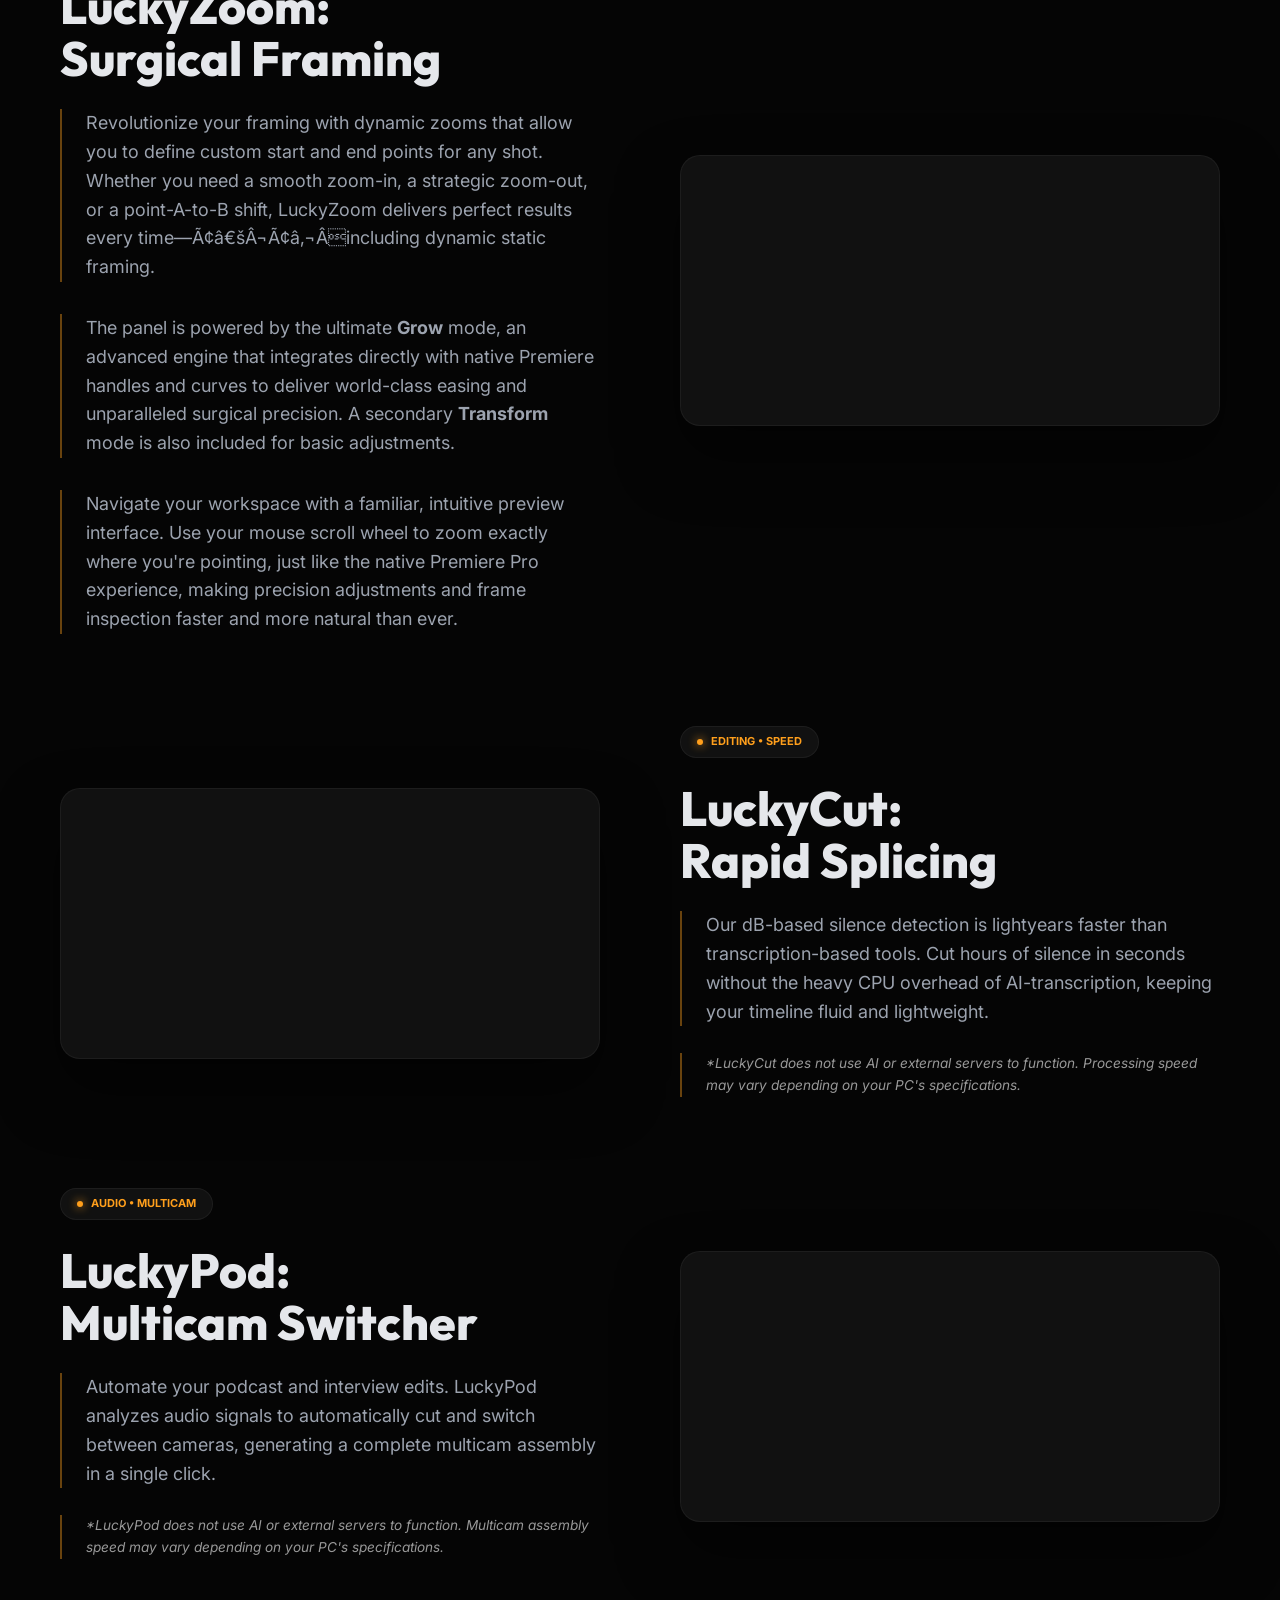
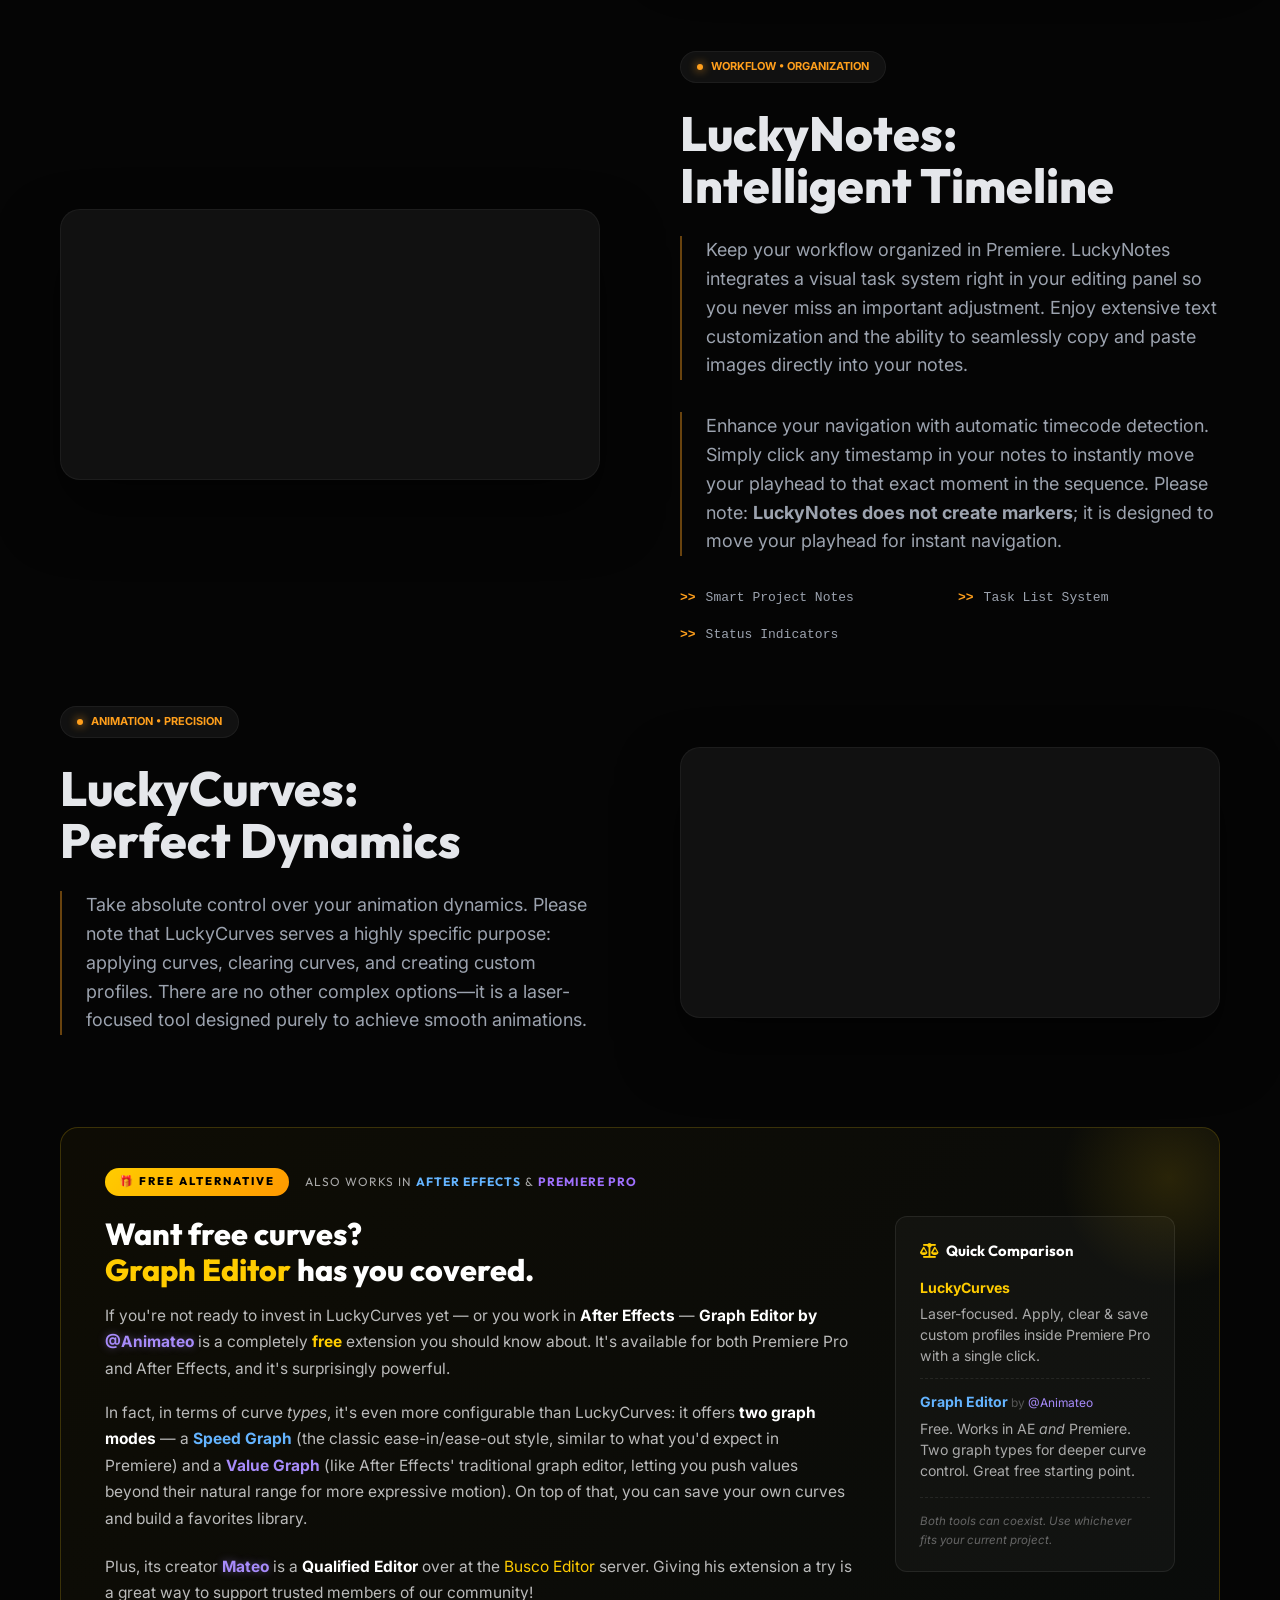
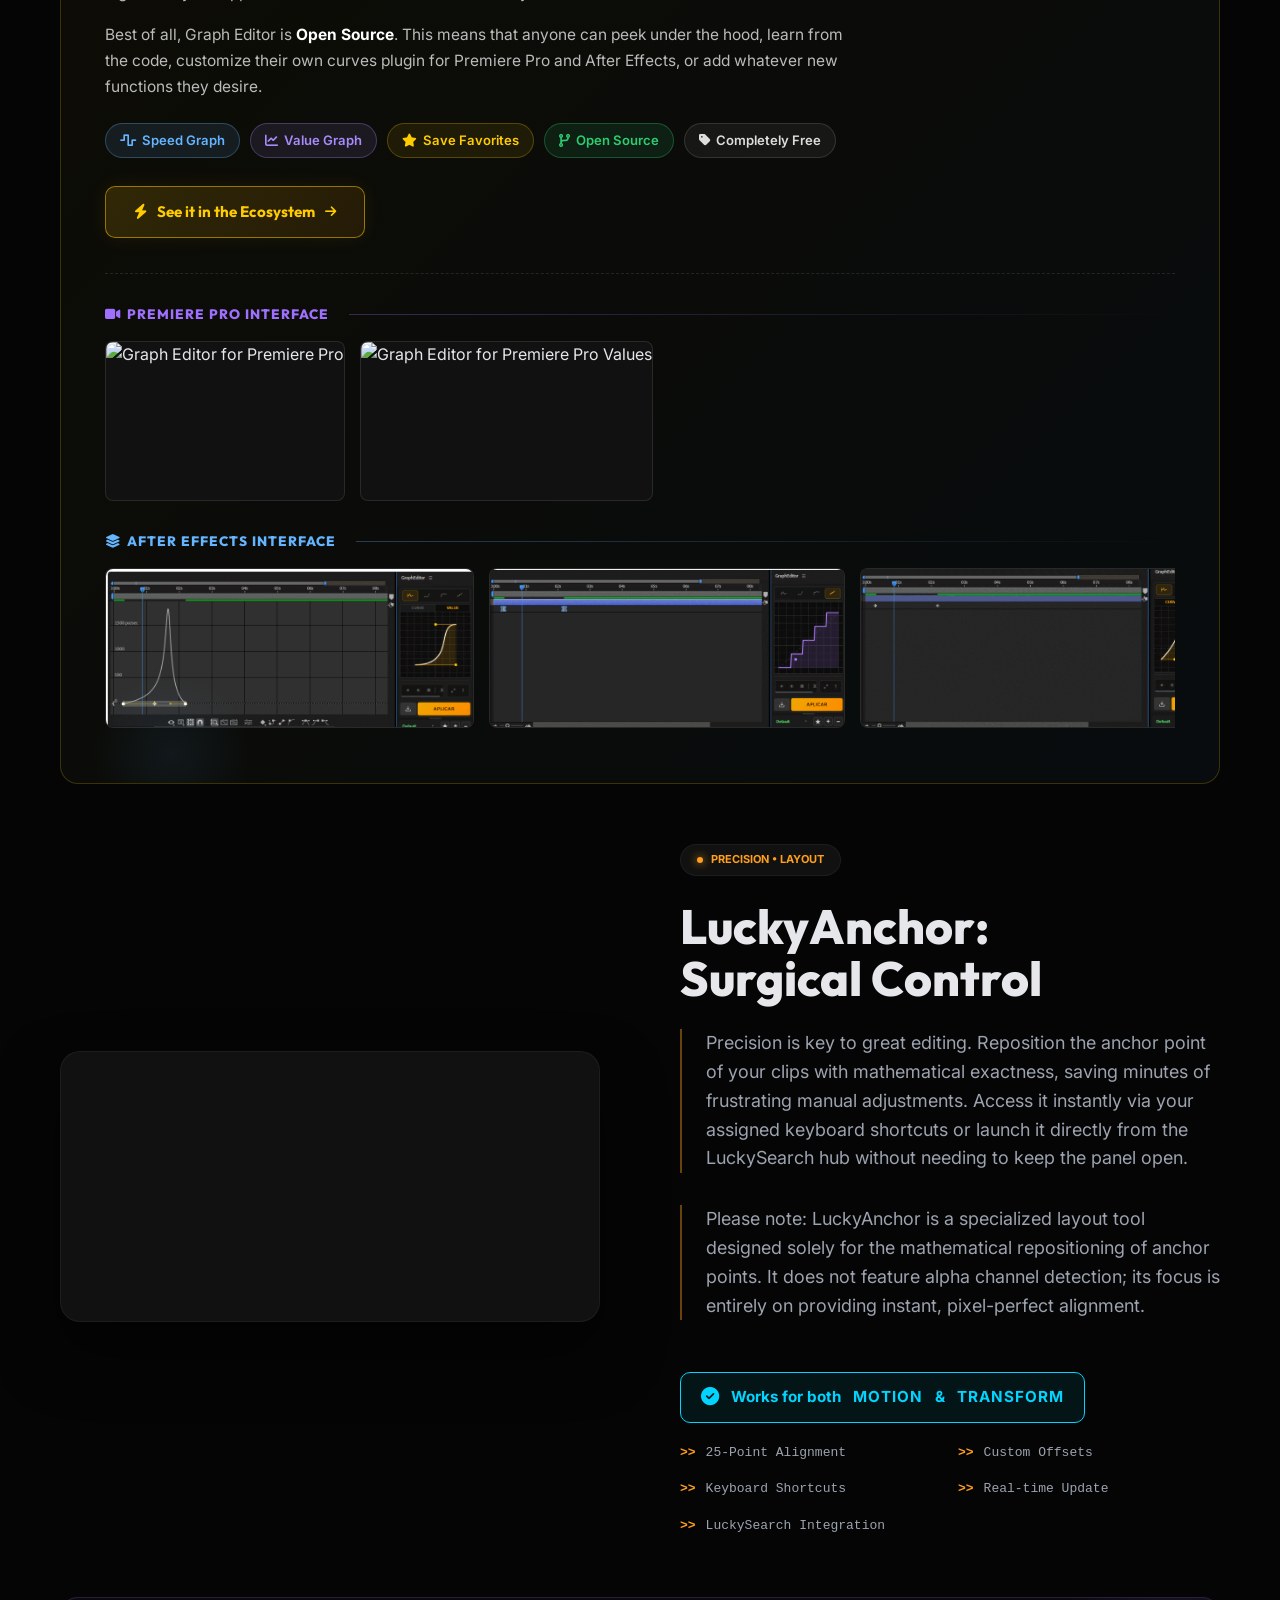
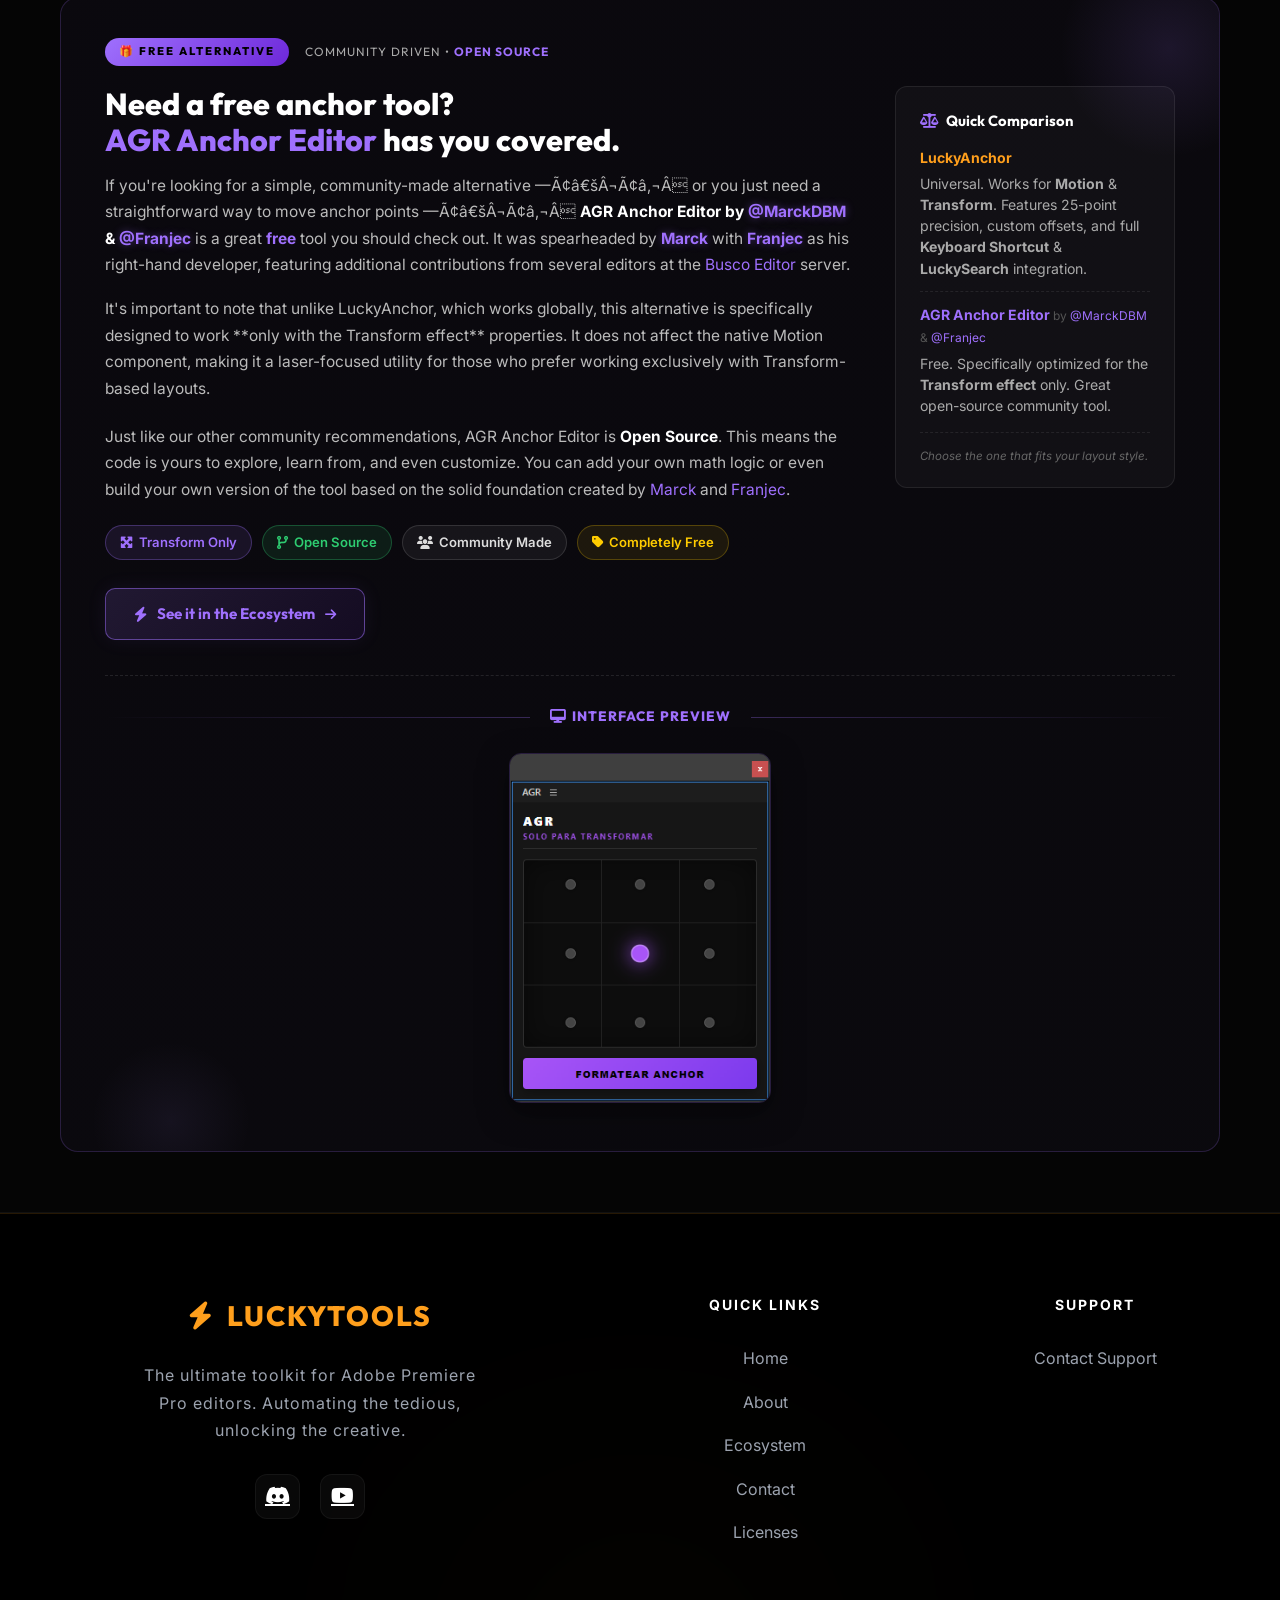
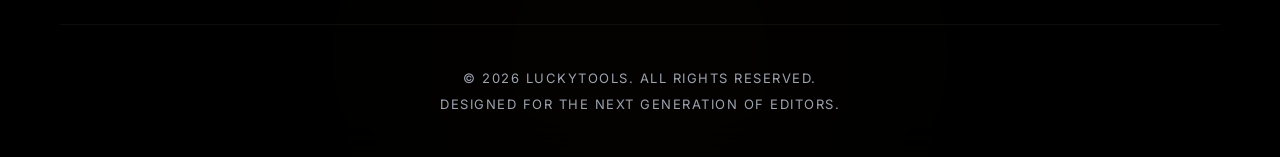
==== commit 3a8523aa: "Add files via upload" ====
--- a/index.html
+++ b/index.html
@@ -1,4 +1,4 @@
-﻿<!DOCTYPE html>
+<!DOCTYPE html>
 <html lang="en">
 
 <head>
@@ -135,7 +135,7 @@
             line-height: 1.4;
         }
         .req-modal-list li:before {
-            content: "Ã¢â‚¬Â¢";
+            content: "\2022";
             color: #ff9900;
             font-size: 1.5em;
             position: absolute;
@@ -300,7 +300,7 @@
                             </div>
                         </a>
                         <h1 translate="no">LuckyTools for <br> <span>Creative <span id="rotatingWord" class="word-rotate">Editors</span></span></h1>
-                        <p>LuckyTools is an all-in-one premium plugin for Adobe Premiere Pro, packing multiple integrated panels designed to automate tedious tasks, streamline your workflow, and let you focus on what really matters: your creativity. Everything is a shortcut away Ã¢Å¡Â¡</p>
+                        <p>LuckyTools is an all-in-one premium plugin for Adobe Premiere Pro, packing multiple integrated panels designed to automate tedious tasks, streamline your workflow, and let you focus on what really matters: your creativity. Everything is a shortcut away ⚡</p>
                         <div class="hero-actions">
                             <div class="main-actions">
                                 <div class="price-box">
@@ -411,7 +411,7 @@
                         <i class="fas fa-chevron-down"></i>
                     </div>
                     <div class="faq-answer">
-                        <p>Transparency is key: LuckyTools was built from the ground up with AI assistance. While it is an optimized and stable tool, itÃ¢â‚¬â„¢s important to understand that it may not be as polished as software developed by large teams over many years. Because it was created with the help of AI, you might run into some quirks or minor bugs that wouldnÃ¢â‚¬â„¢t be there in massive corporate tools.</p>
+                        <p>Transparency is key: LuckyTools was built from the ground up with AI assistance. While it is an optimized and stable tool, it&mdash;Ã¢â€šÂ¬Ã¢â€žÂ¢s important to understand that it may not be as polished as software developed by large teams over many years. Because it was created with the help of AI, you might run into some quirks or minor bugs that wouldn&mdash;Ã¢â€šÂ¬Ã¢â€žÂ¢t be there in massive corporate tools.</p>
                         <p>This is an evolving project. Please keep this in mind before purchasing; your support directly funds the ongoing updates and fixes that make these tools better for every editor in the community!</p>
                     </div>
                 </div>
@@ -422,7 +422,7 @@
                         <i class="fas fa-chevron-down"></i>
                     </div>
                     <div class="faq-answer">
-                        <p>It does not intend to. The focus with LuckyTools is to group everyday functions to speed up workflows quickly and easily. Because of this, the tools are straightforward in terms of configuration and depthÃ¢â‚¬â€the goal is to maintain ease of use without overwhelming settings or complex menus.</p>
+                        <p>It does not intend to. The focus with LuckyTools is to group everyday functions to speed up workflows quickly and easily. Because of this, the tools are straightforward in terms of configuration and depth&mdash;Ã¢â€šÂ¬Ã¢â‚¬Âthe goal is to maintain ease of use without overwhelming settings or complex menus.</p>
                         <p>LuckyTools values the hard work and dedication of the developers behind established tools and does not seek to replace them. Their dedicated plugins are optimized and comprehensive. LuckyTools is a tool developed for editors, by editors, aiming to make the job just a little bit easier. If highly advanced features are required, those specialized alternatives remain the best option.</p>
                         <p><strong>Ultimately, the true vision behind LuckyTools is to act as a unified ecosystem</strong>, where all its panels and tools communicate seamlessly with each other to multiply your efficiency across the entire editing process.</p>
                     </div>
@@ -457,7 +457,7 @@
 
                     <!-- Review 2 -->
                     <div class="review-card">
-                        <p class="review-text">Hemos visto a editores top de la comunidad metiÃƒÂ©ndole caÃƒÂ±a a LuckyTools para llegar a tiempo a sus entregas. Es una inversiÃƒÂ³n que se paga sola si valoras tu tiempo y tu salud mental.</p>
+                        <p class="review-text">Hemos visto a editores top de la comunidad metiÃƒÆ’Ã‚Â©ndole caÃƒÆ’Ã‚Â±a a LuckyTools para llegar a tiempo a sus entregas. Es una inversiÃƒÆ’Ã‚Â³n que se paga sola si valoras tu tiempo y tu salud mental.</p>
                         <div class="reviewer-info">
                             <a href="https://x.com/BuscoEditor" target="_blank" class="reviewer-profile-link">
                                 <img src="busco.jpg" alt="Busco Editor" class="avatar">
@@ -475,7 +475,7 @@
 
                     <!-- Review 3 -->
                     <div class="review-card">
-                        <p class="review-text">Se que no tenemos macros aquÃƒÂ­ lo cual es medio feo pero ya que, para el laburo diario, me sobra y me basta. El control de keyframes es mil veces mÃƒÂ¡s fluido que el de Premiere nativo.</p>
+                        <p class="review-text">Se que no tenemos macros aquÃƒÆ’Ã‚Â­ lo cual es medio feo pero ya que, para el laburo diario, me sobra y me basta. El control de keyframes es mil veces mÃƒÆ’Ã‚Â¡s fluido que el de Premiere nativo.</p>
                         <div class="reviewer-info">
                             <a href="https://x.com/Giovanni_0108" target="_blank" class="reviewer-profile-link">
                                 <img src="oury.jpg" alt="Oury Editor" class="avatar">
@@ -493,7 +493,7 @@
 
                     <!-- Review 4 -->
                     <div class="review-card">
-                        <p class="review-text">Lo del Anchor Point es quirÃƒÂºrgico, no hay con quÃƒÂ© darle. Eso sÃƒÂ­, el Unnest estÃƒÂ¡ un poco "verde" todavÃƒÂ­a y me gustarÃƒÂ­a que procesara clips en lote en la v2. Al menos se nota que el proyecto estÃƒÂ¡ vivo y escuchan el feedback de los que editamos de verdad.</p>
+                        <p class="review-text">Lo del Anchor Point es quirÃƒÆ’Ã‚Âºrgico, no hay con quÃƒÆ’Ã‚Â© darle. Eso sÃƒÆ’Ã‚Â­, el Unnest estÃƒÆ’Ã‚Â¡ un poco "verde" todavÃƒÆ’Ã‚Â­a y me gustarÃƒÆ’Ã‚Â­a que procesara clips en lote en la v2. Al menos se nota que el proyecto estÃƒÆ’Ã‚Â¡ vivo y escuchan el feedback de los que editamos de verdad.</p>
                         <div class="reviewer-info">
                             <a href="https://x.com/BlackBullAE" target="_blank" class="reviewer-profile-link">
                                 <img src="blackbull.jpg" alt="BlackBull Designer" class="avatar">
@@ -511,7 +511,7 @@
 
                     <!-- Review 5 -->
                     <div class="review-card">
-                        <p class="review-text">Un cambio total para mi flujo. Es un poco incÃƒÂ³modo no tener botÃƒÂ³n de deshacer en LuckySearch, pero ya ni modo, el tiempo que ahorro es increÃƒÂ­ble. Ã‚Â¡Esperando la v2.0!</p>
+                        <p class="review-text">Un cambio total para mi flujo. Es un poco incÃƒÆ’Ã‚Â³modo no tener botÃƒÆ’Ã‚Â³n de deshacer en LuckySearch, pero ya ni modo, el tiempo que ahorro es increÃƒÆ’Ã‚Â­ble. Ãƒâ€šÃ‚Â¡Esperando la v2.0!</p>
                         <div class="reviewer-info">
                             <a href="https://x.com/YermacJ" target="_blank" class="reviewer-profile-link">
                                 <img src="ermac.jpg" alt="Ermac" class="avatar">
@@ -529,7 +529,7 @@
                     
                     <!-- Review 6 -->
                     <div class="review-card">
-                        <p class="review-text">Ta' bueno, ahorra tiempo y "plata", aun le falta refinar varias cosas pero si se sigue actualizando irÃƒÂ¡ bien. La personalizaciÃƒÂ³n estÃƒÂ¡ buena pero estÃƒÂ¡ demasiado centrado en ello mÃƒÂ¡s que algunas funciones, espero que lleguen mÃƒÂ¡s actualizaciones o sino me vuelvo pirata y lo publico gratis a todos</p>
+                        <p class="review-text">Ta' bueno, ahorra tiempo y "plata", aun le falta refinar varias cosas pero si se sigue actualizando irÃƒÆ’Ã‚Â¡ bien. La personalizaciÃƒÆ’Ã‚Â³n estÃƒÆ’Ã‚Â¡ buena pero estÃƒÆ’Ã‚Â¡ demasiado centrado en ello mÃƒÆ’Ã‚Â¡s que algunas funciones, espero que lleguen mÃƒÆ’Ã‚Â¡s actualizaciones o sino me vuelvo pirata y lo publico gratis a todos</p>
                         <div class="reviewer-info">
                             <a href="https://www.youtube.com/@MarckDBM" target="_blank" class="reviewer-profile-link">
                                 <img src="marck.jpg?v=1" alt="Marck" class="avatar">
@@ -567,7 +567,7 @@
 
                     <!-- Review 2 -->
                     <div class="review-card">
-                        <p class="review-text">Hemos visto a editores top de la comunidad metiÃƒÂ©ndole caÃƒÂ±a a LuckyTools para llegar a tiempo a sus entregas. Es una inversiÃƒÂ³n que se paga sola si valoras tu tiempo y tu salud mental.</p>
+                        <p class="review-text">Hemos visto a editores top de la comunidad metiÃƒÆ’Ã‚Â©ndole caÃƒÆ’Ã‚Â±a a LuckyTools para llegar a tiempo a sus entregas. Es una inversiÃƒÆ’Ã‚Â³n que se paga sola si valoras tu tiempo y tu salud mental.</p>
                         <div class="reviewer-info">
                             <a href="https://x.com/BuscoEditor" target="_blank" class="reviewer-profile-link">
                                 <img src="busco.jpg" alt="Busco Editor" class="avatar">
@@ -585,7 +585,7 @@
 
                     <!-- Review 3 -->
                     <div class="review-card">
-                        <p class="review-text">Se que no tenemos macros aquÃƒÂ­ lo cual es medio feo pero ya que, para el laburo diario, me sobra y me basta. El control de keyframes es mil veces mÃƒÂ¡s fluido que el de Premiere nativo.</p>
+                        <p class="review-text">Se que no tenemos macros aquÃƒÆ’Ã‚Â­ lo cual es medio feo pero ya que, para el laburo diario, me sobra y me basta. El control de keyframes es mil veces mÃƒÆ’Ã‚Â¡s fluido que el de Premiere nativo.</p>
                         <div class="reviewer-info">
                             <a href="https://x.com/Giovanni_0108" target="_blank" class="reviewer-profile-link">
                                 <img src="oury.jpg" alt="Oury Editor" class="avatar">
@@ -603,7 +603,7 @@
 
                     <!-- Review 4 -->
                     <div class="review-card">
-                        <p class="review-text">Lo del Anchor Point es quirÃƒÂºrgico, no hay con quÃƒÂ© darle. Eso sÃƒÂ­, el Unnest estÃƒÂ¡ un poco "verde" todavÃƒÂ­a y me gustarÃƒÂ­a que procesara clips en lote en la v2. Al menos se nota que el proyecto estÃƒÂ¡ vivo y escuchan el feedback de los que editamos de verdad.</p>
+                        <p class="review-text">Lo del Anchor Point es quirÃƒÆ’Ã‚Âºrgico, no hay con quÃƒÆ’Ã‚Â© darle. Eso sÃƒÆ’Ã‚Â­, el Unnest estÃƒÆ’Ã‚Â¡ un poco "verde" todavÃƒÆ’Ã‚Â­a y me gustarÃƒÆ’Ã‚Â­a que procesara clips en lote en la v2. Al menos se nota que el proyecto estÃƒÆ’Ã‚Â¡ vivo y escuchan el feedback de los que editamos de verdad.</p>
                         <div class="reviewer-info">
                             <a href="https://x.com/BlackBullAE" target="_blank" class="reviewer-profile-link">
                                 <img src="blackbull.jpg" alt="BlackBull Designer" class="avatar">
@@ -621,7 +621,7 @@
 
                     <!-- Review 5 -->
                     <div class="review-card">
-                        <p class="review-text">Un cambio total para mi flujo. Es un poco incÃƒÂ³modo no tener botÃƒÂ³n de deshacer en LuckySearch, pero ya ni modo, el tiempo que ahorro es increÃƒÂ­ble. Ã‚Â¡Esperando la v2.0!</p>
+                        <p class="review-text">Un cambio total para mi flujo. Es un poco incÃƒÆ’Ã‚Â³modo no tener botÃƒÆ’Ã‚Â³n de deshacer en LuckySearch, pero ya ni modo, el tiempo que ahorro es increÃƒÆ’Ã‚Â­ble. Ãƒâ€šÃ‚Â¡Esperando la v2.0!</p>
                         <div class="reviewer-info">
                             <a href="https://x.com/YermacJ" target="_blank" class="reviewer-profile-link">
                                 <img src="ermac.jpg" alt="Ermac" class="avatar">
@@ -639,7 +639,7 @@
 
                     <!-- Review 6 -->
                     <div class="review-card">
-                        <p class="review-text">Ta' bueno, ahorra tiempo y "plata", aun le falta refinar varias cosas pero si se sigue actualizando irÃƒÂ¡ bien. La personalizaciÃƒÂ³n estÃƒÂ¡ buena pero estÃƒÂ¡ demasiado centrado en ello mÃƒÂ¡s que algunas funciones, espero que lleguen mÃƒÂ¡s actualizaciones o sino me vuelvo pirata y lo publico gratis a todos</p>
+                        <p class="review-text">Ta' bueno, ahorra tiempo y "plata", aun le falta refinar varias cosas pero si se sigue actualizando irÃƒÆ’Ã‚Â¡ bien. La personalizaciÃƒÆ’Ã‚Â³n estÃƒÆ’Ã‚Â¡ buena pero estÃƒÆ’Ã‚Â¡ demasiado centrado en ello mÃƒÆ’Ã‚Â¡s que algunas funciones, espero que lleguen mÃƒÆ’Ã‚Â¡s actualizaciones o sino me vuelvo pirata y lo publico gratis a todos</p>
                         <div class="reviewer-info">
                             <a href="https://www.youtube.com/@MarckDBM" target="_blank" class="reviewer-profile-link">
                                 <img src="marck.jpg?v=1" alt="Marck" class="avatar">
@@ -760,7 +760,7 @@
                 <div class="feature-content reveal reveal-right">
                     <div class="feature-badge">
                         <div class="dot"></div>
-                        <span>Workflow Ã¢â‚¬Â¢ Speed</span>
+                        <span>Workflow &bull; Speed</span>
                     </div>
                     <h3>LuckySearch: <br>Your Central Hub</h3>
                     <p>Access everything from one place. Find tools, effects, presets, and more instantly. LuckySearch appears and disappears on demand, keeping your workspace clean and fully connected to all your shortcuts.</p>
@@ -788,7 +788,7 @@
                 <div class="feature-content reveal reveal-left">
                     <div class="feature-badge">
                         <div class="dot"></div>
-                        <span>Control Ã¢â‚¬Â¢ Power</span>
+                        <span>Control &bull; Power</span>
                     </div>
                     <h3>LuckyShortcuts: <br>Turbo Hotkeys</h3>
                     <p>Assign individual actions inside LuckyTools directly to your keyboard. Move faster with zero latency when applying presets, transitions, or effects to your clips.</p>
@@ -809,11 +809,11 @@
                 <div class="feature-content reveal reveal-right">
                     <div class="feature-badge">
                         <div class="dot"></div>
-                        <span>Assets Ã¢â‚¬Â¢ Management</span>
+                        <span>Assets &bull; Management</span>
                     </div>
                     <h3>LuckyOrganize: <br>Structure Folders</h3>
                     <p>Keep your project bins perfectly organized. Instantly generate folder structures or auto-sort your media and sequences based on predefined logical patterns.</p>
-                    <p>Please note: LuckyOrganize exclusively manages items within your Premiere Project panel; it does not move external files on your hard drive, nor does it import media directly into your timeline. The configuration is intentionally basicÃ¢â‚¬â€just set a folder, name, color, and text filter. No overwhelming settings or complex menus, just a straightforward organizer designed to make your workspace look and feel beautifully structured.</p>
+                    <p>Please note: LuckyOrganize exclusively manages items within your Premiere Project panel; it does not move external files on your hard drive, nor does it import media directly into your timeline. The configuration is intentionally basic&mdash;Ã¢â€šÂ¬Ã¢â‚¬Âjust set a folder, name, color, and text filter. No overwhelming settings or complex menus, just a straightforward organizer designed to make your workspace look and feel beautifully structured.</p>
 
 
                 </div>
@@ -831,10 +831,10 @@
                 <div class="feature-content reveal reveal-left">
                     <div class="feature-badge">
                         <div class="dot"></div>
-                        <span>Focus Ã¢â‚¬Â¢ Speed</span>
+                        <span>Focus &bull; Speed</span>
                     </div>
                     <h3>LuckyZoom: <br>Surgical Framing</h3>
-                    <p>Revolutionize your framing with dynamic zooms that allow you to define custom start and end points for any shot. Whether you need a smooth zoom-in, a strategic zoom-out, or a point-A-to-B shift, LuckyZoom delivers perfect results every timeÃ¢â‚¬â€including dynamic static framing.</p>
+                    <p>Revolutionize your framing with dynamic zooms that allow you to define custom start and end points for any shot. Whether you need a smooth zoom-in, a strategic zoom-out, or a point-A-to-B shift, LuckyZoom delivers perfect results every time&mdash;Ã¢â€šÂ¬Ã¢â‚¬Âincluding dynamic static framing.</p>
                     <p>The panel is powered by the ultimate <strong>Grow</strong> mode, an advanced engine that integrates directly with native Premiere handles and curves to deliver world-class easing and unparalleled surgical precision. A secondary <strong>Transform</strong> mode is also included for basic adjustments.</p>
                     <p>Navigate your workspace with a familiar, intuitive preview interface. Use your mouse scroll wheel to zoom exactly where you're pointing, just like the native Premiere Pro experience, making precision adjustments and frame inspection faster and more natural than ever.</p>
 
@@ -853,7 +853,7 @@
                 <div class="feature-content reveal reveal-right">
                     <div class="feature-badge">
                         <div class="dot"></div>
-                        <span>Editing Ã¢â‚¬Â¢ Speed</span>
+                        <span>Editing &bull; Speed</span>
                     </div>
                     <h3>LuckyCut: <br>Rapid Splicing</h3>
                     <p>Our dB-based silence detection is lightyears faster than transcription-based tools. Cut hours of silence in seconds without the heavy CPU overhead of AI-transcription, keeping your timeline fluid and lightweight.</p>
@@ -874,7 +874,7 @@
                 <div class="feature-content reveal reveal-left">
                     <div class="feature-badge">
                         <div class="dot"></div>
-                        <span>Audio Ã¢â‚¬Â¢ Multicam</span>
+                        <span>Audio &bull; Multicam</span>
                     </div>
                     <h3>LuckyPod: <br>Multicam Switcher</h3>
                     <p>Automate your podcast and interview edits. LuckyPod analyzes audio signals to automatically cut and switch between cameras, generating a complete multicam assembly in a single click.</p>
@@ -897,7 +897,7 @@
                 <div class="feature-content reveal reveal-right">
                     <div class="feature-badge">
                         <div class="dot"></div>
-                        <span>Workflow Ã¢â‚¬Â¢ Organization</span>
+                        <span>Workflow &bull; Organization</span>
                     </div>
                     <h3>LuckyNotes: <br>Intelligent Timeline</h3>
                     <p>Keep your workflow organized in Premiere. LuckyNotes integrates a visual task system right in your editing panel so you never miss an important adjustment. Enjoy extensive text customization and the ability to seamlessly copy and paste images directly into your notes.</p>
@@ -923,10 +923,10 @@
                 <div class="feature-content reveal reveal-left">
                     <div class="feature-badge">
                         <div class="dot"></div>
-                        <span>Animation â€¢ Precision</span>
+                        <span>Animation &bull; Precision</span>
                     </div>
                     <h3>LuckyCurves: <br>Perfect Dynamics</h3>
-                    <p>Take absolute control over your animation dynamics. Please note that LuckyCurves serves a highly specific purpose: applying curves, clearing curves, and creating custom profiles. There are no other complex optionsâ€”it is a laser-focused tool designed purely to achieve smooth animations.</p>
+                    <p>Take absolute control over your animation dynamics. Please note that LuckyCurves serves a highly specific purpose: applying curves, clearing curves, and creating custom profiles. There are no other complex options&mdash;it is a laser-focused tool designed purely to achieve smooth animations.</p>
 
 
                 </div>
@@ -971,7 +971,7 @@
                         border-radius: 30px;
                         white-space: nowrap;
                         font-family: 'Outfit', sans-serif;
-                    ">Ã°Å¸Å½Â FREE ALTERNATIVE</div>
+                    ">&#127873; FREE ALTERNATIVE</div>
                     <div style="
                         font-size: 0.75em;
                         color: #aaa;
@@ -993,10 +993,10 @@
                             line-height: 1.2;
                         ">Want free curves? <br><span style="color: #ffcc00;">Graph Editor</span> has you covered.</h3>
                         <p style="color: #bbb; line-height: 1.7; margin: 0 0 18px 0; font-size: 0.97em;">
-                            If you're not ready to invest in LuckyCurves yet â€” or you work in <strong style="color: white;">After Effects</strong> â€” <strong style="color: white;">Graph Editor by <a href="https://animateoo.github.io/tools/" target="_blank" style="color: #a78bfa; text-decoration: none; text-shadow: 0 0 8px rgba(167, 139, 250, 0.4);">@Animateo</a></strong> is a completely <strong style="color: #ffcc00;">free</strong> extension you should know about. It's available for both Premiere Pro and After Effects, and it's surprisingly powerful.
+                            If you're not ready to invest in LuckyCurves yet &mdash; or you work in <strong style="color: white;">After Effects</strong> &mdash; <strong style="color: white;">Graph Editor by <a href="https://animateoo.github.io/tools/" target="_blank" style="color: #a78bfa; text-decoration: none; text-shadow: 0 0 8px rgba(167, 139, 250, 0.4);">@Animateo</a></strong> is a completely <strong style="color: #ffcc00;">free</strong> extension you should know about. It's available for both Premiere Pro and After Effects, and it's surprisingly powerful.
                         </p>
                         <p style="color: #bbb; line-height: 1.7; margin: 0 0 22px 0; font-size: 0.97em;">
-                            In fact, in terms of curve <em>types</em>, it's even more configurable than LuckyCurves: it offers <strong style="color: white;">two graph modes</strong> â€” a <strong style="color: #64b4ff;">Speed Graph</strong> (the classic ease-in/ease-out style, similar to what you'd expect in Premiere) and a <strong style="color: #a78bfa;">Value Graph</strong> (like After Effects' traditional graph editor, letting you push values beyond their natural range for more expressive motion). On top of that, you can save your own curves and build a favorites library.
+                            In fact, in terms of curve <em>types</em>, it's even more configurable than LuckyCurves: it offers <strong style="color: white;">two graph modes</strong> &mdash; a <strong style="color: #64b4ff;">Speed Graph</strong> (the classic ease-in/ease-out style, similar to what you'd expect in Premiere) and a <strong style="color: #a78bfa;">Value Graph</strong> (like After Effects' traditional graph editor, letting you push values beyond their natural range for more expressive motion). On top of that, you can save your own curves and build a favorites library.
                         </p>
                         <p style="color: #bbb; line-height: 1.7; margin: 0 0 15px 0; font-size: 0.97em;">
                             Plus, its creator <a href="https://animateoo.github.io/tools/" target="_blank" style="color: #a78bfa; text-decoration: none; text-shadow: 0 0 8px rgba(167, 139, 250, 0.4); font-weight: bold;">Mateo</a> is a <strong style="color: white;">Qualified Editor</strong> over at the <a href="https://discord.gg/hEa7TpDhGP" target="_blank" style="color: #ffcc00; text-decoration: none;">Busco Editor</a> server. Giving his extension a try is a great way to support trusted members of our community!
@@ -1123,7 +1123,7 @@
                 <div class="feature-content reveal reveal-right">
                     <div class="feature-badge">
                         <div class="dot"></div>
-                        <span>Precision Ã¢â‚¬Â¢ Layout</span>
+                        <span>Precision &bull; Layout</span>
                     </div>
                     <h3>LuckyAnchor: <br>Surgical Control</h3>
                     <p>Precision is key to great editing. Reposition the anchor point of your clips with mathematical exactness, saving minutes of frustrating manual adjustments. Access it instantly via your assigned keyboard shortcuts or launch it directly from the LuckySearch hub without needing to keep the panel open.</p>
@@ -1184,14 +1184,14 @@
                         border-radius: 30px;
                         white-space: nowrap;
                         font-family: 'Outfit', sans-serif;
-                    ">Ã°Å¸Å½Â FREE ALTERNATIVE</div>
+                    ">&#127873; FREE ALTERNATIVE</div>
                     <div style="
                         font-size: 0.75em;
                         color: #aaa;
                         letter-spacing: 1px;
                         text-transform: uppercase;
                         font-family: 'Outfit', sans-serif;
-                    ">Community Driven Ã¢â‚¬Â¢ <strong style="color:#9f70fd;">Open Source</strong></div>
+                    ">Community Driven &bull; <strong style="color:#9f70fd;">Open Source</strong></div>
                 </div>
 
                 <!-- Main content -->
@@ -1206,7 +1206,7 @@
                             line-height: 1.2;
                         ">Need a free anchor tool? <br><span style="color: #9f70fd;">AGR Anchor Editor</span> has you covered.</h3>
                         <p style="color: #bbb; line-height: 1.7; margin: 0 0 18px 0; font-size: 0.97em;">
-                            If you're looking for a simple, community-made alternative Ã¢â‚¬â€ or you just need a straightforward way to move anchor points Ã¢â‚¬â€ <strong style="color: white;">AGR Anchor Editor by <a href="https://www.youtube.com/@MarckDBM" target="_blank" style="color: #9f70fd; text-decoration: none; text-shadow: 0 0 8px rgba(159, 112, 253, 0.4);">@MarckDBM</a> & <a href="https://ytjobs.co/talent/profile/322597" target="_blank" style="color: #9f70fd; text-decoration: none; text-shadow: 0 0 8px rgba(159, 112, 253, 0.4);">@Franjec</a></strong> is a great <strong style="color: #9f70fd;">free</strong> tool you should check out. It was spearheaded by <a href="https://www.youtube.com/@MarckDBM" target="_blank" style="color: #9f70fd; text-decoration: none; text-shadow: 0 0 8px rgba(159, 112, 253, 0.4); font-weight: bold;">Marck</a> with <a href="https://ytjobs.co/talent/profile/322597" target="_blank" style="color: #9f70fd; text-decoration: none; text-shadow: 0 0 8px rgba(159, 112, 253, 0.4); font-weight: bold;">Franjec</a> as his right-hand developer, featuring additional contributions from several editors at the <a href="https://discord.gg/hEa7TpDhGP" target="_blank" style="color: #9f70fd; text-decoration: none;">Busco Editor</a> server.
+                            If you're looking for a simple, community-made alternative &mdash;Ã¢â€šÂ¬Ã¢â‚¬Â or you just need a straightforward way to move anchor points &mdash;Ã¢â€šÂ¬Ã¢â‚¬Â <strong style="color: white;">AGR Anchor Editor by <a href="https://www.youtube.com/@MarckDBM" target="_blank" style="color: #9f70fd; text-decoration: none; text-shadow: 0 0 8px rgba(159, 112, 253, 0.4);">@MarckDBM</a> & <a href="https://ytjobs.co/talent/profile/322597" target="_blank" style="color: #9f70fd; text-decoration: none; text-shadow: 0 0 8px rgba(159, 112, 253, 0.4);">@Franjec</a></strong> is a great <strong style="color: #9f70fd;">free</strong> tool you should check out. It was spearheaded by <a href="https://www.youtube.com/@MarckDBM" target="_blank" style="color: #9f70fd; text-decoration: none; text-shadow: 0 0 8px rgba(159, 112, 253, 0.4); font-weight: bold;">Marck</a> with <a href="https://ytjobs.co/talent/profile/322597" target="_blank" style="color: #9f70fd; text-decoration: none; text-shadow: 0 0 8px rgba(159, 112, 253, 0.4); font-weight: bold;">Franjec</a> as his right-hand developer, featuring additional contributions from several editors at the <a href="https://discord.gg/hEa7TpDhGP" target="_blank" style="color: #9f70fd; text-decoration: none;">Busco Editor</a> server.
                         </p>
                         <p style="color: #bbb; line-height: 1.7; margin: 0 0 22px 0; font-size: 0.97em;">
                             It's important to note that unlike LuckyAnchor, which works globally, this alternative is specifically designed to work **only with the Transform effect** properties. It does not affect the native Motion component, making it a laser-focused utility for those who prefer working exclusively with Transform-based layouts.
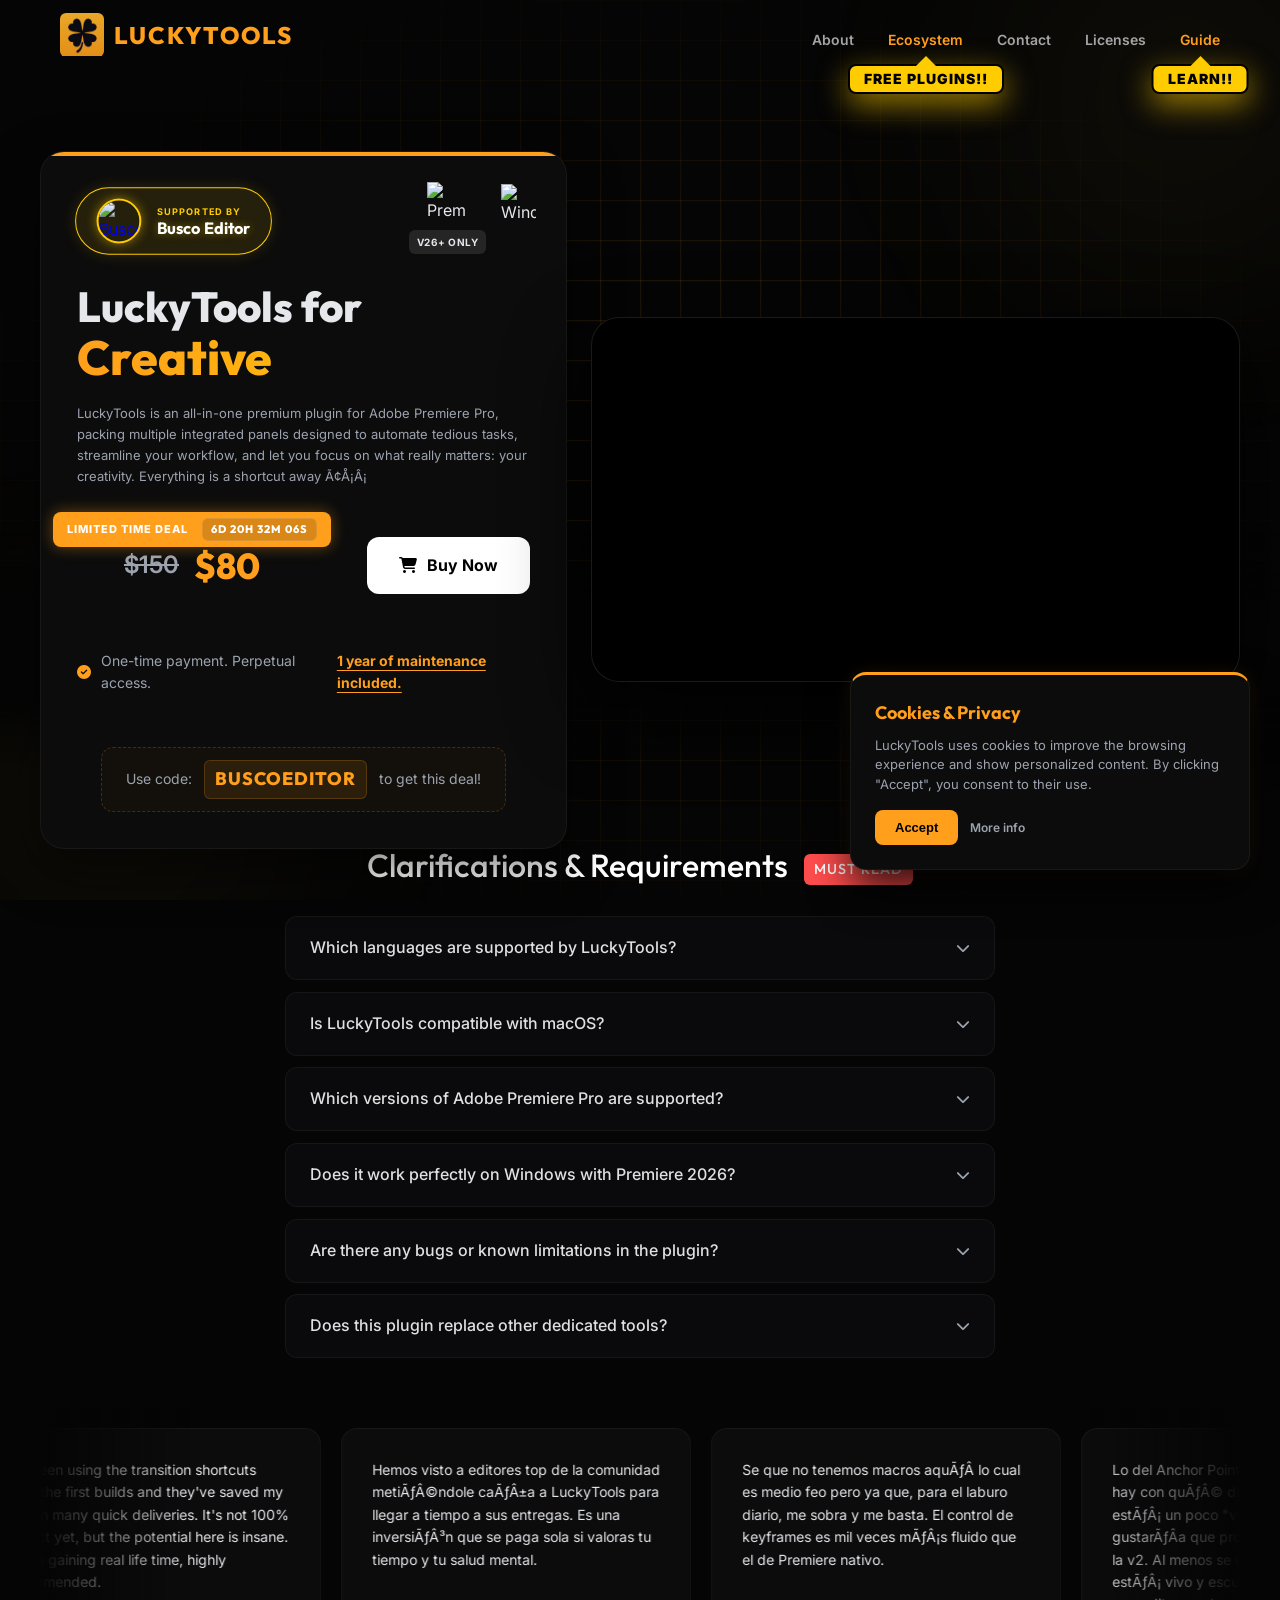
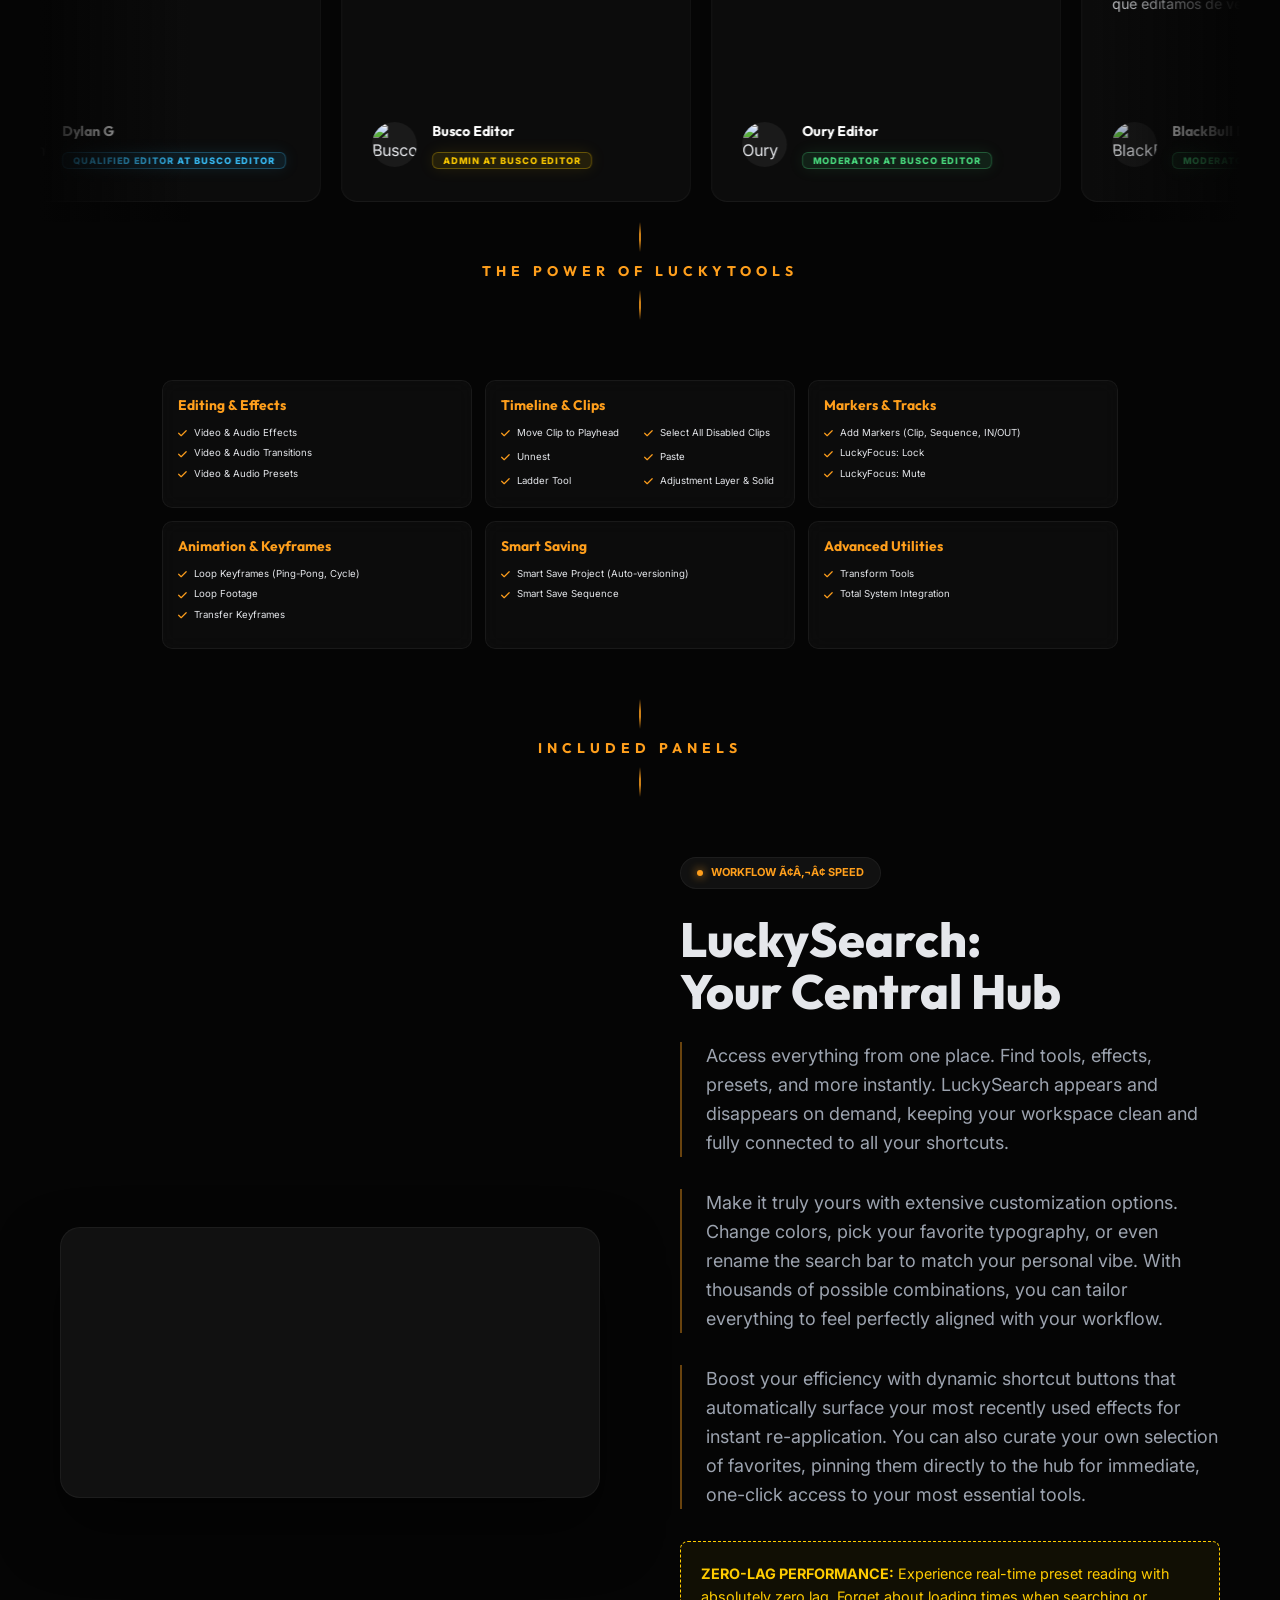
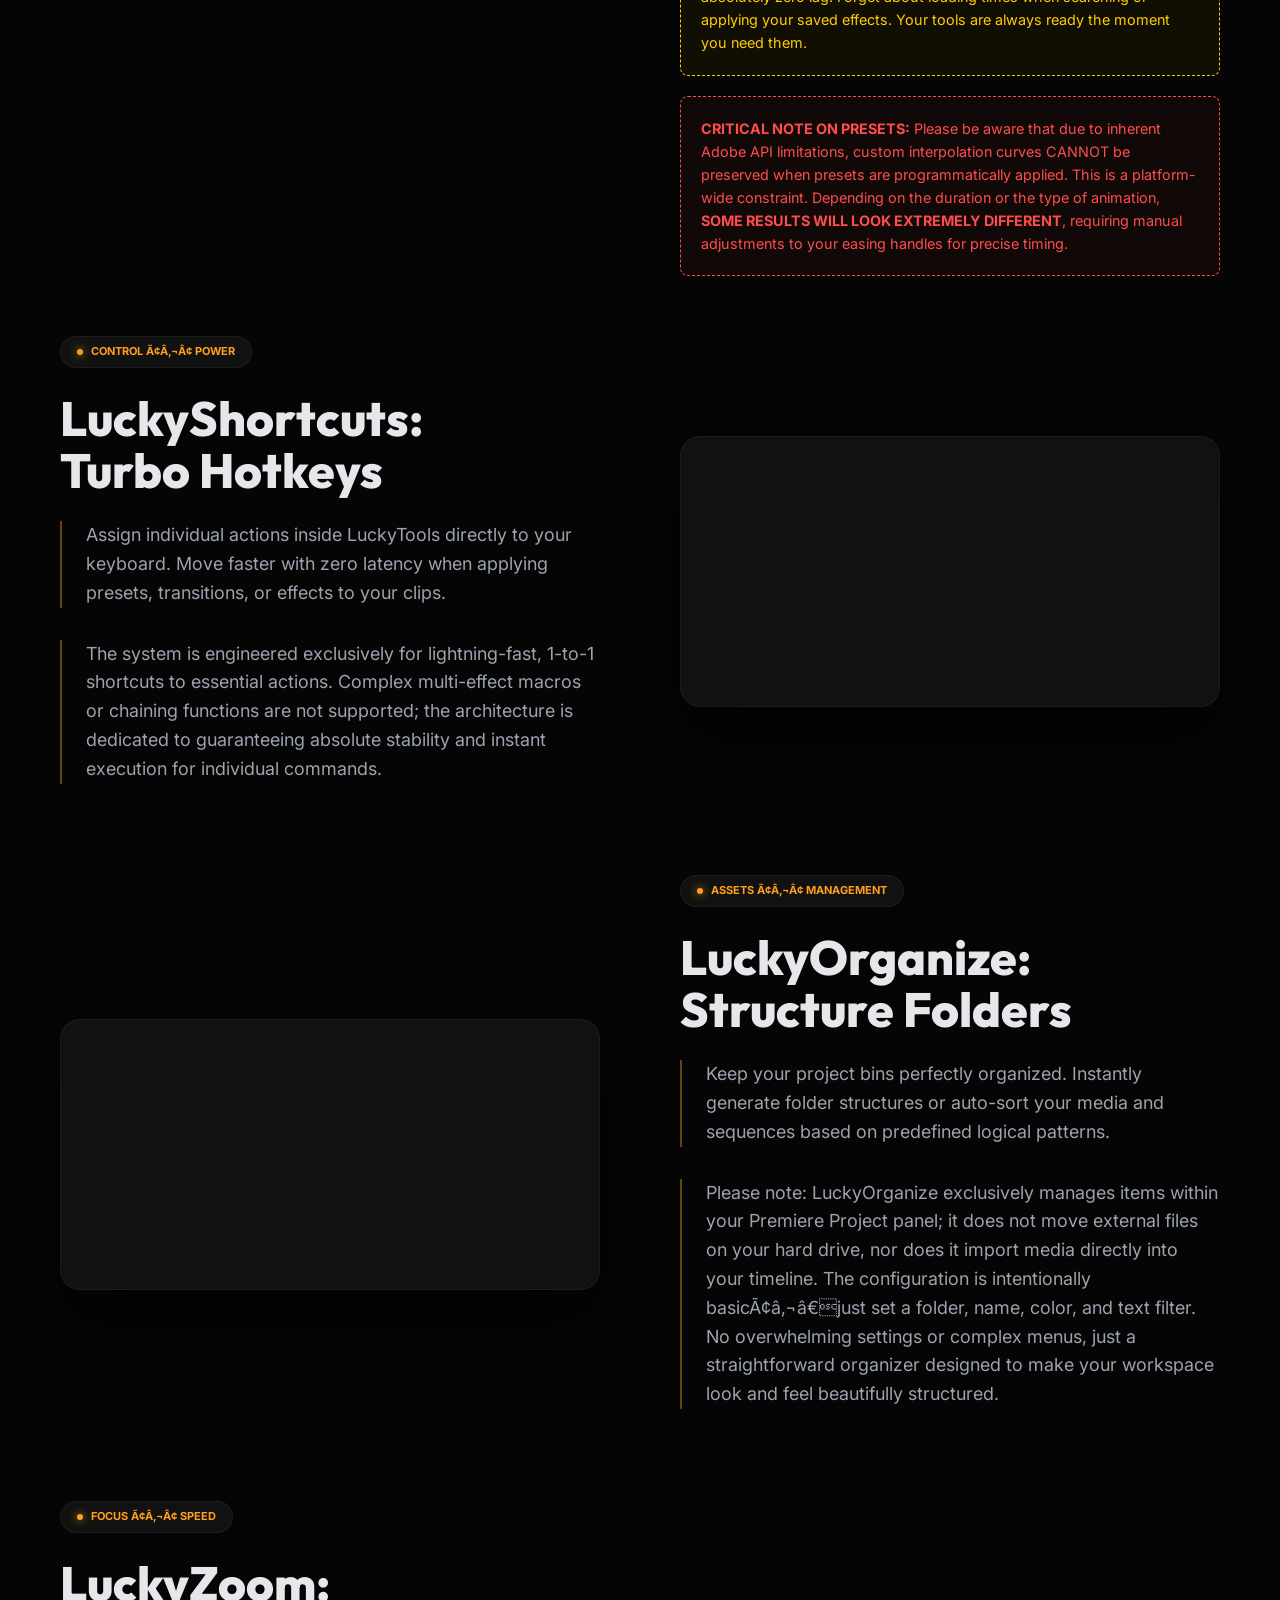
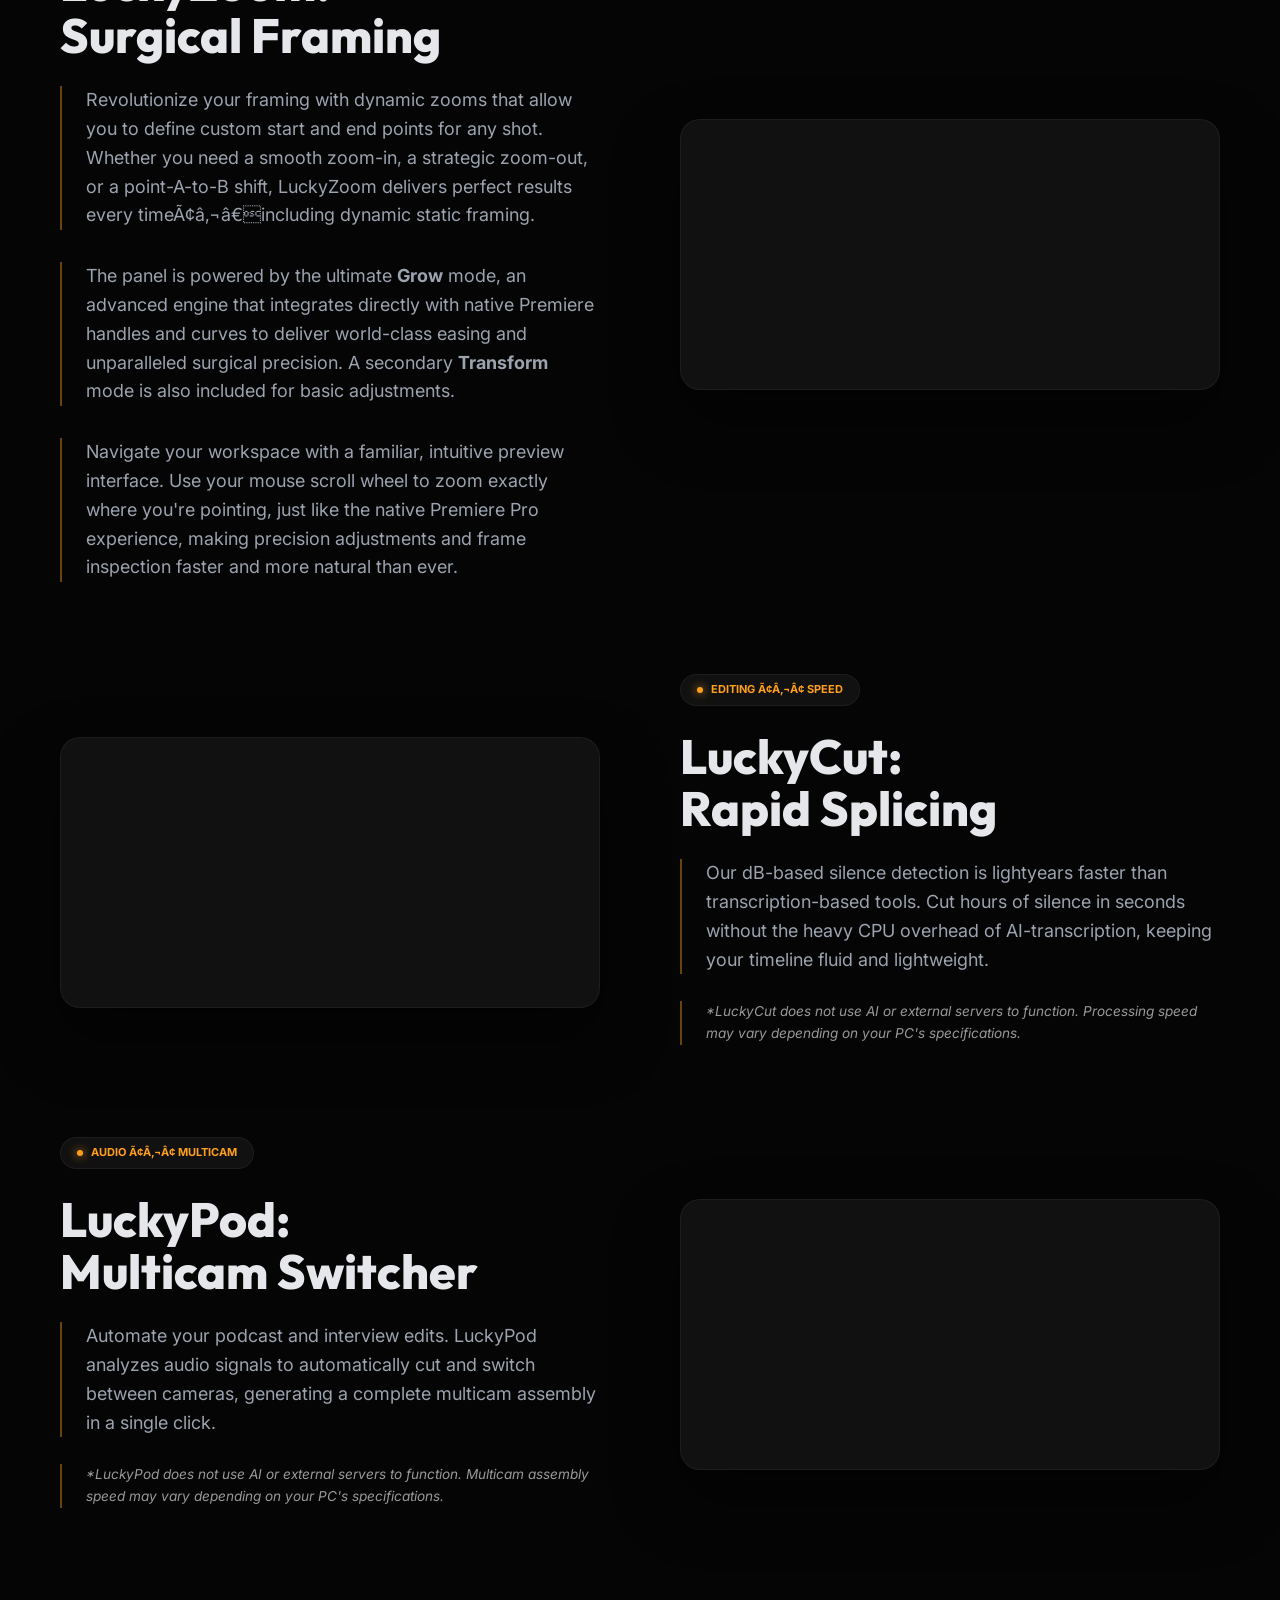
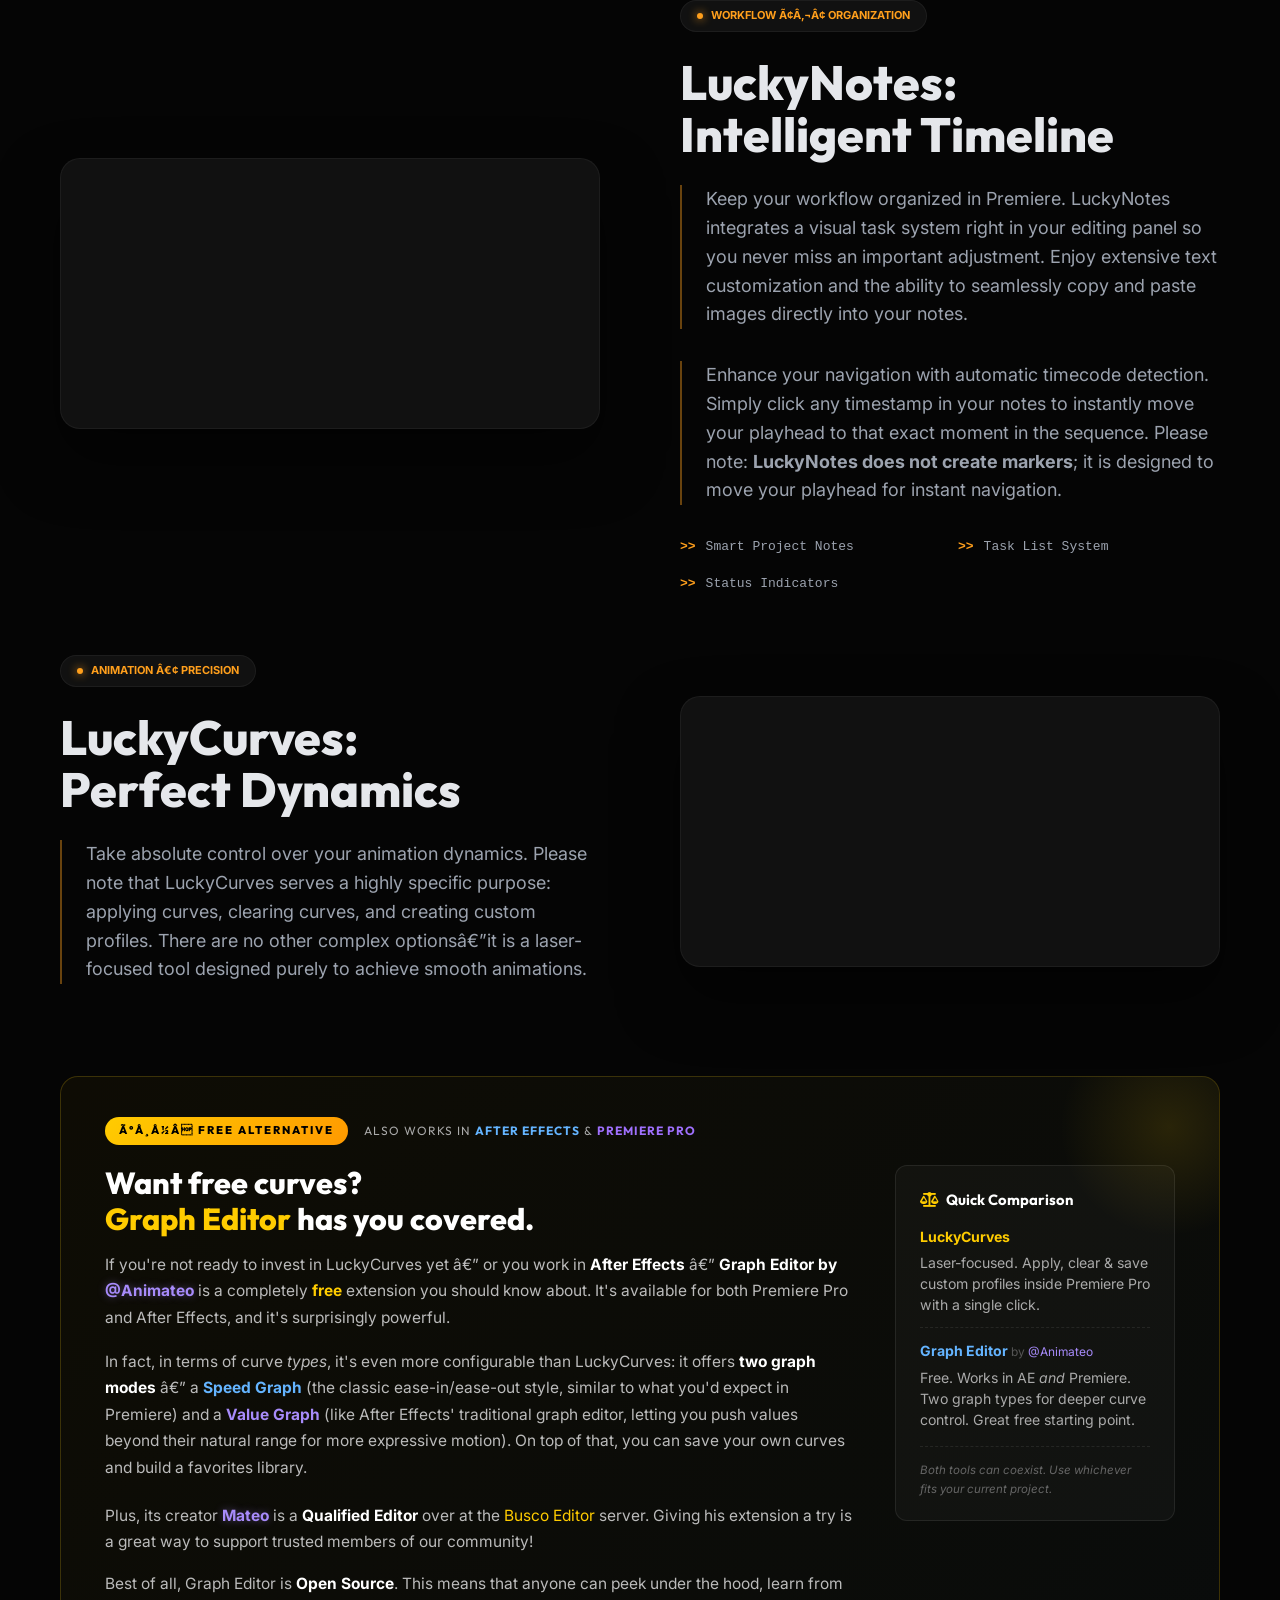
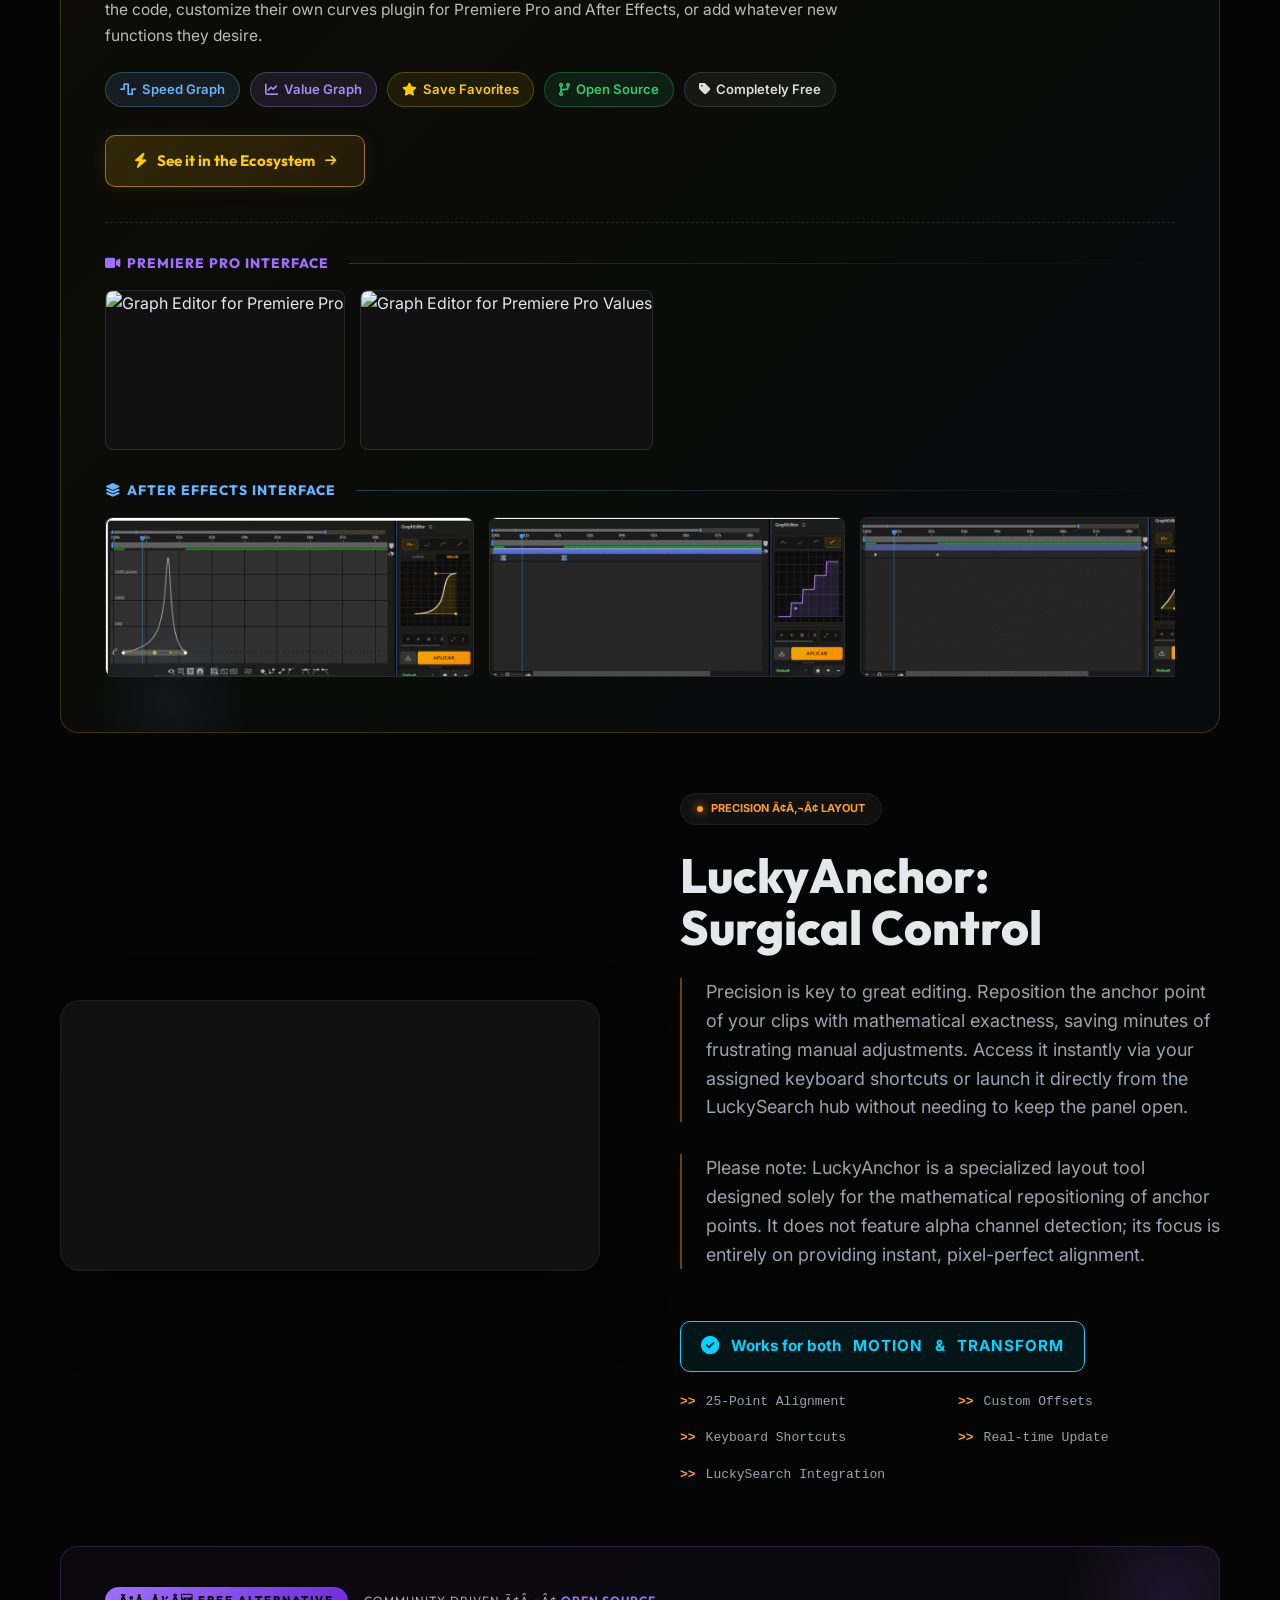
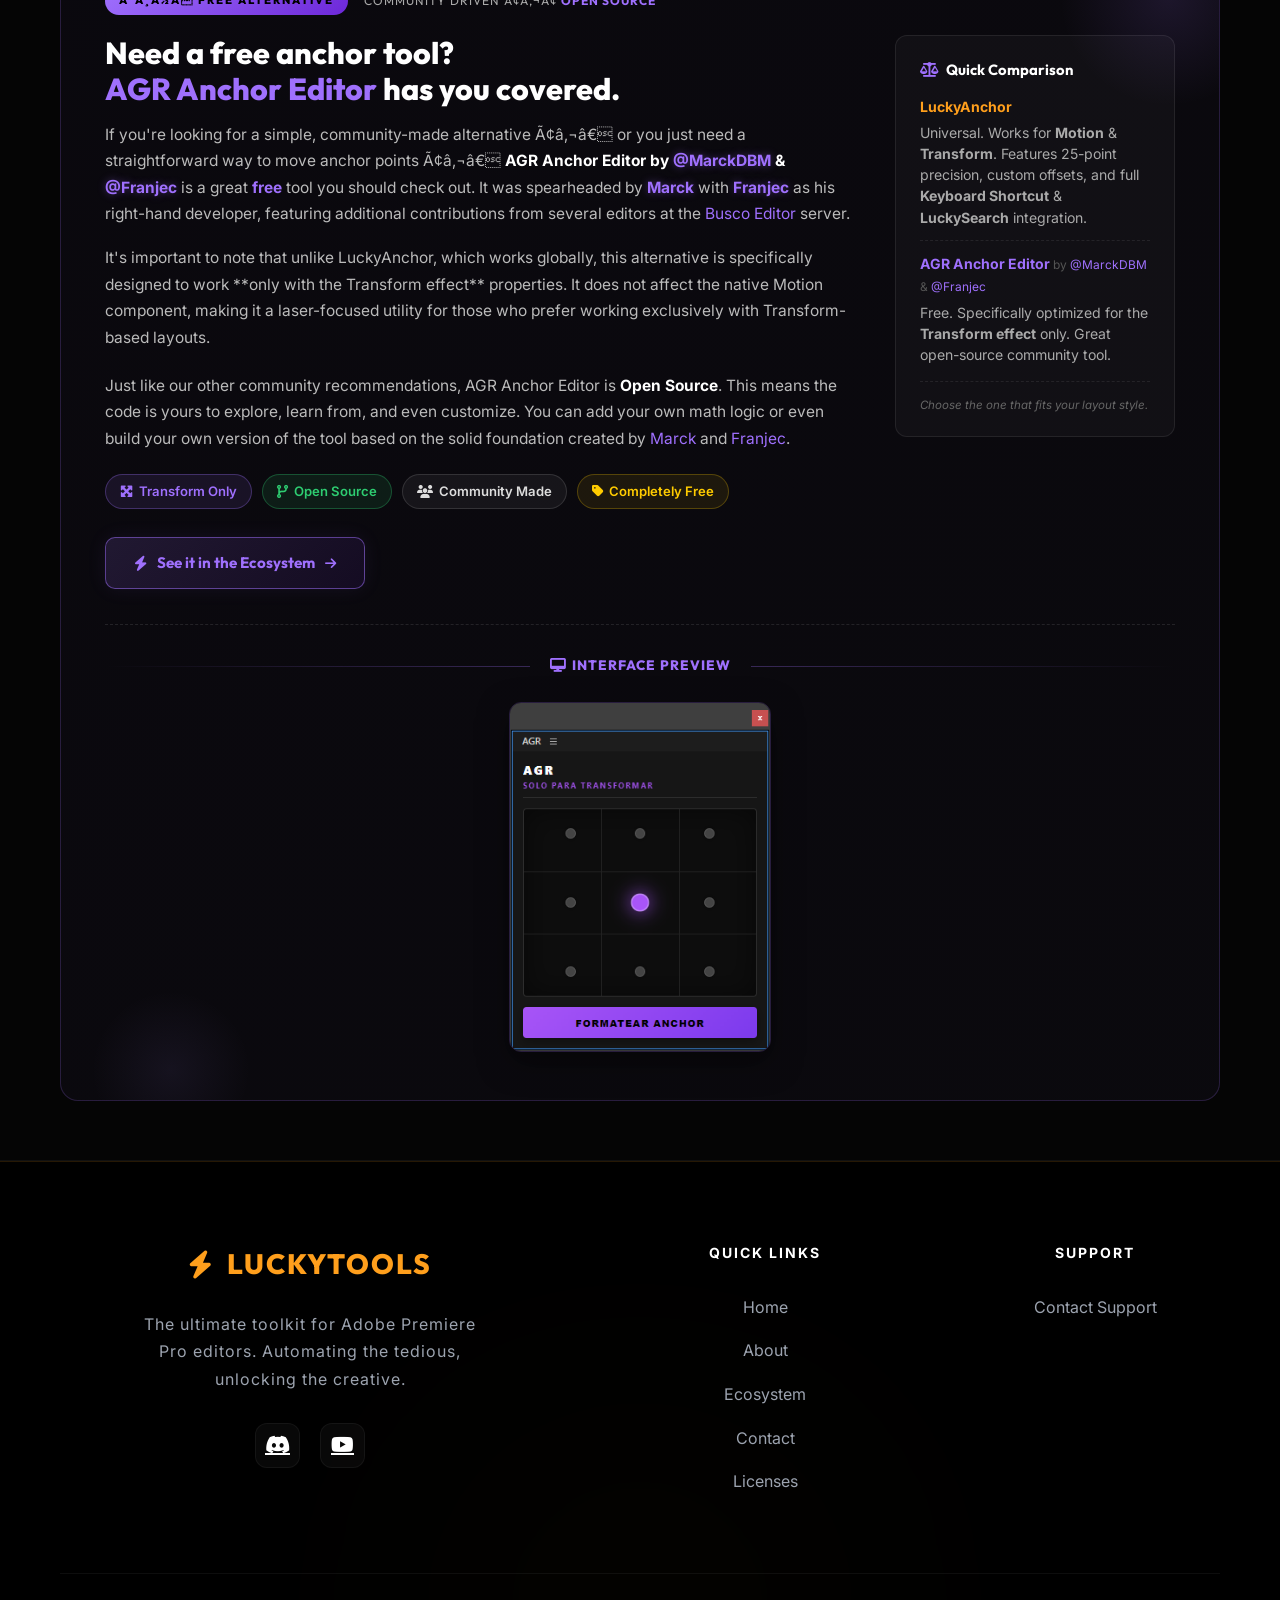
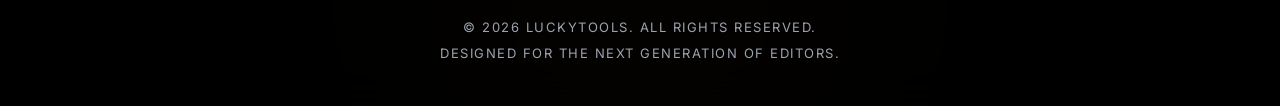
==== commit f4d2e16d: "Add files via upload" ====
--- a/index.html
+++ b/index.html
@@ -135,7 +135,7 @@
             line-height: 1.4;
         }
         .req-modal-list li:before {
-            content: "\2022";
+            content: "Ã¢â‚¬Â¢";
             color: #ff9900;
             font-size: 1.5em;
             position: absolute;
@@ -185,30 +185,6 @@
             box-shadow: 0 5px 15px rgba(255, 204, 0, 0.4);
         }
 
-        /* ===== COMPARISON TABLE STYLES ===== */
-        
-        .comparison-table-header {
-            display: flex;
-            align-items: center;
-            gap: 10px;
-            padding: 12px 18px 10px 18px;
-            background: linear-gradient(90deg, rgba(255, 170, 0, 0.15) 0%, rgba(255, 100, 0, 0.05) 100%);
-            border-bottom: 1px solid rgba(255, 170, 0, 0.25);
-            font-family: 'Outfit', sans-serif;
-            font-size: 0.85em;
-            width: 40%;
-        }
-        
-        
-        
-        
-        
-        
-        
-        
-        
-        
-        
     </style>
 </head>
 
@@ -300,7 +276,7 @@
                             </div>
                         </a>
                         <h1 translate="no">LuckyTools for <br> <span>Creative <span id="rotatingWord" class="word-rotate">Editors</span></span></h1>
-                        <p>LuckyTools is an all-in-one premium plugin for Adobe Premiere Pro, packing multiple integrated panels designed to automate tedious tasks, streamline your workflow, and let you focus on what really matters: your creativity. Everything is a shortcut away ⚡</p>
+                        <p>LuckyTools is an all-in-one premium plugin for Adobe Premiere Pro, packing multiple integrated panels designed to automate tedious tasks, streamline your workflow, and let you focus on what really matters: your creativity. Everything is a shortcut away Ã¢Å¡Â¡</p>
                         <div class="hero-actions">
                             <div class="main-actions">
                                 <div class="price-box">
@@ -411,7 +387,7 @@
                         <i class="fas fa-chevron-down"></i>
                     </div>
                     <div class="faq-answer">
-                        <p>Transparency is key: LuckyTools was built from the ground up with AI assistance. While it is an optimized and stable tool, it&mdash;Ã¢â€šÂ¬Ã¢â€žÂ¢s important to understand that it may not be as polished as software developed by large teams over many years. Because it was created with the help of AI, you might run into some quirks or minor bugs that wouldn&mdash;Ã¢â€šÂ¬Ã¢â€žÂ¢t be there in massive corporate tools.</p>
+                        <p>Transparency is key: LuckyTools was built from the ground up with AI assistance. While it is an optimized and stable tool, itÃ¢â‚¬â„¢s important to understand that it may not be as polished as software developed by large teams over many years. Because it was created with the help of AI, you might run into some quirks or minor bugs that wouldnÃ¢â‚¬â„¢t be there in massive corporate tools.</p>
                         <p>This is an evolving project. Please keep this in mind before purchasing; your support directly funds the ongoing updates and fixes that make these tools better for every editor in the community!</p>
                     </div>
                 </div>
@@ -422,7 +398,7 @@
                         <i class="fas fa-chevron-down"></i>
                     </div>
                     <div class="faq-answer">
-                        <p>It does not intend to. The focus with LuckyTools is to group everyday functions to speed up workflows quickly and easily. Because of this, the tools are straightforward in terms of configuration and depth&mdash;Ã¢â€šÂ¬Ã¢â‚¬Âthe goal is to maintain ease of use without overwhelming settings or complex menus.</p>
+                        <p>It does not intend to. The focus with LuckyTools is to group everyday functions to speed up workflows quickly and easily. Because of this, the tools are straightforward in terms of configuration and depthÃ¢â‚¬â€the goal is to maintain ease of use without overwhelming settings or complex menus.</p>
                         <p>LuckyTools values the hard work and dedication of the developers behind established tools and does not seek to replace them. Their dedicated plugins are optimized and comprehensive. LuckyTools is a tool developed for editors, by editors, aiming to make the job just a little bit easier. If highly advanced features are required, those specialized alternatives remain the best option.</p>
                         <p><strong>Ultimately, the true vision behind LuckyTools is to act as a unified ecosystem</strong>, where all its panels and tools communicate seamlessly with each other to multiply your efficiency across the entire editing process.</p>
                     </div>
@@ -457,7 +433,7 @@
 
                     <!-- Review 2 -->
                     <div class="review-card">
-                        <p class="review-text">Hemos visto a editores top de la comunidad metiÃƒÆ’Ã‚Â©ndole caÃƒÆ’Ã‚Â±a a LuckyTools para llegar a tiempo a sus entregas. Es una inversiÃƒÆ’Ã‚Â³n que se paga sola si valoras tu tiempo y tu salud mental.</p>
+                        <p class="review-text">Hemos visto a editores top de la comunidad metiÃƒÂ©ndole caÃƒÂ±a a LuckyTools para llegar a tiempo a sus entregas. Es una inversiÃƒÂ³n que se paga sola si valoras tu tiempo y tu salud mental.</p>
                         <div class="reviewer-info">
                             <a href="https://x.com/BuscoEditor" target="_blank" class="reviewer-profile-link">
                                 <img src="busco.jpg" alt="Busco Editor" class="avatar">
@@ -475,7 +451,7 @@
 
                     <!-- Review 3 -->
                     <div class="review-card">
-                        <p class="review-text">Se que no tenemos macros aquÃƒÆ’Ã‚Â­ lo cual es medio feo pero ya que, para el laburo diario, me sobra y me basta. El control de keyframes es mil veces mÃƒÆ’Ã‚Â¡s fluido que el de Premiere nativo.</p>
+                        <p class="review-text">Se que no tenemos macros aquÃƒÂ­ lo cual es medio feo pero ya que, para el laburo diario, me sobra y me basta. El control de keyframes es mil veces mÃƒÂ¡s fluido que el de Premiere nativo.</p>
                         <div class="reviewer-info">
                             <a href="https://x.com/Giovanni_0108" target="_blank" class="reviewer-profile-link">
                                 <img src="oury.jpg" alt="Oury Editor" class="avatar">
@@ -493,7 +469,7 @@
 
                     <!-- Review 4 -->
                     <div class="review-card">
-                        <p class="review-text">Lo del Anchor Point es quirÃƒÆ’Ã‚Âºrgico, no hay con quÃƒÆ’Ã‚Â© darle. Eso sÃƒÆ’Ã‚Â­, el Unnest estÃƒÆ’Ã‚Â¡ un poco "verde" todavÃƒÆ’Ã‚Â­a y me gustarÃƒÆ’Ã‚Â­a que procesara clips en lote en la v2. Al menos se nota que el proyecto estÃƒÆ’Ã‚Â¡ vivo y escuchan el feedback de los que editamos de verdad.</p>
+                        <p class="review-text">Lo del Anchor Point es quirÃƒÂºrgico, no hay con quÃƒÂ© darle. Eso sÃƒÂ­, el Unnest estÃƒÂ¡ un poco "verde" todavÃƒÂ­a y me gustarÃƒÂ­a que procesara clips en lote en la v2. Al menos se nota que el proyecto estÃƒÂ¡ vivo y escuchan el feedback de los que editamos de verdad.</p>
                         <div class="reviewer-info">
                             <a href="https://x.com/BlackBullAE" target="_blank" class="reviewer-profile-link">
                                 <img src="blackbull.jpg" alt="BlackBull Designer" class="avatar">
@@ -511,7 +487,7 @@
 
                     <!-- Review 5 -->
                     <div class="review-card">
-                        <p class="review-text">Un cambio total para mi flujo. Es un poco incÃƒÆ’Ã‚Â³modo no tener botÃƒÆ’Ã‚Â³n de deshacer en LuckySearch, pero ya ni modo, el tiempo que ahorro es increÃƒÆ’Ã‚Â­ble. Ãƒâ€šÃ‚Â¡Esperando la v2.0!</p>
+                        <p class="review-text">Un cambio total para mi flujo. Es un poco incÃƒÂ³modo no tener botÃƒÂ³n de deshacer en LuckySearch, pero ya ni modo, el tiempo que ahorro es increÃƒÂ­ble. Ã‚Â¡Esperando la v2.0!</p>
                         <div class="reviewer-info">
                             <a href="https://x.com/YermacJ" target="_blank" class="reviewer-profile-link">
                                 <img src="ermac.jpg" alt="Ermac" class="avatar">
@@ -529,7 +505,7 @@
                     
                     <!-- Review 6 -->
                     <div class="review-card">
-                        <p class="review-text">Ta' bueno, ahorra tiempo y "plata", aun le falta refinar varias cosas pero si se sigue actualizando irÃƒÆ’Ã‚Â¡ bien. La personalizaciÃƒÆ’Ã‚Â³n estÃƒÆ’Ã‚Â¡ buena pero estÃƒÆ’Ã‚Â¡ demasiado centrado en ello mÃƒÆ’Ã‚Â¡s que algunas funciones, espero que lleguen mÃƒÆ’Ã‚Â¡s actualizaciones o sino me vuelvo pirata y lo publico gratis a todos</p>
+                        <p class="review-text">Ta' bueno, ahorra tiempo y "plata", aun le falta refinar varias cosas pero si se sigue actualizando irÃƒÂ¡ bien. La personalizaciÃƒÂ³n estÃƒÂ¡ buena pero estÃƒÂ¡ demasiado centrado en ello mÃƒÂ¡s que algunas funciones, espero que lleguen mÃƒÂ¡s actualizaciones o sino me vuelvo pirata y lo publico gratis a todos</p>
                         <div class="reviewer-info">
                             <a href="https://www.youtube.com/@MarckDBM" target="_blank" class="reviewer-profile-link">
                                 <img src="marck.jpg?v=1" alt="Marck" class="avatar">
@@ -567,7 +543,7 @@
 
                     <!-- Review 2 -->
                     <div class="review-card">
-                        <p class="review-text">Hemos visto a editores top de la comunidad metiÃƒÆ’Ã‚Â©ndole caÃƒÆ’Ã‚Â±a a LuckyTools para llegar a tiempo a sus entregas. Es una inversiÃƒÆ’Ã‚Â³n que se paga sola si valoras tu tiempo y tu salud mental.</p>
+                        <p class="review-text">Hemos visto a editores top de la comunidad metiÃƒÂ©ndole caÃƒÂ±a a LuckyTools para llegar a tiempo a sus entregas. Es una inversiÃƒÂ³n que se paga sola si valoras tu tiempo y tu salud mental.</p>
                         <div class="reviewer-info">
                             <a href="https://x.com/BuscoEditor" target="_blank" class="reviewer-profile-link">
                                 <img src="busco.jpg" alt="Busco Editor" class="avatar">
@@ -585,7 +561,7 @@
 
                     <!-- Review 3 -->
                     <div class="review-card">
-                        <p class="review-text">Se que no tenemos macros aquÃƒÆ’Ã‚Â­ lo cual es medio feo pero ya que, para el laburo diario, me sobra y me basta. El control de keyframes es mil veces mÃƒÆ’Ã‚Â¡s fluido que el de Premiere nativo.</p>
+                        <p class="review-text">Se que no tenemos macros aquÃƒÂ­ lo cual es medio feo pero ya que, para el laburo diario, me sobra y me basta. El control de keyframes es mil veces mÃƒÂ¡s fluido que el de Premiere nativo.</p>
                         <div class="reviewer-info">
                             <a href="https://x.com/Giovanni_0108" target="_blank" class="reviewer-profile-link">
                                 <img src="oury.jpg" alt="Oury Editor" class="avatar">
@@ -603,7 +579,7 @@
 
                     <!-- Review 4 -->
                     <div class="review-card">
-                        <p class="review-text">Lo del Anchor Point es quirÃƒÆ’Ã‚Âºrgico, no hay con quÃƒÆ’Ã‚Â© darle. Eso sÃƒÆ’Ã‚Â­, el Unnest estÃƒÆ’Ã‚Â¡ un poco "verde" todavÃƒÆ’Ã‚Â­a y me gustarÃƒÆ’Ã‚Â­a que procesara clips en lote en la v2. Al menos se nota que el proyecto estÃƒÆ’Ã‚Â¡ vivo y escuchan el feedback de los que editamos de verdad.</p>
+                        <p class="review-text">Lo del Anchor Point es quirÃƒÂºrgico, no hay con quÃƒÂ© darle. Eso sÃƒÂ­, el Unnest estÃƒÂ¡ un poco "verde" todavÃƒÂ­a y me gustarÃƒÂ­a que procesara clips en lote en la v2. Al menos se nota que el proyecto estÃƒÂ¡ vivo y escuchan el feedback de los que editamos de verdad.</p>
                         <div class="reviewer-info">
                             <a href="https://x.com/BlackBullAE" target="_blank" class="reviewer-profile-link">
                                 <img src="blackbull.jpg" alt="BlackBull Designer" class="avatar">
@@ -621,7 +597,7 @@
 
                     <!-- Review 5 -->
                     <div class="review-card">
-                        <p class="review-text">Un cambio total para mi flujo. Es un poco incÃƒÆ’Ã‚Â³modo no tener botÃƒÆ’Ã‚Â³n de deshacer en LuckySearch, pero ya ni modo, el tiempo que ahorro es increÃƒÆ’Ã‚Â­ble. Ãƒâ€šÃ‚Â¡Esperando la v2.0!</p>
+                        <p class="review-text">Un cambio total para mi flujo. Es un poco incÃƒÂ³modo no tener botÃƒÂ³n de deshacer en LuckySearch, pero ya ni modo, el tiempo que ahorro es increÃƒÂ­ble. Ã‚Â¡Esperando la v2.0!</p>
                         <div class="reviewer-info">
                             <a href="https://x.com/YermacJ" target="_blank" class="reviewer-profile-link">
                                 <img src="ermac.jpg" alt="Ermac" class="avatar">
@@ -639,7 +615,7 @@
 
                     <!-- Review 6 -->
                     <div class="review-card">
-                        <p class="review-text">Ta' bueno, ahorra tiempo y "plata", aun le falta refinar varias cosas pero si se sigue actualizando irÃƒÆ’Ã‚Â¡ bien. La personalizaciÃƒÆ’Ã‚Â³n estÃƒÆ’Ã‚Â¡ buena pero estÃƒÆ’Ã‚Â¡ demasiado centrado en ello mÃƒÆ’Ã‚Â¡s que algunas funciones, espero que lleguen mÃƒÆ’Ã‚Â¡s actualizaciones o sino me vuelvo pirata y lo publico gratis a todos</p>
+                        <p class="review-text">Ta' bueno, ahorra tiempo y "plata", aun le falta refinar varias cosas pero si se sigue actualizando irÃƒÂ¡ bien. La personalizaciÃƒÂ³n estÃƒÂ¡ buena pero estÃƒÂ¡ demasiado centrado en ello mÃƒÂ¡s que algunas funciones, espero que lleguen mÃƒÂ¡s actualizaciones o sino me vuelvo pirata y lo publico gratis a todos</p>
                         <div class="reviewer-info">
                             <a href="https://www.youtube.com/@MarckDBM" target="_blank" class="reviewer-profile-link">
                                 <img src="marck.jpg?v=1" alt="Marck" class="avatar">
@@ -760,7 +736,7 @@
                 <div class="feature-content reveal reveal-right">
                     <div class="feature-badge">
                         <div class="dot"></div>
-                        <span>Workflow &bull; Speed</span>
+                        <span>Workflow Ã¢â‚¬Â¢ Speed</span>
                     </div>
                     <h3>LuckySearch: <br>Your Central Hub</h3>
                     <p>Access everything from one place. Find tools, effects, presets, and more instantly. LuckySearch appears and disappears on demand, keeping your workspace clean and fully connected to all your shortcuts.</p>
@@ -788,7 +764,7 @@
                 <div class="feature-content reveal reveal-left">
                     <div class="feature-badge">
                         <div class="dot"></div>
-                        <span>Control &bull; Power</span>
+                        <span>Control Ã¢â‚¬Â¢ Power</span>
                     </div>
                     <h3>LuckyShortcuts: <br>Turbo Hotkeys</h3>
                     <p>Assign individual actions inside LuckyTools directly to your keyboard. Move faster with zero latency when applying presets, transitions, or effects to your clips.</p>
@@ -809,11 +785,11 @@
                 <div class="feature-content reveal reveal-right">
                     <div class="feature-badge">
                         <div class="dot"></div>
-                        <span>Assets &bull; Management</span>
+                        <span>Assets Ã¢â‚¬Â¢ Management</span>
                     </div>
                     <h3>LuckyOrganize: <br>Structure Folders</h3>
                     <p>Keep your project bins perfectly organized. Instantly generate folder structures or auto-sort your media and sequences based on predefined logical patterns.</p>
-                    <p>Please note: LuckyOrganize exclusively manages items within your Premiere Project panel; it does not move external files on your hard drive, nor does it import media directly into your timeline. The configuration is intentionally basic&mdash;Ã¢â€šÂ¬Ã¢â‚¬Âjust set a folder, name, color, and text filter. No overwhelming settings or complex menus, just a straightforward organizer designed to make your workspace look and feel beautifully structured.</p>
+                    <p>Please note: LuckyOrganize exclusively manages items within your Premiere Project panel; it does not move external files on your hard drive, nor does it import media directly into your timeline. The configuration is intentionally basicÃ¢â‚¬â€just set a folder, name, color, and text filter. No overwhelming settings or complex menus, just a straightforward organizer designed to make your workspace look and feel beautifully structured.</p>
 
 
                 </div>
@@ -831,10 +807,10 @@
                 <div class="feature-content reveal reveal-left">
                     <div class="feature-badge">
                         <div class="dot"></div>
-                        <span>Focus &bull; Speed</span>
+                        <span>Focus Ã¢â‚¬Â¢ Speed</span>
                     </div>
                     <h3>LuckyZoom: <br>Surgical Framing</h3>
-                    <p>Revolutionize your framing with dynamic zooms that allow you to define custom start and end points for any shot. Whether you need a smooth zoom-in, a strategic zoom-out, or a point-A-to-B shift, LuckyZoom delivers perfect results every time&mdash;Ã¢â€šÂ¬Ã¢â‚¬Âincluding dynamic static framing.</p>
+                    <p>Revolutionize your framing with dynamic zooms that allow you to define custom start and end points for any shot. Whether you need a smooth zoom-in, a strategic zoom-out, or a point-A-to-B shift, LuckyZoom delivers perfect results every timeÃ¢â‚¬â€including dynamic static framing.</p>
                     <p>The panel is powered by the ultimate <strong>Grow</strong> mode, an advanced engine that integrates directly with native Premiere handles and curves to deliver world-class easing and unparalleled surgical precision. A secondary <strong>Transform</strong> mode is also included for basic adjustments.</p>
                     <p>Navigate your workspace with a familiar, intuitive preview interface. Use your mouse scroll wheel to zoom exactly where you're pointing, just like the native Premiere Pro experience, making precision adjustments and frame inspection faster and more natural than ever.</p>
 
@@ -853,7 +829,7 @@
                 <div class="feature-content reveal reveal-right">
                     <div class="feature-badge">
                         <div class="dot"></div>
-                        <span>Editing &bull; Speed</span>
+                        <span>Editing Ã¢â‚¬Â¢ Speed</span>
                     </div>
                     <h3>LuckyCut: <br>Rapid Splicing</h3>
                     <p>Our dB-based silence detection is lightyears faster than transcription-based tools. Cut hours of silence in seconds without the heavy CPU overhead of AI-transcription, keeping your timeline fluid and lightweight.</p>
@@ -874,7 +850,7 @@
                 <div class="feature-content reveal reveal-left">
                     <div class="feature-badge">
                         <div class="dot"></div>
-                        <span>Audio &bull; Multicam</span>
+                        <span>Audio Ã¢â‚¬Â¢ Multicam</span>
                     </div>
                     <h3>LuckyPod: <br>Multicam Switcher</h3>
                     <p>Automate your podcast and interview edits. LuckyPod analyzes audio signals to automatically cut and switch between cameras, generating a complete multicam assembly in a single click.</p>
@@ -897,7 +873,7 @@
                 <div class="feature-content reveal reveal-right">
                     <div class="feature-badge">
                         <div class="dot"></div>
-                        <span>Workflow &bull; Organization</span>
+                        <span>Workflow Ã¢â‚¬Â¢ Organization</span>
                     </div>
                     <h3>LuckyNotes: <br>Intelligent Timeline</h3>
                     <p>Keep your workflow organized in Premiere. LuckyNotes integrates a visual task system right in your editing panel so you never miss an important adjustment. Enjoy extensive text customization and the ability to seamlessly copy and paste images directly into your notes.</p>
@@ -923,10 +899,10 @@
                 <div class="feature-content reveal reveal-left">
                     <div class="feature-badge">
                         <div class="dot"></div>
-                        <span>Animation &bull; Precision</span>
+                        <span>Animation â€¢ Precision</span>
                     </div>
                     <h3>LuckyCurves: <br>Perfect Dynamics</h3>
-                    <p>Take absolute control over your animation dynamics. Please note that LuckyCurves serves a highly specific purpose: applying curves, clearing curves, and creating custom profiles. There are no other complex options&mdash;it is a laser-focused tool designed purely to achieve smooth animations.</p>
+                    <p>Take absolute control over your animation dynamics. Please note that LuckyCurves serves a highly specific purpose: applying curves, clearing curves, and creating custom profiles. There are no other complex optionsâ€”it is a laser-focused tool designed purely to achieve smooth animations.</p>
 
 
                 </div>
@@ -971,7 +947,7 @@
                         border-radius: 30px;
                         white-space: nowrap;
                         font-family: 'Outfit', sans-serif;
-                    ">&#127873; FREE ALTERNATIVE</div>
+                    ">Ã°Å¸Å½Â FREE ALTERNATIVE</div>
                     <div style="
                         font-size: 0.75em;
                         color: #aaa;
@@ -993,10 +969,10 @@
                             line-height: 1.2;
                         ">Want free curves? <br><span style="color: #ffcc00;">Graph Editor</span> has you covered.</h3>
                         <p style="color: #bbb; line-height: 1.7; margin: 0 0 18px 0; font-size: 0.97em;">
-                            If you're not ready to invest in LuckyCurves yet &mdash; or you work in <strong style="color: white;">After Effects</strong> &mdash; <strong style="color: white;">Graph Editor by <a href="https://animateoo.github.io/tools/" target="_blank" style="color: #a78bfa; text-decoration: none; text-shadow: 0 0 8px rgba(167, 139, 250, 0.4);">@Animateo</a></strong> is a completely <strong style="color: #ffcc00;">free</strong> extension you should know about. It's available for both Premiere Pro and After Effects, and it's surprisingly powerful.
+                            If you're not ready to invest in LuckyCurves yet â€” or you work in <strong style="color: white;">After Effects</strong> â€” <strong style="color: white;">Graph Editor by <a href="https://animateoo.github.io/tools/" target="_blank" style="color: #a78bfa; text-decoration: none; text-shadow: 0 0 8px rgba(167, 139, 250, 0.4);">@Animateo</a></strong> is a completely <strong style="color: #ffcc00;">free</strong> extension you should know about. It's available for both Premiere Pro and After Effects, and it's surprisingly powerful.
                         </p>
                         <p style="color: #bbb; line-height: 1.7; margin: 0 0 22px 0; font-size: 0.97em;">
-                            In fact, in terms of curve <em>types</em>, it's even more configurable than LuckyCurves: it offers <strong style="color: white;">two graph modes</strong> &mdash; a <strong style="color: #64b4ff;">Speed Graph</strong> (the classic ease-in/ease-out style, similar to what you'd expect in Premiere) and a <strong style="color: #a78bfa;">Value Graph</strong> (like After Effects' traditional graph editor, letting you push values beyond their natural range for more expressive motion). On top of that, you can save your own curves and build a favorites library.
+                            In fact, in terms of curve <em>types</em>, it's even more configurable than LuckyCurves: it offers <strong style="color: white;">two graph modes</strong> â€” a <strong style="color: #64b4ff;">Speed Graph</strong> (the classic ease-in/ease-out style, similar to what you'd expect in Premiere) and a <strong style="color: #a78bfa;">Value Graph</strong> (like After Effects' traditional graph editor, letting you push values beyond their natural range for more expressive motion). On top of that, you can save your own curves and build a favorites library.
                         </p>
                         <p style="color: #bbb; line-height: 1.7; margin: 0 0 15px 0; font-size: 0.97em;">
                             Plus, its creator <a href="https://animateoo.github.io/tools/" target="_blank" style="color: #a78bfa; text-decoration: none; text-shadow: 0 0 8px rgba(167, 139, 250, 0.4); font-weight: bold;">Mateo</a> is a <strong style="color: white;">Qualified Editor</strong> over at the <a href="https://discord.gg/hEa7TpDhGP" target="_blank" style="color: #ffcc00; text-decoration: none;">Busco Editor</a> server. Giving his extension a try is a great way to support trusted members of our community!
@@ -1123,7 +1099,7 @@
                 <div class="feature-content reveal reveal-right">
                     <div class="feature-badge">
                         <div class="dot"></div>
-                        <span>Precision &bull; Layout</span>
+                        <span>Precision Ã¢â‚¬Â¢ Layout</span>
                     </div>
                     <h3>LuckyAnchor: <br>Surgical Control</h3>
                     <p>Precision is key to great editing. Reposition the anchor point of your clips with mathematical exactness, saving minutes of frustrating manual adjustments. Access it instantly via your assigned keyboard shortcuts or launch it directly from the LuckySearch hub without needing to keep the panel open.</p>
@@ -1184,14 +1160,14 @@
                         border-radius: 30px;
                         white-space: nowrap;
                         font-family: 'Outfit', sans-serif;
-                    ">&#127873; FREE ALTERNATIVE</div>
+                    ">Ã°Å¸Å½Â FREE ALTERNATIVE</div>
                     <div style="
                         font-size: 0.75em;
                         color: #aaa;
                         letter-spacing: 1px;
                         text-transform: uppercase;
                         font-family: 'Outfit', sans-serif;
-                    ">Community Driven &bull; <strong style="color:#9f70fd;">Open Source</strong></div>
+                    ">Community Driven Ã¢â‚¬Â¢ <strong style="color:#9f70fd;">Open Source</strong></div>
                 </div>
 
                 <!-- Main content -->
@@ -1206,7 +1182,7 @@
                             line-height: 1.2;
                         ">Need a free anchor tool? <br><span style="color: #9f70fd;">AGR Anchor Editor</span> has you covered.</h3>
                         <p style="color: #bbb; line-height: 1.7; margin: 0 0 18px 0; font-size: 0.97em;">
-                            If you're looking for a simple, community-made alternative &mdash;Ã¢â€šÂ¬Ã¢â‚¬Â or you just need a straightforward way to move anchor points &mdash;Ã¢â€šÂ¬Ã¢â‚¬Â <strong style="color: white;">AGR Anchor Editor by <a href="https://www.youtube.com/@MarckDBM" target="_blank" style="color: #9f70fd; text-decoration: none; text-shadow: 0 0 8px rgba(159, 112, 253, 0.4);">@MarckDBM</a> & <a href="https://ytjobs.co/talent/profile/322597" target="_blank" style="color: #9f70fd; text-decoration: none; text-shadow: 0 0 8px rgba(159, 112, 253, 0.4);">@Franjec</a></strong> is a great <strong style="color: #9f70fd;">free</strong> tool you should check out. It was spearheaded by <a href="https://www.youtube.com/@MarckDBM" target="_blank" style="color: #9f70fd; text-decoration: none; text-shadow: 0 0 8px rgba(159, 112, 253, 0.4); font-weight: bold;">Marck</a> with <a href="https://ytjobs.co/talent/profile/322597" target="_blank" style="color: #9f70fd; text-decoration: none; text-shadow: 0 0 8px rgba(159, 112, 253, 0.4); font-weight: bold;">Franjec</a> as his right-hand developer, featuring additional contributions from several editors at the <a href="https://discord.gg/hEa7TpDhGP" target="_blank" style="color: #9f70fd; text-decoration: none;">Busco Editor</a> server.
+                            If you're looking for a simple, community-made alternative Ã¢â‚¬â€ or you just need a straightforward way to move anchor points Ã¢â‚¬â€ <strong style="color: white;">AGR Anchor Editor by <a href="https://www.youtube.com/@MarckDBM" target="_blank" style="color: #9f70fd; text-decoration: none; text-shadow: 0 0 8px rgba(159, 112, 253, 0.4);">@MarckDBM</a> & <a href="https://ytjobs.co/talent/profile/322597" target="_blank" style="color: #9f70fd; text-decoration: none; text-shadow: 0 0 8px rgba(159, 112, 253, 0.4);">@Franjec</a></strong> is a great <strong style="color: #9f70fd;">free</strong> tool you should check out. It was spearheaded by <a href="https://www.youtube.com/@MarckDBM" target="_blank" style="color: #9f70fd; text-decoration: none; text-shadow: 0 0 8px rgba(159, 112, 253, 0.4); font-weight: bold;">Marck</a> with <a href="https://ytjobs.co/talent/profile/322597" target="_blank" style="color: #9f70fd; text-decoration: none; text-shadow: 0 0 8px rgba(159, 112, 253, 0.4); font-weight: bold;">Franjec</a> as his right-hand developer, featuring additional contributions from several editors at the <a href="https://discord.gg/hEa7TpDhGP" target="_blank" style="color: #9f70fd; text-decoration: none;">Busco Editor</a> server.
                         </p>
                         <p style="color: #bbb; line-height: 1.7; margin: 0 0 22px 0; font-size: 0.97em;">
                             It's important to note that unlike LuckyAnchor, which works globally, this alternative is specifically designed to work **only with the Transform effect** properties. It does not affect the native Motion component, making it a laser-focused utility for those who prefer working exclusively with Transform-based layouts.
@@ -1859,3 +1835,4 @@
 
 
 
+
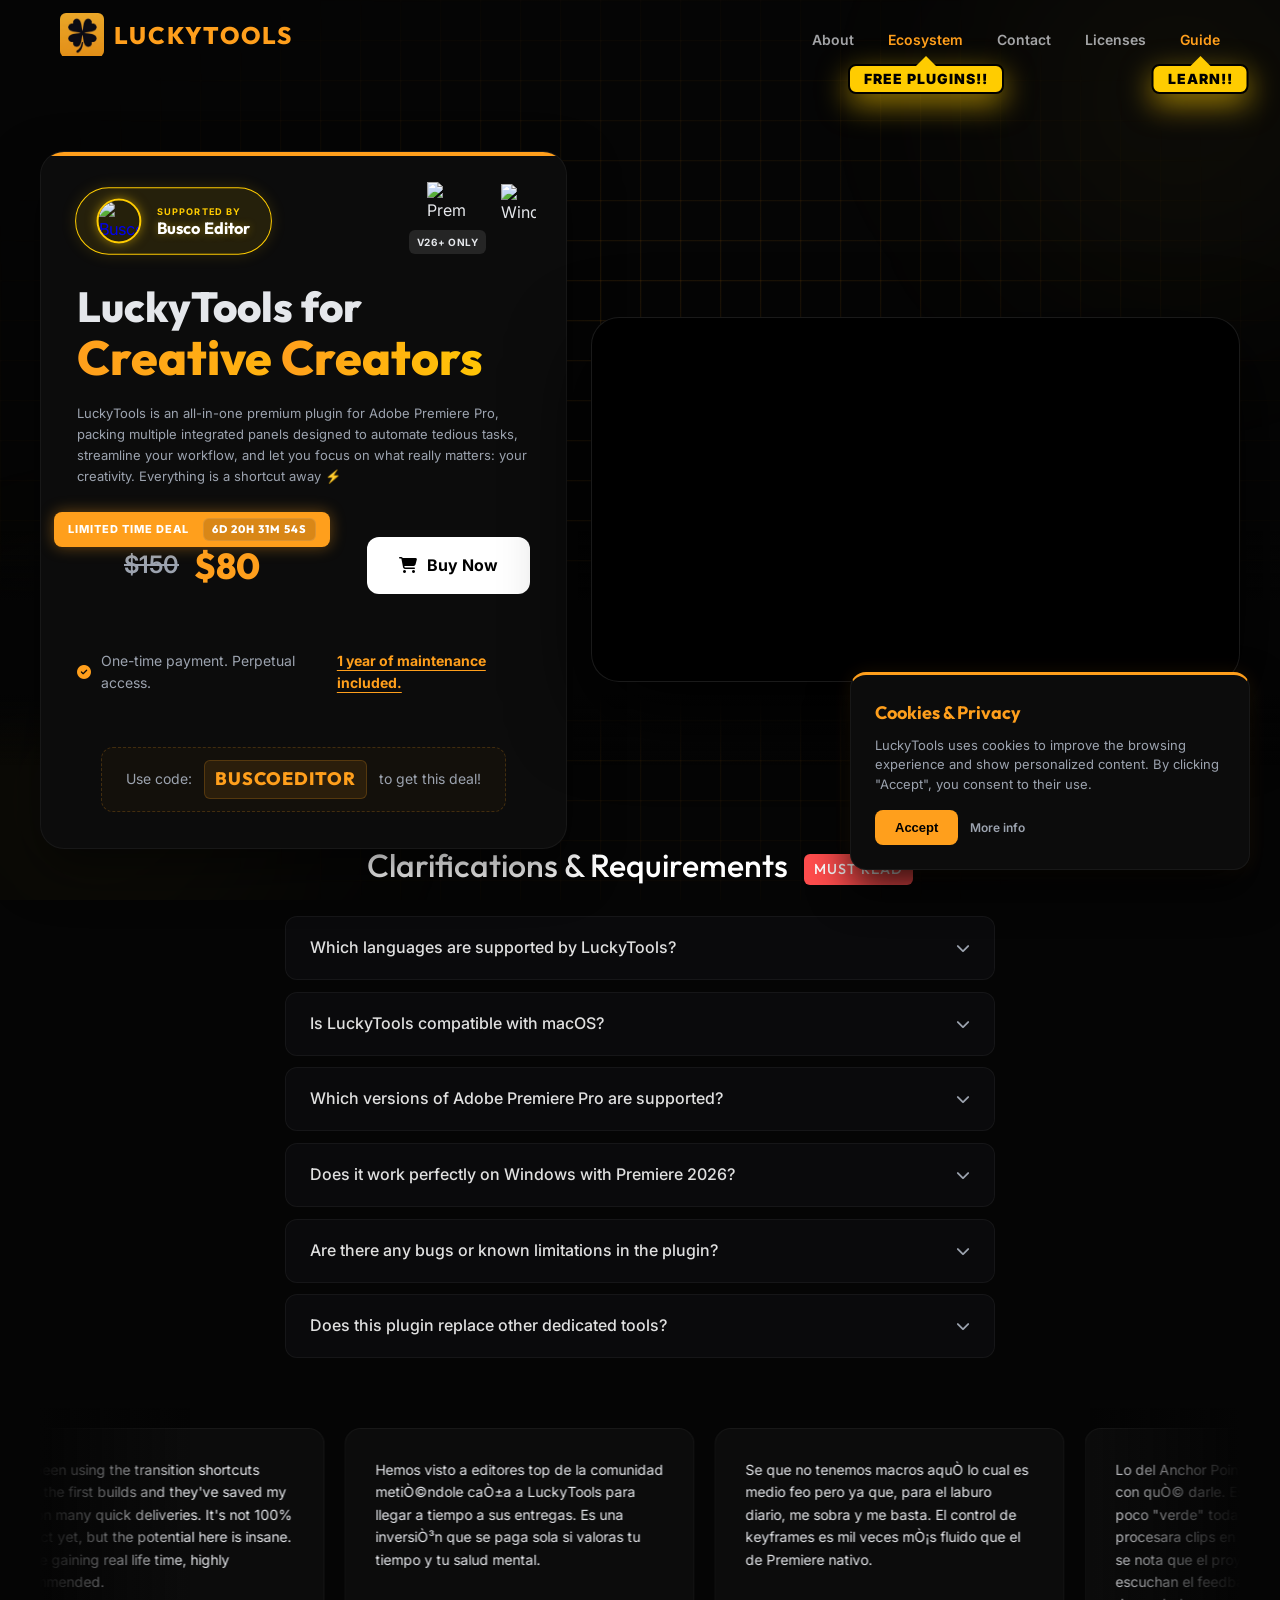
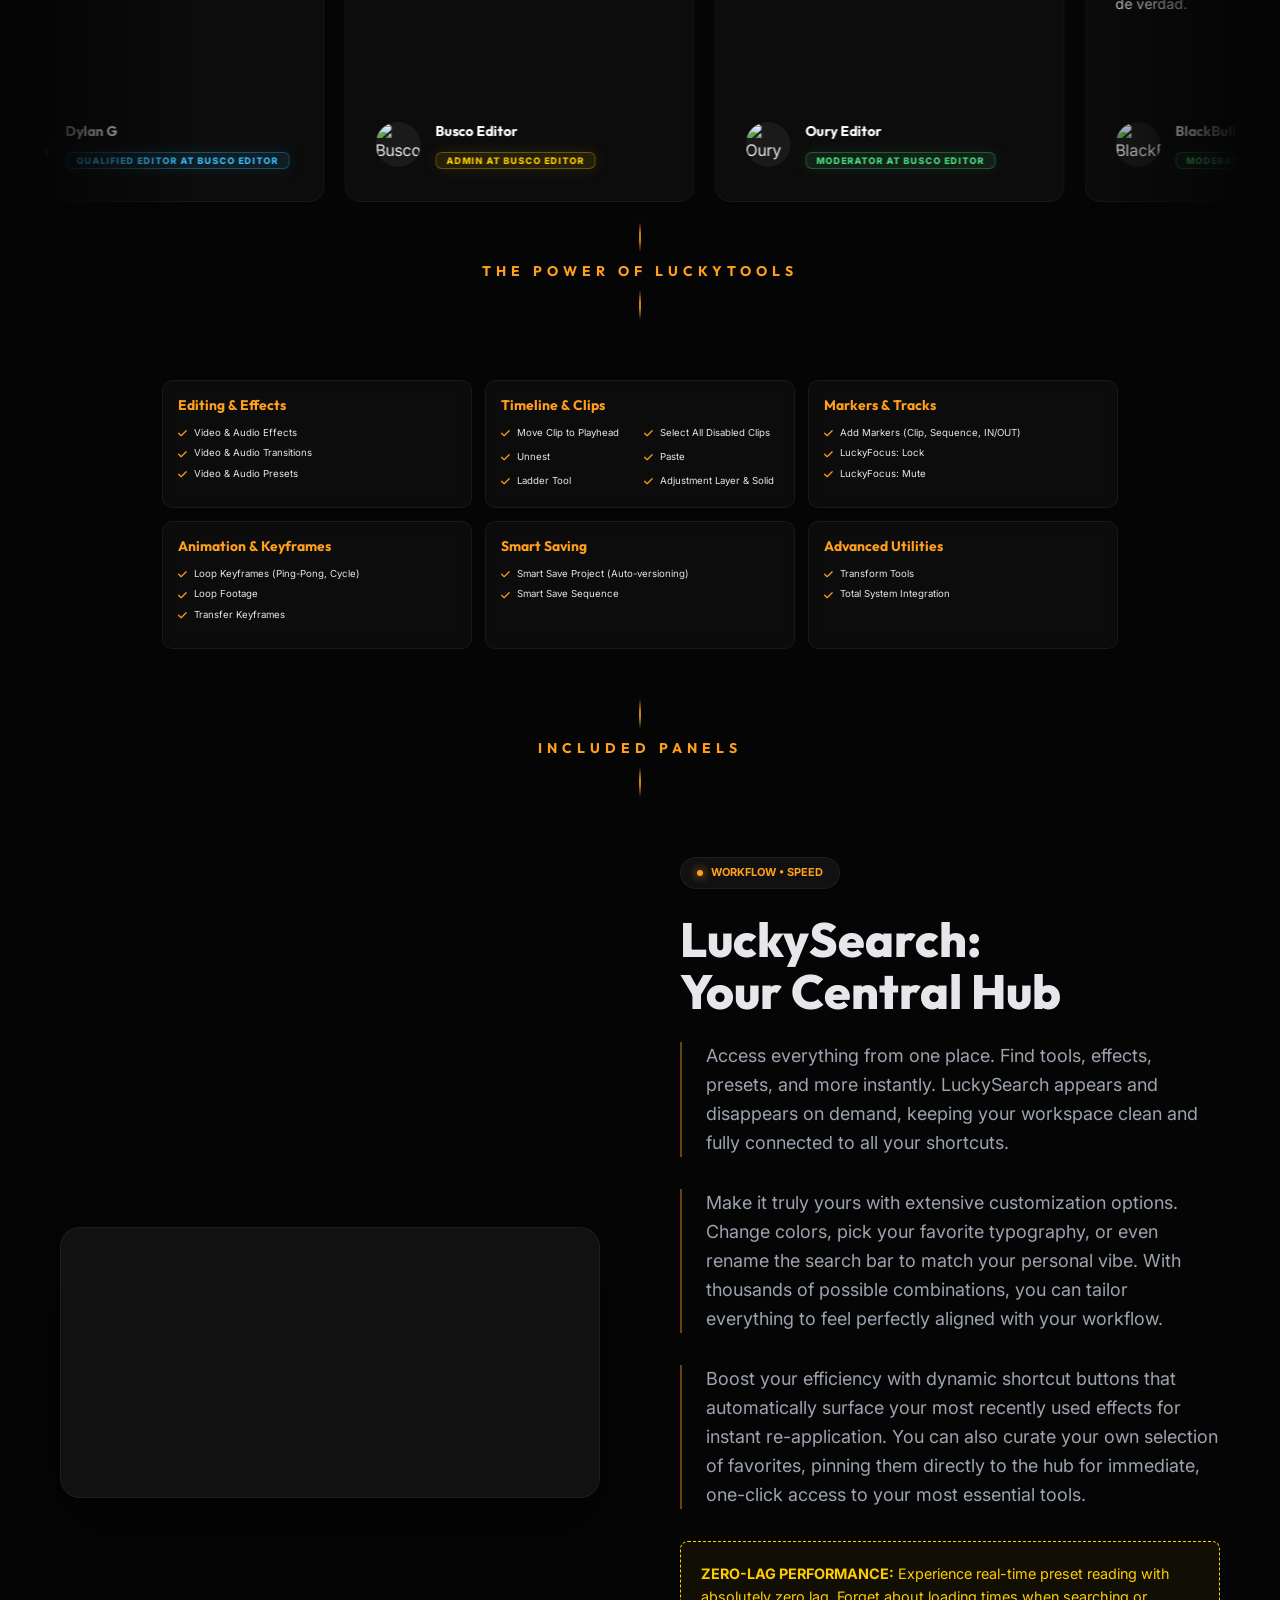
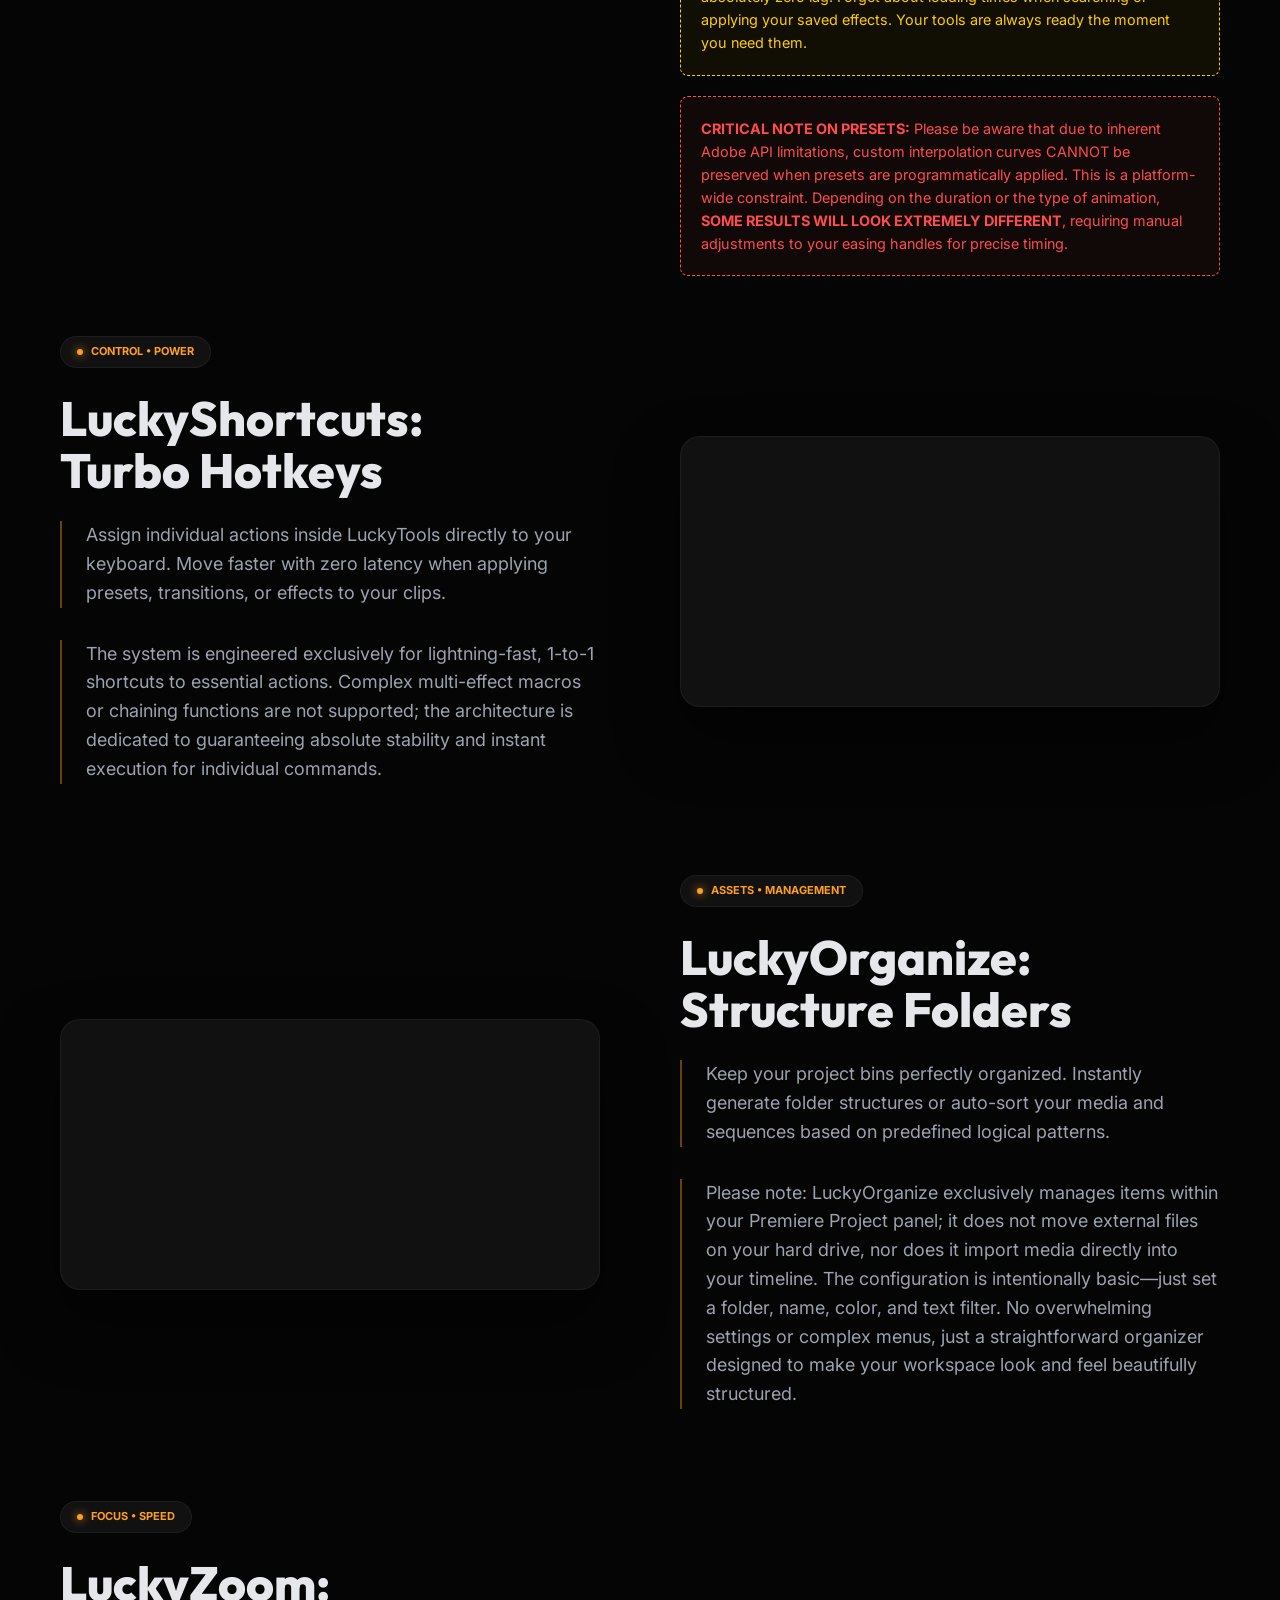
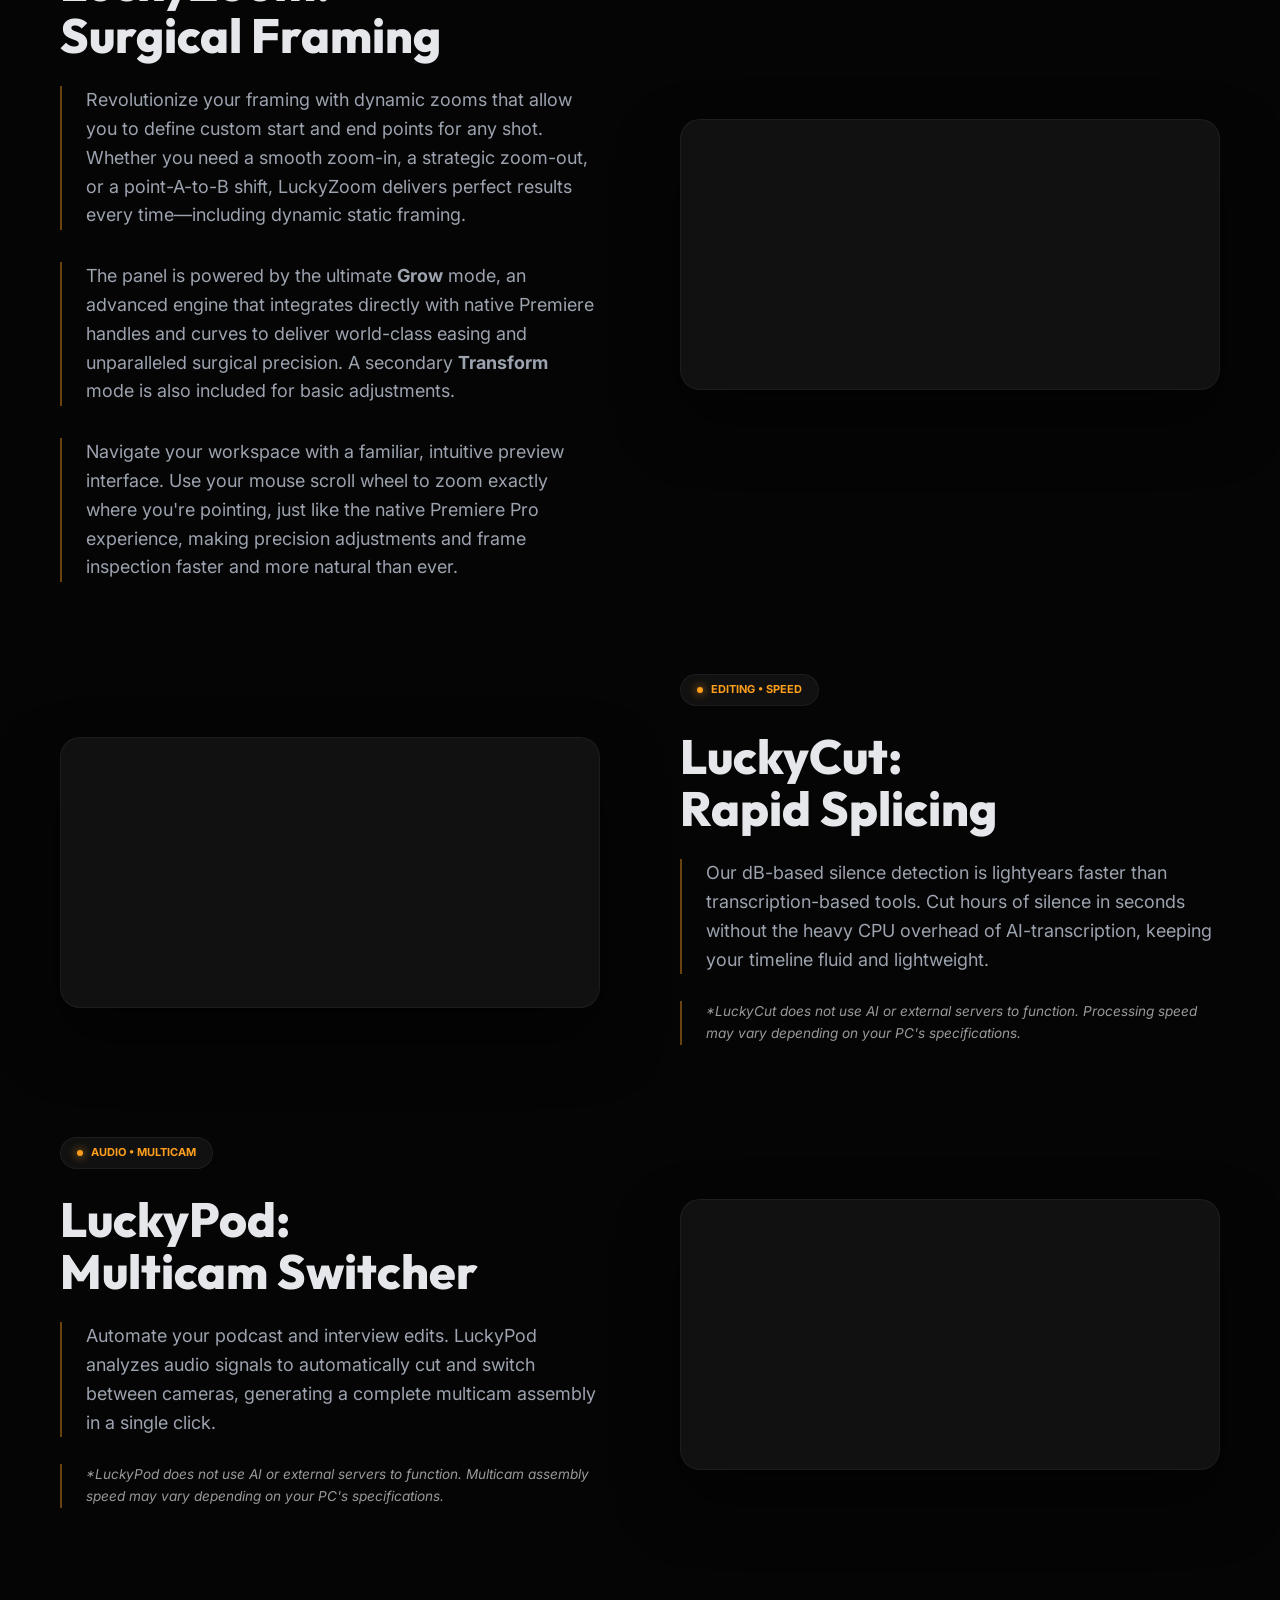
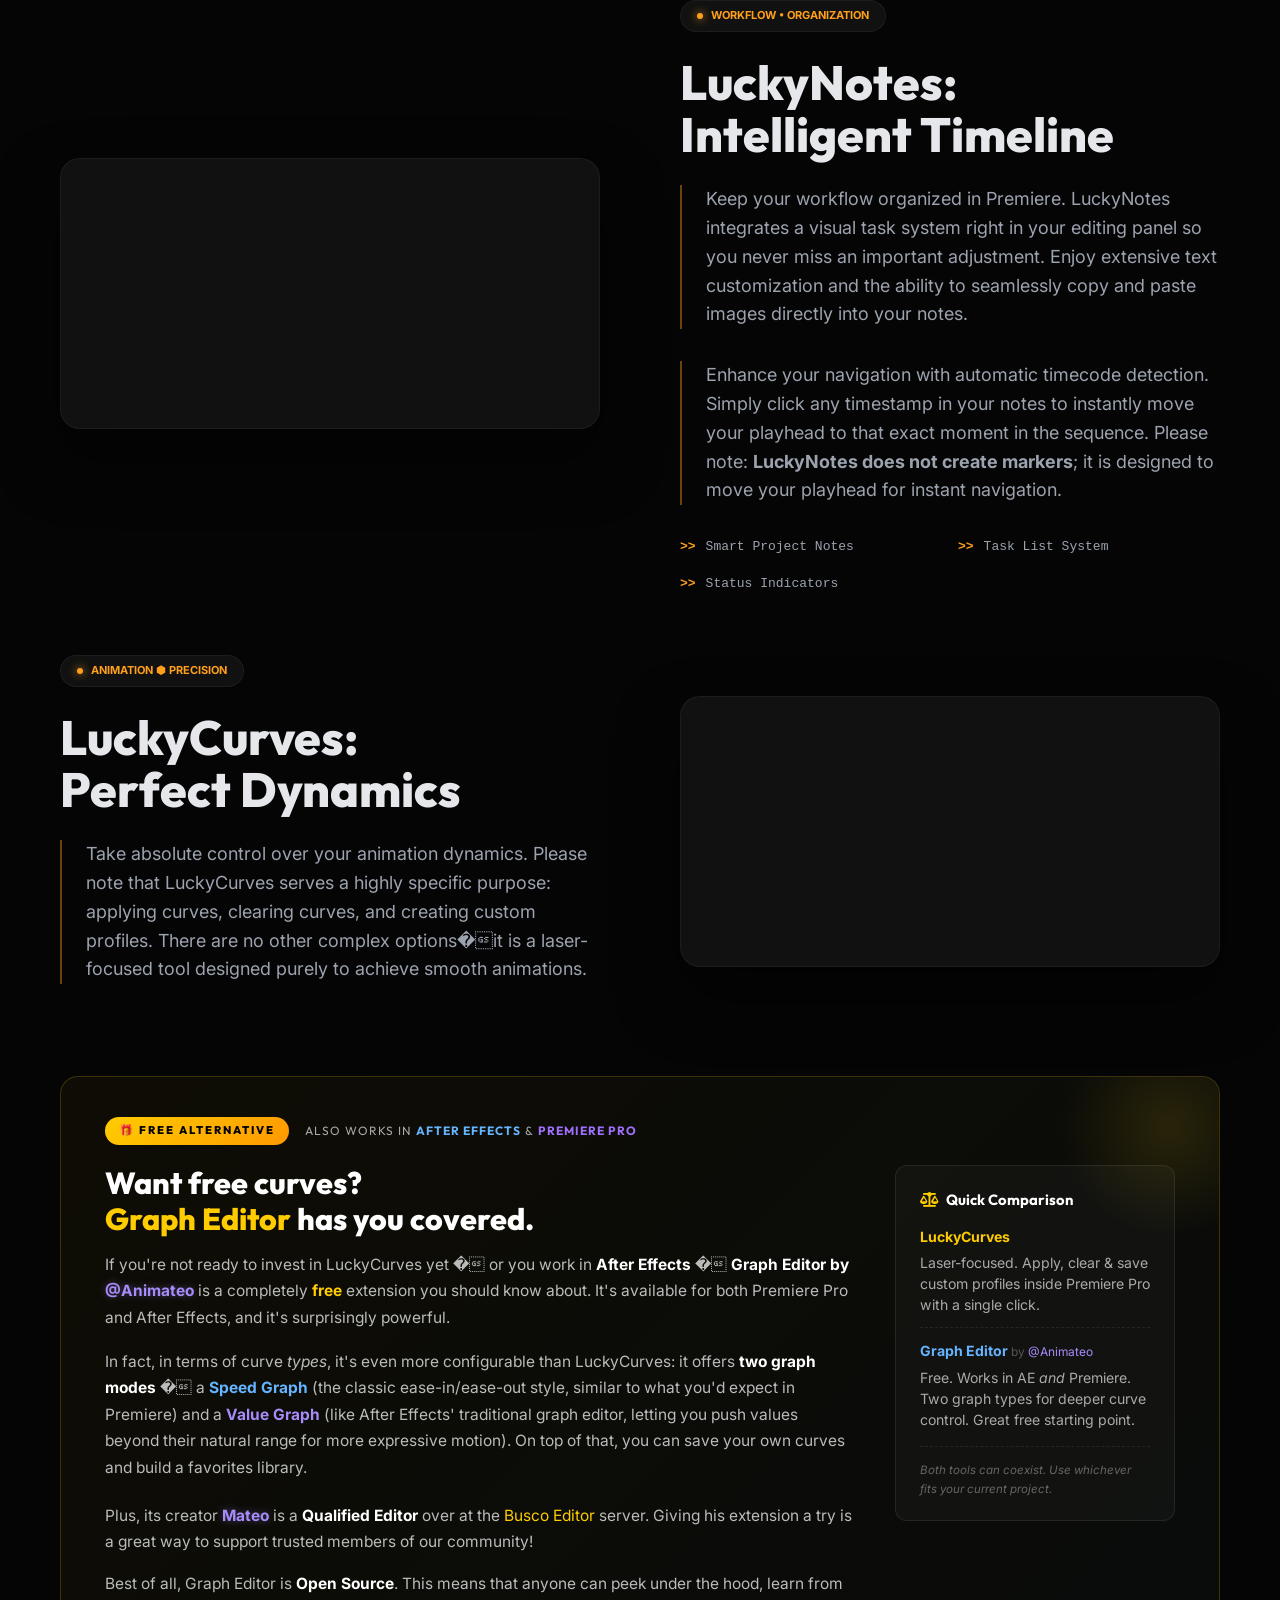
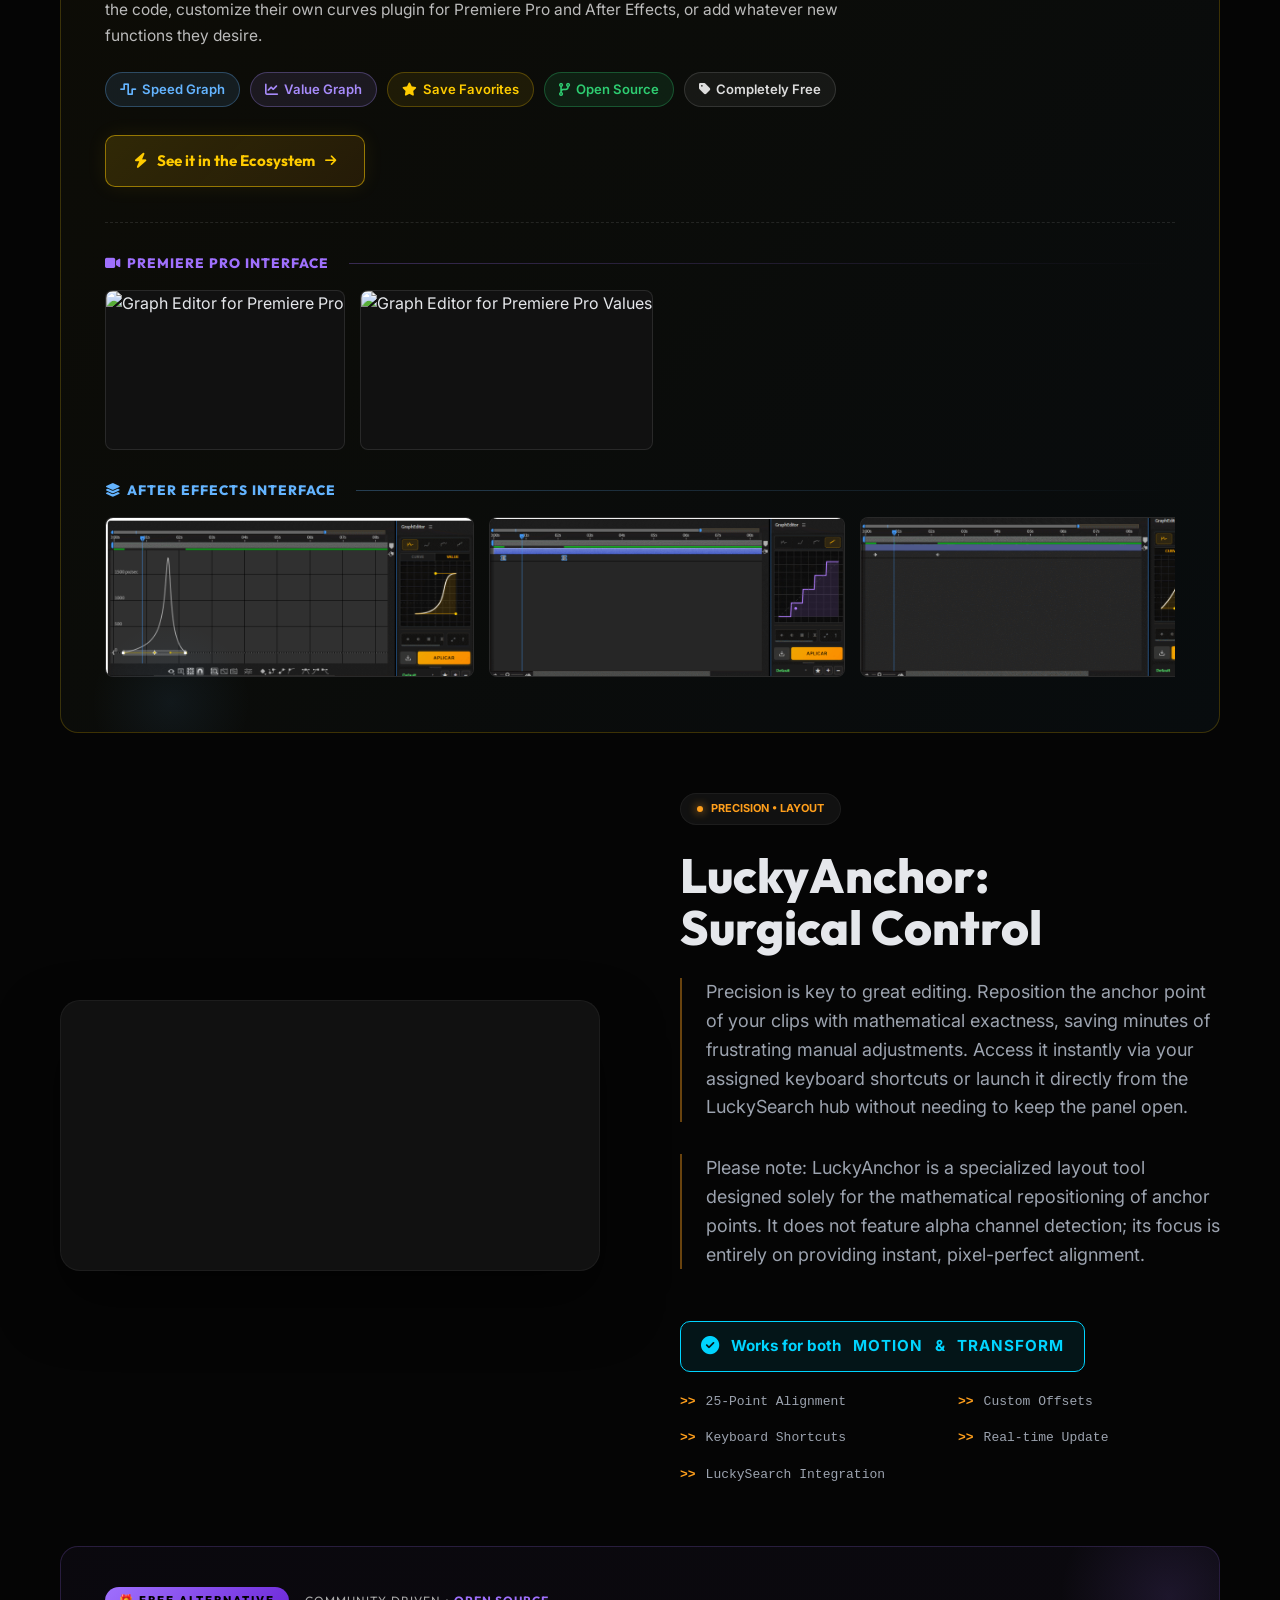
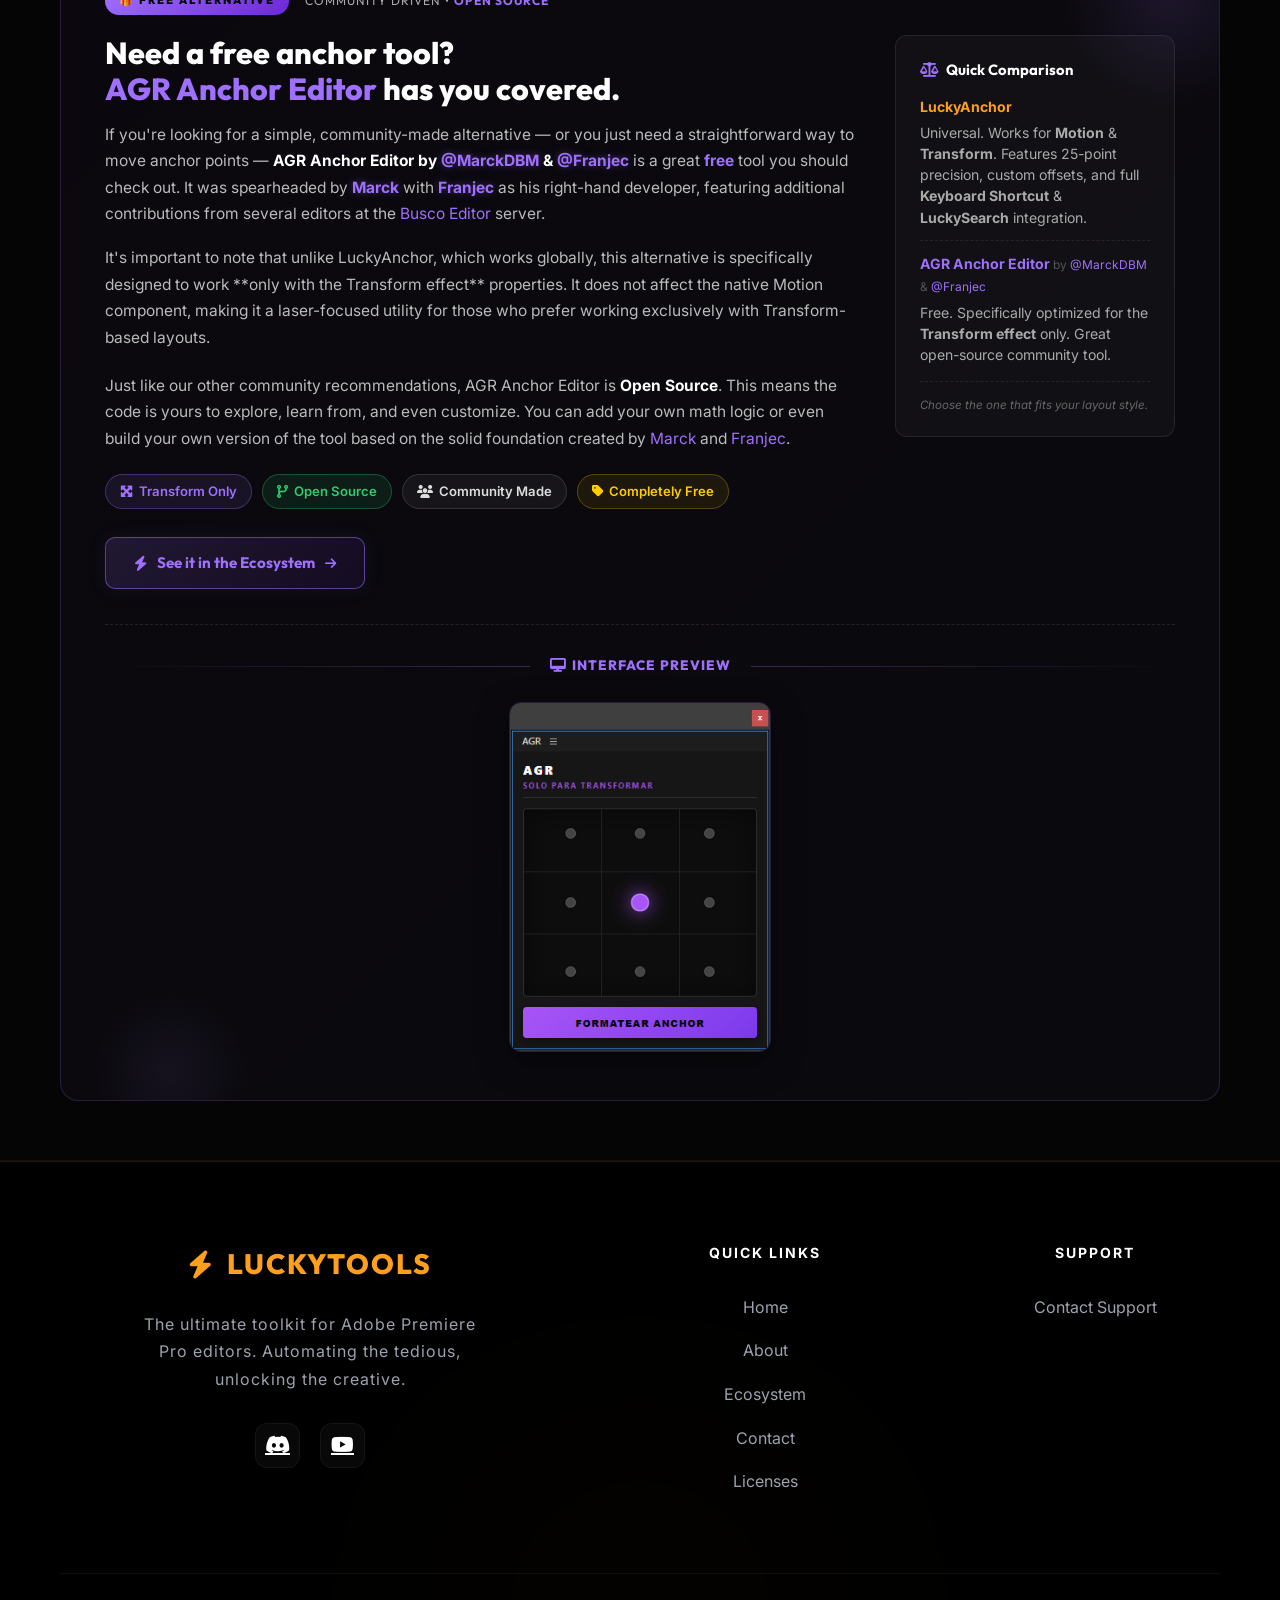
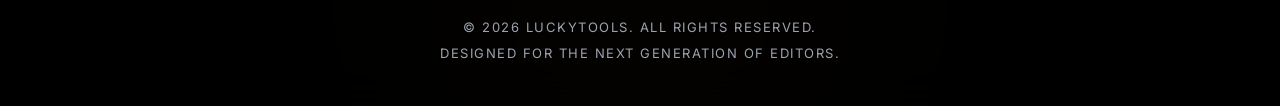
==== commit 2cfb1cce: "Add files via upload" ====
--- a/index.html
+++ b/index.html
@@ -135,7 +135,7 @@
             line-height: 1.4;
         }
         .req-modal-list li:before {
-            content: "Ã¢â‚¬Â¢";
+            content: "\2022";
             color: #ff9900;
             font-size: 1.5em;
             position: absolute;
@@ -276,7 +276,7 @@
                             </div>
                         </a>
                         <h1 translate="no">LuckyTools for <br> <span>Creative <span id="rotatingWord" class="word-rotate">Editors</span></span></h1>
-                        <p>LuckyTools is an all-in-one premium plugin for Adobe Premiere Pro, packing multiple integrated panels designed to automate tedious tasks, streamline your workflow, and let you focus on what really matters: your creativity. Everything is a shortcut away Ã¢Å¡Â¡</p>
+                        <p>LuckyTools is an all-in-one premium plugin for Adobe Premiere Pro, packing multiple integrated panels designed to automate tedious tasks, streamline your workflow, and let you focus on what really matters: your creativity. Everything is a shortcut away &#9889;</p>
                         <div class="hero-actions">
                             <div class="main-actions">
                                 <div class="price-box">
@@ -387,7 +387,7 @@
                         <i class="fas fa-chevron-down"></i>
                     </div>
                     <div class="faq-answer">
-                        <p>Transparency is key: LuckyTools was built from the ground up with AI assistance. While it is an optimized and stable tool, itÃ¢â‚¬â„¢s important to understand that it may not be as polished as software developed by large teams over many years. Because it was created with the help of AI, you might run into some quirks or minor bugs that wouldnÃ¢â‚¬â„¢t be there in massive corporate tools.</p>
+                        <p>Transparency is key: LuckyTools was built from the ground up with AI assistance. While it is an optimized and stable tool, it's important to understand that it may not be as polished as software developed by large teams over many years. Because it was created with the help of AI, you might run into some quirks or minor bugs that wouldn't be there in massive corporate tools.</p>
                         <p>This is an evolving project. Please keep this in mind before purchasing; your support directly funds the ongoing updates and fixes that make these tools better for every editor in the community!</p>
                     </div>
                 </div>
@@ -398,7 +398,7 @@
                         <i class="fas fa-chevron-down"></i>
                     </div>
                     <div class="faq-answer">
-                        <p>It does not intend to. The focus with LuckyTools is to group everyday functions to speed up workflows quickly and easily. Because of this, the tools are straightforward in terms of configuration and depthÃ¢â‚¬â€the goal is to maintain ease of use without overwhelming settings or complex menus.</p>
+                        <p>It does not intend to. The focus with LuckyTools is to group everyday functions to speed up workflows quickly and easily. Because of this, the tools are straightforward in terms of configuration and depth&mdash;the goal is to maintain ease of use without overwhelming settings or complex menus.</p>
                         <p>LuckyTools values the hard work and dedication of the developers behind established tools and does not seek to replace them. Their dedicated plugins are optimized and comprehensive. LuckyTools is a tool developed for editors, by editors, aiming to make the job just a little bit easier. If highly advanced features are required, those specialized alternatives remain the best option.</p>
                         <p><strong>Ultimately, the true vision behind LuckyTools is to act as a unified ecosystem</strong>, where all its panels and tools communicate seamlessly with each other to multiply your efficiency across the entire editing process.</p>
                     </div>
@@ -433,7 +433,7 @@
 
                     <!-- Review 2 -->
                     <div class="review-card">
-                        <p class="review-text">Hemos visto a editores top de la comunidad metiÃƒÂ©ndole caÃƒÂ±a a LuckyTools para llegar a tiempo a sus entregas. Es una inversiÃƒÂ³n que se paga sola si valoras tu tiempo y tu salud mental.</p>
+                        <p class="review-text">Hemos visto a editores top de la comunidad metiÒ©ndole caÒ±a a LuckyTools para llegar a tiempo a sus entregas. Es una inversiÒ³n que se paga sola si valoras tu tiempo y tu salud mental.</p>
                         <div class="reviewer-info">
                             <a href="https://x.com/BuscoEditor" target="_blank" class="reviewer-profile-link">
                                 <img src="busco.jpg" alt="Busco Editor" class="avatar">
@@ -451,7 +451,7 @@
 
                     <!-- Review 3 -->
                     <div class="review-card">
-                        <p class="review-text">Se que no tenemos macros aquÃƒÂ­ lo cual es medio feo pero ya que, para el laburo diario, me sobra y me basta. El control de keyframes es mil veces mÃƒÂ¡s fluido que el de Premiere nativo.</p>
+                        <p class="review-text">Se que no tenemos macros aquÒ­ lo cual es medio feo pero ya que, para el laburo diario, me sobra y me basta. El control de keyframes es mil veces mÒ¡s fluido que el de Premiere nativo.</p>
                         <div class="reviewer-info">
                             <a href="https://x.com/Giovanni_0108" target="_blank" class="reviewer-profile-link">
                                 <img src="oury.jpg" alt="Oury Editor" class="avatar">
@@ -469,7 +469,7 @@
 
                     <!-- Review 4 -->
                     <div class="review-card">
-                        <p class="review-text">Lo del Anchor Point es quirÃƒÂºrgico, no hay con quÃƒÂ© darle. Eso sÃƒÂ­, el Unnest estÃƒÂ¡ un poco "verde" todavÃƒÂ­a y me gustarÃƒÂ­a que procesara clips en lote en la v2. Al menos se nota que el proyecto estÃƒÂ¡ vivo y escuchan el feedback de los que editamos de verdad.</p>
+                        <p class="review-text">Lo del Anchor Point es quirÒºrgico, no hay con quÒ© darle. Eso sÒ­, el Unnest estÒ¡ un poco "verde" todavÒ­a y me gustarÒ­a que procesara clips en lote en la v2. Al menos se nota que el proyecto estÒ¡ vivo y escuchan el feedback de los que editamos de verdad.</p>
                         <div class="reviewer-info">
                             <a href="https://x.com/BlackBullAE" target="_blank" class="reviewer-profile-link">
                                 <img src="blackbull.jpg" alt="BlackBull Designer" class="avatar">
@@ -487,7 +487,7 @@
 
                     <!-- Review 5 -->
                     <div class="review-card">
-                        <p class="review-text">Un cambio total para mi flujo. Es un poco incÃƒÂ³modo no tener botÃƒÂ³n de deshacer en LuckySearch, pero ya ni modo, el tiempo que ahorro es increÃƒÂ­ble. Ã‚Â¡Esperando la v2.0!</p>
+                        <p class="review-text">Un cambio total para mi flujo. Es un poco incÒ³modo no tener botÒ³n de deshacer en LuckySearch, pero ya ni modo, el tiempo que ahorro es increÒ­ble. �¡Esperando la v2.0!</p>
                         <div class="reviewer-info">
                             <a href="https://x.com/YermacJ" target="_blank" class="reviewer-profile-link">
                                 <img src="ermac.jpg" alt="Ermac" class="avatar">
@@ -505,7 +505,7 @@
                     
                     <!-- Review 6 -->
                     <div class="review-card">
-                        <p class="review-text">Ta' bueno, ahorra tiempo y "plata", aun le falta refinar varias cosas pero si se sigue actualizando irÃƒÂ¡ bien. La personalizaciÃƒÂ³n estÃƒÂ¡ buena pero estÃƒÂ¡ demasiado centrado en ello mÃƒÂ¡s que algunas funciones, espero que lleguen mÃƒÂ¡s actualizaciones o sino me vuelvo pirata y lo publico gratis a todos</p>
+                        <p class="review-text">Ta' bueno, ahorra tiempo y "plata", aun le falta refinar varias cosas pero si se sigue actualizando irÒ¡ bien. La personalizaciÒ³n estÒ¡ buena pero estÒ¡ demasiado centrado en ello mÒ¡s que algunas funciones, espero que lleguen mÒ¡s actualizaciones o sino me vuelvo pirata y lo publico gratis a todos</p>
                         <div class="reviewer-info">
                             <a href="https://www.youtube.com/@MarckDBM" target="_blank" class="reviewer-profile-link">
                                 <img src="marck.jpg?v=1" alt="Marck" class="avatar">
@@ -543,7 +543,7 @@
 
                     <!-- Review 2 -->
                     <div class="review-card">
-                        <p class="review-text">Hemos visto a editores top de la comunidad metiÃƒÂ©ndole caÃƒÂ±a a LuckyTools para llegar a tiempo a sus entregas. Es una inversiÃƒÂ³n que se paga sola si valoras tu tiempo y tu salud mental.</p>
+                        <p class="review-text">Hemos visto a editores top de la comunidad metiÒ©ndole caÒ±a a LuckyTools para llegar a tiempo a sus entregas. Es una inversiÒ³n que se paga sola si valoras tu tiempo y tu salud mental.</p>
                         <div class="reviewer-info">
                             <a href="https://x.com/BuscoEditor" target="_blank" class="reviewer-profile-link">
                                 <img src="busco.jpg" alt="Busco Editor" class="avatar">
@@ -561,7 +561,7 @@
 
                     <!-- Review 3 -->
                     <div class="review-card">
-                        <p class="review-text">Se que no tenemos macros aquÃƒÂ­ lo cual es medio feo pero ya que, para el laburo diario, me sobra y me basta. El control de keyframes es mil veces mÃƒÂ¡s fluido que el de Premiere nativo.</p>
+                        <p class="review-text">Se que no tenemos macros aquÒ­ lo cual es medio feo pero ya que, para el laburo diario, me sobra y me basta. El control de keyframes es mil veces mÒ¡s fluido que el de Premiere nativo.</p>
                         <div class="reviewer-info">
                             <a href="https://x.com/Giovanni_0108" target="_blank" class="reviewer-profile-link">
                                 <img src="oury.jpg" alt="Oury Editor" class="avatar">
@@ -579,7 +579,7 @@
 
                     <!-- Review 4 -->
                     <div class="review-card">
-                        <p class="review-text">Lo del Anchor Point es quirÃƒÂºrgico, no hay con quÃƒÂ© darle. Eso sÃƒÂ­, el Unnest estÃƒÂ¡ un poco "verde" todavÃƒÂ­a y me gustarÃƒÂ­a que procesara clips en lote en la v2. Al menos se nota que el proyecto estÃƒÂ¡ vivo y escuchan el feedback de los que editamos de verdad.</p>
+                        <p class="review-text">Lo del Anchor Point es quirÒºrgico, no hay con quÒ© darle. Eso sÒ­, el Unnest estÒ¡ un poco "verde" todavÒ­a y me gustarÒ­a que procesara clips en lote en la v2. Al menos se nota que el proyecto estÒ¡ vivo y escuchan el feedback de los que editamos de verdad.</p>
                         <div class="reviewer-info">
                             <a href="https://x.com/BlackBullAE" target="_blank" class="reviewer-profile-link">
                                 <img src="blackbull.jpg" alt="BlackBull Designer" class="avatar">
@@ -597,7 +597,7 @@
 
                     <!-- Review 5 -->
                     <div class="review-card">
-                        <p class="review-text">Un cambio total para mi flujo. Es un poco incÃƒÂ³modo no tener botÃƒÂ³n de deshacer en LuckySearch, pero ya ni modo, el tiempo que ahorro es increÃƒÂ­ble. Ã‚Â¡Esperando la v2.0!</p>
+                        <p class="review-text">Un cambio total para mi flujo. Es un poco incÒ³modo no tener botÒ³n de deshacer en LuckySearch, pero ya ni modo, el tiempo que ahorro es increÒ­ble. �¡Esperando la v2.0!</p>
                         <div class="reviewer-info">
                             <a href="https://x.com/YermacJ" target="_blank" class="reviewer-profile-link">
                                 <img src="ermac.jpg" alt="Ermac" class="avatar">
@@ -615,7 +615,7 @@
 
                     <!-- Review 6 -->
                     <div class="review-card">
-                        <p class="review-text">Ta' bueno, ahorra tiempo y "plata", aun le falta refinar varias cosas pero si se sigue actualizando irÃƒÂ¡ bien. La personalizaciÃƒÂ³n estÃƒÂ¡ buena pero estÃƒÂ¡ demasiado centrado en ello mÃƒÂ¡s que algunas funciones, espero que lleguen mÃƒÂ¡s actualizaciones o sino me vuelvo pirata y lo publico gratis a todos</p>
+                        <p class="review-text">Ta' bueno, ahorra tiempo y "plata", aun le falta refinar varias cosas pero si se sigue actualizando irÒ¡ bien. La personalizaciÒ³n estÒ¡ buena pero estÒ¡ demasiado centrado en ello mÒ¡s que algunas funciones, espero que lleguen mÒ¡s actualizaciones o sino me vuelvo pirata y lo publico gratis a todos</p>
                         <div class="reviewer-info">
                             <a href="https://www.youtube.com/@MarckDBM" target="_blank" class="reviewer-profile-link">
                                 <img src="marck.jpg?v=1" alt="Marck" class="avatar">
@@ -736,7 +736,7 @@
                 <div class="feature-content reveal reveal-right">
                     <div class="feature-badge">
                         <div class="dot"></div>
-                        <span>Workflow Ã¢â‚¬Â¢ Speed</span>
+                        <span>Workflow &bull; Speed</span>
                     </div>
                     <h3>LuckySearch: <br>Your Central Hub</h3>
                     <p>Access everything from one place. Find tools, effects, presets, and more instantly. LuckySearch appears and disappears on demand, keeping your workspace clean and fully connected to all your shortcuts.</p>
@@ -764,7 +764,7 @@
                 <div class="feature-content reveal reveal-left">
                     <div class="feature-badge">
                         <div class="dot"></div>
-                        <span>Control Ã¢â‚¬Â¢ Power</span>
+                        <span>Control &bull; Power</span>
                     </div>
                     <h3>LuckyShortcuts: <br>Turbo Hotkeys</h3>
                     <p>Assign individual actions inside LuckyTools directly to your keyboard. Move faster with zero latency when applying presets, transitions, or effects to your clips.</p>
@@ -785,11 +785,11 @@
                 <div class="feature-content reveal reveal-right">
                     <div class="feature-badge">
                         <div class="dot"></div>
-                        <span>Assets Ã¢â‚¬Â¢ Management</span>
+                        <span>Assets &bull; Management</span>
                     </div>
                     <h3>LuckyOrganize: <br>Structure Folders</h3>
                     <p>Keep your project bins perfectly organized. Instantly generate folder structures or auto-sort your media and sequences based on predefined logical patterns.</p>
-                    <p>Please note: LuckyOrganize exclusively manages items within your Premiere Project panel; it does not move external files on your hard drive, nor does it import media directly into your timeline. The configuration is intentionally basicÃ¢â‚¬â€just set a folder, name, color, and text filter. No overwhelming settings or complex menus, just a straightforward organizer designed to make your workspace look and feel beautifully structured.</p>
+                    <p>Please note: LuckyOrganize exclusively manages items within your Premiere Project panel; it does not move external files on your hard drive, nor does it import media directly into your timeline. The configuration is intentionally basic&mdash;just set a folder, name, color, and text filter. No overwhelming settings or complex menus, just a straightforward organizer designed to make your workspace look and feel beautifully structured.</p>
 
 
                 </div>
@@ -807,10 +807,10 @@
                 <div class="feature-content reveal reveal-left">
                     <div class="feature-badge">
                         <div class="dot"></div>
-                        <span>Focus Ã¢â‚¬Â¢ Speed</span>
+                        <span>Focus &bull; Speed</span>
                     </div>
                     <h3>LuckyZoom: <br>Surgical Framing</h3>
-                    <p>Revolutionize your framing with dynamic zooms that allow you to define custom start and end points for any shot. Whether you need a smooth zoom-in, a strategic zoom-out, or a point-A-to-B shift, LuckyZoom delivers perfect results every timeÃ¢â‚¬â€including dynamic static framing.</p>
+                    <p>Revolutionize your framing with dynamic zooms that allow you to define custom start and end points for any shot. Whether you need a smooth zoom-in, a strategic zoom-out, or a point-A-to-B shift, LuckyZoom delivers perfect results every time&mdash;including dynamic static framing.</p>
                     <p>The panel is powered by the ultimate <strong>Grow</strong> mode, an advanced engine that integrates directly with native Premiere handles and curves to deliver world-class easing and unparalleled surgical precision. A secondary <strong>Transform</strong> mode is also included for basic adjustments.</p>
                     <p>Navigate your workspace with a familiar, intuitive preview interface. Use your mouse scroll wheel to zoom exactly where you're pointing, just like the native Premiere Pro experience, making precision adjustments and frame inspection faster and more natural than ever.</p>
 
@@ -829,7 +829,7 @@
                 <div class="feature-content reveal reveal-right">
                     <div class="feature-badge">
                         <div class="dot"></div>
-                        <span>Editing Ã¢â‚¬Â¢ Speed</span>
+                        <span>Editing &bull; Speed</span>
                     </div>
                     <h3>LuckyCut: <br>Rapid Splicing</h3>
                     <p>Our dB-based silence detection is lightyears faster than transcription-based tools. Cut hours of silence in seconds without the heavy CPU overhead of AI-transcription, keeping your timeline fluid and lightweight.</p>
@@ -850,7 +850,7 @@
                 <div class="feature-content reveal reveal-left">
                     <div class="feature-badge">
                         <div class="dot"></div>
-                        <span>Audio Ã¢â‚¬Â¢ Multicam</span>
+                        <span>Audio &bull; Multicam</span>
                     </div>
                     <h3>LuckyPod: <br>Multicam Switcher</h3>
                     <p>Automate your podcast and interview edits. LuckyPod analyzes audio signals to automatically cut and switch between cameras, generating a complete multicam assembly in a single click.</p>
@@ -873,7 +873,7 @@
                 <div class="feature-content reveal reveal-right">
                     <div class="feature-badge">
                         <div class="dot"></div>
-                        <span>Workflow Ã¢â‚¬Â¢ Organization</span>
+                        <span>Workflow &bull; Organization</span>
                     </div>
                     <h3>LuckyNotes: <br>Intelligent Timeline</h3>
                     <p>Keep your workflow organized in Premiere. LuckyNotes integrates a visual task system right in your editing panel so you never miss an important adjustment. Enjoy extensive text customization and the ability to seamlessly copy and paste images directly into your notes.</p>
@@ -899,10 +899,11 @@
                 <div class="feature-content reveal reveal-left">
                     <div class="feature-badge">
                         <div class="dot"></div>
-                        <span>Animation â€¢ Precision</span>
+                        <span>Animation ⬢ Precision</span>
                     </div>
                     <h3>LuckyCurves: <br>Perfect Dynamics</h3>
-                    <p>Take absolute control over your animation dynamics. Please note that LuckyCurves serves a highly specific purpose: applying curves, clearing curves, and creating custom profiles. There are no other complex optionsâ€”it is a laser-focused tool designed purely to achieve smooth animations.</p>
+                    <p>Take absolute control over your animation dynamics. Please note that LuckyCurves serves a highly specific purpose: applying curves, clearing curves, and creating custom profiles. There are no other complex options�+it is a laser-focused tool designed purely to achieve smooth animations.</p>
 
 
                 </div>
@@ -947,7 +948,7 @@
                         border-radius: 30px;
                         white-space: nowrap;
                         font-family: 'Outfit', sans-serif;
-                    ">Ã°Å¸Å½Â FREE ALTERNATIVE</div>
+                    ">&#127873; FREE ALTERNATIVE</div>
                     <div style="
                         font-size: 0.75em;
                         color: #aaa;
@@ -969,10 +970,13 @@
                             line-height: 1.2;
                         ">Want free curves? <br><span style="color: #ffcc00;">Graph Editor</span> has you covered.</h3>
                         <p style="color: #bbb; line-height: 1.7; margin: 0 0 18px 0; font-size: 0.97em;">
-                            If you're not ready to invest in LuckyCurves yet â€” or you work in <strong style="color: white;">After Effects</strong> â€” <strong style="color: white;">Graph Editor by <a href="https://animateoo.github.io/tools/" target="_blank" style="color: #a78bfa; text-decoration: none; text-shadow: 0 0 8px rgba(167, 139, 250, 0.4);">@Animateo</a></strong> is a completely <strong style="color: #ffcc00;">free</strong> extension you should know about. It's available for both Premiere Pro and After Effects, and it's surprisingly powerful.
+                            If you're not ready to invest in LuckyCurves yet �+ or you work in <strong style="color: white;">After Effects</strong> �+ <strong style="color: white;">Graph Editor by <a href="https://animateoo.github.io/tools/" target="_blank" style="color: #a78bfa; text-decoration: none; text-shadow: 0 0 8px rgba(167, 139, 250, 0.4);">@Animateo</a></strong> is a completely <strong style="color: #ffcc00;">free</strong> extension you should know about. It's available for both Premiere Pro and After Effects, and it's surprisingly powerful.
                         </p>
                         <p style="color: #bbb; line-height: 1.7; margin: 0 0 22px 0; font-size: 0.97em;">
-                            In fact, in terms of curve <em>types</em>, it's even more configurable than LuckyCurves: it offers <strong style="color: white;">two graph modes</strong> â€” a <strong style="color: #64b4ff;">Speed Graph</strong> (the classic ease-in/ease-out style, similar to what you'd expect in Premiere) and a <strong style="color: #a78bfa;">Value Graph</strong> (like After Effects' traditional graph editor, letting you push values beyond their natural range for more expressive motion). On top of that, you can save your own curves and build a favorites library.
+                            In fact, in terms of curve <em>types</em>, it's even more configurable than LuckyCurves: it offers <strong style="color: white;">two graph modes</strong> �+ a <strong style="color: #64b4ff;">Speed Graph</strong> (the classic ease-in/ease-out style, similar to what you'd expect in Premiere) and a <strong style="color: #a78bfa;">Value Graph</strong> (like After Effects' traditional graph editor, letting you push values beyond their natural range for more expressive motion). On top of that, you can save your own curves and build a favorites library.
                         </p>
                         <p style="color: #bbb; line-height: 1.7; margin: 0 0 15px 0; font-size: 0.97em;">
                             Plus, its creator <a href="https://animateoo.github.io/tools/" target="_blank" style="color: #a78bfa; text-decoration: none; text-shadow: 0 0 8px rgba(167, 139, 250, 0.4); font-weight: bold;">Mateo</a> is a <strong style="color: white;">Qualified Editor</strong> over at the <a href="https://discord.gg/hEa7TpDhGP" target="_blank" style="color: #ffcc00; text-decoration: none;">Busco Editor</a> server. Giving his extension a try is a great way to support trusted members of our community!
@@ -1099,7 +1103,7 @@
                 <div class="feature-content reveal reveal-right">
                     <div class="feature-badge">
                         <div class="dot"></div>
-                        <span>Precision Ã¢â‚¬Â¢ Layout</span>
+                        <span>Precision &bull; Layout</span>
                     </div>
                     <h3>LuckyAnchor: <br>Surgical Control</h3>
                     <p>Precision is key to great editing. Reposition the anchor point of your clips with mathematical exactness, saving minutes of frustrating manual adjustments. Access it instantly via your assigned keyboard shortcuts or launch it directly from the LuckySearch hub without needing to keep the panel open.</p>
@@ -1160,14 +1164,14 @@
                         border-radius: 30px;
                         white-space: nowrap;
                         font-family: 'Outfit', sans-serif;
-                    ">Ã°Å¸Å½Â FREE ALTERNATIVE</div>
+                    ">&#127873; FREE ALTERNATIVE</div>
                     <div style="
                         font-size: 0.75em;
                         color: #aaa;
                         letter-spacing: 1px;
                         text-transform: uppercase;
                         font-family: 'Outfit', sans-serif;
-                    ">Community Driven Ã¢â‚¬Â¢ <strong style="color:#9f70fd;">Open Source</strong></div>
+                    ">Community Driven &bull; <strong style="color:#9f70fd;">Open Source</strong></div>
                 </div>
 
                 <!-- Main content -->
@@ -1182,7 +1186,7 @@
                             line-height: 1.2;
                         ">Need a free anchor tool? <br><span style="color: #9f70fd;">AGR Anchor Editor</span> has you covered.</h3>
                         <p style="color: #bbb; line-height: 1.7; margin: 0 0 18px 0; font-size: 0.97em;">
-                            If you're looking for a simple, community-made alternative Ã¢â‚¬â€ or you just need a straightforward way to move anchor points Ã¢â‚¬â€ <strong style="color: white;">AGR Anchor Editor by <a href="https://www.youtube.com/@MarckDBM" target="_blank" style="color: #9f70fd; text-decoration: none; text-shadow: 0 0 8px rgba(159, 112, 253, 0.4);">@MarckDBM</a> & <a href="https://ytjobs.co/talent/profile/322597" target="_blank" style="color: #9f70fd; text-decoration: none; text-shadow: 0 0 8px rgba(159, 112, 253, 0.4);">@Franjec</a></strong> is a great <strong style="color: #9f70fd;">free</strong> tool you should check out. It was spearheaded by <a href="https://www.youtube.com/@MarckDBM" target="_blank" style="color: #9f70fd; text-decoration: none; text-shadow: 0 0 8px rgba(159, 112, 253, 0.4); font-weight: bold;">Marck</a> with <a href="https://ytjobs.co/talent/profile/322597" target="_blank" style="color: #9f70fd; text-decoration: none; text-shadow: 0 0 8px rgba(159, 112, 253, 0.4); font-weight: bold;">Franjec</a> as his right-hand developer, featuring additional contributions from several editors at the <a href="https://discord.gg/hEa7TpDhGP" target="_blank" style="color: #9f70fd; text-decoration: none;">Busco Editor</a> server.
+                            If you're looking for a simple, community-made alternative &mdash; or you just need a straightforward way to move anchor points &mdash; <strong style="color: white;">AGR Anchor Editor by <a href="https://www.youtube.com/@MarckDBM" target="_blank" style="color: #9f70fd; text-decoration: none; text-shadow: 0 0 8px rgba(159, 112, 253, 0.4);">@MarckDBM</a> & <a href="https://ytjobs.co/talent/profile/322597" target="_blank" style="color: #9f70fd; text-decoration: none; text-shadow: 0 0 8px rgba(159, 112, 253, 0.4);">@Franjec</a></strong> is a great <strong style="color: #9f70fd;">free</strong> tool you should check out. It was spearheaded by <a href="https://www.youtube.com/@MarckDBM" target="_blank" style="color: #9f70fd; text-decoration: none; text-shadow: 0 0 8px rgba(159, 112, 253, 0.4); font-weight: bold;">Marck</a> with <a href="https://ytjobs.co/talent/profile/322597" target="_blank" style="color: #9f70fd; text-decoration: none; text-shadow: 0 0 8px rgba(159, 112, 253, 0.4); font-weight: bold;">Franjec</a> as his right-hand developer, featuring additional contributions from several editors at the <a href="https://discord.gg/hEa7TpDhGP" target="_blank" style="color: #9f70fd; text-decoration: none;">Busco Editor</a> server.
                         </p>
                         <p style="color: #bbb; line-height: 1.7; margin: 0 0 22px 0; font-size: 0.97em;">
                             It's important to note that unlike LuckyAnchor, which works globally, this alternative is specifically designed to work **only with the Transform effect** properties. It does not affect the native Motion component, making it a laser-focused utility for those who prefer working exclusively with Transform-based layouts.
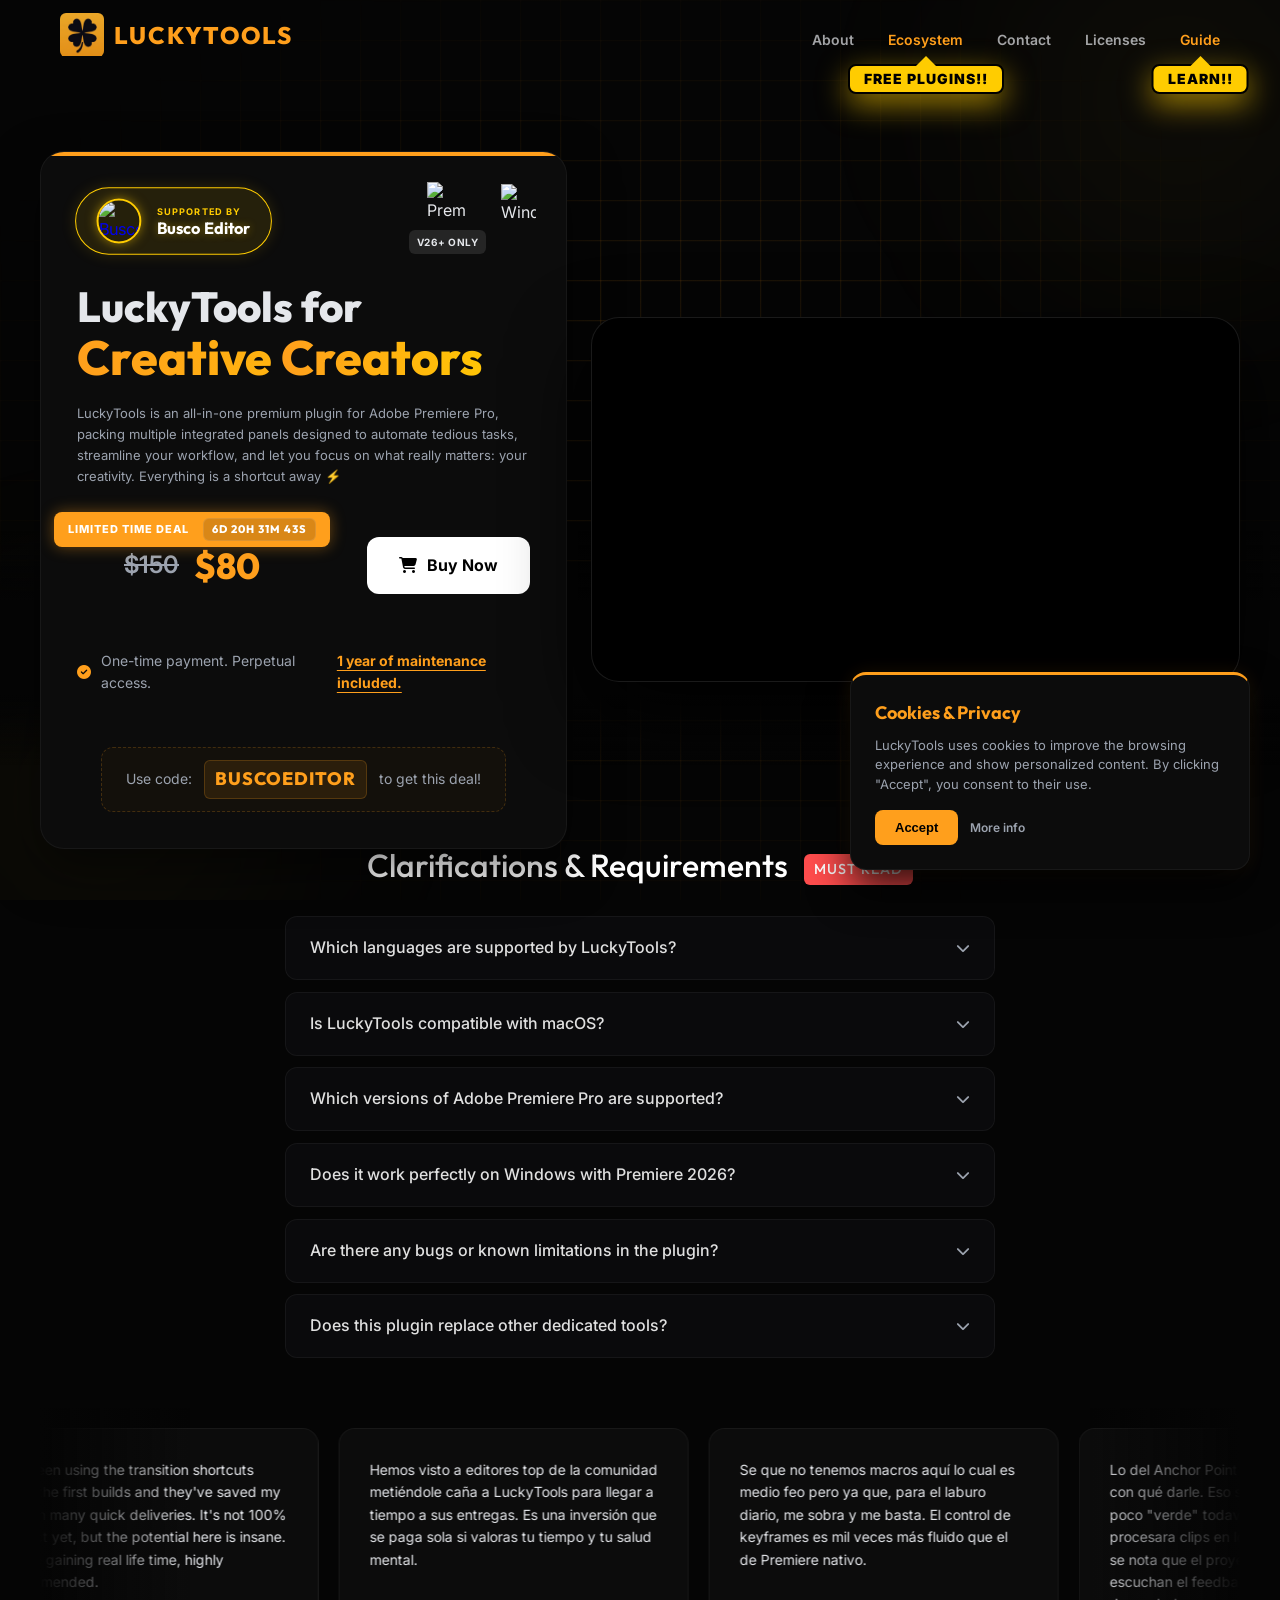
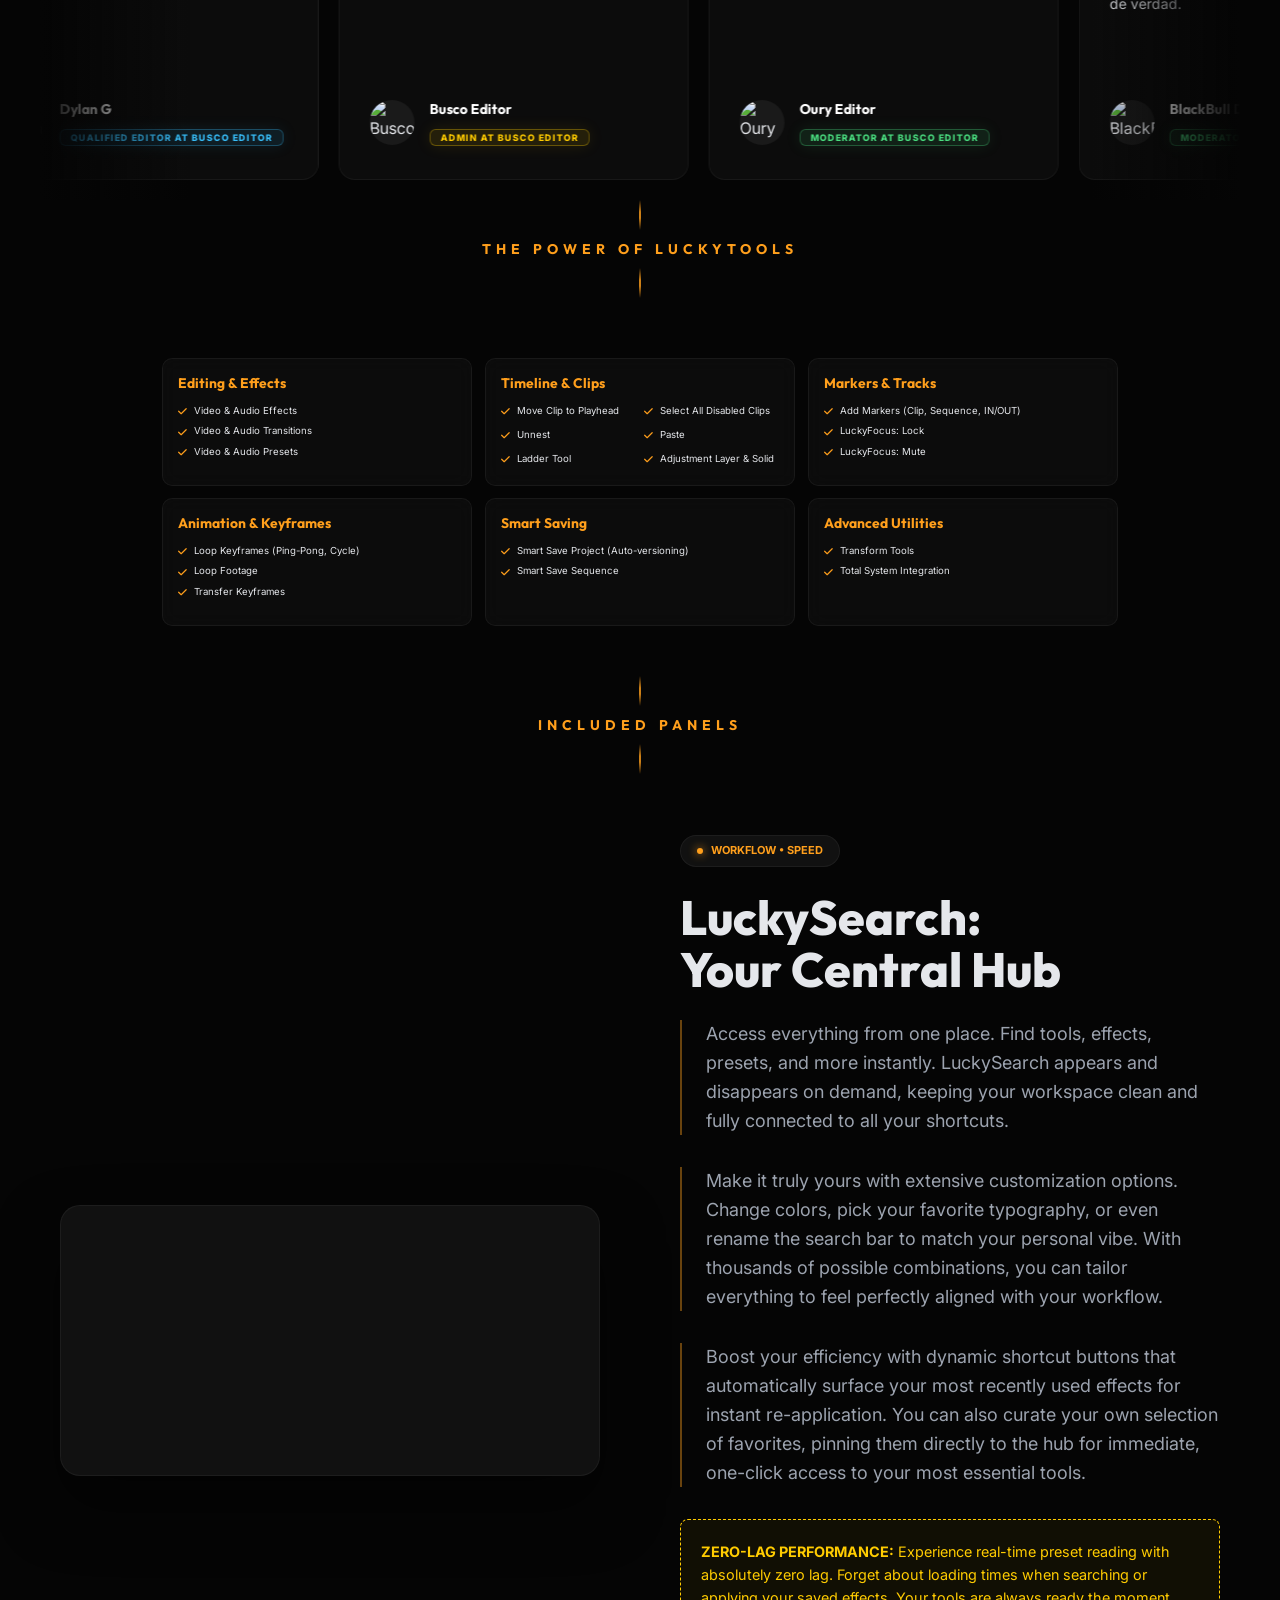
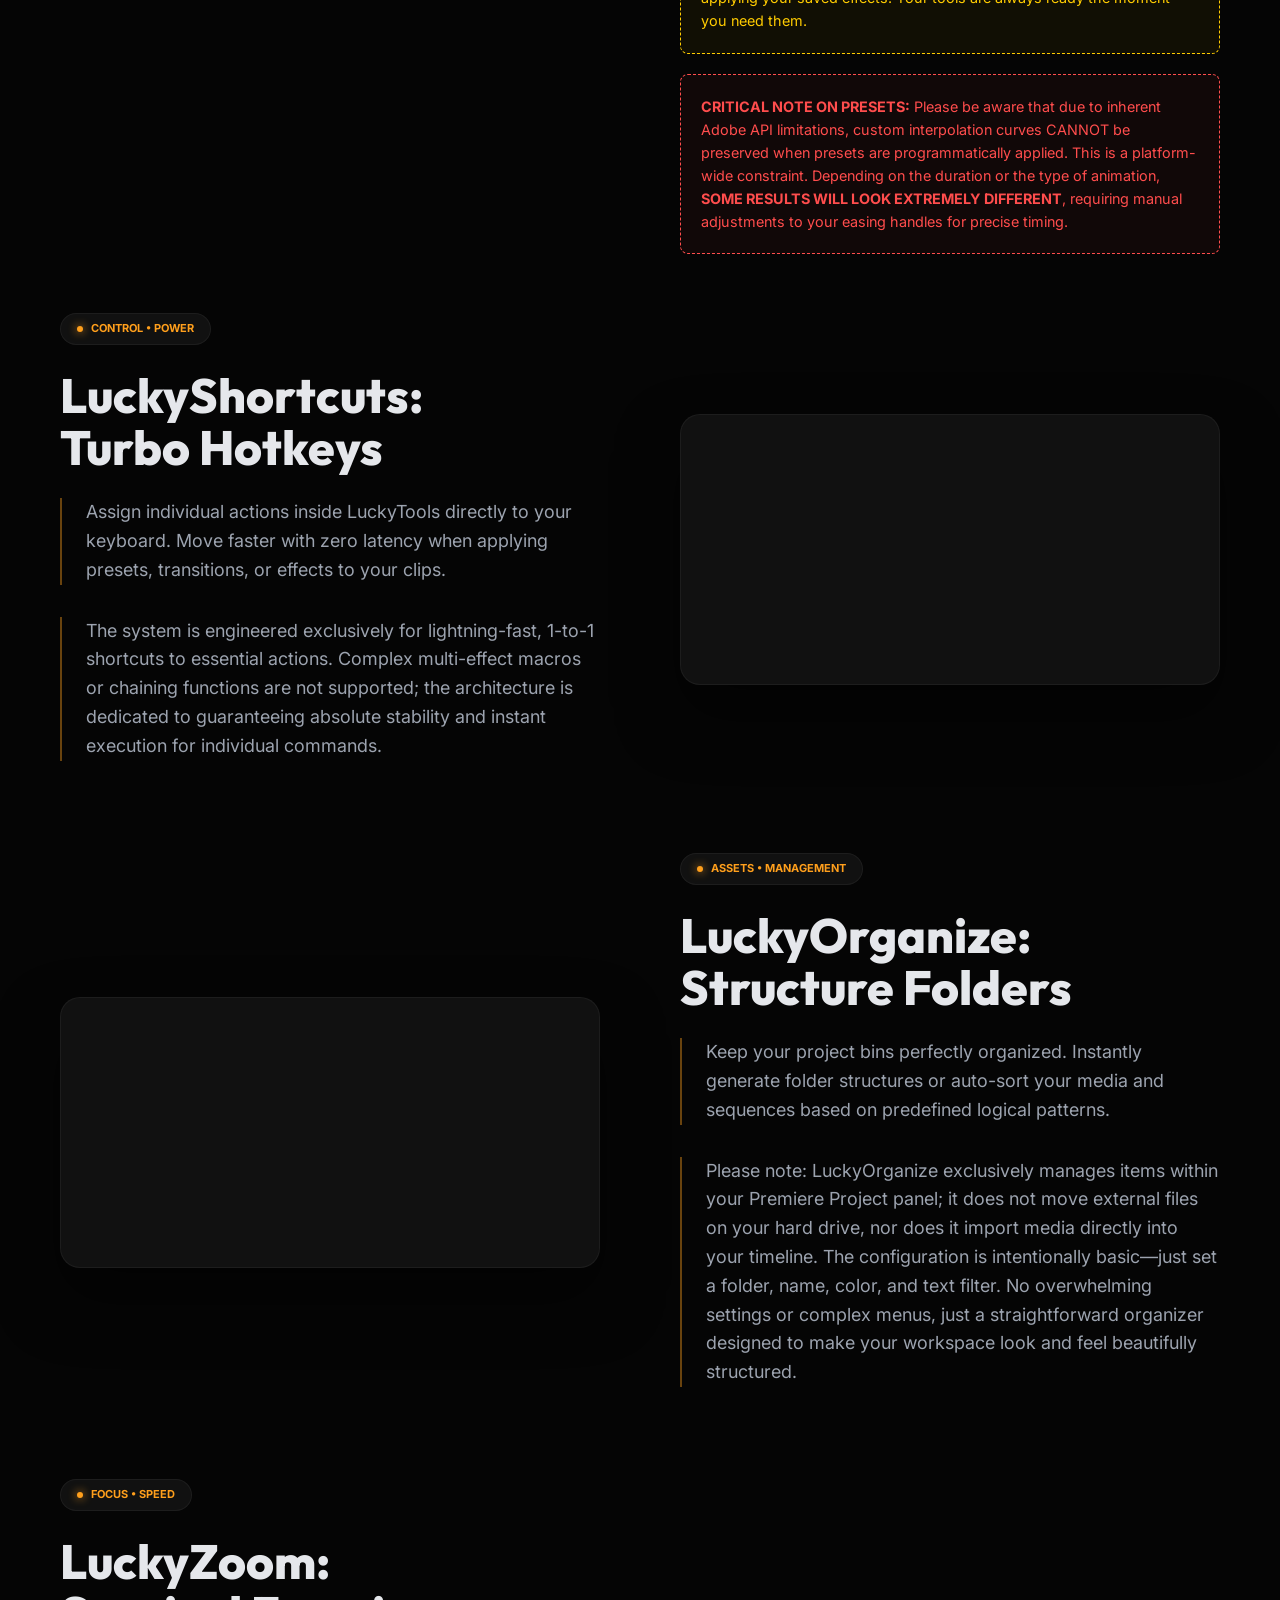
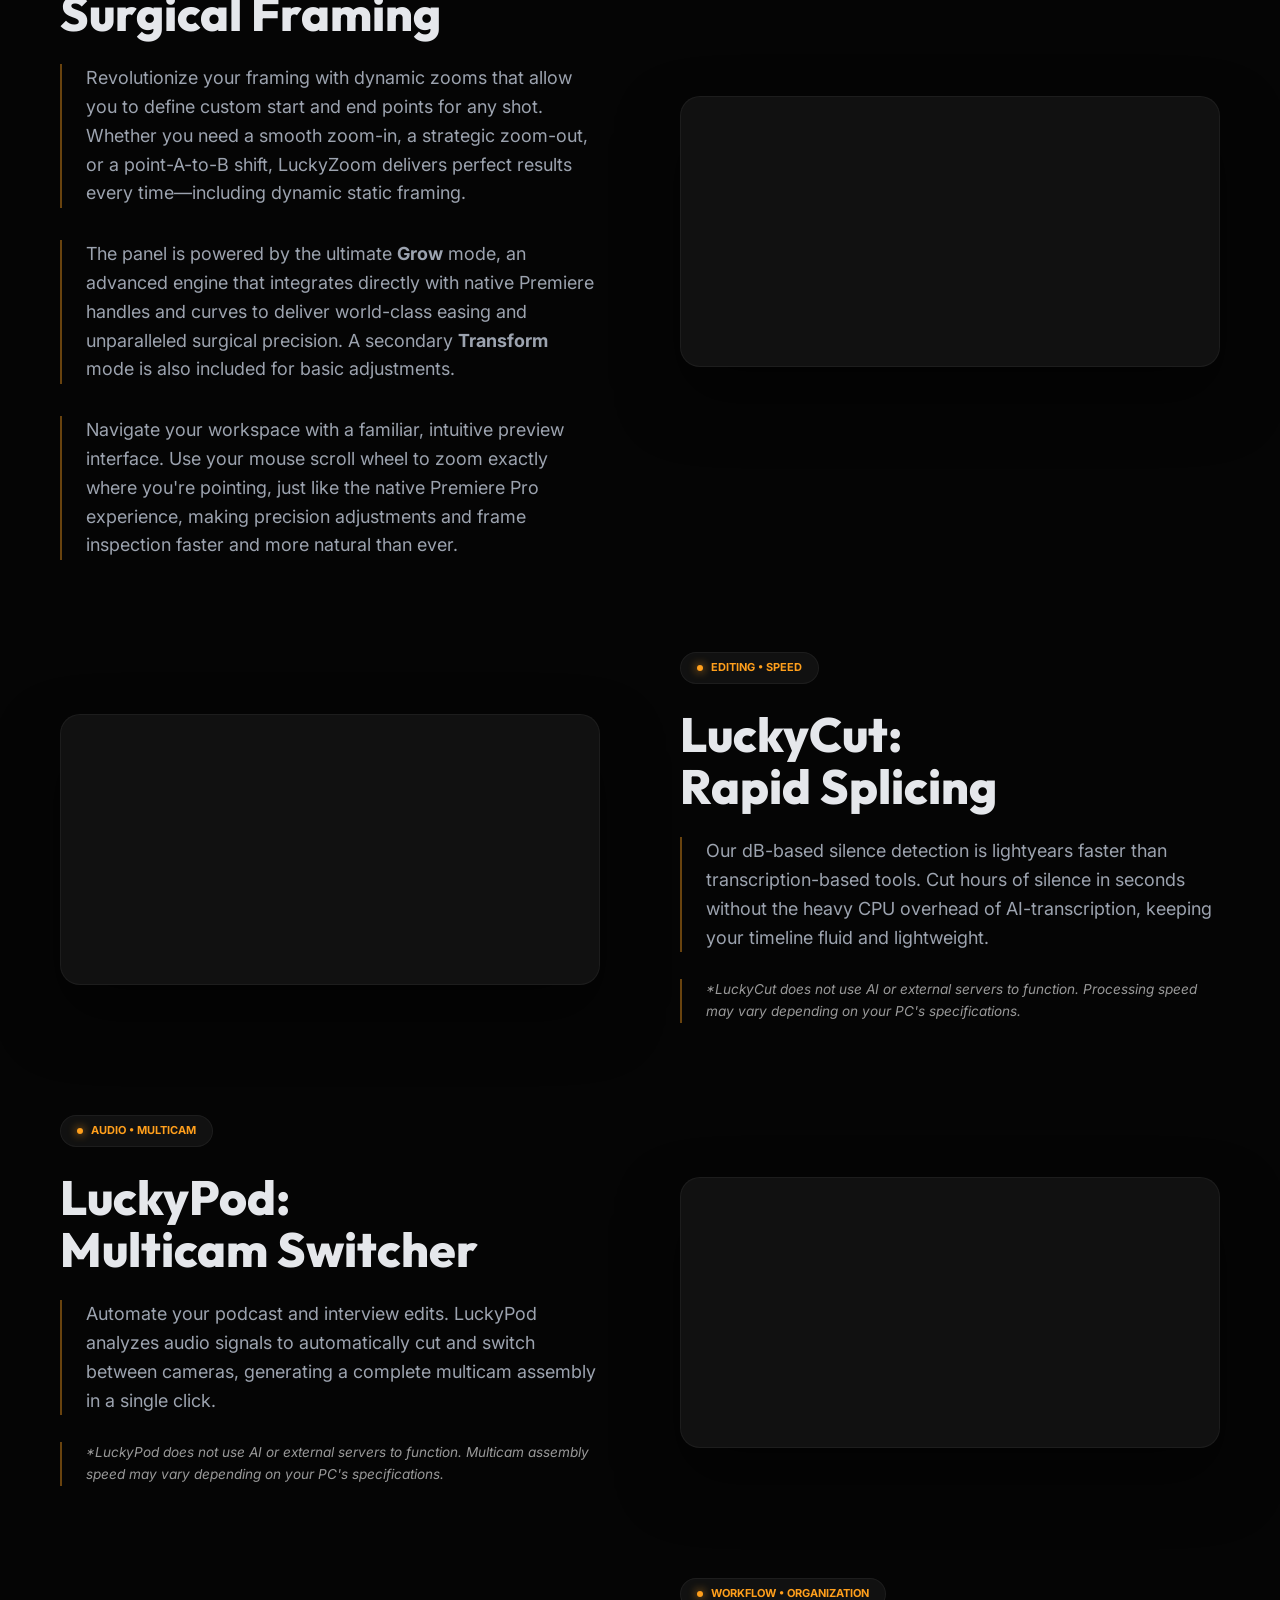
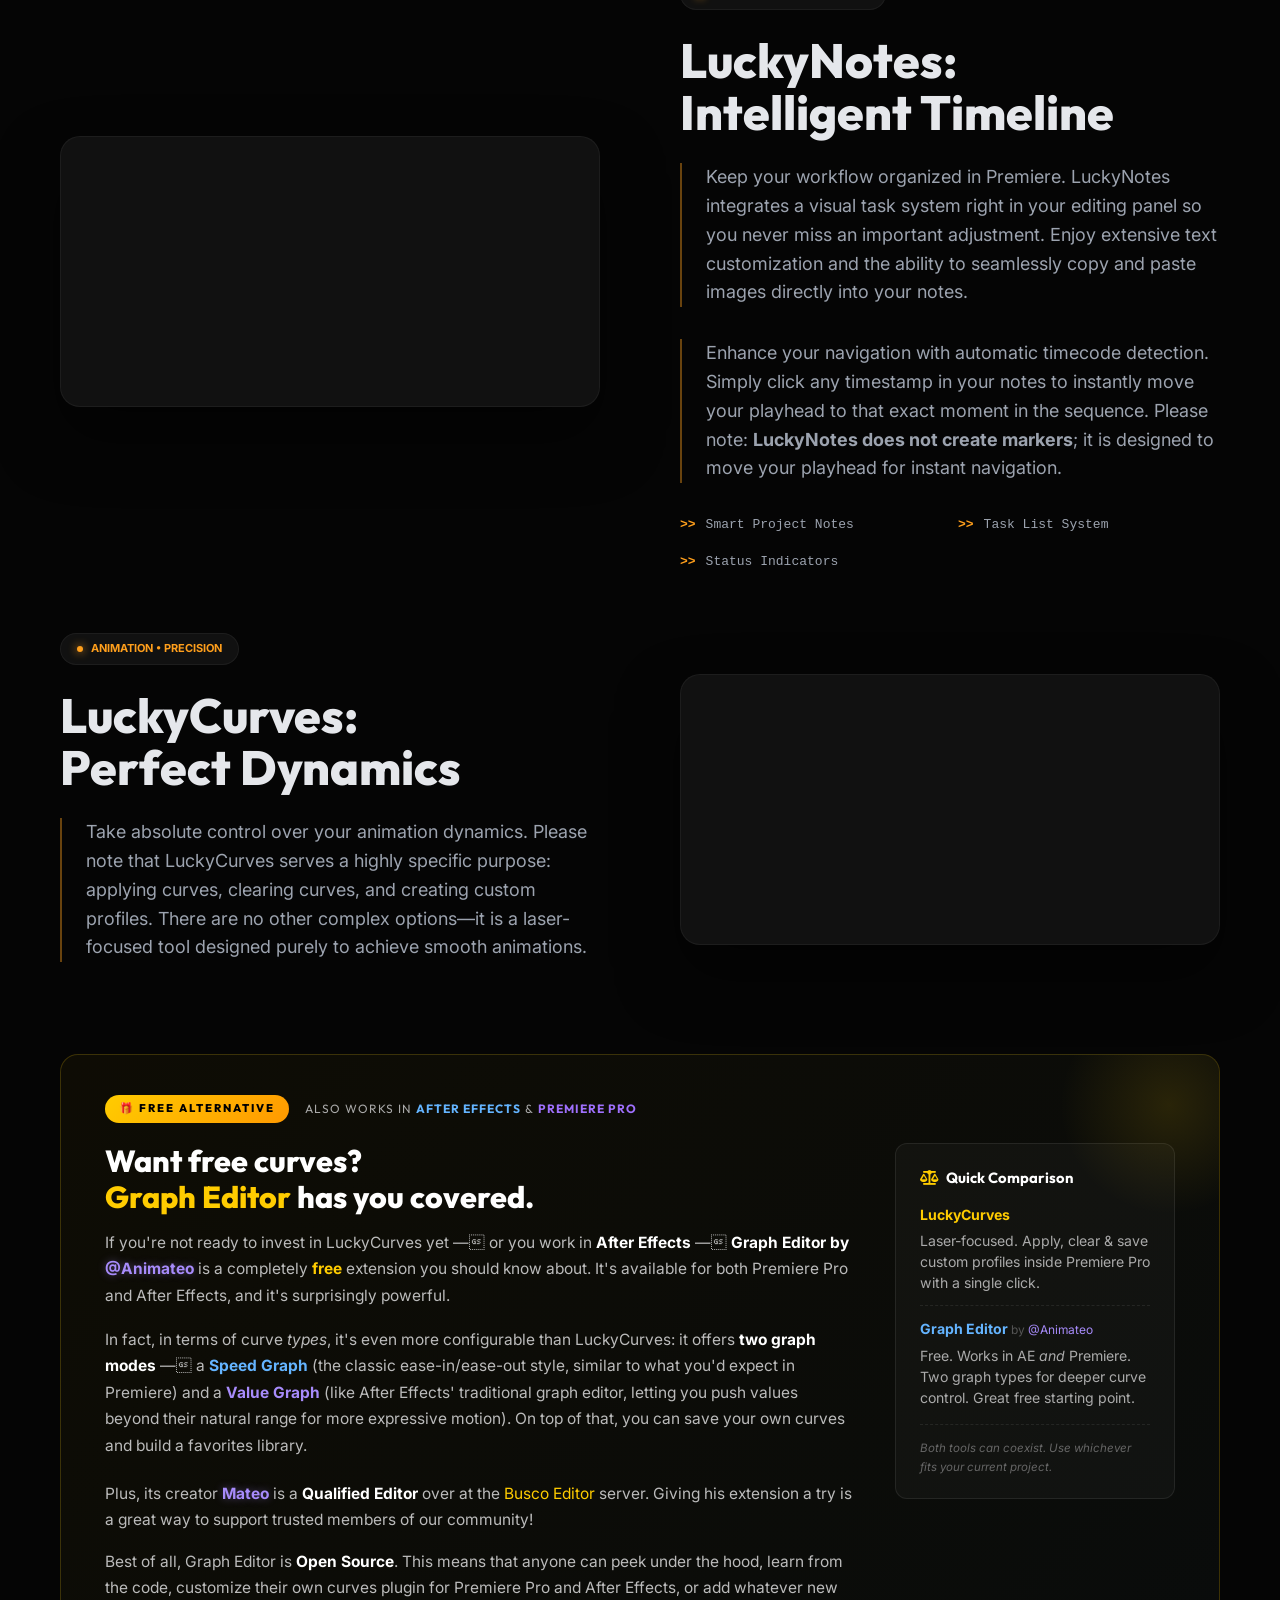
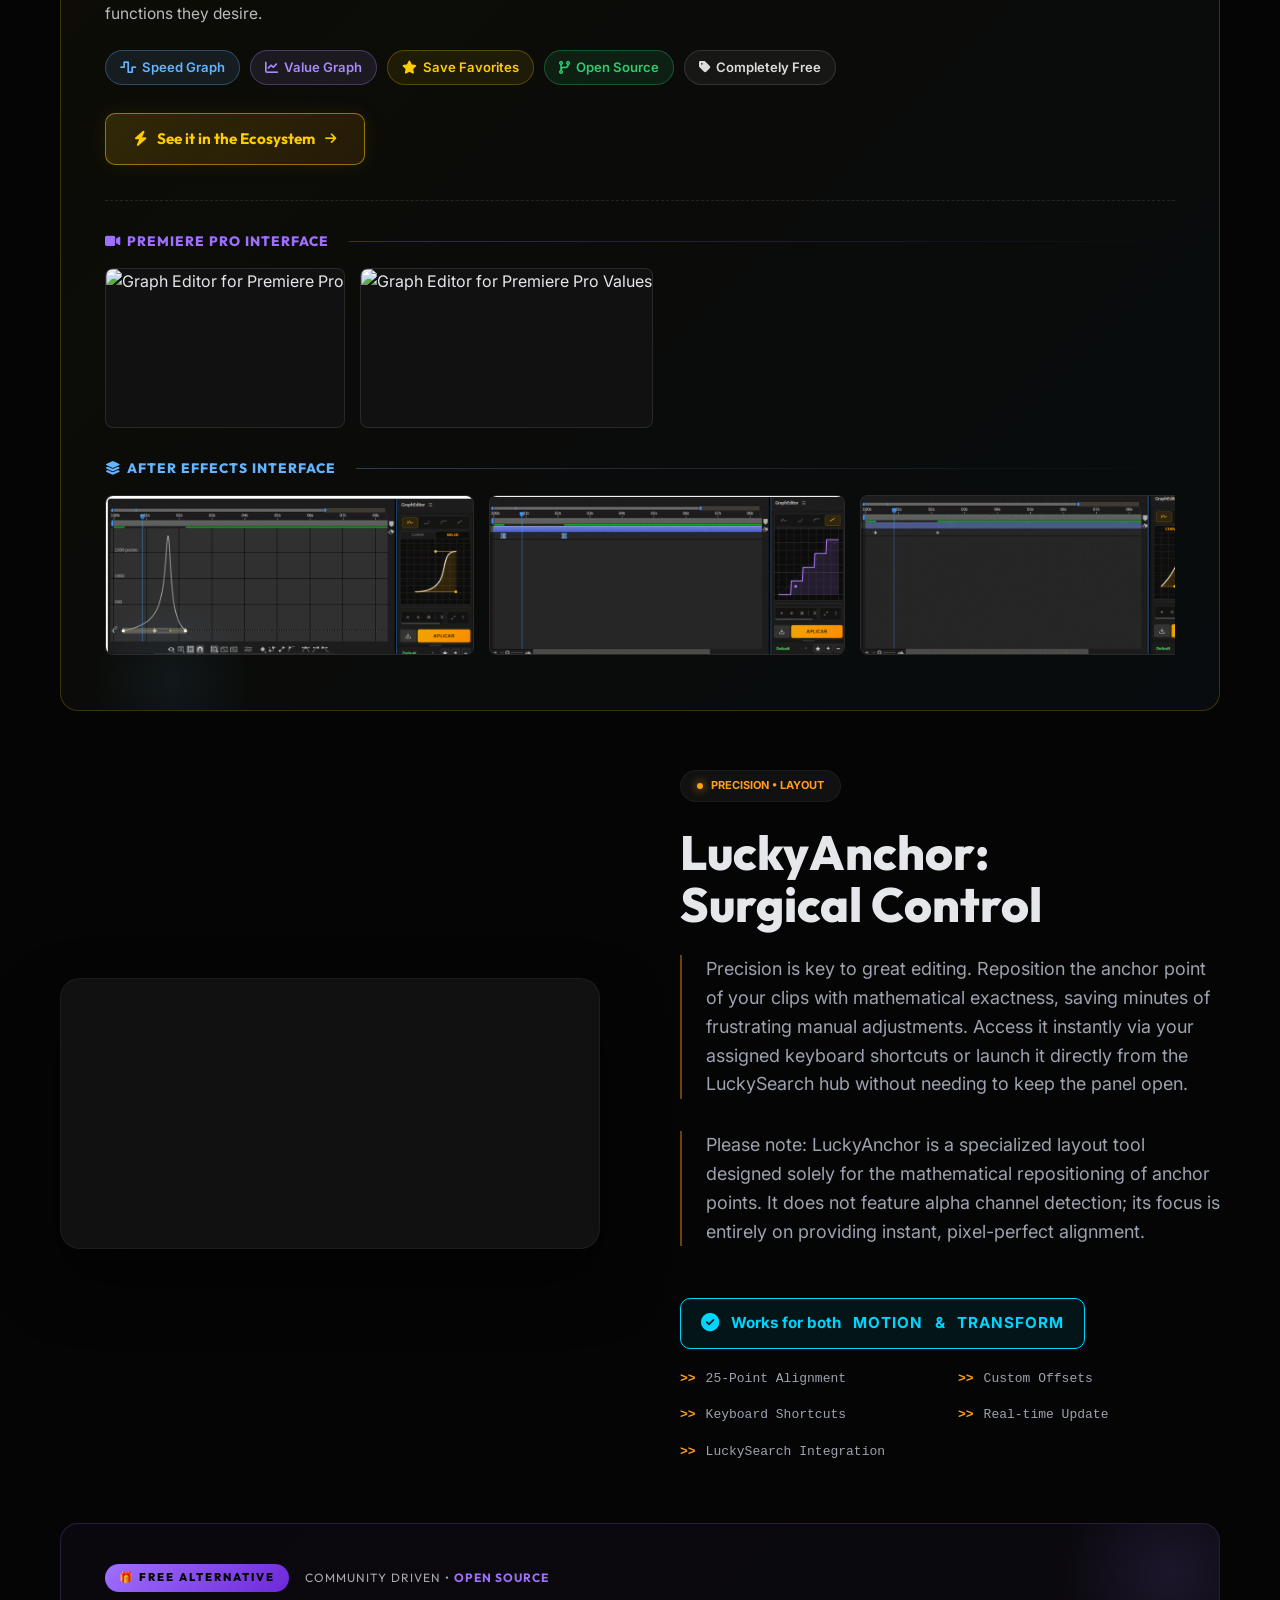
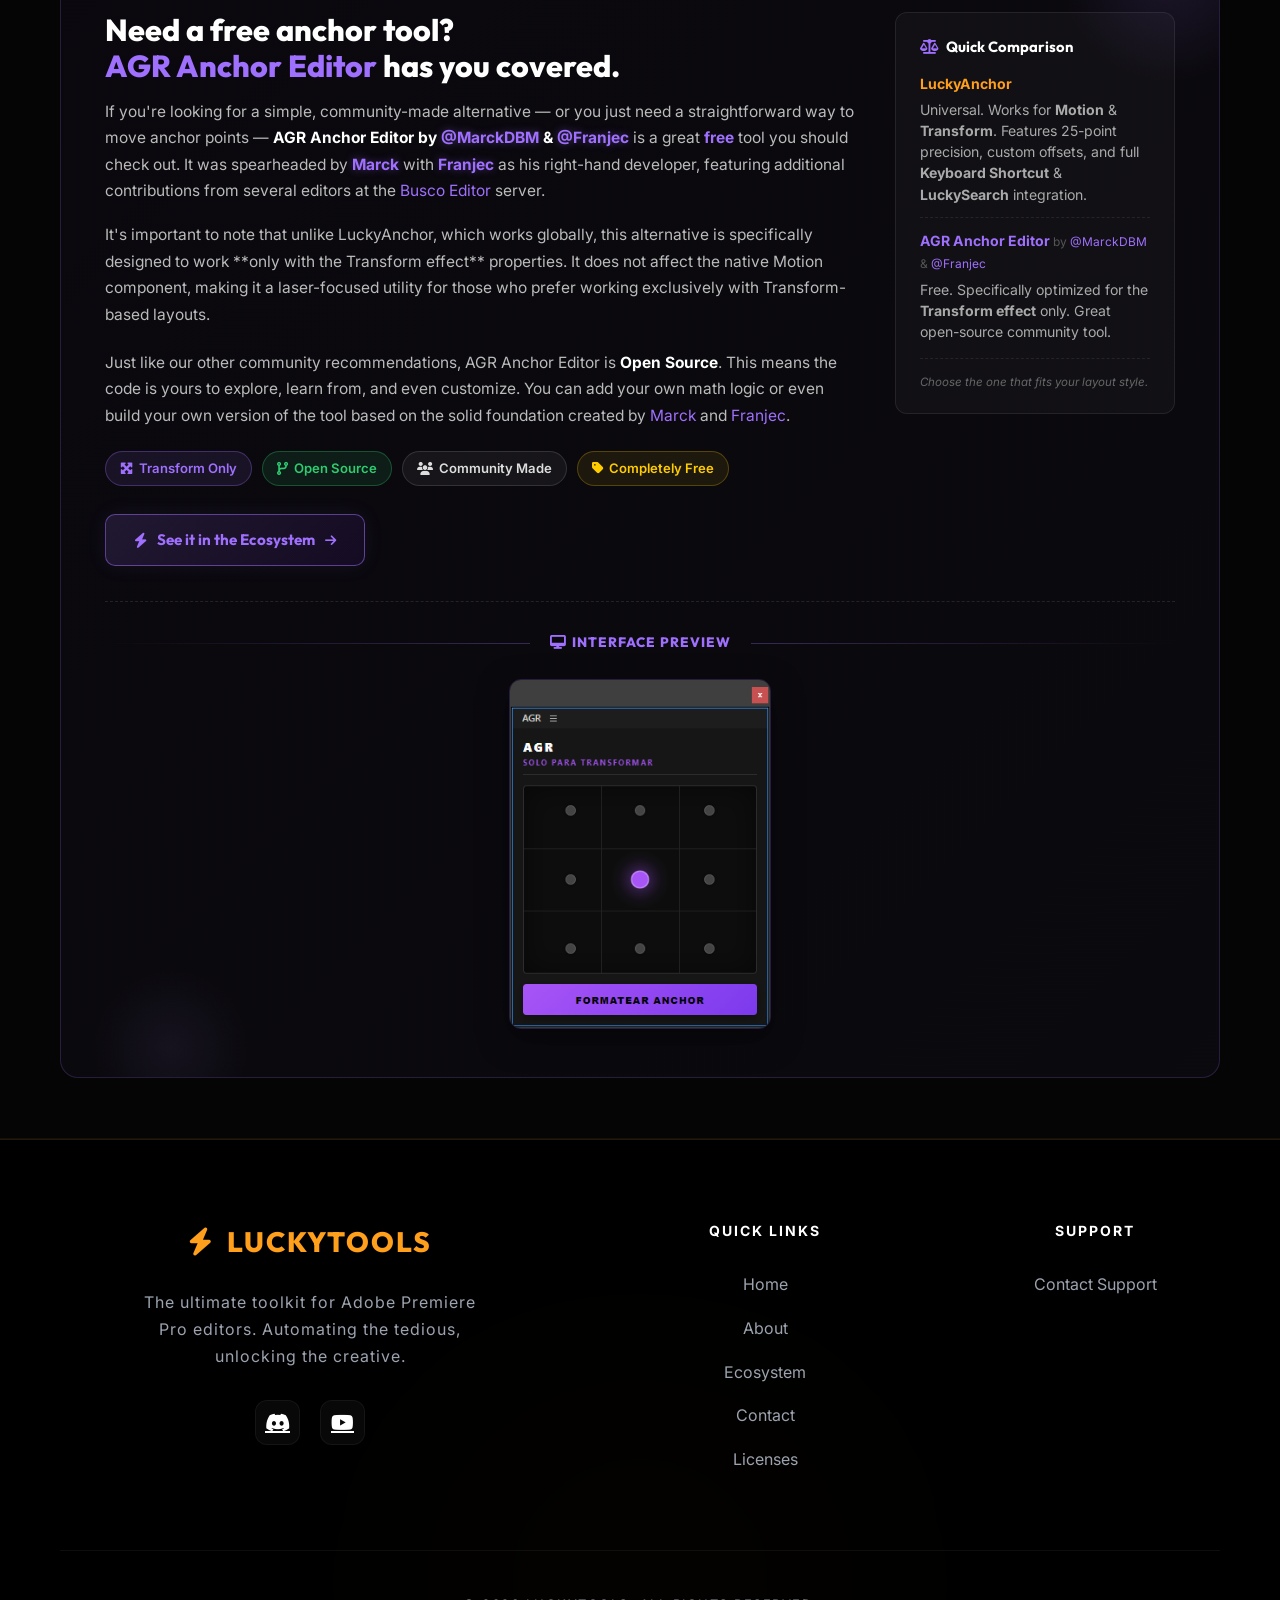
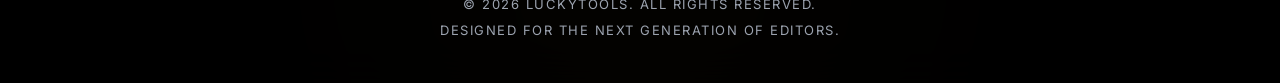
==== commit 3998fa27: "Add files via upload" ====
--- a/index.html
+++ b/index.html
@@ -398,7 +398,7 @@
                         <i class="fas fa-chevron-down"></i>
                     </div>
                     <div class="faq-answer">
-                        <p>It does not intend to. The focus with LuckyTools is to group everyday functions to speed up workflows quickly and easily. Because of this, the tools are straightforward in terms of configuration and depth&mdash;the goal is to maintain ease of use without overwhelming settings or complex menus.</p>
+                        <p>It does not intend to. The focus with LuckyTools is to group everyday functions to speed up workflows quickly and easily. Because of this, the tools are straightforward in terms of configuration and do not offer great depth&mdash;the goal is to maintain ease of use without overwhelming settings or complex menus.</p>
                         <p>LuckyTools values the hard work and dedication of the developers behind established tools and does not seek to replace them. Their dedicated plugins are optimized and comprehensive. LuckyTools is a tool developed for editors, by editors, aiming to make the job just a little bit easier. If highly advanced features are required, those specialized alternatives remain the best option.</p>
                         <p><strong>Ultimately, the true vision behind LuckyTools is to act as a unified ecosystem</strong>, where all its panels and tools communicate seamlessly with each other to multiply your efficiency across the entire editing process.</p>
                     </div>
@@ -433,7 +433,7 @@
 
                     <!-- Review 2 -->
                     <div class="review-card">
-                        <p class="review-text">Hemos visto a editores top de la comunidad metiÒ©ndole caÒ±a a LuckyTools para llegar a tiempo a sus entregas. Es una inversiÒ³n que se paga sola si valoras tu tiempo y tu salud mental.</p>
+                        <p class="review-text">Hemos visto a editores top de la comunidad metiéndole caña a LuckyTools para llegar a tiempo a sus entregas. Es una inversión que se paga sola si valoras tu tiempo y tu salud mental.</p>
                         <div class="reviewer-info">
                             <a href="https://x.com/BuscoEditor" target="_blank" class="reviewer-profile-link">
                                 <img src="busco.jpg" alt="Busco Editor" class="avatar">
@@ -451,7 +451,7 @@
 
                     <!-- Review 3 -->
                     <div class="review-card">
-                        <p class="review-text">Se que no tenemos macros aquÒ­ lo cual es medio feo pero ya que, para el laburo diario, me sobra y me basta. El control de keyframes es mil veces mÒ¡s fluido que el de Premiere nativo.</p>
+                        <p class="review-text">Se que no tenemos macros aquí lo cual es medio feo pero ya que, para el laburo diario, me sobra y me basta. El control de keyframes es mil veces más fluido que el de Premiere nativo.</p>
                         <div class="reviewer-info">
                             <a href="https://x.com/Giovanni_0108" target="_blank" class="reviewer-profile-link">
                                 <img src="oury.jpg" alt="Oury Editor" class="avatar">
@@ -469,7 +469,7 @@
 
                     <!-- Review 4 -->
                     <div class="review-card">
-                        <p class="review-text">Lo del Anchor Point es quirÒºrgico, no hay con quÒ© darle. Eso sÒ­, el Unnest estÒ¡ un poco "verde" todavÒ­a y me gustarÒ­a que procesara clips en lote en la v2. Al menos se nota que el proyecto estÒ¡ vivo y escuchan el feedback de los que editamos de verdad.</p>
+                        <p class="review-text">Lo del Anchor Point es quirúrgico, no hay con qué darle. Eso sí, el Unnest está un poco "verde" todavía y me gustaría que procesara clips en lote en la v2. Al menos se nota que el proyecto está vivo y escuchan el feedback de los que editamos de verdad.</p>
                         <div class="reviewer-info">
                             <a href="https://x.com/BlackBullAE" target="_blank" class="reviewer-profile-link">
                                 <img src="blackbull.jpg" alt="BlackBull Designer" class="avatar">
@@ -487,7 +487,7 @@
 
                     <!-- Review 5 -->
                     <div class="review-card">
-                        <p class="review-text">Un cambio total para mi flujo. Es un poco incÒ³modo no tener botÒ³n de deshacer en LuckySearch, pero ya ni modo, el tiempo que ahorro es increÒ­ble. �¡Esperando la v2.0!</p>
+                        <p class="review-text">Un cambio total para mi flujo. Es un poco incómodo no tener botón de deshacer en LuckySearch, pero ya ni modo, el tiempo que ahorro es increíble. &mdash;¡Esperando la v2.0!</p>
                         <div class="reviewer-info">
                             <a href="https://x.com/YermacJ" target="_blank" class="reviewer-profile-link">
                                 <img src="ermac.jpg" alt="Ermac" class="avatar">
@@ -505,7 +505,7 @@
                     
                     <!-- Review 6 -->
                     <div class="review-card">
-                        <p class="review-text">Ta' bueno, ahorra tiempo y "plata", aun le falta refinar varias cosas pero si se sigue actualizando irÒ¡ bien. La personalizaciÒ³n estÒ¡ buena pero estÒ¡ demasiado centrado en ello mÒ¡s que algunas funciones, espero que lleguen mÒ¡s actualizaciones o sino me vuelvo pirata y lo publico gratis a todos</p>
+                        <p class="review-text">Ta' bueno, ahorra tiempo y "plata", aun le falta refinar varias cosas pero si se sigue actualizando irá bien. La personalización está buena pero está demasiado centrado en ello más que algunas funciones, espero que lleguen más actualizaciones o sino me vuelvo pirata y lo publico gratis a todos</p>
                         <div class="reviewer-info">
                             <a href="https://www.youtube.com/@MarckDBM" target="_blank" class="reviewer-profile-link">
                                 <img src="marck.jpg?v=1" alt="Marck" class="avatar">
@@ -543,7 +543,7 @@
 
                     <!-- Review 2 -->
                     <div class="review-card">
-                        <p class="review-text">Hemos visto a editores top de la comunidad metiÒ©ndole caÒ±a a LuckyTools para llegar a tiempo a sus entregas. Es una inversiÒ³n que se paga sola si valoras tu tiempo y tu salud mental.</p>
+                        <p class="review-text">Hemos visto a editores top de la comunidad metiéndole caña a LuckyTools para llegar a tiempo a sus entregas. Es una inversión que se paga sola si valoras tu tiempo y tu salud mental.</p>
                         <div class="reviewer-info">
                             <a href="https://x.com/BuscoEditor" target="_blank" class="reviewer-profile-link">
                                 <img src="busco.jpg" alt="Busco Editor" class="avatar">
@@ -561,7 +561,7 @@
 
                     <!-- Review 3 -->
                     <div class="review-card">
-                        <p class="review-text">Se que no tenemos macros aquÒ­ lo cual es medio feo pero ya que, para el laburo diario, me sobra y me basta. El control de keyframes es mil veces mÒ¡s fluido que el de Premiere nativo.</p>
+                        <p class="review-text">Se que no tenemos macros aquí lo cual es medio feo pero ya que, para el laburo diario, me sobra y me basta. El control de keyframes es mil veces más fluido que el de Premiere nativo.</p>
                         <div class="reviewer-info">
                             <a href="https://x.com/Giovanni_0108" target="_blank" class="reviewer-profile-link">
                                 <img src="oury.jpg" alt="Oury Editor" class="avatar">
@@ -579,7 +579,7 @@
 
                     <!-- Review 4 -->
                     <div class="review-card">
-                        <p class="review-text">Lo del Anchor Point es quirÒºrgico, no hay con quÒ© darle. Eso sÒ­, el Unnest estÒ¡ un poco "verde" todavÒ­a y me gustarÒ­a que procesara clips en lote en la v2. Al menos se nota que el proyecto estÒ¡ vivo y escuchan el feedback de los que editamos de verdad.</p>
+                        <p class="review-text">Lo del Anchor Point es quirúrgico, no hay con qué darle. Eso sí, el Unnest está un poco "verde" todavía y me gustaría que procesara clips en lote en la v2. Al menos se nota que el proyecto está vivo y escuchan el feedback de los que editamos de verdad.</p>
                         <div class="reviewer-info">
                             <a href="https://x.com/BlackBullAE" target="_blank" class="reviewer-profile-link">
                                 <img src="blackbull.jpg" alt="BlackBull Designer" class="avatar">
@@ -597,7 +597,7 @@
 
                     <!-- Review 5 -->
                     <div class="review-card">
-                        <p class="review-text">Un cambio total para mi flujo. Es un poco incÒ³modo no tener botÒ³n de deshacer en LuckySearch, pero ya ni modo, el tiempo que ahorro es increÒ­ble. �¡Esperando la v2.0!</p>
+                        <p class="review-text">Un cambio total para mi flujo. Es un poco incómodo no tener botón de deshacer en LuckySearch, pero ya ni modo, el tiempo que ahorro es increíble. &mdash;¡Esperando la v2.0!</p>
                         <div class="reviewer-info">
                             <a href="https://x.com/YermacJ" target="_blank" class="reviewer-profile-link">
                                 <img src="ermac.jpg" alt="Ermac" class="avatar">
@@ -615,7 +615,7 @@
 
                     <!-- Review 6 -->
                     <div class="review-card">
-                        <p class="review-text">Ta' bueno, ahorra tiempo y "plata", aun le falta refinar varias cosas pero si se sigue actualizando irÒ¡ bien. La personalizaciÒ³n estÒ¡ buena pero estÒ¡ demasiado centrado en ello mÒ¡s que algunas funciones, espero que lleguen mÒ¡s actualizaciones o sino me vuelvo pirata y lo publico gratis a todos</p>
+                        <p class="review-text">Ta' bueno, ahorra tiempo y "plata", aun le falta refinar varias cosas pero si se sigue actualizando irá bien. La personalización está buena pero está demasiado centrado en ello más que algunas funciones, espero que lleguen más actualizaciones o sino me vuelvo pirata y lo publico gratis a todos</p>
                         <div class="reviewer-info">
                             <a href="https://www.youtube.com/@MarckDBM" target="_blank" class="reviewer-profile-link">
                                 <img src="marck.jpg?v=1" alt="Marck" class="avatar">
@@ -892,23 +892,19 @@
             <div class="feature-row reverse">
                 <div class="feature-visual reveal reveal-right">
                     <video autoplay loop muted playsinline class="feature-image">
-                        <source src="luckycurves.mp4" type="video/mp4">
-                        Your browser does not support the video tag.
-                    </video>
-                </div>
-                <div class="feature-content reveal reveal-left">
-                    <div class="feature-badge">
-                        <div class="dot"></div>
-                        <span>Animation ⬢ Precision</span>
-                    </div>
-                    <h3>LuckyCurves: <br>Perfect Dynamics</h3>
-                    <p>Take absolute control over your animation dynamics. Please note that LuckyCurves serves a highly specific purpose: applying curves, clearing curves, and creating custom profiles. There are no other complex options�-it is a laser-focused tool designed purely to achieve smooth animations.</p>
-
-
-                </div>
-            </div>
-
+                        <source src="luckycurves.mp4" type="video/mp4">
+                        Your browser does not support the video tag.
+                    </video>
+                </div>
+                <div class="feature-content reveal reveal-left">
+                    <div class="feature-badge">
+                        <div class="dot"></div>
+                        <span>Animation • Precision</span>
+                    </div>
+                    <h3>LuckyCurves: <br>Perfect Dynamics</h3>
+                    <p>Take absolute control over your animation dynamics. Please note that LuckyCurves serves a highly specific purpose: applying curves, clearing curves, and creating custom profiles. There are no other complex options—it is a laser-focused tool designed purely to achieve smooth animations.</p>
+                </div>
+            </div>
             <!-- FREE CURVES CALLOUT -->
             <div class="free-curves-callout reveal reveal-up" style="
                 margin: 0 0 60px 0;
@@ -970,12 +966,12 @@
                             line-height: 1.2;
                         ">Want free curves? <br><span style="color: #ffcc00;">Graph Editor</span> has you covered.</h3>
                         <p style="color: #bbb; line-height: 1.7; margin: 0 0 18px 0; font-size: 0.97em;">
-                            If you're not ready to invest in LuckyCurves yet �- or you work in <strong style="color: white;">After Effects</strong> �+                            If you're not ready to invest in LuckyCurves yet &mdash;+ or you work in <strong style="color: white;">After Effects</strong> &mdash;  <strong style="color: white;">Graph Editor by <a href="https://animateoo.github.io/tools/" target="_blank" style="color: #a78bfa; text-decoration: none; text-shadow: 0 0 8px rgba(167, 139, 250, 0.4);">@Animateo</a></strong> is a completely <strong style="color: #ffcc00;">free</strong> extension you should know about. It's available for both Premiere Pro and After Effects, and it's surprisingly powerful.
                         </p>
                         <p style="color: #bbb; line-height: 1.7; margin: 0 0 22px 0; font-size: 0.97em;">
-                            In fact, in terms of curve <em>types</em>, it's even more configurable than LuckyCurves: it offers <strong style="color: white;">two graph modes</strong> �+                            In fact, in terms of curve <em>types</em>, it's even more configurable than LuckyCurves: it offers <strong style="color: white;">two graph modes</strong> &mdash;  a <strong style="color: #64b4ff;">Speed Graph</strong> (the classic ease-in/ease-out style, similar to what you'd expect in Premiere) and a <strong style="color: #a78bfa;">Value Graph</strong> (like After Effects' traditional graph editor, letting you push values beyond their natural range for more expressive motion). On top of that, you can save your own curves and build a favorites library.
                         </p>
                         <p style="color: #bbb; line-height: 1.7; margin: 0 0 15px 0; font-size: 0.97em;">
